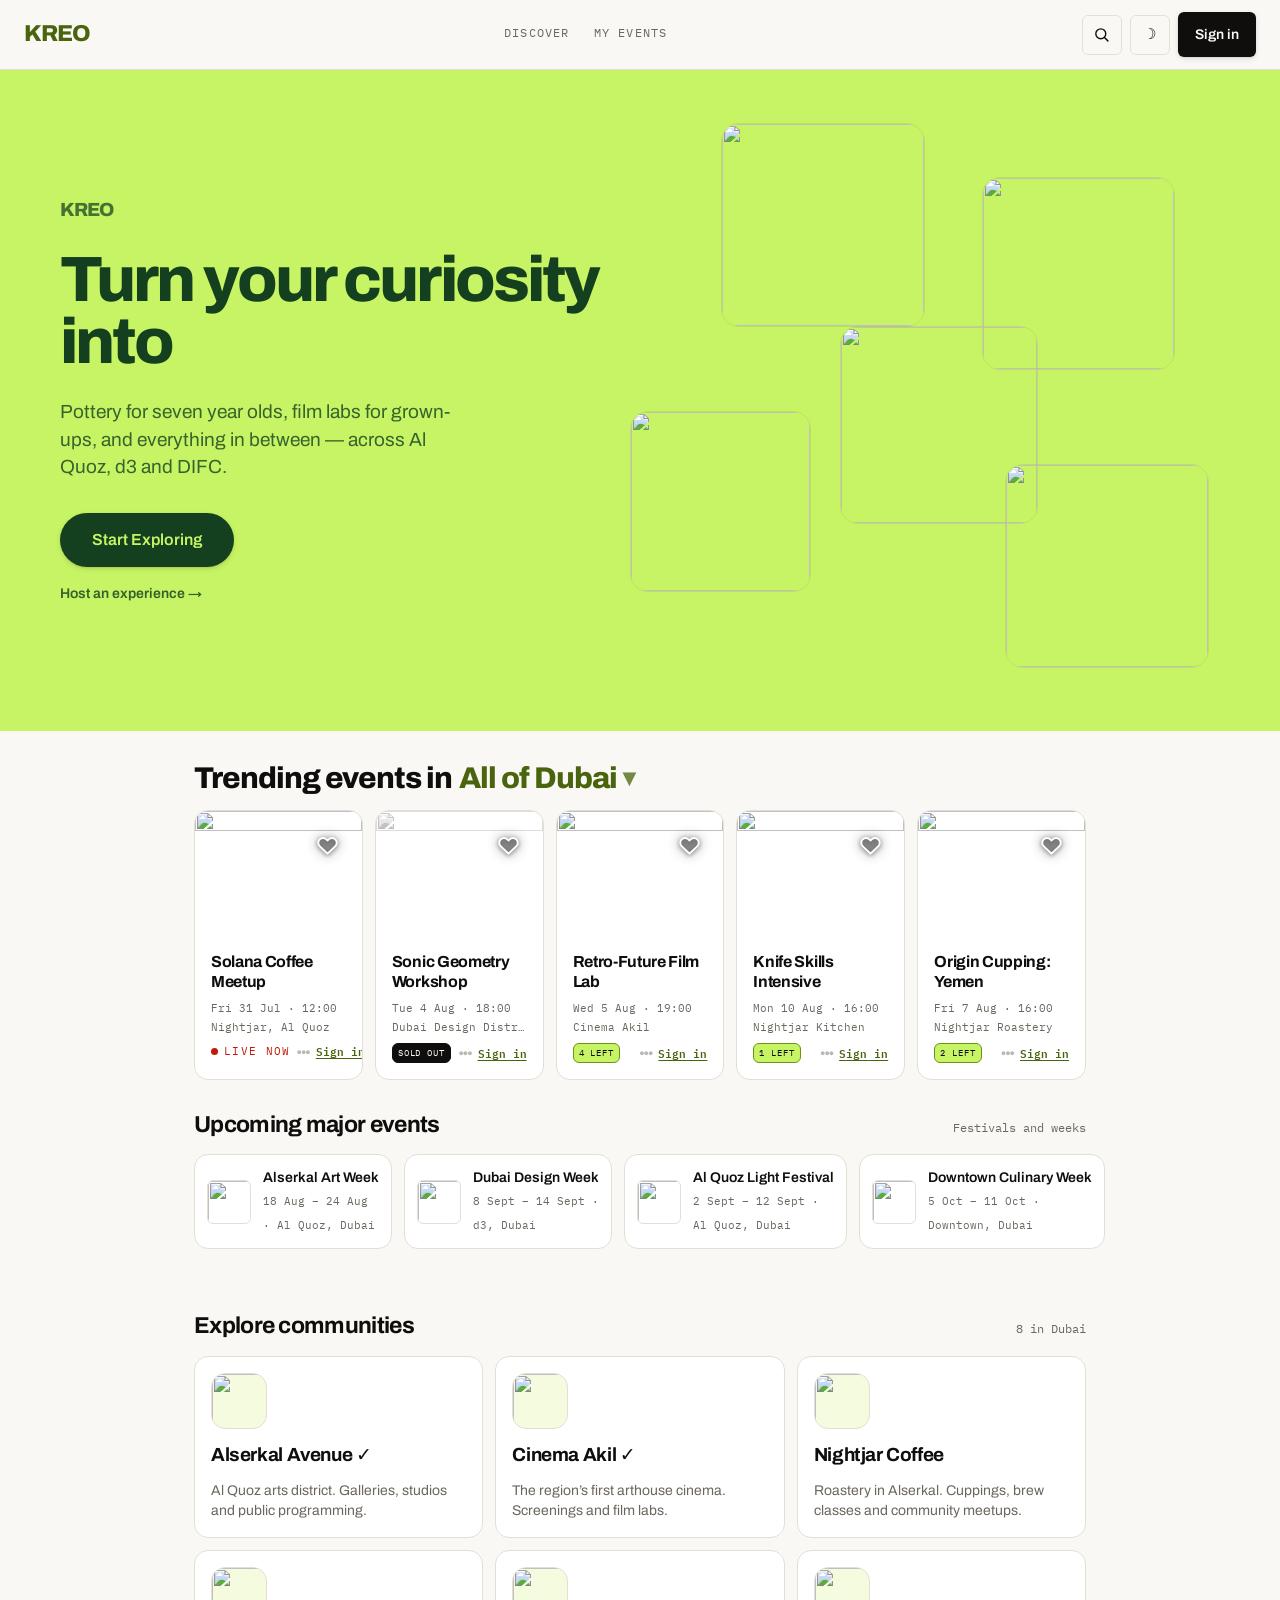
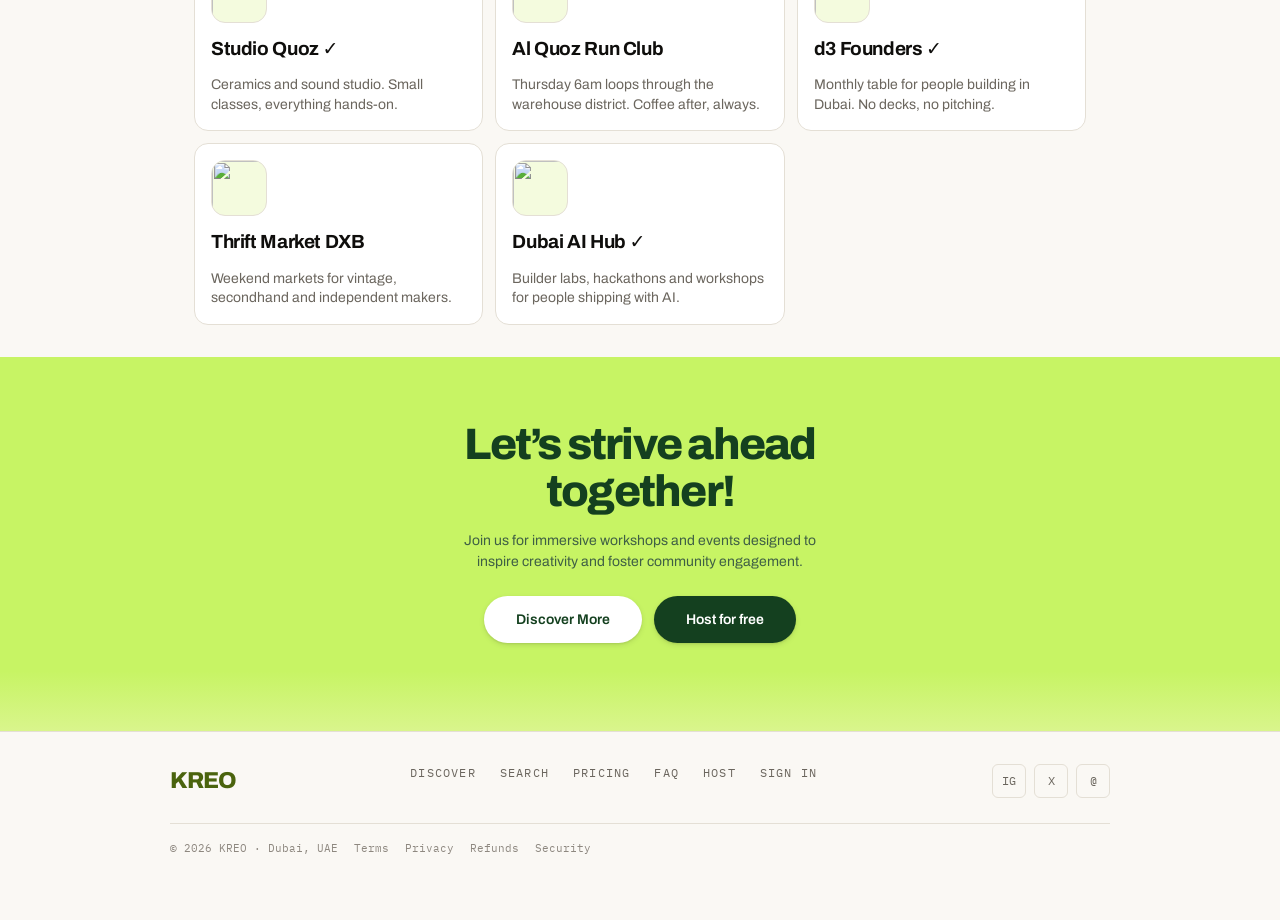
==== index.html @ 7badecd7 "updated with comments from chesna as on 5th aug" ====
<!DOCTYPE html>
<html lang="en">
<head>
<meta charset="utf-8">
<meta name="viewport" content="width=device-width,initial-scale=1,viewport-fit=cover">
<title>KREO — Where next?</title>
<meta name="theme-color" content="#FAF8F4">
<meta name="robots" content="noindex, nofollow">
<meta name="description" content="KREO — experience discovery and booking in Dubai. Prototype build.">
<meta property="og:title" content="KREO — Where next?">
<meta property="og:description" content="Workshops, screenings and meetups across Al Quoz, d3 and DIFC.">
<meta property="og:type" content="website">
<link rel="preconnect" href="https://fonts.googleapis.com">
<link rel="preconnect" href="https://fonts.gstatic.com" crossorigin>
<link href="https://fonts.googleapis.com/css2?family=Archivo:wght@400;500;600;700;800&family=IBM+Plex+Mono:wght@400;500&display=swap" rel="stylesheet">
<link rel="stylesheet" href="https://unpkg.com/leaflet@1.9.4/dist/leaflet.css">
<style>
/* ============================================================
   QUEST — tokens
   Palette + type taken from the brief's colour scheme board.
   Orange is a signal colour: graphics and large type only.
   ============================================================ */
:root{
  --ink:#0F0E0C; --ink-2:#2A2723; --paper:#FAF8F4; --surface:#FFF;
  --line:#E4DFD5; --grey:#6B665E; --grey-2:#8E8880;
  /* Signal lime. Luminance .78 — it is a FILL, never text on light.
     --on-brand is the label colour that sits on a lime fill;
     --brand-ink is the readable-as-text role. Both are roles,
     not shades, so dark mode can invert them independently. */
  --brand:#C7F464;      /* fill · ink label reads 15.21 on it */
  --on-brand:#0F0E0C;   /* label colour ON a brand fill */
  --brand-ink:#4A630D;  /* 6.42 on paper — lime as readable text */
  --brand-soft:#F4FBDE; --brand-edge:#6E9314; --live:#C0180A; --good:#0E7A4F;
  /* Hero sits on lime in both themes, so its text colours are fixed
     rather than theme-derived — cream ink on lime would vanish. */
  --hero-ink:#14401F; --hero-accent:#0A2A12; --hero-btn:#14401F;
  --close-end:#D9F58C; --close-sub:#3F5F45;
  --trail-c:#6E9314;

  --f:'Archivo',system-ui,-apple-system,sans-serif;
  --m:'IBM Plex Mono',ui-monospace,monospace;

  --t-2xs:11px; --t-xs:12px; --t-sm:14px; --t-base:16px;
  --t-lg:19px; --t-xl:23px; --t-2xl:30px; --t-3xl:42px; --t-4xl:56px;

  --s1:4px; --s2:8px; --s3:12px; --s4:16px; --s5:24px;
  --s6:32px; --s7:48px; --s8:64px;

  --r1:6px; --r2:14px; --r3:20px; --pill:999px;
  --sh:0 1px 2px rgba(15,14,12,.05),0 10px 30px -18px rgba(15,14,12,.25);
  /* Button lift. Four values, scaled to weight: a quiet button that
     casts the same shadow as a primary is no longer quiet. */
  --btn-sh:0 1px 2px rgba(15,14,12,.08),0 2px 6px -1px rgba(15,14,12,.14);
  --btn-sh-h:0 2px 4px rgba(15,14,12,.10),0 8px 18px -4px rgba(15,14,12,.22);
  --btn-sh-a:0 1px 1px rgba(15,14,12,.14);
  --btn-sh-soft:0 1px 2px rgba(15,14,12,.06);
  --scrim:rgba(250,248,244,.88);   /* sticky bars */
  --scrim-2:rgba(255,255,255,.94);
  --on-media:#FAF8F4;              /* text over photos — never flips */
  --ok-bg:#F2FAF6;
  --ez:cubic-bezier(.2,.7,.3,1);
}

/* Dark. ink/paper are a *pair* — flipping both keeps every
   ink-on-paper component correct without touching a component.
   brand-ink lightens: it is the readable-brand role, not a hue. */
[data-theme=dark]{
  --ink:#F4F1EB; --ink-2:#DCD6CB; --paper:#0D0C0B; --surface:#171614;
  --line:#2E2B26; --grey:#9C968C; --grey-2:#8E887C;
  --trail-c:#C7F464;
  --close-end:#AFDD5C; --close-sub:#2F4A18;
  --brand:#C7F464; --on-brand:#0F0E0C; --brand-ink:#C7F464;
  --brand-soft:#242D12; --brand-edge:#C7F464;
  --live:#FF4B33; --good:#3FBF87;
  --sh:0 1px 2px rgba(0,0,0,.4),0 10px 30px -18px rgba(0,0,0,.8);
  /* On near-black a cast shadow is invisible, so depth comes from a
     rim highlight above plus a deeper shadow below. */
  --btn-sh:0 1px 0 rgba(255,255,255,.08) inset,0 2px 8px -2px rgba(0,0,0,.75);
  --btn-sh-h:0 1px 0 rgba(255,255,255,.12) inset,0 10px 22px -6px rgba(0,0,0,.9);
  --btn-sh-a:0 1px 2px rgba(0,0,0,.6);
  --btn-sh-soft:0 1px 4px -1px rgba(0,0,0,.6);
  --scrim:rgba(13,12,11,.85); --scrim-2:rgba(23,22,20,.94);
  --ok-bg:#12241B;
}
[data-theme=dark] .story__img,[data-theme=dark] .face{border-color:var(--surface)}
[data-theme=dark] .btn[data-v=primary]:hover{background:#D6FA84;box-shadow:var(--btn-sh-h)}
[data-theme=dark] img{filter:brightness(.94)}
[data-theme=dark] .qr,[data-theme=dark] .qr i{filter:none}

*,*::before,*::after{box-sizing:border-box}
html{-webkit-text-size-adjust:100%;overflow-x:hidden}
body{
  margin:0;background:var(--paper);color:var(--ink);
  font-family:var(--f);font-size:var(--t-base);line-height:1.5;
  -webkit-font-smoothing:antialiased;
  padding-bottom:env(safe-area-inset-bottom);
}
img{display:block;max-width:100%}
button{font:inherit;color:inherit;background:none;border:0}
a{color:inherit;text-decoration:none}
input,select,textarea{font:inherit;color:inherit}
:where(a,button,input,select,textarea,[tabindex]):focus-visible{
  outline:2px solid var(--brand-ink);outline-offset:2px;border-radius:var(--r1)}
@media(prefers-reduced-motion:reduce){*,*::before,*::after{animation:none!important;transition:none!important}}

/* --- type ---------------------------------------------------- */
.d1{font-size:var(--t-4xl);font-weight:800;line-height:.92;letter-spacing:-.045em;margin:0}
.d2{font-size:var(--t-3xl);font-weight:800;line-height:.96;letter-spacing:-.04em;margin:0}
.h1{font-size:var(--t-2xl);font-weight:800;line-height:1.05;letter-spacing:-.035em;margin:0}
.h2{font-size:var(--t-xl);font-weight:700;line-height:1.15;letter-spacing:-.03em;margin:0}
.h3{font-size:var(--t-lg);font-weight:700;line-height:1.2;letter-spacing:-.02em;margin:0}
.body{font-size:var(--t-base);color:var(--grey);margin:0}
.meta{font-family:var(--m);font-size:var(--t-xs);color:var(--grey);margin:0}
.eyebrow{font-family:var(--m);font-size:var(--t-2xs);text-transform:uppercase;
  letter-spacing:.14em;color:var(--grey);margin:0}
.price{font-family:var(--m);font-size:var(--t-sm);font-weight:500;color:var(--brand-ink)}
.price[data-free=true]{color:var(--grey)}
.muted{color:var(--grey)}

/* --- buttons -------------------------------------------------- */
.btn{display:inline-flex;align-items:center;justify-content:center;gap:var(--s2);
  padding:11px var(--s4);border:1px solid transparent;border-radius:var(--r1);
  font-size:var(--t-sm);font-weight:600;cursor:pointer;
  transition:transform .12s var(--ez),background-color .15s var(--ez),
             color .15s var(--ez),box-shadow .15s var(--ez)}
/* Pressing flattens the shadow as the button travels down. Without
   it the lift reads as a sticker rather than a control. */
.btn:active{transform:translateY(1px) scale(.99);box-shadow:var(--btn-sh-a)}
/* Lime on cream has no visible edge (1.20:1). The border supplies
   the component boundary WCAG 1.4.11 requires; dark mode does not
   need it, where lime reads 15.40:1 against the page. */
.btn[data-v=primary]{background:var(--brand);color:var(--on-brand);
  border-color:var(--brand-edge);box-shadow:var(--btn-sh)}
.btn[data-v=primary]:hover{background:#B4E24A;box-shadow:var(--btn-sh-h)}
.btn[data-v=ink]{background:var(--ink);color:var(--paper);box-shadow:var(--btn-sh)}
.btn[data-v=ink]:hover{background:var(--ink-2);box-shadow:var(--btn-sh-h)}
.btn[data-v=outline]{border-color:var(--ink);box-shadow:var(--btn-sh-soft)}
.btn[data-v=outline]:hover{background:var(--ink);color:var(--paper);box-shadow:var(--btn-sh-h)}
/* quiet stays flat until touched — that is what makes it quiet */
.btn[data-v=quiet]{color:var(--grey)}
.btn[data-v=quiet]:hover{color:var(--ink);background:var(--brand-soft);box-shadow:var(--btn-sh-soft)}
.btn[data-size=lg]{padding:15px var(--s5);font-size:var(--t-base);width:100%}
.btn[disabled]{opacity:.4;cursor:not-allowed;box-shadow:none}
.btn[disabled]:hover{box-shadow:none}
.btn-row{display:flex;gap:var(--s2);flex-wrap:wrap}

/* --- chips / tags --------------------------------------------- */
.chip{display:inline-flex;align-items:center;gap:6px;padding:7px var(--s3);min-height:44px;
  border:1px solid var(--line);border-radius:var(--pill);background:var(--surface);
  font-family:var(--m);font-size:var(--t-xs);cursor:pointer;white-space:nowrap;
  transition:background-color .15s var(--ez),border-color .15s var(--ez)}
.chip:hover{border-color:var(--ink)}
.chip[aria-pressed=true]{background:var(--brand);border-color:var(--brand-edge);color:var(--on-brand)}
.tag{display:inline-block;padding:3px 7px;font-family:var(--m);font-size:var(--t-2xs);
  text-transform:uppercase;letter-spacing:.1em;border:1px solid var(--ink);border-radius:var(--r1)}
.tag[data-t=ink]{background:var(--ink);color:var(--paper)}
.tag[data-t=brand]{background:var(--brand);color:var(--on-brand);border-color:var(--brand-edge)}
.tag[data-t=soft]{background:var(--brand-soft);color:var(--brand-ink);border-color:transparent}
.tag[data-t=line]{background:transparent;color:var(--grey);border-color:var(--line)}

.live{display:inline-flex;align-items:center;gap:6px;font-family:var(--m);
  font-size:var(--t-2xs);text-transform:uppercase;letter-spacing:.12em;color:var(--live)}
.live::before{content:'';width:7px;height:7px;border-radius:50%;background:var(--live);
  animation:pulse 1.8s infinite}
@keyframes pulse{0%{box-shadow:0 0 0 0 rgba(224,27,0,.5)}
  70%{box-shadow:0 0 0 7px rgba(224,27,0,0)}100%{box-shadow:0 0 0 0 rgba(224,27,0,0)}}

/* --- avatar / mark -------------------------------------------- */
.mark{display:grid;place-items:center;flex:none;width:28px;height:28px;border-radius:var(--r1);
  background:var(--ink);color:var(--paper);font-family:var(--m);font-size:var(--t-2xs)}
.mark[data-size=lg]{width:52px;height:52px;font-size:var(--t-sm);border-radius:var(--r2)}

/* --- social proof --------------------------------------------- */
.going{display:flex;align-items:center;gap:var(--s2)}
.going__stack{display:flex}
.face{width:24px;height:24px;border-radius:50%;flex:none;border:2px solid var(--surface);
  display:grid;place-items:center;background:var(--ink-2);color:var(--paper);
  font-family:var(--m);font-size:9px}
.face+.face{margin-left:-8px}
.going__n{font-family:var(--m);font-size:var(--t-xs);color:var(--grey)}
.going__n b{color:var(--ink);font-weight:600}

/* --- save ------------------------------------------------------ */
.save{position:absolute;top:var(--s3);right:var(--s3);z-index:2;width:44px;height:44px;
  display:grid;place-items:center;cursor:pointer;background:none;
  transition:transform .18s var(--ez)}
.save:hover svg{transform:scale(1.12)}
.save:active{transform:scale(.86)}

/* SVG rather than the heart glyphs: outline and filled hearts sit
   on different baselines in most system fonts, so the icon jumped
   on toggle. One path, fill swaps. */
.save svg{width:23px;height:23px;display:block;overflow:visible}
.save svg{filter:drop-shadow(0 1px 2px rgba(15,14,12,.55))
                 drop-shadow(0 0 6px rgba(15,14,12,.45));
  transition:transform .18s var(--ez)}
.save svg path{
  fill:rgba(15,14,12,.28);stroke:#fff;stroke-width:2;stroke-linejoin:round;
  transition:fill .2s var(--ez),stroke .2s var(--ez)}
.save[aria-pressed=true] svg path{fill:var(--brand);stroke:#fff}

/* The fill pops once on save. Confirmation you can feel. */
@keyframes savepop{
  0%{transform:scale(1)} 40%{transform:scale(1.28)} 100%{transform:scale(1)}
}
.save[aria-pressed=true] svg{animation:savepop .32s var(--ez)}
@media(prefers-reduced-motion:reduce){.save[aria-pressed=true] svg{animation:none}}

/* --- category tiles: label + live count (counts are information,
       circles were decoration) --------------------------------- */
.cat{display:flex;align-items:center;gap:var(--s3);flex:none;
  padding:var(--s3);width:186px;background:var(--surface);
  border:1px solid var(--line);border-radius:var(--r2);cursor:pointer;text-align:left;
  transition:border-color .15s var(--ez),transform .15s var(--ez)}
.cat:hover{border-color:var(--ink);transform:translateY(-2px)}
.cat__i{width:40px;height:40px;border-radius:var(--r1);object-fit:cover;flex:none}
.cat__l{font-weight:600;font-size:var(--t-sm);line-height:1.2}
.cat__n{font-family:var(--m);font-size:var(--t-2xs);color:var(--grey)}
.cat[aria-pressed=true]{border-color:var(--brand-edge);background:var(--brand-soft)}
.cat[aria-pressed=true] .cat__n{color:var(--brand-ink)}
.cat-grid{display:grid;gap:var(--s3);grid-template-columns:repeat(auto-fill,minmax(186px,1fr))}
.cat-grid .cat{width:auto}

/* --- follow card (Luma's "Featured Calendars") ---------------- */
.follow{display:flex;align-items:center;gap:var(--s3);padding:var(--s4);
  background:var(--surface);border:1px solid var(--line);border-radius:var(--r2)}
.follow__b{flex:1;min-width:0}
.follow__b p{margin:0}
.follow__d{font-size:var(--t-sm);color:var(--grey);
  display:-webkit-box;-webkit-line-clamp:2;-webkit-box-orient:vertical;overflow:hidden}

/* --- city header --------------------------------------------- */
.city{display:flex;align-items:center;gap:var(--s4);flex-wrap:wrap}
.city__i{width:64px;height:64px;border-radius:var(--r2);object-fit:cover;flex:none}

/* --- date rail  (signature) ------------------------------------ */
.rail{display:grid;grid-template-columns:92px 1fr;gap:var(--s5)}
.rail+.rail{margin-top:var(--s6)}
.rail__d{position:relative;padding-top:2px}
.rail__n{font-size:44px;font-weight:800;line-height:.85;letter-spacing:-.05em}
.rail__m,.rail__w{font-family:var(--m);font-size:var(--t-2xs);text-transform:uppercase;
  letter-spacing:.16em;color:var(--grey);margin-top:5px}
.rail__w{color:var(--brand-ink);margin-top:2px}
.rail__d[data-today=true] .rail__n{color:var(--brand-ink)}
.rail__list{display:grid;gap:var(--s3);border-left:1px solid var(--line);padding-left:var(--s5)}
@media(max-width:720px){
  .rail{grid-template-columns:1fr;gap:var(--s3)}
  .rail__d{display:flex;align-items:baseline;gap:var(--s3)}
  .rail__n{font-size:30px}.rail__m,.rail__w{margin-top:0}
  .rail__list{border-left:0;padding-left:0}
}

/* --- card ------------------------------------------------------ */
.card{position:relative;display:block;background:var(--surface);border:1px solid var(--line);
  border-radius:var(--r2);overflow:hidden;cursor:pointer;
  transition:border-color .15s var(--ez),transform .15s var(--ez),box-shadow .2s var(--ez)}
.card:hover{border-color:var(--ink);transform:translateY(-2px);box-shadow:var(--sh)}
.card:active{transform:scale(.99)}
.card__b{min-width:0}
.card__tags{display:flex;gap:6px;margin-bottom:var(--s2);flex-wrap:wrap;align-items:center}
.card__f{display:flex;align-items:center;gap:var(--s2);margin-top:var(--s3);min-width:0}
.card__f .meta{overflow:hidden;text-overflow:ellipsis;white-space:nowrap;min-width:0}
.card__f .price{flex:none}
.card__t{margin:0 0 var(--s2)}
.card__when{margin:0 0 2px}
.card__where{margin:0;overflow:hidden;text-overflow:ellipsis;white-space:nowrap}
/* status left, price right — price never gets squeezed by a long
   status label, because it is the number people scan for */
.card__s{display:flex;align-items:center;gap:var(--s2);margin-top:var(--s3);min-width:0}
.card__s .price,.card__s .price-gate{margin-left:auto;flex:none}
/* Reads as a deliberate lock, not as a loading state */
.price-gate{display:inline-flex;align-items:center;gap:6px;flex:none;
  font-family:var(--m);font-size:var(--t-xs);color:var(--grey-2)}
.price-gate b{font-weight:600;color:var(--brand-ink);
  text-decoration:underline;text-underline-offset:2px}
.price-gate span[aria-hidden]{letter-spacing:-1px;font-size:9px;opacity:.6}
.card__s .tag,.card__s .live{flex:none}

.card[data-v=row]{display:grid;grid-template-columns:1fr 108px;gap:var(--s4);padding:var(--s4);align-items:start}
.card[data-v=row] .card__img{width:108px;height:108px;border-radius:var(--r1);object-fit:cover}
@media(max-width:560px){
  .card[data-v=row]{grid-template-columns:1fr 84px;gap:var(--s3);padding:var(--s3)}
  .card[data-v=row] .card__img{width:84px;height:84px}
}
.card[data-v=tile] .card__img{width:100%;aspect-ratio:4/3;object-fit:cover}
.card[data-v=tile] .card__b{padding:var(--s4)}
.card[data-v=hero]{border:0;min-height:360px;display:flex;align-items:flex-end}
.card[data-v=hero] .card__img{position:absolute;inset:0;width:100%;height:100%;object-fit:cover}
.card[data-v=hero]::after{content:'';position:absolute;inset:0;
  background:linear-gradient(to top,rgba(15,14,12,.9) 0%,rgba(15,14,12,.35) 48%,transparent 78%)}
.card[data-v=hero] .card__b{position:relative;z-index:1;padding:var(--s5);color:var(--on-media);width:100%}
.card[data-v=hero] .meta,.card[data-v=hero] .going__n{color:rgba(250,248,244,.75)}
.card[data-v=hero] .h1{color:var(--on-media)}
.card[data-v=hero] .going__n b{color:var(--on-media)}
.card[data-v=hero] .face{border-color:rgba(15,14,12,.85);background:#3A352E;color:var(--on-media)}
.card[data-state=soldout] .card__img{filter:grayscale(1);opacity:.55}

/* --- forms ----------------------------------------------------- */
.field{display:grid;gap:6px;margin-bottom:var(--s4)}
.label{font-family:var(--m);font-size:var(--t-2xs);text-transform:uppercase;
  letter-spacing:.12em;color:var(--grey)}
.input{width:100%;padding:12px var(--s3);background:var(--surface);
  border:1px solid var(--line);border-radius:var(--r1);font-size:var(--t-base)}
.input:focus{border-color:var(--ink);outline:none}
.input::placeholder{color:var(--grey-2)}
textarea.input{min-height:96px;resize:vertical}
.hint{font-family:var(--m);font-size:var(--t-2xs);color:var(--grey-2)}
.two{display:grid;grid-template-columns:1fr 1fr;gap:var(--s3)}
@media(max-width:520px){.two{grid-template-columns:1fr}}

.toggle{display:flex;align-items:center;gap:var(--s3);cursor:pointer;
  padding:var(--s3) 0;border-bottom:1px solid var(--line)}
.toggle input{position:absolute;opacity:0;width:0;height:0}
.track{width:42px;height:24px;border-radius:var(--pill);background:var(--line);
  position:relative;transition:background-color .18s var(--ez);flex:none}
.track::after{content:'';position:absolute;top:3px;left:3px;width:18px;height:18px;
  border-radius:50%;background:#fff;transition:transform .18s var(--ez)}
.toggle input:checked+.track{background:var(--brand-edge)}
.toggle input:checked+.track::after{transform:translateX(18px)}
.toggle input:focus-visible+.track{outline:2px solid var(--brand-ink);outline-offset:2px}

.stepper{display:inline-flex;align-items:center;border:1px solid var(--line);border-radius:var(--r1)}
.stepper button{width:46px;height:46px;font-size:19px;cursor:pointer}
.stepper button:hover{background:var(--brand-soft)}
.stepper span{min-width:44px;text-align:center;font-family:var(--m);font-weight:500}

/* --- ticket ---------------------------------------------------- */
.ticket{background:var(--surface);border:1px solid var(--line);border-radius:var(--r2);overflow:hidden}
.ticket__top{padding:var(--s5);display:grid;justify-items:center;gap:var(--s4);text-align:center}
/* QR stays light in both themes — inverted codes fail most scanners */
.qr{display:grid;padding:12px;background:#fff;border-radius:var(--r1)}
.qr i{display:block;width:6px;height:6px}
.perf{height:1px;border:0;border-top:2px dashed var(--line);margin:0;position:relative}
.perf::before,.perf::after{content:'';position:absolute;top:-11px;width:22px;height:22px;
  border-radius:50%;background:var(--paper)}
.perf::before{left:-11px}.perf::after{right:-11px}
.ticket__bot{padding:var(--s4) var(--s5);display:grid;gap:var(--s2)}
.kv{display:flex;justify-content:space-between;gap:var(--s4);font-size:var(--t-sm)}
.kv dt{color:var(--grey)}
.kv dd{margin:0;font-family:var(--m);text-align:right;min-width:0;overflow-wrap:anywhere}
.kv dt{flex:none}

/* --- misc ------------------------------------------------------ */
.panel{background:var(--surface);border:1px solid var(--line);border-radius:var(--r2);padding:var(--s5)}
.ink-panel{background:var(--ink);color:var(--paper);border-radius:var(--r2);padding:var(--s5)}
.ink-panel .meta,.ink-panel .body{color:rgba(250,248,244,.66)}
.empty{text-align:center;padding:var(--s8) var(--s5);border:1px dashed var(--line);
  border-radius:var(--r2);background:var(--surface)}
.empty__m{font-size:var(--t-3xl);font-weight:800;color:var(--brand-ink);line-height:1;letter-spacing:-.04em}
.roster{display:grid;gap:var(--s2)}
.roster__r{display:grid;grid-template-columns:36px 1fr auto;gap:var(--s3);align-items:center;
  padding:var(--s3);background:var(--surface);border:1px solid var(--line);border-radius:var(--r1)}
.roster__r[data-in=true]{border-color:var(--good);background:var(--ok-bg)}
.stat{display:grid;gap:2px}
.stat b{font-size:var(--t-2xl);font-weight:800;letter-spacing:-.03em;line-height:1}
.stats{display:grid;grid-template-columns:repeat(auto-fit,minmax(110px,1fr));gap:var(--s4)}
.tabs{display:flex;gap:var(--s1);background:var(--surface);border:1px solid var(--line);
  border-radius:var(--pill);padding:var(--s1);width:fit-content}
.tabs button{padding:8px var(--s4);border-radius:var(--pill);font-size:var(--t-sm);
  font-weight:600;color:var(--grey);cursor:pointer}
.tabs button[aria-selected=true]{background:var(--ink);color:var(--paper)}
.plan{display:grid;gap:var(--s3);padding:var(--s5);border-radius:var(--r2);
  border:1px solid var(--line);background:var(--surface)}
.plan[data-hot=true]{border-color:var(--brand-edge);border-width:2px}
.plan ul{margin:0;padding-left:var(--s4);display:grid;gap:var(--s2);
  font-size:var(--t-sm);color:var(--grey)}
.note{background:var(--brand-soft);border-radius:var(--r1);padding:var(--s3);
  font-size:var(--t-sm);color:var(--brand-ink)}

/* --- shell ----------------------------------------------------- */
.wrap{max-width:940px;margin:0 auto;padding:0 var(--s5)}
.grid{display:grid;gap:var(--s4);grid-template-columns:repeat(auto-fill,minmax(230px,1fr))}
.stack{display:grid;gap:var(--s3)}
.scroll-x{display:flex;gap:var(--s3);overflow-x:auto;padding-bottom:var(--s2);
  scrollbar-width:thin;-webkit-overflow-scrolling:touch}
.sec{padding:var(--s6) 0}
.sec__h{display:flex;align-items:baseline;justify-content:space-between;gap:var(--s3);
  margin-bottom:var(--s4);flex-wrap:wrap}
.hr{height:1px;background:var(--line);border:0;margin:var(--s6) 0}

.top{position:sticky;top:0;z-index:20;display:flex;align-items:center;gap:var(--s4);
  justify-content:space-between;padding:var(--s3) var(--s5);
  background:var(--scrim);backdrop-filter:blur(12px);border-bottom:1px solid var(--line)}
.brand{font-size:var(--t-xl);font-weight:800;letter-spacing:-.05em;color:var(--brand-ink)}
.top__nav{display:flex;gap:var(--s5)}
.top__nav a{font-family:var(--m);font-size:var(--t-xs);text-transform:uppercase;
  letter-spacing:.1em;color:var(--grey);padding-bottom:2px;border-bottom:1px solid transparent}
.top__nav a:hover{color:var(--ink)}
.top__nav a[aria-current=page]{color:var(--ink);border-bottom-color:var(--brand)}
/* The top bar is now the only navigation, so it scrolls
   horizontally on narrow screens rather than disappearing. */
@media(max-width:720px){
  .top__nav{gap:var(--s4);overflow-x:auto;scrollbar-width:none;
    -webkit-overflow-scrolling:touch;flex:1;min-width:0}
  .top__nav::-webkit-scrollbar{display:none}
  .top__nav a{white-space:nowrap;padding-bottom:4px}
  .top{gap:var(--s3);padding:var(--s3) var(--s4)}
  .brand{font-size:var(--t-lg)}
}
@media(max-width:520px){
  .top .btn[data-v=ink]{padding:9px var(--s3);font-size:var(--t-2xs)}
  .theme{width:36px;height:36px}
}
/* At 320px the nav strip is left with ~40px. The wordmark is the
   least useful thing in the bar once you are inside the app. */
@media(max-width:340px){
  .brand{font-size:0}
  .brand::after{content:'K';font-size:var(--t-lg)}
  .top{gap:var(--s2);padding:var(--s3) var(--s3)}
  .theme{width:32px;height:32px}
}

.bar{position:fixed;left:0;right:0;bottom:0;z-index:25;
  display:flex;align-items:center;gap:var(--s4);padding:var(--s3) var(--s5);
  background:var(--scrim-2);backdrop-filter:blur(12px);border-top:1px solid var(--line)}
.bar .btn{flex:none;min-width:150px}

.theme{width:40px;height:40px;display:grid;place-items:center;border-radius:var(--r1);
  border:1px solid var(--line);cursor:pointer;font-size:15px;flex:none;
  transition:background-color .15s var(--ez),border-color .15s var(--ez)}
.theme:hover{border-color:var(--ink);background:var(--brand-soft)}
#searchbtn svg{width:17px;height:17px;fill:none;stroke:currentColor;
  stroke-width:2;stroke-linecap:round}
/* current page: the icon fills so you can tell you are already there */
#searchbtn[aria-current=page]{background:var(--brand);border-color:var(--brand-edge);
  color:var(--on-brand)}

.back{display:inline-flex;align-items:center;gap:6px;font-family:var(--m);
  font-size:var(--t-xs);color:var(--grey);padding:var(--s4) var(--s2) var(--s4) 0;
  min-height:44px;cursor:pointer}
.back:hover{color:var(--ink)}

.cover{width:100%;aspect-ratio:16/10;object-fit:cover;border-radius:var(--r2)}
@media(max-width:560px){.cover{aspect-ratio:4/3}}

/* ============================================================
   HERO — canvas is the page. The scrim is built from --paper so
   it reads correct in both themes; tiles get depth from shadow
   on light and from a rim light on dark.
   ============================================================ */
/* Full-bleed: escapes the 940px wrapper so tiles are clipped by
   the viewport edge, not by a card. That clipping is what makes
   the field read as a stage rather than a panel. */
.hero{position:relative;overflow:hidden;isolation:isolate;
  background:var(--brand);
  /* 100vw includes the scrollbar; without this guard the page
     gains a horizontal scrollbar on Windows/Linux. */
  width:100vw;margin-left:calc(50% - 50vw);max-width:100%;
  min-height:660px;display:grid;align-items:center;padding:var(--s8) var(--s6)}

/* Two columns: the copy owns the left, the image field owns the
   right. Tiles are positioned inside the field, so their
   percentages resolve against that box rather than the viewport
   and the composition survives any screen width. */
.hero__in{position:relative;z-index:2;width:100%;max-width:1160px;margin:0 auto;
  display:grid;grid-template-columns:minmax(0,1fr) minmax(0,1.04fr);
  gap:var(--s7);align-items:center}

.hero__c{position:relative;z-index:3;text-align:left;max-width:560px}
.hero__mark{font-size:var(--t-lg);font-weight:800;letter-spacing:-.05em;
  color:var(--hero-ink);opacity:.72;margin:0 0 var(--s5)}
.hero__h{font-size:clamp(36px,5.4vw,64px);font-weight:800;line-height:.98;
  letter-spacing:-.045em;color:var(--hero-ink);margin:0}
/* Flat accent, not a gradient. Clipped-text gradients on a
   coloured canvas band visibly at large sizes. */
/* Black, not the green accent — --on-brand is the fixed
   label colour for anything sitting on a lime fill. */
.hero__g{color:var(--on-brand)}
.hero__s{color:var(--hero-ink);opacity:.8;font-size:var(--t-lg);
  margin:var(--s5) 0 0;max-width:36ch;line-height:1.45}
.hero__cta{display:inline-flex;background:var(--hero-btn);color:var(--brand);
  padding:15px var(--s6);border-radius:var(--pill);font-weight:600;
  margin-top:var(--s6);box-shadow:var(--btn-sh);
  transition:transform .15s var(--ez),box-shadow .15s var(--ez)}
.hero__cta:hover{transform:translateY(-2px);box-shadow:var(--btn-sh-h)}
.hero__cta:active{transform:translateY(0);box-shadow:var(--btn-sh-a)}
.hero__alt{display:inline-flex;align-items:center;gap:6px;margin-top:var(--s4);
  color:var(--hero-ink);opacity:.82;font-weight:600;font-size:var(--t-sm)}
.hero__alt:hover{opacity:1}

/* Fixed ratio so the field has height before the images load and
   the layout does not jump. */
.hero__field{position:relative;aspect-ratio:1/.94;min-height:420px}
/* No veil on the field edge. Any gradient over a flat colour
   renders as a visible seam — spacing keeps the tiles clear of
   the headline instead. */

/* ============================================================
   FAQ — accordion. One open at a time is a false constraint;
   people compare answers, so several can be open at once.
   ============================================================ */
.faq{border:1px solid var(--line);border-radius:var(--r2);overflow:hidden;
  background:var(--surface)}
.faq__q{width:100%;display:flex;align-items:flex-start;gap:var(--s3);
  padding:var(--s4);text-align:left;cursor:pointer;font-size:var(--t-base);
  font-weight:600;letter-spacing:-.01em;line-height:1.35;
  border-bottom:1px solid var(--line)}
.faq__q:hover{background:var(--brand-soft)}
.faq__q:last-child{border-bottom:0}
.faq__m{width:20px;flex:none;font-family:var(--m);font-size:var(--t-lg);
  line-height:1.2;color:var(--brand-ink);transition:transform .2s var(--ez)}
.faq__q[aria-expanded=true] .faq__m{transform:rotate(45deg)}
.faq__a{padding:0 var(--s4) var(--s5) calc(var(--s4) + 20px + var(--s3));
  border-bottom:1px solid var(--line);display:none}
.faq__a[data-open=true]{display:block;animation:rise .2s var(--ez)}
.faq__a p{margin:0 0 var(--s3);font-size:var(--t-sm);color:var(--grey);line-height:1.6}
.faq__a p:last-child{margin-bottom:0}
.faq__a strong{color:var(--ink);font-weight:600}
.faq__a ul{margin:0 0 var(--s3);padding-left:var(--s4);display:grid;gap:6px;
  font-size:var(--t-sm);color:var(--grey)}
.faq__a a{color:var(--brand-ink);text-decoration:underline}

.faq-nav{display:flex;gap:var(--s2);flex-wrap:wrap;margin-bottom:var(--s5)}
.faq-nav button{padding:9px var(--s4);border:1px solid var(--line);border-radius:var(--pill);
  background:var(--surface);font-size:var(--t-sm);font-weight:600;cursor:pointer;
  min-height:44px}
.faq-nav button:hover{border-color:var(--ink)}
.faq-nav button[aria-pressed=true]{background:var(--brand);border-color:var(--brand-edge);
  color:var(--on-brand)}

/* ============================================================
   EVENT PAGE — two columns. Left rail is identity (cover, host,
   contact) and sticks; the right column is the decision (when,
   where, register) then the detail.
   ============================================================ */
.ev{display:grid;grid-template-columns:340px 1fr;gap:var(--s7);align-items:start;
  padding-top:var(--s3)}
.ev__rail{position:sticky;top:88px;display:grid;gap:var(--s4)}
.ev__cover{width:100%;aspect-ratio:1;object-fit:cover;border-radius:var(--r3);
  border:1px solid var(--line)}
.ev__main{min-width:0;display:grid;gap:var(--s5)}
@media(max-width:900px){
  .ev{grid-template-columns:1fr;gap:var(--s5)}
  .ev__rail{position:static}
  .ev__cover{max-width:340px}
}

.ev__chips{display:flex;gap:var(--s2);flex-wrap:wrap;align-items:center}
.ev__title{font-size:clamp(28px,4vw,44px);font-weight:800;letter-spacing:-.04em;
  line-height:1.04;margin:0}

/* fact rows — icon block, label, value */
.fact{display:flex;gap:var(--s4);align-items:flex-start}
.fact+.fact{margin-top:var(--s4)}
.fact__i{width:48px;height:48px;border-radius:var(--r2);flex:none;overflow:hidden;
  border:1px solid var(--line);display:grid;background:var(--surface)}
.fact__i b{background:var(--brand-soft);color:var(--brand-ink);font-family:var(--m);
  font-size:9px;letter-spacing:.1em;text-align:center;padding:3px 0;font-weight:500}
.fact__i span{display:grid;place-items:center;font-size:var(--t-lg);font-weight:800;
  letter-spacing:-.02em}
.fact__t{min-width:0}
.fact__t b{display:block;font-size:var(--t-base);font-weight:600;letter-spacing:-.01em}
.fact__t span{font-size:var(--t-sm);color:var(--grey)}

/* registration card — the decision, boxed */
.reg{border:1px solid var(--line);border-radius:var(--r3);overflow:hidden;
  background:var(--surface)}
.reg__h{padding:var(--s3) var(--s4);background:var(--brand-soft);
  font-family:var(--m);font-size:var(--t-2xs);text-transform:uppercase;
  letter-spacing:.14em;color:var(--brand-ink)}
.reg__b{padding:var(--s5)}
.reg__note{display:flex;gap:var(--s3);align-items:flex-start;padding:var(--s3);
  border:1px solid var(--line);border-radius:var(--r1);margin-bottom:var(--s4)}
.reg__note span{font-size:var(--t-sm);color:var(--grey)}
.reg__price{display:flex;align-items:baseline;gap:var(--s2);margin-bottom:var(--s4)}
.reg__price b{font-size:var(--t-2xl);font-weight:800;letter-spacing:-.03em}
.reg__locked{display:flex;align-items:center;gap:var(--s3);margin-bottom:var(--s4);
  padding:var(--s3) var(--s4);border:1px dashed var(--line);border-radius:var(--r1);
  background:var(--brand-soft);transition:border-color .15s var(--ez)}
.reg__locked:hover{border-color:var(--brand-edge)}
.reg__locked b{display:block;font-size:var(--t-sm);color:var(--brand-ink)}
.reg__locked span{min-width:0}
.reg__locked-i{font-family:var(--m);font-size:12px;letter-spacing:-1px;
  color:var(--grey-2);flex:none}

/* host card in the rail */
.hostc{border:1px solid var(--line);border-radius:var(--r2);padding:var(--s4);
  background:var(--surface)}
.hostc__h{display:flex;align-items:center;gap:var(--s3);margin-bottom:var(--s3)}
.hostc__l{display:grid;gap:var(--s2);margin-top:var(--s3);padding-top:var(--s3);
  border-top:1px solid var(--line)}
.hostc__l a{font-size:var(--t-sm);color:var(--grey)}
.hostc__l a:hover{color:var(--brand-ink)}

/* long-form description */
.prose{font-size:var(--t-base);line-height:1.65;color:var(--ink)}
.prose p{margin:0 0 var(--s4)}
.prose h3{font-size:var(--t-lg);font-weight:700;letter-spacing:-.02em;
  margin:var(--s5) 0 var(--s3)}
.prose strong{font-weight:700}
.prose hr{border:0;height:1px;background:var(--line);margin:var(--s5) 0}
.prose ul{margin:0 0 var(--s4);padding-left:var(--s5);display:grid;gap:var(--s2)}

#evmap{height:280px;border-radius:var(--r2);border:1px solid var(--line);z-index:1}

/* mobile keeps a sticky action bar; desktop does not need one */
@media(min-width:901px){ .ev-bar{display:none} }

/* ============================================================
   AMBIENT BACKGROUND
   Two soft blooms drifting on long, mismatched cycles so the
   loop never reads as a loop. Sits at z-index 0 — the hero scrim
   at z-index 1 covers it wherever text lands, so measured
   contrast is unchanged. Animates transform + opacity only:
   both composite on the GPU, neither triggers layout.
   ============================================================ */
.amb{position:absolute;inset:-25%;z-index:0;pointer-events:none;overflow:hidden}
.amb i{position:absolute;display:block;border-radius:50%;
  filter:blur(90px);opacity:.42;will-change:transform;
  animation:float var(--ad) ease-in-out var(--adl) infinite alternate}
.amb i:nth-child(1){width:44vw;height:44vw;left:-6%;top:4%;
  background:radial-gradient(circle,#C7F464 0%,rgba(199,244,100,0) 68%);
  --ad:19s;--adl:0s}
.amb i:nth-child(2){width:38vw;height:38vw;right:-4%;top:38%;
  background:radial-gradient(circle,#8FD14F 0%,rgba(143,209,79,0) 68%);
  --ad:24s;--adl:2.5s}
.amb i:nth-child(3){width:34vw;height:34vw;left:34%;bottom:-10%;
  background:radial-gradient(circle,#3E7A4E 0%,rgba(62,122,78,0) 68%);
  --ad:27s;--adl:5s}
[data-theme=dark] .amb i{opacity:.34;filter:blur(110px)}
@keyframes float{
  from{transform:translate3d(0,0,0) scale(1)}
  to  {transform:translate3d(5vw,-4vh,0) scale(1.16)}
}

/* Grain. Static, tiny, and the reason the blooms read as texture
   rather than as a 2021 gradient wallpaper. */
.amb::after{content:'';position:absolute;inset:0;opacity:.5;
  background-image:url("data:image/svg+xml,%3Csvg xmlns='http://www.w3.org/2000/svg' width='120' height='120'%3E%3Cfilter id='n'%3E%3CfeTurbulence type='fractalNoise' baseFrequency='.9' numOctaves='3'/%3E%3C/filter%3E%3Crect width='120' height='120' filter='url(%23n)' opacity='.22'/%3E%3C/svg%3E")}
[data-theme=dark] .amb::after{opacity:.3}

/* Motion is decoration. Off means off, not slower. */
@media(prefers-reduced-motion:reduce){
  .amb i{animation:none;opacity:.2}
}
/* Coarse pointers are phones: fewer layers, no blur churn */
@media(max-width:600px){
  .amb i{filter:blur(64px);opacity:.34}
  .amb i:nth-child(3){display:none}
}

/* ============================================================
   CREATE EVENT — two columns, sized to fit a laptop viewport
   without scrolling. Below 1000px it stacks and scrolls, which is
   correct: twelve fields cannot fit a phone screen honestly.

   Everything here is a deliberate step down from the global scale.
   The page is a form to complete, not a page to read, so density
   beats comfort — but only inside .cx, so the rest of the app is
   untouched.
   ============================================================ */
.cx{display:grid;grid-template-columns:1fr 1fr;gap:var(--s4);align-items:start}
.cx__col{display:grid;gap:var(--s2);align-content:start}
.cx .field{margin-bottom:0}
.cx .panel{padding:var(--s3)}
.cx .label{font-size:9px;letter-spacing:.1em;line-height:1.3}
.cx .input{padding:7px 10px;font-size:var(--t-sm)}
.cx textarea.input{min-height:52px}
.cx .two{gap:var(--s2)}
.cx .toggle{padding:6px 0}
.cx .h3{font-size:var(--t-sm)}
.cx .hint{font-size:9px;line-height:1.3}
.cx .drop{padding:var(--s3)}
.cx .drop .h3{font-size:var(--t-sm)}
@media(max-width:1000px){.cx{grid-template-columns:1fr}}

/* Calendar inside the form: fixed row height instead of square
   cells. At 458px wide, aspect-ratio:1 made each day 59px and the
   grid alone 400px tall — the single reason the page scrolled. */
.cx .cal{padding:var(--s2)}
.cx .cal__d{aspect-ratio:auto;height:24px;font-size:11px}
.cx .cal__g{gap:1px}
.cx .cal__h{margin-bottom:4px}
.cx .cal__h button{width:26px;height:26px;font-size:13px}
.cx .cal__sel{margin-top:var(--s2);padding-top:var(--s2);min-height:22px}
@media(hover:none),(pointer:coarse){
  .cx .cal__d{height:34px}
  .cx .cal__h button{width:40px;height:40px}
}

/* --- calendar ------------------------------------------------ */
.cal{background:var(--surface);border:1px solid var(--line);border-radius:var(--r2);
  padding:var(--s3)}
.cal__h{display:flex;align-items:center;justify-content:space-between;margin-bottom:var(--s2)}
.cal__h b{font-size:var(--t-sm);font-weight:700;letter-spacing:-.01em}
.cal__h button{width:32px;height:32px;border-radius:var(--r1);cursor:pointer;
  display:grid;place-items:center;color:var(--grey)}
@media(hover:none),(pointer:coarse){
  .cal__h button{width:44px;height:44px}
  .seg button{min-height:44px}
  .cal__d{min-height:38px}
}
.cal__h button:hover{background:var(--brand-soft);color:var(--brand-ink)}
.cal__g{display:grid;grid-template-columns:repeat(7,1fr);gap:2px}
.cal__w{font-family:var(--m);font-size:9px;color:var(--grey-2);text-align:center;
  padding-bottom:2px;letter-spacing:.06em}
.cal__d{aspect-ratio:1;display:grid;place-items:center;border-radius:var(--r1);
  font-size:var(--t-xs);font-family:var(--m);cursor:pointer;border:1px solid transparent;
  transition:background-color .12s var(--ez)}
.cal__d:hover{background:var(--brand-soft)}
.cal__d[data-sel=true]{background:var(--brand);color:var(--on-brand);
  border-color:var(--brand-edge);font-weight:600}
.cal__d[data-today=true]{border-color:var(--brand-edge)}
.cal__d[disabled]{opacity:.28;cursor:not-allowed;background:none}
.cal__d[data-pad=true]{visibility:hidden}
.cal__sel{display:flex;gap:4px;flex-wrap:wrap;margin-top:var(--s3);
  padding-top:var(--s3);border-top:1px solid var(--line);min-height:26px}
.cal__chip{display:inline-flex;align-items:center;gap:5px;padding:3px 6px;
  border-radius:var(--r1);background:var(--brand-soft);color:var(--brand-ink);
  font-family:var(--m);font-size:9px;letter-spacing:.04em}
.cal__chip button{cursor:pointer;color:inherit;opacity:.6;font-size:11px;line-height:1}
.cal__chip button:hover{opacity:1}
.cal__none{font-family:var(--m);font-size:9px;color:var(--grey-2)}

/* ============================================================
   ADMIN PANEL
   Deliberately plainer than the public site: this is a control
   surface, not a shop window. Dense rows, no imagery, no motion.
   ============================================================ */
.adm{display:grid;grid-template-columns:190px 1fr;gap:var(--s5);align-items:start}
.adm__rail{position:sticky;top:84px;display:grid;gap:2px}
.adm__rail a{display:flex;align-items:center;gap:var(--s2);padding:9px var(--s3);
  border-radius:var(--r1);font-size:var(--t-sm);color:var(--grey);
  transition:background-color .12s var(--ez)}
.adm__rail a:hover{background:var(--brand-soft);color:var(--brand-ink)}
.adm__rail a[aria-current=page]{background:var(--ink);color:var(--paper);font-weight:600}
.adm__rail span{margin-left:auto;font-family:var(--m);font-size:9px;
  padding:1px 5px;border-radius:var(--pill);background:var(--live);color:#fff}
.adm__main{min-width:0;display:grid;gap:var(--s4)}
@media(max-width:860px){
  .adm{grid-template-columns:1fr}
  .adm__rail{position:static;grid-auto-flow:column;overflow-x:auto;gap:var(--s1)}
  .adm__rail a{white-space:nowrap}
}

.akpi{display:grid;grid-template-columns:repeat(auto-fit,minmax(120px,1fr));gap:var(--s3)}
.akpi__c{padding:var(--s3);border:1px solid var(--line);border-radius:var(--r2);
  background:var(--surface)}
.akpi__c b{display:block;font-size:var(--t-2xl);font-weight:800;letter-spacing:-.03em;
  line-height:1.05}
.akpi__c span{font-family:var(--m);font-size:9px;text-transform:uppercase;
  letter-spacing:.1em;color:var(--grey)}

.arow{display:grid;grid-template-columns:34px 1fr auto auto;gap:var(--s3);align-items:center;
  padding:var(--s3);border:1px solid var(--line);border-radius:var(--r1);
  background:var(--surface)}
.arow+.arow{margin-top:var(--s2)}
.arow p{margin:0}
.arow__t{font-weight:600;font-size:var(--t-sm)}
.arow[data-state=pending]{border-left:3px solid var(--brand-edge)}
.arow[data-state=suspended]{border-left:3px solid var(--live);opacity:.72}
@media(max-width:640px){
  .arow{grid-template-columns:34px 1fr;row-gap:var(--s2)}
  .arow .btn-row{grid-column:1/-1}
}

.alog{display:grid}
.alog__r{display:grid;grid-template-columns:110px 1fr auto;gap:var(--s3);
  padding:9px 0;border-bottom:1px solid var(--line);font-size:var(--t-sm);align-items:baseline}
.alog__r:last-child{border-bottom:0}
.alog__r time{font-family:var(--m);font-size:var(--t-2xs);color:var(--grey-2)}
@media(max-width:560px){.alog__r{grid-template-columns:1fr;gap:2px}}

.swatch{display:flex;align-items:center;gap:var(--s3)}
.swatch input[type=color]{width:52px;height:38px;padding:2px;border:1px solid var(--line);
  border-radius:var(--r1);background:var(--surface);cursor:pointer}
.swatch code{font-family:var(--m);font-size:var(--t-sm)}

.words{display:flex;flex-wrap:wrap;gap:6px;margin-top:var(--s2)}
.words__c{display:inline-flex;align-items:center;gap:5px;padding:4px 8px;
  border-radius:var(--pill);background:var(--brand-soft);color:var(--brand-ink);
  font-size:var(--t-xs);font-weight:600}
.words__c button{cursor:pointer;color:inherit;opacity:.6;line-height:1}
.words__c button:hover{opacity:1}

/* ============================================================
   HUB PICKER — heading is the control. A grid of Dubai hubs;
   three-column grid of cities.
   ============================================================ */
.pick{position:relative;display:inline-block}
.pick__btn{font-size:inherit;font-weight:inherit;letter-spacing:inherit;
  color:var(--brand-ink);cursor:pointer;display:inline-flex;align-items:center;gap:6px;
  padding:0 2px;border-radius:var(--r1)}
.pick__btn:hover{opacity:.8}
.pick__btn i{font-style:normal;font-size:.6em;opacity:.75}

/* Hover bridge: an invisible strip spanning the gap between the
   button and the panel, so moving the cursor down does not pass
   through dead space and close the menu. */
.pick::after{content:'';position:absolute;left:0;top:100%;width:100%;height:16px;
  display:none}
.pick[data-hot=true]::after{display:block}

.pick__p{position:absolute;left:0;top:calc(100% + 14px);z-index:50;width:min(720px,90vw);
  background:var(--surface);border:1px solid var(--line);border-radius:var(--r3);
  box-shadow:0 4px 12px -4px rgba(15,14,12,.12),
             0 24px 60px -18px rgba(15,14,12,.32);
  padding:var(--s4);display:none}
.pick__p[data-open=true]{display:block;animation:rise .18s var(--ez)}

.pick__tabs{display:flex;gap:var(--s1);margin-bottom:var(--s4);flex-wrap:wrap}
.pick__tabs button{padding:8px var(--s3);border-radius:var(--pill);font-size:var(--t-sm);
  font-weight:600;color:var(--grey);cursor:pointer;min-height:40px}
.pick__tabs button:hover{background:var(--brand-soft)}
.pick__tabs button[aria-pressed=true]{background:var(--brand);color:var(--on-brand);
  border:1px solid var(--brand-edge)}

.pick__grid{display:grid;grid-template-columns:repeat(2,1fr);gap:var(--s3)}

/* City card. The lime duotone comes from a multiply blend over a
   desaturated photo — one treatment that works on any image, so a
   new city never needs bespoke artwork. */
.pick__c{position:relative;display:block;padding:0;width:100%;overflow:hidden;
  border-radius:var(--r2);cursor:pointer;text-align:left;background:var(--brand);
  border:1px solid var(--brand-edge);
  transition:transform .15s var(--ez),box-shadow .2s var(--ez)}
.pick__c img{width:100%;height:78px;object-fit:cover;display:block;
  mix-blend-mode:multiply;filter:grayscale(1) contrast(.9) brightness(1.34)}
/* A dark region of the photo drags the multiply result down to
   ~4:1 behind the label. This band guarantees the top strip stays
   light regardless of what the host uploaded. */
.pick__c::before{content:'';position:absolute;inset:0 0 auto 0;height:42px;z-index:1;
  background:linear-gradient(180deg,var(--brand) 0%,
    color-mix(in srgb,var(--brand) 82%,transparent) 55%,transparent 100%)}
@supports not (background: color-mix(in srgb, red 50%, blue)){
  .pick__c::before{background:linear-gradient(180deg,var(--brand) 0%,transparent 100%)}
}
.pick__c:hover{transform:translateY(-2px);
  box-shadow:0 10px 24px -10px rgba(15,14,12,.45)}
.pick__c[aria-pressed=true]{outline:2px solid var(--ink);outline-offset:-2px}
.pick__c[disabled]{cursor:not-allowed}
.pick__c[disabled] img{filter:grayscale(1) brightness(1.3) opacity(.55)}

.pick__n{position:absolute;left:10px;top:9px;z-index:2;
  font-size:var(--t-sm);font-weight:700;letter-spacing:-.01em;color:var(--on-brand);
  max-width:calc(100% - 20px);overflow:hidden;text-overflow:ellipsis;white-space:nowrap}
.pick__k{position:absolute;right:9px;bottom:8px;z-index:2;
  font-family:var(--m);font-size:9px;letter-spacing:.1em;text-transform:uppercase;
  color:var(--on-brand);opacity:.6}

@media(max-width:720px){
  .pick__p{width:min(94vw,720px);left:50%;transform:translateX(-50%)}
  .pick__c img{height:66px}
}
@media(max-width:460px){
  .pick__grid{grid-template-columns:1fr}
  .pick__c img{height:60px}
}
/* No hover on touch, so the bridge is pointless there */
@media(hover:none),(pointer:coarse){ .pick::after{display:none!important} }

/* ============================================================
   MAJOR EVENTS — multi-day, so a date range not a clock time
   ============================================================ */
.major{display:grid;grid-template-columns:repeat(4,1fr);gap:var(--s3)}
.major__c{display:flex;align-items:center;gap:var(--s3);padding:var(--s3);
  background:var(--surface);border:1px solid var(--line);border-radius:var(--r2);
  transition:border-color .15s var(--ez),transform .15s var(--ez)}
.major__c:hover{border-color:var(--ink);transform:translateY(-2px)}
.major__i{width:44px;height:44px;border-radius:var(--r1);object-fit:cover;flex:none;
  border:1px solid var(--line)}
.major__b{min-width:0}
.major__b b{display:block;font-size:var(--t-sm);font-weight:600;
  overflow:hidden;text-overflow:ellipsis;white-space:nowrap}
.major__b span{font-family:var(--m);font-size:var(--t-2xs);color:var(--grey)}
@media(max-width:1000px){.major{grid-template-columns:repeat(2,1fr)}}
@media(max-width:560px){.major{grid-template-columns:1fr}}

/* rotating adjective — one word swaps, sentence holds */
.swap{display:inline-grid;vertical-align:top;justify-items:start}
.swap>span{grid-area:1/1;opacity:0;animation:swapcycle 15s infinite;white-space:nowrap}
.swap>span:nth-child(1){animation-delay:0s}
.swap>span:nth-child(2){animation-delay:2.5s}
.swap>span:nth-child(3){animation-delay:5s}
.swap>span:nth-child(4){animation-delay:7.5s}
.swap>span:nth-child(5){animation-delay:10s}
.swap>span:nth-child(6){animation-delay:12.5s}
@keyframes swapcycle{
  0%    {opacity:0;transform:translateY(14px)}
  3%    {opacity:1;transform:none}
  15.5% {opacity:1;transform:none}
  18.5% {opacity:0;transform:translateY(-14px)}
  100%  {opacity:0;transform:translateY(-14px)}
}
@media(prefers-reduced-motion:reduce){
  .swap>span{animation:none;opacity:0}
  .swap>span:first-child{opacity:1}
}

/* ============================================================
   CLOSING BLOCK — lime fading into the page. The gradient is the
   transition out of the brand and into the footer, so the section
   needs no border to separate it.
   ============================================================ */
.close{position:relative;overflow:hidden;isolation:isolate;text-align:center;
  padding:var(--s8) var(--s5) calc(var(--s8) + var(--s5));
  width:100vw;margin-left:calc(50% - 50vw);max-width:100%;
  background:linear-gradient(180deg,var(--brand) 0%,
    var(--brand) 84%, var(--close-end) 100%)}
.close__in{position:relative;z-index:3;max-width:620px;margin:0 auto}
.close h2{font-size:clamp(28px,4.2vw,44px);font-weight:800;letter-spacing:-.04em;
  line-height:1.06;margin:0 auto;max-width:15ch;color:var(--hero-ink)}
.close p{margin:var(--s4) auto 0;max-width:44ch;font-size:var(--t-sm);
  line-height:1.5;color:var(--close-sub)}
.close .btn-row{justify-content:center;margin-top:var(--s5);gap:var(--s3)}

/* Pills, not the standard button shapes — this block is a sign-off,
   not part of the working interface. */
.close__a{display:inline-flex;align-items:center;justify-content:center;
  padding:13px var(--s6);border-radius:var(--pill);font-weight:600;
  font-size:var(--t-sm);box-shadow:var(--btn-sh);
  transition:transform .15s var(--ez),box-shadow .15s var(--ez)}
.close__a:hover{transform:translateY(-2px);box-shadow:var(--btn-sh-h)}
.close__a:active{transform:translateY(0);box-shadow:var(--btn-sh-a)}
.close__a[data-v="light"]{background:#fff;color:var(--hero-ink)}
.close__a[data-v="dark"]{background:var(--hero-btn);color:#fff}

/* Sparkles hug the edges so the centre column stays clean. */
.close .spk{background:#fff;
  filter:drop-shadow(0 0 3px rgba(20,64,31,.35))}
@media(max-width:700px){
  .close{padding:var(--s7) var(--s4)}
  .close .spk[data-edge="in"]{display:none}
  .close__a{width:100%;}
  .close .btn-row{flex-direction:column}
}
/* footer */
.foot{width:100vw;margin-left:calc(50% - 50vw);max-width:100%;
  border-top:1px solid var(--line);padding:var(--s6) var(--s5) var(--s8)}
.foot__in{max-width:940px;margin:0 auto;display:flex;gap:var(--s5);
  flex-wrap:wrap;align-items:flex-start}
.foot__b{font-size:var(--t-xl);font-weight:800;letter-spacing:-.05em;color:var(--brand-ink)}
.foot__nav{display:flex;gap:var(--s5);flex-wrap:wrap;flex:1;justify-content:center}
.foot__nav a{font-family:var(--m);font-size:var(--t-xs);text-transform:uppercase;
  letter-spacing:.1em;color:var(--grey)}
.foot__nav a:hover{color:var(--ink)}
.foot__soc{display:flex;gap:var(--s2)}
.foot__soc a{width:34px;height:34px;display:grid;place-items:center;border-radius:var(--r1);
  border:1px solid var(--line);font-family:var(--m);font-size:var(--t-xs);color:var(--grey)}
.foot__soc a:hover{border-color:var(--ink);color:var(--ink)}
.foot__legal{max-width:940px;margin:var(--s5) auto 0;display:flex;gap:var(--s4);
  flex-wrap:wrap;padding-top:var(--s4);border-top:1px solid var(--line)}
.foot__legal a,.foot__legal span{font-family:var(--m);font-size:var(--t-2xs);color:var(--grey-2)}
.foot__legal a:hover{color:var(--ink)}
@media(max-width:720px){
  .foot__in{flex-direction:column;align-items:center;text-align:center}
  .foot__nav{justify-content:center}
}

/* ============================================================
   SPARKLES
   Four-point stars via clip-path. Two systems share the shape:
   a static field in the hero, and a cursor trail. Both animate
   transform + opacity only, so neither touches layout.
   ============================================================ */
.spk{position:absolute;pointer-events:none;z-index:2;
  width:var(--sw);height:var(--sw);left:var(--sx);top:var(--sy);
  background:#fff;opacity:0;
  clip-path:polygon(50% 0%,60% 40%,100% 50%,60% 60%,50% 100%,40% 60%,0% 50%,40% 40%);
  /* White on lime is 1.27:1 — the shadow is what makes the star
     legible at all. Without it they dissolve into the canvas. */
  filter:drop-shadow(0 0 3px rgba(20,64,31,.55)) drop-shadow(0 1px 2px rgba(20,64,31,.35));
  animation:twinkle var(--sd) ease-in-out var(--sdl) infinite}
@keyframes twinkle{
  0%,100%{opacity:0;transform:scale(.3) rotate(0deg)}
  40%    {opacity:var(--so);transform:scale(1) rotate(20deg)}
  68%    {opacity:calc(var(--so) * .25);transform:scale(.65) rotate(32deg)}
}

/* Cursor trail. Fixed-position layer above everything, ignores
   pointer events entirely so it can never block a click. */
#trail{position:fixed;inset:0;z-index:9999;pointer-events:none;overflow:hidden}
.tspk{position:absolute;width:var(--tw);height:var(--tw);
  margin:calc(var(--tw) / -2) 0 0 calc(var(--tw) / -2);
  background:var(--trail-c);
  clip-path:polygon(50% 0%,60% 40%,100% 50%,60% 60%,50% 100%,40% 60%,0% 50%,40% 40%);
  animation:tfade var(--tdur) ease-out forwards;will-change:transform,opacity}
@keyframes tfade{
  0%  {opacity:0;transform:translate(0,0) scale(.2) rotate(0deg)}
  22% {opacity:.95;transform:translate(calc(var(--dx) * .3),calc(var(--dy) * .3)) scale(1) rotate(35deg)}
  100%{opacity:0;transform:translate(var(--dx),var(--dy)) scale(.25) rotate(120deg)}
}

@media(prefers-reduced-motion:reduce){
  .spk{animation:none;opacity:.5;transform:scale(.9)}
  #trail{display:none}
}
/* No cursor on touch, so no trail */
@media(hover:none),(pointer:coarse){ #trail{display:none} }

/* floating cover tiles */
.tile{position:absolute;z-index:0;left:var(--x);top:var(--y);width:var(--w);
  aspect-ratio:1;
  animation:drift var(--d) ease-in-out var(--dl) infinite alternate;
  will-change:transform}
/* depth lives on the <img>, not the box — a broken image then
   leaves nothing behind rather than an empty outlined rectangle */
/* No cast shadow: at this size it painted a visible dark patch
   behind every tile. A hairline gives the edge definition the
   shadow was there for, without the smudge. */
.tile img{width:100%;height:100%;object-fit:cover;border-radius:18px;
  border:1px solid rgba(15,14,12,.07)}
[data-theme=dark] .tile img{border-color:rgba(255,255,255,.09)}
@keyframes drift{
  from{transform:translate3d(0,-11px,0) rotate(calc(var(--r) - 1.4deg))}
  to  {transform:translate3d(0, 13px,0) rotate(calc(var(--r) + 1.4deg))}
}
@media(max-width:880px){
  .hero{min-height:auto;padding:var(--s7) var(--s4)}
  .hero__in{grid-template-columns:1fr;gap:var(--s5)}
  .hero__c{max-width:none}
  /* image field drops below the copy — the headline should be the
     first thing on a phone, not a photo collage */
  .hero__field{order:2;aspect-ratio:1/.7;min-height:300px}
  .hero__s{font-size:var(--t-base);margin-top:var(--s4)}
  .tile img{border-radius:12px}
  .tile[data-sm=hide]{display:none}
  .hero__cta{margin-top:var(--s5);width:100%;justify-content:center}
}
@media(max-width:520px){
  .hero__field{aspect-ratio:1/.8;min-height:250px}
  .tile img{border-radius:10px}
}

/* ============================================================
   COMMUNITIES — icon, name, two clamped lines. No button on the
   card: the whole card is the target, follow lives on the page.
   ============================================================ */
.comm{display:grid;gap:var(--s3);grid-template-columns:repeat(auto-fill,minmax(226px,1fr))}
.comm__c{display:grid;gap:var(--s3);align-content:start;padding:var(--s4);
  background:var(--surface);border:1px solid var(--line);border-radius:var(--r2);
  transition:border-color .15s var(--ez),transform .15s var(--ez)}
.comm__c:hover{border-color:var(--ink);transform:translateY(-2px)}
.comm__i{width:56px;height:56px;border-radius:var(--r2);object-fit:cover;
  border:1px solid var(--line);background:var(--brand-soft)}
.comm__t{font-size:var(--t-lg);font-weight:700;letter-spacing:-.02em;margin:0}
.comm__d{margin:0;font-size:var(--t-sm);color:var(--grey);line-height:1.4;
  display:-webkit-box;-webkit-line-clamp:2;-webkit-box-orient:vertical;overflow:hidden}

/* --- motion ---------------------------------------------------- */
@keyframes rise{from{opacity:0;transform:translateY(10px)}to{opacity:1;transform:none}}
.view{animation:rise .32s var(--ez)}
.reveal>*{animation:rise .4s var(--ez) backwards}
.reveal>*:nth-child(1){animation-delay:.02s}
.reveal>*:nth-child(2){animation-delay:.06s}
.reveal>*:nth-child(3){animation-delay:.10s}
.reveal>*:nth-child(4){animation-delay:.14s}
.reveal>*:nth-child(5){animation-delay:.18s}
.reveal>*:nth-child(6){animation-delay:.22s}

/* ============================================================
   CHECKOUT / PAY
   ============================================================ */
.opt{display:flex;align-items:center;gap:var(--s3);padding:var(--s3) var(--s4);
  border:1px solid var(--line);border-radius:var(--r1);cursor:pointer;background:var(--surface);
  width:100%;text-align:left;transition:border-color .15s var(--ez),background-color .15s var(--ez)}
.opt+.opt{margin-top:var(--s2)}
.opt:hover{border-color:var(--ink)}
.opt[aria-pressed=true]{border-color:var(--brand-edge);background:var(--brand-soft);border-width:2px;
  padding:calc(var(--s3) - 1px) calc(var(--s4) - 1px)}
.opt__i{width:40px;height:28px;border-radius:4px;display:grid;place-items:center;flex:none;
  background:var(--ink);color:var(--paper);font-family:var(--m);font-size:9px;letter-spacing:.04em}
.opt__t{flex:1;min-width:0}
.opt__t b{display:block;font-size:var(--t-sm);font-weight:600}
.opt__t span{font-size:var(--t-xs);color:var(--grey)}
.opt__r{width:20px;height:20px;border-radius:50%;border:2px solid var(--line);flex:none}
.opt[aria-pressed=true] .opt__r{border-color:var(--brand-edge);border-width:6px}
.opt[disabled]{opacity:.45;cursor:not-allowed}

.slot{display:grid;grid-template-columns:repeat(auto-fill,minmax(140px,1fr));gap:var(--s2)}
.slot button{padding:var(--s3);border:1px solid var(--line);border-radius:var(--r1);
  background:var(--surface);cursor:pointer;text-align:left}
.slot button[aria-pressed=true]{border-color:var(--brand-edge);background:var(--brand-soft);border-width:2px}
.slot b{display:block;font-size:var(--t-sm)}
.slot span{font-family:var(--m);font-size:var(--t-2xs);color:var(--grey)}
.slot button[disabled]{opacity:.4;cursor:not-allowed}

.trust{display:flex;align-items:center;gap:var(--s2);padding:var(--s3);
  border:1px solid var(--line);border-radius:var(--r1);margin-top:var(--s4)}
.trust b{font-family:var(--m);font-size:var(--t-xs)}

.promo{display:flex;gap:var(--s2)}
.promo .input{flex:1;text-transform:uppercase}

/* ============================================================
   NOTIFICATIONS
   ============================================================ */
.bell{position:relative}
.bell__n{position:absolute;top:-3px;right:-3px;min-width:17px;height:17px;padding:0 4px;
  border-radius:var(--pill);background:var(--live);color:#fff;font-family:var(--m);
  font-size:9px;display:grid;place-items:center;border:2px solid var(--paper)}
.note-r{display:grid;grid-template-columns:34px 1fr auto;gap:var(--s3);padding:var(--s4);
  border-bottom:1px solid var(--line);cursor:pointer;align-items:start}
.note-r:last-child{border-bottom:0}
.note-r[data-read=false]{background:var(--brand-soft)}
.note-r__i{width:34px;height:34px;border-radius:var(--r1);display:grid;place-items:center;
  background:var(--ink);color:var(--paper);font-size:14px}
.note-r[data-read=false] .note-r__i{background:var(--brand);color:var(--on-brand)}
.note-r b{font-size:var(--t-sm)}
@media(max-width:560px){
  .note-r{grid-template-columns:34px 1fr;row-gap:4px;padding:var(--s3)}
  .note-r>.meta{grid-column:2;justify-self:start}
}
.note-r p{margin:2px 0 0;font-size:var(--t-sm);color:var(--grey)}

/* ============================================================
   REVIEWS
   ============================================================ */
.rev{padding:var(--s4);border-bottom:1px solid var(--line)}
.rev:last-child{border-bottom:0}
.rev__h{display:flex;align-items:center;gap:var(--s3);margin-bottom:var(--s3)}
.stars{font-family:var(--m);font-size:var(--t-sm);color:var(--brand-ink);letter-spacing:.1em}
.rev__reply{margin-top:var(--s3);padding:var(--s3);background:var(--brand-soft);
  border-radius:var(--r1);border-left:3px solid var(--brand-edge)}

/* discount codes */
.code-r{display:grid;grid-template-columns:1fr auto auto;gap:var(--s3);align-items:center;
  padding:var(--s3);border:1px solid var(--line);border-radius:var(--r1);background:var(--surface)}
.code-r b{font-family:var(--m);letter-spacing:.1em}
.code-r[data-active=false]{opacity:.5}
@media(max-width:560px){.code-r{grid-template-columns:1fr auto}}

/* media uploader */
.drop{border:1px dashed var(--line);border-radius:var(--r2);padding:var(--s6) var(--s4);
  text-align:center;background:var(--surface);cursor:pointer}
.drop:hover{border-color:var(--brand-edge)}
.thumbs{display:flex;gap:var(--s2);margin-top:var(--s3);flex-wrap:wrap}
.thumbs img{width:72px;height:72px;object-fit:cover;border-radius:var(--r1);border:1px solid var(--line)}

/* ============================================================
   COLLECTION RAIL — five visible, arrows on both edges, and the
   cards themselves are draggable. Native scrollbar hidden: with
   arrows and drag both present it is a third redundant affordance.
   ============================================================ */
.rail-x{position:relative}
.rail-x__t{display:flex;gap:var(--s3);overflow-x:auto;padding:2px;margin:-2px;
  scroll-behavior:smooth;scroll-snap-type:x proximity;
  scrollbar-width:none;-ms-overflow-style:none;
  cursor:grab;-webkit-user-select:none;user-select:none}
.rail-x__t::-webkit-scrollbar{display:none}
.rail-x__t>*{flex:0 0 calc((100% - (var(--s3) * 4)) / 5);scroll-snap-align:start;min-width:0}
/* While dragging, snapping fights the pointer and images try to
   ghost-drag, so both are suspended for the duration. */
.rail-x__t[data-drag=true]{cursor:grabbing;scroll-behavior:auto;scroll-snap-type:none}
.rail-x__t[data-drag=true] *{pointer-events:none}
.rail-x__t img{-webkit-user-drag:none;user-drag:none}

.rail-x__a{position:absolute;top:34%;z-index:6;width:40px;height:40px;
  display:grid;place-items:center;border-radius:50%;cursor:pointer;
  background:var(--surface);border:1px solid var(--line);color:var(--ink);
  box-shadow:var(--sh);font-size:15px;
  transition:transform .15s var(--ez),opacity .15s var(--ez),background-color .15s var(--ez)}
.rail-x__a:hover{background:var(--brand);border-color:var(--brand-edge);
  color:var(--on-brand);transform:scale(1.08)}
.rail-x__a[data-dir=prev]{left:-14px}
.rail-x__a[data-dir=next]{right:-14px}
/* Fading rather than hiding: a control that vanishes reads as a
   broken row. */
.rail-x__a[disabled]{opacity:.26;cursor:default;pointer-events:none}

@media(max-width:1100px){.rail-x__t>*{flex:0 0 calc((100% - (var(--s3) * 3)) / 4)}}
@media(max-width:900px){.rail-x__t>*{flex:0 0 calc((100% - (var(--s3) * 2)) / 3)}}
@media(max-width:700px){
  .rail-x__t>*{flex:0 0 46%}
  .rail-x__a{display:none}          /* thumbs already do this better */
  .rail-x__t{scroll-snap-type:x mandatory}
}
@media(max-width:480px){.rail-x__t>*{flex:0 0 76%}}

.why{display:inline-flex;align-items:center;gap:5px;font-family:var(--m);
  font-size:var(--t-2xs);color:var(--brand-ink);margin-bottom:var(--s2)}
.why::before{content:'';width:5px;height:5px;border-radius:50%;background:var(--brand-edge)}

/* map */
#map{height:460px;border-radius:var(--r2);border:1px solid var(--line);z-index:1}
@media(max-width:600px){#map{height:340px}}
.leaflet-container{background:var(--paper)!important;font-family:var(--f)!important}
[data-theme=dark] .leaflet-tile{filter:invert(1) hue-rotate(180deg) brightness(.92) contrast(.88)}
.pin{display:grid;place-items:center;width:34px;height:34px;border-radius:50% 50% 50% 2px;
  transform:rotate(45deg);background:var(--brand);color:var(--on-brand);
  outline:1px solid var(--brand-edge);
  box-shadow:0 4px 12px -3px rgba(0,0,0,.5);border:2px solid var(--surface)}
.pin b{transform:rotate(-45deg);font-family:var(--m);font-size:10px}
.pin[data-free=true]{background:var(--ink)}
.pop{min-width:190px}
.pop img{width:100%;height:92px;object-fit:cover;border-radius:var(--r1);margin-bottom:var(--s2)}
.mapwrap{position:relative}
.maplegend{display:flex;gap:var(--s4);flex-wrap:wrap;margin-top:var(--s3)}
.maplegend span{display:inline-flex;align-items:center;gap:6px;font-family:var(--m);
  font-size:var(--t-2xs);color:var(--grey)}
.dot{width:10px;height:10px;border-radius:50%}

/* Five across. Type steps down inside these tiles because a
   1160px row split five ways leaves ~205px per card — the default
   19px title wraps to three lines at that width. */
.five{display:grid;gap:var(--s3);grid-template-columns:repeat(5,1fr)}
.five .card__t{font-size:var(--t-base);line-height:1.25}
.five .card__b{padding:var(--s3)}
.five .meta{font-size:var(--t-2xs)}
.five .price,.five .price-gate{font-size:var(--t-2xs)}
.five .tag{font-size:9px;padding:2px 5px}
.five .card__s{margin-top:var(--s2);gap:6px}
@media(max-width:1080px){.five{grid-template-columns:repeat(4,1fr)}}
@media(max-width:880px){.five{grid-template-columns:repeat(3,1fr)}}
@media(max-width:640px){
  .five{grid-template-columns:repeat(2,1fr)}
  .five .card__t{font-size:var(--t-sm)}
}
@media(max-width:400px){.five{grid-template-columns:1fr}}

/* ============================================================
   SEARCH — filters left, results right. The rail sticks so the
   filters stay reachable while a long result list scrolls.
   ============================================================ */
.srch{display:grid;grid-template-columns:272px 1fr;gap:var(--s5);align-items:start}
.srch__rail{position:sticky;top:84px;display:grid;gap:var(--s3)}
.srch__main{min-width:0}
@media(max-width:900px){
  .srch{grid-template-columns:1fr}
  .srch__rail{position:static}
}

.fset{background:var(--surface);border:1px solid var(--line);border-radius:var(--r2);
  padding:var(--s4)}
/* A date input will not render below ~140px in Chrome; the rail's
   two-up grid gave it 115px, so the pair overflowed and collided.
   Everything inside the rail stacks. */
.fset .two{grid-template-columns:1fr;gap:var(--s2)}
.fset .input,.fset select{width:100%;min-width:0;max-width:100%}
.fset{min-width:0;overflow:hidden}
.fset input[type=date]{min-height:40px}
.fset__h{display:flex;align-items:center;justify-content:space-between;margin-bottom:var(--s3)}
.fset__h p{margin:0;font-family:var(--m);font-size:var(--t-2xs);text-transform:uppercase;
  letter-spacing:.12em;color:var(--grey)}

/* multi-select category chips */
.fchips{display:flex;flex-wrap:wrap;gap:6px}
.fchip{padding:6px 10px;border:1px solid var(--line);border-radius:var(--pill);
  background:var(--surface);font-size:var(--t-xs);cursor:pointer;
  transition:background-color .15s var(--ez),border-color .15s var(--ez)}
.fchip:hover{border-color:var(--ink)}
.fchip[aria-pressed=true]{background:var(--brand);border-color:var(--brand-edge);
  color:var(--on-brand);font-weight:600}

/* ---- dual-handle price slider -------------------------------
   Two overlaid range inputs. Only the thumbs receive pointer
   events, so the lower track never swallows clicks meant for the
   upper handle — the classic failure of this control. */
.rng{position:relative;height:38px;margin-top:var(--s2)}
.rng__track{position:absolute;left:0;right:0;top:17px;height:4px;border-radius:2px;
  background:var(--line)}
.rng__fill{position:absolute;top:17px;height:4px;border-radius:2px;background:var(--brand-edge)}
.rng input{position:absolute;left:0;width:100%;top:9px;height:20px;margin:0;
  -webkit-appearance:none;appearance:none;background:none;pointer-events:none}
/* When both handles meet, the later element wins every grab and the
   min handle becomes unreachable. Raising the min input fixes it. */
.rng #pmin{z-index:3}
.rng #pmax{z-index:2}
.rng input::-webkit-slider-thumb{-webkit-appearance:none;pointer-events:auto;
  width:20px;height:20px;border-radius:50%;background:var(--brand);
  border:2px solid var(--brand-edge);cursor:grab;box-shadow:var(--btn-sh)}
.rng input::-webkit-slider-thumb:active{cursor:grabbing;transform:scale(1.1)}
.rng input::-moz-range-thumb{pointer-events:auto;width:20px;height:20px;border-radius:50%;
  background:var(--brand);border:2px solid var(--brand-edge);cursor:grab;box-shadow:var(--btn-sh)}
.rng input:focus-visible::-webkit-slider-thumb{outline:2px solid var(--brand-ink);outline-offset:2px}
.rng__v{display:flex;justify-content:space-between;font-family:var(--m);
  font-size:var(--t-xs);color:var(--grey);margin-top:2px}
.rng__v b{color:var(--ink);font-weight:600}

/* active filters */
.active{display:flex;flex-wrap:wrap;gap:6px;align-items:center;margin-bottom:var(--s4)}
.active__c{display:inline-flex;align-items:center;gap:6px;padding:5px 8px;
  border-radius:var(--pill);background:var(--brand-soft);color:var(--brand-ink);
  font-size:var(--t-xs);font-weight:600}
.active__c button{cursor:pointer;color:inherit;opacity:.6;font-size:13px;line-height:1}
.active__c button:hover{opacity:1}

.srch__bar{display:flex;align-items:center;gap:var(--s3);justify-content:space-between;
  flex-wrap:wrap;margin-bottom:var(--s4)}
.srch__bar select{padding:8px var(--s3);border:1px solid var(--line);
  border-radius:var(--r1);background:var(--surface);font-size:var(--t-sm)}

/* Search results: three across on desktop so each card is narrow
   enough to scan as a set rather than read as a list. */
.results{display:grid;gap:var(--s4);grid-template-columns:repeat(3,1fr)}
/* Inside the search rail the results column is ~560-640px, not the
   full 940px, so three tracks land at 175px. Two until there is
   room for three. */
@media(max-width:1120px){.srch .results{grid-template-columns:repeat(2,1fr)}}
@media(max-width:900px){.srch .results{grid-template-columns:repeat(2,1fr)}}
@media(max-width:560px){.srch .results{grid-template-columns:1fr}}
@media(max-width:900px){.results{grid-template-columns:repeat(2,1fr)}}
@media(max-width:560px){.results{grid-template-columns:1fr;gap:var(--s3)}}

/* ============================================================
   TICKET TILE — square, so a wall of them scans like a shelf
   ============================================================ */
.tix{display:grid;gap:var(--s4);grid-template-columns:repeat(auto-fill,minmax(196px,1fr))}
.tix__c{position:relative;display:grid;background:var(--surface);border:1px solid var(--line);
  border-radius:var(--r3);overflow:hidden;cursor:pointer;
  transition:border-color .15s var(--ez),transform .15s var(--ez),box-shadow .2s var(--ez)}
.tix__c:hover{border-color:var(--ink);transform:translateY(-2px);box-shadow:var(--sh)}
.tix__m{width:100%;aspect-ratio:1;object-fit:cover}
.tix__b{padding:var(--s4);display:grid;gap:var(--s1)}
.tix__d{position:absolute;top:var(--s3);left:var(--s3);z-index:2;
  background:var(--surface);border-radius:var(--r1);padding:6px 8px;text-align:center;
  box-shadow:var(--sh);min-width:46px}
.tix__d b{display:block;font-size:var(--t-lg);font-weight:800;letter-spacing:-.03em;line-height:1}
.tix__d span{font-family:var(--m);font-size:9px;letter-spacing:.1em;color:var(--grey)}
@media(max-width:600px){
  .tix{grid-template-columns:repeat(auto-fill,minmax(150px,1fr));gap:var(--s3)}
  .tix__b{padding:var(--s3)}
}

.menu{position:absolute;right:0;top:calc(100% + 8px);min-width:190px;z-index:40;
  background:var(--surface);border:1px solid var(--line);border-radius:var(--r2);
  padding:var(--s1);box-shadow:var(--sh);display:none}
.menu[data-open=true]{display:grid;animation:rise .16s var(--ez)}
.menu a,.menu button{display:block;width:100%;text-align:left;padding:10px var(--s3);
  border-radius:var(--r1);font-size:var(--t-sm);cursor:pointer;color:var(--ink)}
.menu a:hover,.menu button:hover{background:var(--brand-soft);color:var(--brand-ink)}
.menu button[data-logout]{border-top:1px solid var(--line);border-radius:0 0 var(--r1) var(--r1);
  margin-top:var(--s1);color:var(--grey)}


/* ============================================================
   SHARE SHEET
   ============================================================ */
.sheet{position:fixed;inset:0;z-index:70;display:none;place-items:center;
  padding:var(--s4);background:rgba(15,14,12,.55);backdrop-filter:blur(4px)}
.sheet[data-open=true]{display:grid;animation:rise .2s var(--ez)}
.sheet__c{width:min(400px,100%);background:var(--surface);border:1px solid var(--line);
  border-radius:var(--r3);padding:var(--s5);box-shadow:var(--sh)}
.share-grid{display:grid;grid-template-columns:repeat(4,1fr);gap:var(--s3);margin:var(--s4) 0}
/* 4 across leaves 51px per target at 320px — under the icon width.
   Two rows of two keeps the tap area honest. */
@media(max-width:380px){.share-grid{grid-template-columns:repeat(2,1fr)}}
.share-btn{display:grid;justify-items:center;gap:var(--s2);padding:var(--s3) 4px;
  border-radius:var(--r2);cursor:pointer;border:1px solid var(--line);background:var(--surface);
  transition:border-color .15s var(--ez),transform .15s var(--ez)}
.share-btn:hover{border-color:var(--ink);transform:translateY(-2px)}
.share-btn i{width:38px;height:38px;border-radius:50%;display:grid;place-items:center;
  font-style:normal;font-weight:700;font-size:15px;color:#fff}
.share-btn span{font-family:var(--m);font-size:9px;letter-spacing:.06em;color:var(--grey)}
.share-link{display:flex;gap:var(--s2);align-items:center;padding:var(--s3);
  border:1px dashed var(--line);border-radius:var(--r1)}
.share-link input{flex:1;min-width:0;border:0;background:none;font-family:var(--m);
  font-size:var(--t-xs);color:var(--grey)}

/* ============================================================
   ATTENDEE TABLE (host only)
   ============================================================ */
.att{display:grid;gap:var(--s2)}
.att__r{display:grid;grid-template-columns:36px 1fr auto auto;gap:var(--s3);align-items:center;
  padding:var(--s3);background:var(--surface);border:1px solid var(--line);border-radius:var(--r1)}
.att__r[data-in=true]{border-color:var(--good);background:var(--ok-bg)}
.att__n{margin:0;font-weight:600;font-size:var(--t-sm)}
@media(max-width:600px){
  .att__r{grid-template-columns:32px 1fr auto;row-gap:var(--s2)}
  .att__r .btn{grid-column:1/-1;width:100%}
}

/* ============================================================
   CREDITS / ANALYTICS / COMPOSER
   ============================================================ */
.credit{background:linear-gradient(135deg,#C7F464 0%,#8FD14F 100%);
  color:var(--on-brand);border-radius:var(--r2);padding:var(--s5);display:grid;gap:var(--s2)}
.credit__n{font-size:var(--t-3xl);font-weight:800;letter-spacing:-.04em;line-height:1}
.credit__l{font-family:var(--m);font-size:var(--t-2xs);text-transform:uppercase;
  letter-spacing:.14em;color:rgba(15,14,12,.62)}
.code{display:flex;align-items:center;gap:var(--s3);padding:var(--s3);
  border:1px dashed var(--line);border-radius:var(--r1);background:var(--surface)}
.code b{font-family:var(--m);font-size:var(--t-lg);letter-spacing:.12em;flex:1;min-width:0}

.ledger{display:grid;gap:0}
.ledger__r{display:grid;grid-template-columns:1fr auto;gap:var(--s3);
  padding:var(--s3) 0;border-bottom:1px solid var(--line);align-items:center}
.ledger__r:last-child{border-bottom:0}
.ledger__v{font-family:var(--m);font-weight:500}
.ledger__v[data-dir=in]{color:var(--good)}
.ledger__v[data-dir=out]{color:var(--grey)}

/* bar chart: pure CSS, no library, degrades to nothing if empty */
.chart{display:flex;align-items:flex-end;gap:var(--s2);height:130px;margin-top:var(--s4)}
.chart__c{flex:1;display:grid;justify-items:center;gap:var(--s2);align-content:end;height:100%}
.chart__b{width:100%;background:var(--brand-soft);border-radius:var(--r1) var(--r1) 0 0;
  border-top:3px solid var(--brand-edge);min-height:4px;transition:height .4s var(--ez)}
.chart__l{font-family:var(--m);font-size:9px;color:var(--grey);letter-spacing:.06em}

.seg{display:flex;gap:var(--s1);background:var(--surface);border:1px solid var(--line);
  border-radius:var(--pill);padding:3px;width:fit-content;flex-wrap:wrap}
.seg button{padding:8px var(--s3);border-radius:var(--pill);font-size:var(--t-xs);
  font-family:var(--m);color:var(--grey);cursor:pointer;min-height:38px}
.seg button[aria-pressed=true]{background:var(--ink);color:var(--paper)}

.boost{border:1px solid var(--brand-edge);background:var(--brand-soft);
  border-radius:var(--r2);padding:var(--s5);display:grid;gap:var(--s3)}

/* ============================================================
   NARROW SCREENS
   The two real constraints on a phone: horizontal room, and the
   fact that the fixed action bar sits in the thumb zone.
   ============================================================ */
@media(max-width:600px){
  .wrap{padding:0 var(--s4)}
  .sec{padding:var(--s5) 0}

  /* two columns beat one very wide one at 375px */
  .cat-grid{grid-template-columns:repeat(auto-fill,minmax(145px,1fr));gap:var(--s2)}
  .cat{padding:var(--s3) var(--s2);gap:var(--s2)}
  .cat__i{width:34px;height:34px}
  .comm{grid-template-columns:repeat(auto-fill,minmax(145px,1fr));gap:var(--s2)}
  .comm__c{padding:var(--s3);gap:var(--s2)}
  .comm__i{width:44px;height:44px;font-size:var(--t-sm)}
  .comm__t{font-size:var(--t-base)}
  .grid{grid-template-columns:1fr}

  /* the booking bar competes with the tab bar for the same thumb
     zone — shrink it rather than let it swallow the viewport */
  .bar{padding:var(--s2) var(--s4);gap:var(--s3)}
  .bar .btn{min-width:0;flex:1;max-width:60%}
  .bar .price{font-size:var(--t-base)!important}

  .stats{grid-template-columns:1fr 1fr}
  .roster__r{grid-template-columns:32px 1fr;gap:var(--s2);row-gap:var(--s3)}
  .roster__r .btn{grid-column:1/-1;width:100%}
  .panel,.ink-panel{padding:var(--s4)}
  .empty{padding:var(--s6) var(--s4)}
  .ticket__top{padding:var(--s4)}
  .ticket__bot{padding:var(--s4)}
  .plan{padding:var(--s4)}
  .btn-row .btn{flex:1;min-width:140px}
  .top{padding:var(--s3) var(--s4);gap:var(--s3)}
  .modal,.two{gap:var(--s2)}
}

/* very small / older phones. cat-grid and comm are left alone —
   auto-fill collapses them to one column on its own once the
   track no longer fits, which is more accurate than a hard cut. */
@media(max-width:360px){
  .stats{grid-template-columns:1fr}
  .top .btn[data-v=ink]{padding:10px var(--s3);font-size:var(--t-xs)}
  .wrap{padding:0 var(--s3)}
  .bar{padding:var(--s2) var(--s3)}
}

/* phone in landscape: a 660px hero leaves no content visible */
@media(max-height:520px) and (orientation:landscape){
  .hero{min-height:380px;padding:var(--s6) var(--s4)}
  .hero__h{font-size:clamp(30px,5.4vw,44px)}
  .hero__s{margin-top:var(--s3);font-size:var(--t-base)}
  .hero__cta{margin-top:var(--s4)}
}

/* pointer-coarse: hover transforms never fire on touch, and the
   lifted state can stick after a tap. Suppress them. */
@media(hover:none){
  .card:hover,.cat:hover,.comm__c:hover,.hero__cta:hover{transform:none}
  .card:hover{border-color:var(--line)}
}


.toast{position:fixed;left:50%;bottom:calc(104px + env(safe-area-inset-bottom));max-width:calc(100vw - 32px);transform:translateX(-50%) translateY(20px);
  z-index:60;background:var(--ink);color:var(--paper);padding:12px var(--s4);
  border-radius:var(--pill);font-size:var(--t-sm);font-weight:600;
  opacity:0;pointer-events:none;transition:opacity .2s var(--ez),transform .2s var(--ez)}
.toast[data-on=true]{opacity:1;transform:translateX(-50%) translateY(0)}
.sr{position:absolute;width:1px;height:1px;overflow:hidden;clip:rect(0 0 0 0);white-space:nowrap}
</style>
</head>
<body>

<header class="top">
  <a class="brand" href="#/home">KREO</a>
  <nav class="top__nav" id="topnav">
    <a href="#/discover">Discover</a>
    <a href="#/mine">My events</a>
    <a href="#/dashboard" data-host>Host</a>
    <a href="#/alerts" data-auth>Alerts</a>
    <a href="#/profile" data-auth>Account</a>
  </nav>
  <div style="display:flex;align-items:center;gap:var(--s2)" id="topright">
    <a class="theme" id="searchbtn" href="#/search" aria-label="Search events" title="Search">
      <svg viewBox="0 0 24 24" aria-hidden="true"><circle cx="11" cy="11" r="7"/>
      <line x1="16.2" y1="16.2" x2="21" y2="21"/></svg></a>
    <a class="theme bell" id="alertbtn" data-auth href="#/alerts"
       aria-label="Alerts">&#9678;<b class="bell__n" id="badge">2</b></a>
    <button class="theme" id="theme" aria-pressed="false"
      aria-label="Switch to dark mode" title="Theme">&#9789;</button>
    <a class="btn" data-v="ink" href="#/login" id="authbtn">Sign in</a>
    <div style="position:relative" id="acctwrap" data-auth>
      <button class="theme" id="acct" aria-haspopup="menu" aria-expanded="false"
        aria-label="Account menu" style="font-family:var(--m);font-size:11px">CA</button>
      <div class="menu" id="acctmenu" role="menu">
        <a role="menuitem" href="#/profile">Profile &amp; credits</a>
        <a role="menuitem" href="#/mine">My events</a>
        <a role="menuitem" href="#/dashboard" data-host>Host dashboard</a>
        <button role="menuitem" data-logout>Sign out</button>
      </div>
    </div>
  </div>
</header>

<main id="app" aria-live="polite"></main>


<div class="sheet" id="sheet" role="dialog" aria-modal="true" aria-labelledby="sheet-t">
  <div class="sheet__c">
    <div class="modal__head" style="display:flex;align-items:center;gap:var(--s3);margin-bottom:var(--s2)">
      <h2 class="h3" id="sheet-t" style="flex:1">Share</h2>
      <button class="btn" data-v="quiet" data-sheet="close" aria-label="Close">&times;</button>
    </div>
    <p class="meta" id="sheet-sub">Send this event to someone</p>
    <div class="share-grid">
      <button class="share-btn" data-share="whatsapp"><i style="background:#25D366">W</i><span>WhatsApp</span></button>
      <button class="share-btn" data-share="telegram"><i style="background:#229ED9">T</i><span>Telegram</span></button>
      <button class="share-btn" data-share="x"><i style="background:#0F0E0C">X</i><span>X</span></button>
      <button class="share-btn" data-share="facebook"><i style="background:#1877F2">f</i><span>Facebook</span></button>
    </div>
    <div class="share-link">
      <input id="sheet-url" readonly value="https://kreo.ae/e/">
      <button class="btn" data-v="outline" data-share="copy">Copy</button>
    </div>
  </div>
</div>

<div id="trail" aria-hidden="true"></div>

<div class="toast" id="toast" role="status"></div>

<script src="https://unpkg.com/leaflet@1.9.4/dist/leaflet.js"></script>
<script>
/* ============================================================
   DATA — field names mirror the spec's Postgres schema so a
   backend maps 1:1. Money is integer cents. Times are ISO +04:00.
   ============================================================ */
const IMG = 'https://images.unsplash.com/';
const DB = {
  city: 'Dubai, UAE',
  categories: [
    {slug:'all',       label:'All',       shot:'photo-1512453979798-5ea266f8880c'},
    {slug:'workshops', label:'Workshops', shot:'photo-1565193298357-c5b46b0d6b1f'},
    {slug:'art',       label:'Art',       shot:'photo-1478720568477-152d9b164e26'},
    {slug:'cooking',   label:'Cooking',   shot:'photo-1414235077428-338989a2e8c0'},
    {slug:'tech',      label:'Tech',      shot:'photo-1511920170033-f8396924c348'},
    {slug:'fitness',   label:'Fitness',   shot:'photo-1544367567-0f2fcb009e0b'},
    {slug:'business',  label:'Business',  shot:'photo-1600880292203-757bb62b4baf'},
    {slug:'music',     label:'Music',     shot:'photo-1511379938547-c1f69419868d'},
    {slug:'kids',      label:'Kids & family', shot:'photo-1503454537195-1dcabb73ffb9'}
  ],

  /* Live cities carry real supply. `soon` cities are shown but
     disabled — an empty city that looks bookable is worse than one
     that is honestly marked as not open yet. */
  /* Everything the admin can change lives here, and the public
     views read from it. A CMS that does not drive the site is a
     form with no consequences. */
  cms: {
    hero:{
      lead:'Turn your curiosity',
      words:['creativity','passion','adventure','fun','learning','growth'],
      sub:'Workshops, classes and gatherings across Dubai \u2014 for seven year olds and grown-ups alike.',
      cta:'Start Exploring', alt:'Host an experience'
    },
    close:{
      title:'Let\u2019s strive ahead together!',
      sub:'Join us for immersive workshops and events designed to inspire creativity and foster community engagement.',
      a1:'Discover More', a2:'Host for free'
    },
    brandColor:'#C7F464',
    feePct:5, plusPrice:249, referralAed:15,
    moderationHours:24
  },

  audit: [
    {at:'2026-07-31T14:20:00+04:00', who:'admin', what:'Approved brand', target:'Al Quoz Run Club'},
    {at:'2026-07-31T11:05:00+04:00', who:'admin', what:'Published event', target:'Sunrise 5K'},
    {at:'2026-07-30T16:42:00+04:00', who:'admin', what:'Changed platform fee', target:'5%'},
    {at:'2026-07-29T09:15:00+04:00', who:'admin', what:'Suspended brand', target:'Ghost Events DXB'}
  ],

  /* V1 is Dubai only. What used to be a city list is now a list of
     hubs inside one city — same picker, one level down. */
  city: {slug:'dubai', label:'Dubai', lat:25.2048, lng:55.2708},

  hubs: [
    {slug:'all',       label:'All of Dubai',    lat:25.2048, lng:55.2708},
    {slug:'downtown',  label:'Downtown',        lat:25.1972, lng:55.2744},
    {slug:'silicon',   label:'Silicon Oasis',   lat:25.1213, lng:55.3773},
    {slug:'alquoz',    label:'Al Quoz',         lat:25.1421, lng:55.2274},
    {slug:'barsha',    label:'Barsha',          lat:25.1107, lng:55.2007},
    {slug:'alnahda',   label:'Al Nahda',        lat:25.2897, lng:55.3653},
    {slug:'ranches',   label:'Arabian Ranches', lat:25.0518, lng:55.2699}
  ],



  /* Multi-day festivals and weeks — different shape to a session,
     so they get their own row rather than being forced into cards. */
  majors: [
    {id:'m1',title:'Alserkal Art Week',from:'2026-08-18',to:'2026-08-24',
     city:'Al Quoz, Dubai',icon:'photo-1518998053901-5348d3961a04'},
    {id:'m2',title:'Dubai Design Week',from:'2026-09-08',to:'2026-09-14',
     city:'d3, Dubai',icon:'photo-1600880292203-757bb62b4baf'},
    {id:'m3',title:'Al Quoz Light Festival',from:'2026-09-02',to:'2026-09-12',
     city:'Al Quoz, Dubai',icon:'photo-1512453979798-5ea266f8880c'},
    {id:'m4',title:'Downtown Culinary Week',from:'2026-10-05',to:'2026-10-11',
     city:'Downtown, Dubai',icon:'photo-1414235077428-338989a2e8c0'}
  ],
  brands: [
    {id:'b1',name:'Alserkal Avenue',initials:'AA',verified:true,
     bio:'Al Quoz arts district. Galleries, studios and public programming.',followers:4820},
    {id:'b2',name:'Cinema Akil',initials:'CA',verified:true,
     bio:'The region\u2019s first arthouse cinema. Screenings and film labs.',followers:2140},
    {id:'b3',name:'Nightjar Coffee',initials:'NJ',verified:false,
     bio:'Roastery in Alserkal. Cuppings, brew classes and community meetups.',followers:960},
    {id:'b4',name:'Studio Quoz',initials:'SQ',verified:true,
     bio:'Ceramics and sound studio. Small classes, everything hands-on.',followers:1310},
    {id:'b5',name:'Al Quoz Run Club',initials:'RC',verified:false,
     bio:'Thursday 6am loops through the warehouse district. Coffee after, always.',followers:2380},
    {id:'b6',name:'d3 Founders',initials:'D3',verified:true,
     bio:'Monthly table for people building in Dubai. No decks, no pitching.',followers:3120},
    {id:'b7',name:'Thrift Market DXB',initials:'TM',verified:false,
     bio:'Weekend markets for vintage, secondhand and independent makers.',followers:1740},
    {id:'b8',name:'Dubai AI Hub',initials:'AI',verified:true,
     bio:'Builder labs, hackathons and workshops for people shipping with AI.',followers:5460},
    {id:'b9',name:'Marina Clay Studio',initials:'MC',verified:false,status:'pending',
     licence:'CN-4471902', licence_expires:'2027-03-14', applied:'2026-07-30',
     bio:'Hand-building and wheel classes on the Marina walk.',followers:0},
    {id:'b10',name:'Deira Supper Club',initials:'DS',verified:false,status:'pending',
     licence:'CN-3320118', licence_expires:'2026-09-02', applied:'2026-07-31',
     bio:'Long-table dinners in old Deira. Twelve seats, one menu.',followers:0},
    {id:'b11',name:'Ghost Events DXB',initials:'GE',verified:false,status:'suspended',
     licence:'CN-1180044', licence_expires:'2026-06-01', applied:'2026-05-02',
     bio:'Licence lapsed. Listings paused automatically.',followers:120}
  ],
  events: [
    {id:'e1',brand_id:'b4',title:'Sonic Geometry Workshop',category:'workshops',
     tags:['Sound','Hands-on'],start_at:'2026-08-04T18:00:00+04:00',duration_min:90,
     location_name:'Dubai Design District',address:'Building 7, d3, Dubai',
     capacity:24,booked_count:24,price_cents:15000,currency:'AED',age_min:16,
     hub:'downtown',lat:25.1855,lng:55.2932,created_at:'2026-07-02',views:940,
     cover:'photo-1511379938547-c1f69419868d',live_now:false,
     about:'Build a synth patch from scratch, then map it to geometry. No prior music theory needed \u2014 bring headphones and a laptop.',
     faces:['MK','RA','JD'],friends:2},
    {id:'e2',brand_id:'b1',title:'Vinyasa Flow in Alserkal',category:'fitness',
     tags:['Morning'],start_at:'2026-08-04T07:00:00+04:00',duration_min:60,
     location_name:'Alserkal Avenue',address:'Concrete, Alserkal Avenue, Al Quoz 1',
     capacity:30,booked_count:12,price_cents:0,currency:'AED',age_min:0,
     hub:'alquoz',lat:25.1443,lng:55.2265,created_at:'2026-07-20',views:410,
     cover:'photo-1544367567-0f2fcb009e0b',live_now:false,
     about:'An hour of flow in the warehouse space before the district opens. All levels. Mats provided.',
     faces:['SN','TL'],friends:0},
    {id:'e3',brand_id:'b3',title:'Solana Coffee Meetup',category:'tech',
     tags:['Community'],start_at:'2026-07-31T12:00:00+04:00',duration_min:120,
     location_name:'Nightjar, Al Quoz',address:'Alserkal Avenue, Al Quoz 1, Dubai',
     capacity:60,booked_count:41,price_cents:0,currency:'AED',age_min:0,
     hub:'alquoz',lat:25.1418,lng:55.2298,created_at:'2026-06-28',views:1580,
     cover:'photo-1511920170033-f8396924c348',live_now:true,
     about:'Open table for builders. No talks, no deck, no pitch \u2014 just coffee and whatever you are shipping this week.',
     faces:['AB','YZ','PK'],friends:4},
    {id:'e4',brand_id:'b2',title:'Retro-Future Film Lab',category:'art',
     tags:['Screening','Limited'],start_at:'2026-08-05T19:00:00+04:00',duration_min:150,
     location_name:'Cinema Akil',address:'Alserkal Avenue, Al Quoz 1, Dubai',
     capacity:40,booked_count:36,price_cents:9000,currency:'AED',age_min:18,
     hub:'alquoz',lat:25.1435,lng:55.228,created_at:'2026-07-26',views:1120,
     cover:'photo-1478720568477-152d9b164e26',live_now:false,
     about:'A double bill of speculative cinema, then a director-led breakdown of how the future kept getting reimagined.',
     faces:['LM','DR','HS'],friends:1},
    {id:'e5',brand_id:'b1',title:'Midnight Architecture Tour',category:'art',
     tags:['Walk'],start_at:'2026-08-05T23:00:00+04:00',duration_min:100,
     location_name:'DIFC Main Gate',address:'Gate Village, DIFC, Dubai',
     capacity:20,booked_count:8,price_cents:12000,currency:'AED',age_min:12,
     hub:'downtown',lat:25.211,lng:55.279,created_at:'2026-07-29',views:630,
     cover:'photo-1512453979798-5ea266f8880c',live_now:false,
     about:'Walk the financial district after the offices empty. Ninety minutes on how the skyline was argued into existence.',
     faces:['CE'],friends:0},
    {id:'e6',brand_id:'b4',title:'Wheel-Throwing for Beginners',category:'workshops',
     tags:['Ceramics','Hands-on'],start_at:'2026-08-06T17:30:00+04:00',duration_min:180,
     location_name:'Studio Quoz',address:'Warehouse 12, Al Quoz 1, Dubai',
     capacity:12,booked_count:5,price_cents:28000,currency:'AED',age_min:14,
     hub:'alquoz',lat:25.1402,lng:55.2331,created_at:'2026-07-11',views:380,
     cover:'photo-1565193298357-c5b46b0d6b1f',live_now:false,
     about:'Three hours at the wheel. Clay, tools and firing included \u2014 leave with two pieces you actually made.',
     faces:['NV','OI'],friends:3},
    {id:'e7',brand_id:'b3',title:'Origin Cupping: Yemen',category:'cooking',
     tags:['Tasting'],start_at:'2026-08-07T16:00:00+04:00',duration_min:75,
     location_name:'Nightjar Roastery',address:'Alserkal Avenue, Al Quoz 1, Dubai',
     capacity:16,booked_count:14,price_cents:7500,currency:'AED',age_min:0,
     hub:'alquoz',lat:25.1421,lng:55.2274,created_at:'2026-07-30',views:760,
     cover:'photo-1414235077428-338989a2e8c0',live_now:false,
     about:'Six Yemeni lots, blind. Learn the vocabulary for what you are tasting and why altitude changes it.',
     faces:['RM','KT','WS'],friends:1},
    {id:'e8',brand_id:'b6',title:'Founders Table: Pricing',category:'business',
     tags:['Talk'],start_at:'2026-08-08T18:30:00+04:00',duration_min:120,
     location_name:'d3 Business Hub',address:'Building 4, d3, Dubai',
     hub:'downtown',lat:25.1878,lng:55.2954,created_at:'2026-07-30',views:2100,
     capacity:35,booked_count:29,price_cents:0,currency:'AED',age_min:18,
     cover:'photo-1600880292203-757bb62b4baf',live_now:false,
     about:'Six founders, one question: how did you land on your price? Honest numbers, no theory.',
     faces:['DK','AM','SV'],friends:2},
    {id:'e9',brand_id:'b5',title:'Sunrise 5K, Al Quoz Loop',category:'fitness',
     tags:['Run','Weekly'],start_at:'2026-08-07T05:45:00+04:00',duration_min:60,
     location_name:'Alserkal Avenue Gate',address:'Al Quoz 1, Dubai',
     hub:'alquoz',lat:25.1447,lng:55.2318,created_at:'2026-07-31',views:1840,
     capacity:80,booked_count:52,price_cents:0,currency:'AED',age_min:0,
     cover:'photo-1552674605-db6ffd4facb5',live_now:false,
     about:'Flat 5K through the warehouse district before the heat arrives. Coffee after, always.',
     faces:['HK','JM','RS'],friends:5},
    {id:'e10',brand_id:'b2',title:'Ranches Film Picnic',category:'art',
     tags:['Screening','Outdoor'],start_at:'2026-08-09T19:30:00+04:00',duration_min:140,
     location_name:'Ranches Souk Lawn',address:'Arabian Ranches, Dubai',
     hub:'ranches',lat:25.0518,lng:55.2699,created_at:'2026-07-29',views:1290,
     capacity:120,booked_count:74,price_cents:5000,currency:'AED',age_min:0,
     cover:'photo-1478720568477-152d9b164e26',live_now:false,
     about:'Open-air screening on the lawn. Bring a blanket; popcorn is on us.',
     faces:['NA','TB'],friends:0},
    {id:'e11',brand_id:'b7',title:'Al Nahda Thrift Exchange',category:'business',
     tags:['Market'],start_at:'2026-08-08T10:00:00+04:00',duration_min:300,
     location_name:'Al Nahda Community Hall',address:'Al Nahda 2, Dubai',
     hub:'alnahda',lat:25.2897,lng:55.3653,created_at:'2026-07-27',views:870,
     capacity:200,booked_count:63,price_cents:0,currency:'AED',age_min:0,
     cover:'photo-1441984904996-e0b6ba687e04',live_now:false,
     about:'Bring three things you no longer wear, leave with three you will. Stall space free.',
     faces:['LS','MO','KA'],friends:1},
    {id:'e12',brand_id:'b3',title:'Knife Skills Intensive',category:'cooking',
     tags:['Hands-on'],start_at:'2026-08-10T16:00:00+04:00',duration_min:150,
     location_name:'Nightjar Kitchen',address:'Alserkal Avenue, Al Quoz 1, Dubai',
     hub:'alquoz',lat:25.1425,lng:55.2269,created_at:'2026-07-31',views:520,
     capacity:10,booked_count:9,price_cents:22000,currency:'AED',age_min:16,
     cover:'photo-1517245386807-bb43f82c33c4',live_now:false,
     about:'Three hours, one good knife. Julienne, brunoise, chiffonade \u2014 and how to keep it sharp.',
     faces:['GF','VP'],friends:0},
    {id:'e13',brand_id:'b4',title:'Little Potters: Ages 6\u201310',category:'kids',
     tags:['Hands-on','Parent welcome'],start_at:'2026-08-08T10:00:00+04:00',duration_min:90,
     location_name:'Studio Quoz',address:'Warehouse 12, Al Quoz 1, Dubai',
     hub:'alquoz',lat:25.1402,lng:55.2331,created_at:'2026-07-28',views:1460,
     capacity:10,booked_count:6,price_cents:12000,currency:'AED',age_min:6,age_max:10,
     cover:'photo-1503454537195-1dcabb73ffb9',live_now:false,
     about:'Ninety minutes of hand-building with clay. Aprons on, mess encouraged. '+
       'One parent may stay at no charge.',
     faces:['LA','SH','MN'],friends:1},
    {id:'e14',brand_id:'b6',title:'Saturday Science Lab: Ages 8\u201312',category:'kids',
     tags:['STEM','Drop-off'],start_at:'2026-08-08T14:00:00+04:00',duration_min:120,
     location_name:'d3 Learning Studio',address:'Building 7, d3, Dubai',
     hub:'downtown',lat:25.1878,lng:55.2954,created_at:'2026-07-30',views:2240,
     capacity:18,booked_count:15,price_cents:9000,currency:'AED',age_min:8,age_max:12,
     cover:'photo-1567168544813-cc03465b4fa8',live_now:false,
     about:'Circuits, slime and one small controlled explosion. Drop-off session with '+
       'two qualified instructors; parents collect at four.',
     faces:['RK','TA'],friends:0},
    {id:'e15',brand_id:'b1',title:'Family Print Morning',category:'kids',
     tags:['All ages','Parent and child'],start_at:'2026-08-09T09:30:00+04:00',duration_min:100,
     location_name:'Alserkal Avenue',address:'Concrete, Alserkal Avenue, Al Quoz 1',
     hub:'alquoz',lat:25.1443,lng:55.2265,created_at:'2026-07-31',views:980,
     capacity:24,booked_count:9,price_cents:0,currency:'AED',age_min:4,age_max:12,
     cover:'photo-1499195333224-3ce974eecb47',live_now:false,
     about:'Screen-printing for pairs. Every child needs one adult with them \u2014 you make '+
       'a tote together and take it home wet.',
     faces:['BW','CD','EF'],friends:2},
    {id:'e16',brand_id:'b6',title:'Build Night: Ship Something Small',category:'tech',
     tags:['Hands-on','Weekly'],start_at:'2026-08-11T19:00:00+04:00',duration_min:180,
     location_name:'Silicon Oasis HQ',address:'DSO Headquarters, Dubai Silicon Oasis',
     hub:'silicon',lat:25.1213,lng:55.3773,created_at:'2026-07-29',views:1620,
     capacity:40,booked_count:27,price_cents:0,currency:'AED',age_min:16,
     cover:'photo-1511920170033-f8396924c348',live_now:false,
     about:'Three hours, one small thing shipped. Bring a laptop and a half-finished idea.',
     faces:['ZK','PM','RD'],friends:3},
    {id:'e17',brand_id:'b7',title:'Barsha Makers Market',category:'business',
     tags:['Market','Family'],start_at:'2026-08-09T16:00:00+04:00',duration_min:240,
     location_name:'Al Barsha Pond Park',address:'Al Barsha 2, Dubai',
     hub:'barsha',lat:25.1107,lng:55.2007,created_at:'2026-07-30',views:1180,
     capacity:150,booked_count:61,price_cents:0,currency:'AED',age_min:0,
     cover:'photo-1441984904996-e0b6ba687e04',live_now:false,
     about:'Independent makers around the pond. Free to browse, bring cash for the small stalls.',
     faces:['NF','QA'],friends:1},
    {id:'e18',brand_id:'b5',title:'Barsha Sunset Run',category:'fitness',
     tags:['Run','Weekly'],start_at:'2026-08-12T18:15:00+04:00',duration_min:60,
     location_name:'Al Barsha Pond Park',address:'Al Barsha 2, Dubai',
     hub:'barsha',lat:25.1107,lng:55.2007,created_at:'2026-07-31',views:940,
     capacity:60,booked_count:33,price_cents:0,currency:'AED',age_min:12,
     cover:'photo-1552674605-db6ffd4facb5',live_now:false,
     about:'Five kilometres round the pond as the heat drops. All paces, nobody left behind.',
     faces:['JT','LO','VM'],friends:2},
    {id:'e19',brand_id:'b4',title:'Sensory Play: Ages 2\u20134',category:'kids',
     tags:['Toddlers','Parent and child'],start_at:'2026-08-10T09:30:00+04:00',duration_min:60,
     location_name:'Silicon Oasis Play Studio',address:'DSO Community Centre, Dubai',
     hub:'silicon',lat:25.1213,lng:55.3773,created_at:'2026-07-31',views:1340,
     capacity:12,booked_count:10,price_cents:8000,currency:'AED',age_min:2,age_max:4,
     cover:'photo-1503454537195-1dcabb73ffb9',live_now:false,
     about:'An hour of messy play built for toddlers. One adult per child, aprons provided.',
     faces:['HB','SM'],friends:0}
  ],
  /* bookings the demo user already holds */
  /* Long-form body + agenda. Real event pages are mostly prose;
     a one-line summary leaves the main column empty. */
  detail: {
    e6:{lead:'Three hours at the wheel. No experience needed \u2014 most people arrive having never touched clay and leave with two pieces they made themselves.',
        body:['We start with wedging and centring, the two things everyone gets wrong and nobody explains properly. Once the clay is behaving, you throw.',
              'Everything is included: clay, tools, aprons, and firing. Come in clothes you do not mind ruining.'],
        agenda:[['Centring and wedging','Forty minutes on the two fundamentals. Slow, repetitive, and the reason everything later works.'],
                ['Throwing your first form','A cylinder, then a bowl. You will make several. Most will fail, which is the point.'],
                ['Trimming and finishing','Cleaning the foot, signing the base, choosing a glaze from the studio range.'],
                ['Firing and collection','We fire that week. Pieces are ready to collect roughly ten days later.']],
        bring:['Clothes you can ruin','Short nails help','Hair tied back']},
    e1:{lead:'Build a synth patch from scratch, then map it to geometry. No prior music theory needed.',
        body:['Sound is shape. This session makes that literal \u2014 you build a patch, then watch its waveform drive a generative visual in real time.',
              'Bring a laptop and headphones. Software is free and we send install instructions the day before.'],
        agenda:[['Signal basics','Oscillators, envelopes, filters. What each knob actually does.'],
                ['Patch building','You build one from nothing. It will sound terrible, then less terrible.'],
                ['Mapping to geometry','Routing your audio into a visual system and watching it respond.']],
        bring:['Laptop','Headphones','Curiosity about noise']}
  },

  /* Multiple bookable slots per event — checkout picks one.
     Mirrors workshop_sessions in the schema. */
  sessions: {
    e6:[{id:'s1',start_at:'2026-08-06T17:30:00+04:00',capacity:12,booked:5},
        {id:'s2',start_at:'2026-08-13T17:30:00+04:00',capacity:12,booked:2},
        {id:'s3',start_at:'2026-08-20T17:30:00+04:00',capacity:12,booked:0}],
    e12:[{id:'s1',start_at:'2026-08-10T16:00:00+04:00',capacity:10,booked:9},
         {id:'s2',start_at:'2026-08-17T16:00:00+04:00',capacity:10,booked:3}],
    e2:[{id:'s1',start_at:'2026-08-04T07:00:00+04:00',capacity:30,booked:12},
        {id:'s2',start_at:'2026-08-11T07:00:00+04:00',capacity:30,booked:4}]
  },

  /* Price tiers per event. First tier is the default. */
  tiers: {
    e6:[{id:'t1',name:'Standard',price_cents:28000,note:'Clay, tools and firing included'},
        {id:'t2',name:'Bring a friend',price_cents:50000,note:'Two seats, one booking'}],
    e4:[{id:'t1',name:'General',price_cents:9000,note:'Screening plus Q&A'},
        {id:'t2',name:'Front row',price_cents:14000,note:'Reserved seat, drink included'}]
  },

  discounts: [
    {code:'ALQUOZ20', pct:20, uses:14, cap:50, expires:'2026-08-31', active:true},
    {code:'FIRSTWHEEL', pct:15, uses:3,  cap:25, expires:'2026-09-15', active:true},
    {code:'RAMADAN10', pct:10, uses:31, cap:31, expires:'2026-07-01', active:false}
  ],

  reviews: [
    {id:'r1',event_id:'e6',n:'Maya Korhonen',i:'MK',stars:5,d:'2026-07-22',
     body:'Left with two bowls I actually like. The studio was patient with beginners.',reply:null},
    {id:'r2',event_id:'e6',n:'Omar Idris',i:'OI',stars:4,d:'2026-07-21',
     body:'Great session. Three hours went fast \u2014 would have liked more wheel time.',
     reply:'Thanks Omar. We are adding a longer format in September.'},
    {id:'r3',event_id:'e1',n:'Rami Adel',i:'RA',stars:3,d:'2026-07-18',
     body:'Interesting but the room was too warm and the sound bled from next door.',reply:null}
  ],

  notifications: [
    {id:'n1',type:'waitlist',title:'A seat opened up',
     body:'Sonic Geometry Workshop has one seat free. First to book takes it.',
     at:'2026-07-31T09:12:00+04:00',read:false,link:'#/event/e1'},
    {id:'n2',type:'reminder',title:'Vinyasa Flow in 48 hours',
     body:'Tuesday 07:00 at Alserkal Avenue. Mats provided.',
     at:'2026-07-30T07:00:00+04:00',read:false,link:'#/mine'},
    {id:'n3',type:'booking',title:'Booking confirmed',
     body:'Your ticket for Vinyasa Flow is ready. QR code inside.',
     at:'2026-07-28T10:12:00+04:00',read:true,link:'#/mine'},
    {id:'n4',type:'review',title:'How was Wheel-Throwing?',
     body:'Leave a review for Studio Quoz \u2014 it takes about a minute.',
     at:'2026-07-22T18:00:00+04:00',read:true,link:'#/mine'}
  ],

  prefs: {push:true, email:true, sms:false,
          reminder48:true, reminder3d:true, waitlistAlert:true, newsletter:true},

  /* who bought, per event. Hosts see this; nobody else does. */
  attendees: {
    e1:[{n:'Maya Korhonen',i:'MK',q:1,ref:'bk_4K2P',in:true, paid:true},
        {n:'Rami Adel',i:'RA',q:2,ref:'bk_7X1M',in:true, paid:true},
        {n:'Jude Fernandes',i:'JD',q:1,ref:'bk_9Q3T',in:false,paid:true},
        {n:'Noor Vaidya',i:'NV',q:1,ref:'bk_2L8B',in:false,paid:false},
        {n:'Omar Idris',i:'OI',q:1,ref:'bk_5C6D',in:false,paid:true}],
    e6:[{n:'Sara Nasser',i:'SN',q:1,ref:'bk_1A9Z',in:false,paid:true},
        {n:'Tarek Lahoud',i:'TL',q:2,ref:'bk_3F4G',in:false,paid:false},
        {n:'Priya Kaur',i:'PK',q:1,ref:'bk_8H2J',in:false,paid:true}]
  },
  bookings: [
    {id:'bk_9F2A',event_id:'e2',qty:1,status:'confirmed',created_at:'2026-07-28T10:12:00+04:00'}
  ],
  saved: new Set(['e6']),
  follows: new Set(['b1']),
  waitlist: new Set(),
  /* Loyalty points, not stored cash. Earned only, redeemable only
     against KREO bookings — a rewards balance, not a wallet. */
  /* role drives what the nav exposes. guest -> attendee -> host */
  session: {authed:false, role:'guest', brand_id:null},
  me: {name:'Chesna Ahuja', initials:'CA', email:'chesna@example.com',
       credits: 4500, code:'CHESNA-KREO', invited: 3,
       interests:['workshops','art','food']},
  ledger: [
    {t:'Referral bonus \u2014 Rami joined', v:1500, dir:'in',  d:'2026-07-24'},
    {t:'Booked Vinyasa Flow',              v:0,    dir:'out', d:'2026-07-28'},
    {t:'Referral bonus \u2014 Noor joined', v:1500, dir:'in',  d:'2026-07-19'},
    {t:'Welcome credit',                   v:1500, dir:'in',  d:'2026-07-12'}
  ]
};

/* ============================================================
   HELPERS
   ============================================================ */
const $  = (s,r=document)=>r.querySelector(s);
const app = ()=>document.getElementById('app');
const esc = s => String(s).replace(/[&<>"']/g,c=>({'&':'&amp;','<':'&lt;','>':'&gt;','"':'&quot;',"'":'&#39;'}[c]));
const brand = id => DB.brands.find(b=>b.id===id);
const event_ = id => DB.events.find(e=>e.id===id);
const TZ = {timeZone:'Asia/Dubai'};

const F = {
  money(c,cur){ return c===0 ? 'Free' : cur+' '+(c/100).toFixed(0); },
  time(iso){ return new Date(iso).toLocaleTimeString('en-GB',{hour:'2-digit',minute:'2-digit',...TZ}); },
  dur(m){ return m>=60 ? (m/60)+' hr'+(m>=120?'s':'') : m+' min'; },
  /* A kids' session has a window, not a floor. "6+" on an event
     that stops at 10 sends the wrong parent. */
  age(e){
    if(e.age_max) return 'Ages '+e.age_min+'\u2013'+e.age_max;
    if(e.age_min) return e.age_min+'+';
    return 'All ages';
  },
  day(iso){
    const d=new Date(iso);
    return {n:d.toLocaleDateString('en-GB',{day:'numeric',...TZ}),
            m:d.toLocaleDateString('en-GB',{month:'short',...TZ}),
            w:d.toLocaleDateString('en-GB',{weekday:'short',...TZ}),
            long:d.toLocaleDateString('en-GB',{weekday:'long',day:'numeric',month:'long',...TZ}),
            key:d.toLocaleDateString('en-CA',TZ)};
  },
  left(e){ return e.capacity-e.booked_count; },
  state(e){ const l=F.left(e); return l<=0?'soldout':l<=5?'limited':'open'; }
};
/* Deliberately varied — a community icon that matches the brand
   colour stops reading as *their* mark and starts reading as ours. */
/* real imagery beats initials: a community reads as a place, and
   a grid of coloured squares reads as a settings screen */
/* Only IDs already proven to load elsewhere in this build. A
   picker full of broken boxes is worse than repeated photography. */
/* Only IDs already proven to load elsewhere in this build. */
const CITYIMG={
  all:'photo-1512453979798-5ea266f8880c',      downtown:'photo-1512453979798-5ea266f8880c',
  silicon:'photo-1600880292203-757bb62b4baf',  alquoz:'photo-1518998053901-5348d3961a04',
  barsha:'photo-1517245386807-bb43f82c33c4',   alnahda:'photo-1441984904996-e0b6ba687e04',
  ranches:'photo-1552674605-db6ffd4facb5'
};

const COMMIMG={
  b1:'photo-1518998053901-5348d3961a04', b2:'photo-1478720568477-152d9b164e26',
  b3:'photo-1511920170033-f8396924c348', b4:'photo-1565193298357-c5b46b0d6b1f',
  b5:'photo-1552674605-db6ffd4facb5',    b6:'photo-1600880292203-757bb62b4baf',
  b7:'photo-1441984904996-e0b6ba687e04', b8:'photo-1517245386807-bb43f82c33c4'
};
const TODAY = F.day(new Date().toISOString()).key;

/* ============================================================
   DISCOVERY ENGINE
   Ranking is transparent on purpose — every collection can be
   explained to an organiser who asks why they are not in it.
   ============================================================ */
const GEO = {
  /* haversine, km */
  km(a,b,c,d){
    const R=6371, r=x=>x*Math.PI/180;
    const dLat=r(c-a), dLng=r(d-b);
    const h=Math.sin(dLat/2)**2 + Math.cos(r(a))*Math.cos(r(c))*Math.sin(dLng/2)**2;
    return 2*R*Math.asin(Math.sqrt(h));
  },
  here:{lat:25.2048,lng:55.2708,label:'Dubai',exact:false}
};

const RANK = {
  /* Trending = demand per unit of time on offer, not raw bookings.
     Otherwise big-capacity free events win permanently. */
  trending(e){
    const fill = e.booked_count / Math.max(1,e.capacity);
    const age  = Math.max(1,(Date.now()-new Date(e.created_at))/86400000);
    return (e.views/age)*0.6 + fill*800 + (e.live_now?300:0);
  },
  isNew(e){ return (Date.now()-new Date(e.created_at))/86400000 <= 7; },
  near(e){ return GEO.km(GEO.here.lat,GEO.here.lng,e.lat,e.lng); },

  /* Personal score. Interests are explicit signal, past bookings
     are behavioural, saves sit between the two. */
  personal(e){
    let sc=0;
    if(DB.me.interests.includes(e.category)) sc+=60;
    const booked=DB.bookings.map(b=>event_(b.event_id)).filter(Boolean);
    if(booked.some(b=>b.category===e.category)) sc+=45;
    if(booked.some(b=>b.brand_id===e.brand_id)) sc+=35;
    if(DB.follows.has(e.brand_id)) sc+=40;
    if(DB.saved.has(e.id)) sc+=25;
    if(e.friends) sc+=e.friends*8;
    sc += Math.max(0,25-RANK.near(e));           /* mild proximity nudge */
    return sc;
  },
  why(e){
    const r=[];
    if(DB.me.interests.includes(e.category)) r.push('matches your interests');
    const booked=DB.bookings.map(b=>event_(b.event_id)).filter(Boolean);
    if(booked.some(b=>b.category===e.category)) r.push('like something you booked');
    if(DB.follows.has(e.brand_id)) r.push('from a host you follow');
    if(e.friends) r.push(e.friends+(e.friends===1?' friend':' friends')+' going');
    if(RANK.near(e)<6) r.push('close to you');
    return r[0]||'popular in your city';
  }
};

const COLLECTIONS = {
  trending: () => [...DB.events].sort((a,b)=>RANK.trending(b)-RANK.trending(a)).slice(0,6),
  fresh:    () => DB.events.filter(RANK.isNew)
                   .sort((a,b)=>b.created_at.localeCompare(a.created_at)).slice(0,6),
  near:     () => [...DB.events].sort((a,b)=>RANK.near(a)-RANK.near(b)).slice(0,6),
  foryou:   () => [...DB.events].sort((a,b)=>RANK.personal(b)-RANK.personal(a)).slice(0,6)
};
const catCount = slug => slug==='all' ? DB.events.length
  : DB.events.filter(e=>e.category===slug).length;

function toast(msg){
  const t=document.getElementById('toast');
  t.textContent=msg; t.dataset.on='true';
  clearTimeout(t._t); t._t=setTimeout(()=>t.dataset.on='false',2200);
}

/* deterministic pseudo-QR so a ticket always renders the same block */
function qr(seed,n=21){
  let h=0; for(const ch of seed) h=(h*31+ch.charCodeAt(0))>>>0;
  let out='';
  for(let i=0;i<n*n;i++){
    h=(h*1103515245+12345)>>>0;
    const r=Math.floor(i/n), c=i%n;
    const finder = (r<7&&c<7)||(r<7&&c>n-8)||(r>n-8&&c<7);
    const on = finder ? !((r>1&&r<5&&c>1&&c<5)||(r>1&&r<5&&c>n-6&&c<n-2)||(r>n-6&&r<n-2&&c>1&&c<5))
                        && (r===0||r===6||c===0||c===6||r===n-1||r===n-7||c===n-1||c===n-7
                            ||(r>1&&r<5&&c>1&&c<5)||(r>1&&r<5&&c>n-6&&c<n-2)||(r>n-6&&r<n-2&&c>1&&c<5))
                      : (h%100)<48;
    out += '<i style="background:'+(on?'#0F0E0C':'#fff')+'"></i>';
  }
  return '<div class="qr" style="grid-template-columns:repeat('+n+',6px)" role="img" aria-label="Check-in code">'+out+'</div>';
}

/* ============================================================
   COMPONENTS
   ============================================================ */
/* Attendance, Luma's compact form: a few faces then +N.
   Never renders when nobody is going — an empty card says nothing. */
function going(e){
  if(!e.booked_count) return '';
  const faces=e.faces.slice(0,3).map(i=>'<span class="face">'+esc(i)+'</span>').join('');
  const rest=e.booked_count-Math.min(3,e.faces.length);
  const over = rest>0 ? '<span class="going__n">+'+rest+'</span>' : '';
  const friends = e.friends
    ? '<span class="going__n"><b>'+e.friends+' '+(e.friends===1?'friend':'friends')+'</b> going</span>'
    : '';
  return '<div class="going"><div class="going__stack">'+faces+'</div>'+over+friends+'</div>';
}

const HEART='<svg viewBox="0 0 24 24" aria-hidden="true"><path d="M12 20.5 '+
  '3.8 12.6a4.9 4.9 0 0 1 0-7 4.9 4.9 0 0 1 7 0l1.2 1.2 1.2-1.2a4.9 4.9 0 0 1 7 0 '+
  '4.9 4.9 0 0 1 0 7Z"/></svg>';

function saveBtn(id){
  const on=DB.saved.has(id);
  return '<button class="save" data-save="'+id+'" aria-pressed="'+on+'" '+
         'aria-label="'+(on?'Remove from saved':'Save event')+'">'+HEART+'</button>';
}

/* Title, date, location, status, price.
   Date is omitted in the `row` variant because those sit under a
   date rail that already states the day — repeating it is noise.
   Status and price share one line: both answer "can I go, and
   what does it cost", so they belong together at the bottom. */
/* Price is visible only when signed in. Free events are gated too:
   signed out, a visitor cannot distinguish a free run club from a
   paid workshop, which is the point of the gate. */
function priceLabel(e, size){
  if(DB.session.authed){
    return '<span class="price" data-free="'+(e.price_cents===0)+'"'+
      (size?' style="font-size:'+size+'"':'')+'>'+
      F.money(e.price_cents,e.currency)+'</span>';
  }
  return '<span class="price-gate">'+
    '<span aria-hidden="true">&#9679;&#9679;&#9679;</span>'+
    '<span class="sr">Price hidden. Sign in to see it.</span>'+
    '<b>Sign in</b></span>';
}

function statusTag(e){
  const st=F.state(e);
  if(e.live_now)        return '<span class="live">Live now</span>';
  if(st==='soldout')    return '<span class="tag" data-t="ink">Sold out</span>';
  if(st==='limited')    return '<span class="tag" data-t="brand">'+F.left(e)+' left</span>';
  return '';
}

function card(e,v){
  const st=F.state(e), d=F.day(e.start_at);
  const img='<img class="card__img" src="'+IMG+e.cover+'?w=800&q=70" alt="" loading="lazy">';
  const when = v==='row'
    ? F.time(e.start_at)
    : d.w+' '+d.n+' '+d.m+' \u00b7 '+F.time(e.start_at);
  const body=
    '<div class="card__b">'+
      '<p class="'+(v==='hero'?'h1':'h3')+' card__t">'+esc(e.title)+'</p>'+
      '<p class="meta card__when">'+when+'</p>'+
      '<p class="meta card__where">'+esc(e.location_name)+'</p>'+
      '<div class="card__s">'+statusTag(e)+priceLabel(e)+'</div>'+
    '</div>';
  const inner = v==='row' ? body+img : img+saveBtn(e.id)+body;
  return '<a class="card" data-v="'+v+'" data-state="'+st+'" href="#/event/'+e.id+'">'+inner+'</a>';
}

function railFor(list){
  const groups={};
  [...list].sort((a,b)=>a.start_at.localeCompare(b.start_at))
    .forEach(e=>{ const k=F.day(e.start_at).key; (groups[k]||=[]).push(e); });
  if(!Object.keys(groups).length) return emptyState();
  return Object.entries(groups).map(([k,items])=>{
    const d=F.day(items[0].start_at);
    return '<section class="rail"><div class="rail__d" data-today="'+(k===TODAY)+'">'+
      '<div class="rail__n">'+d.n+'</div><div class="rail__m">'+d.m+'</div>'+
      '<div class="rail__w">'+(k===TODAY?'Today':d.w)+'</div></div>'+
      '<div class="rail__list reveal">'+items.map(e=>card(e,'row')).join('')+'</div></section>';
  }).join('');
}

function emptyState(msg,cta){
  return '<div class="empty"><p class="empty__m">&mdash;</p>'+
    '<p class="h3" style="margin:var(--s3) 0 var(--s1)">'+(msg||'Nothing here yet')+'</p>'+
    '<p class="body" style="margin-bottom:var(--s4)">'+(cta||'Try another category, or widen the date range.')+'</p>'+
    '<a class="btn" data-v="primary" href="#/discover">Start Exploring</a></div>';
}

/* ============================================================
   VIEWS
   ============================================================ */
let filter='all';

const views={};

/* Tile field. Positions are hand-placed to clear the centre
   column so the headline never fights an image for contrast. */
/* Negative x/y are intentional: those tiles hang off the edge and
   get cut by the viewport, which is what sells the "field extends
   past the screen" effect. */
/* Five tiles. Positions resolve against .hero__field, not the
   viewport, so the cluster holds its composition at any width.
   Fewer images means each one is larger and has to earn its place,
   so they are spread to the corners with one anchoring the centre
   rather than clustered into a pile. */
/* Density falls off from the bottom-right corner toward the
   centre, so the effect reads as coming from somewhere rather
   than being sprinkled evenly. Opacity and size taper the same way. */
/* Two clusters hugging the left and right edges. The centre stays
   empty so the headline never competes with a twinkle. */
const CLOSE_SPARKS=[
  {x:'3%',  y:'18%', w:'26px', o:.9,  d:'3.2s', dl:'0s',   e:'out'},
  {x:'11%', y:'40%', w:'18px', o:.75, d:'3.8s', dl:'.7s',  e:'out'},
  {x:'2%',  y:'62%', w:'22px', o:.8,  d:'3.4s', dl:'1.5s', e:'out'},
  {x:'15%', y:'74%', w:'13px', o:.55, d:'4.4s', dl:'2.2s', e:'in'},
  {x:'8%',  y:'88%', w:'16px', o:.6,  d:'4.0s', dl:'.4s',  e:'in'},
  {x:'95%', y:'22%', w:'24px', o:.9,  d:'3.6s', dl:'.9s',  e:'out'},
  {x:'86%', y:'44%', w:'16px', o:.7,  d:'4.2s', dl:'1.9s', e:'in'},
  {x:'96%', y:'66%', w:'20px', o:.8,  d:'3.3s', dl:'.2s',  e:'out'},
  {x:'83%', y:'82%', w:'13px', o:.5,  d:'4.6s', dl:'2.7s', e:'in'},
  {x:'92%', y:'92%', w:'17px', o:.6,  d:'3.9s', dl:'1.2s', e:'out'}
];

const SPARKS=[
  {x:'96%', y:'92%', w:'26px', o:.95, d:'3.2s', dl:'0s'},
  {x:'88%', y:'97%', w:'20px', o:.9,  d:'3.6s', dl:'.4s'},
  {x:'99%', y:'78%', w:'22px', o:.9,  d:'3.0s', dl:'.9s'},
  {x:'82%', y:'86%', w:'15px', o:.8,  d:'4.0s', dl:'1.3s'},
  {x:'91%', y:'70%', w:'18px', o:.8,  d:'3.4s', dl:'.2s'},
  {x:'75%', y:'95%', w:'13px', o:.7,  d:'4.4s', dl:'1.9s'},
  {x:'78%', y:'74%', w:'12px', o:.65, d:'3.8s', dl:'2.4s'},
  {x:'68%', y:'86%', w:'14px', o:.6,  d:'4.2s', dl:'.7s'},
  {x:'85%', y:'58%', w:'11px', o:.55, d:'4.6s', dl:'1.6s'},
  {x:'62%', y:'72%', w:'10px', o:.45, d:'5.0s', dl:'2.8s'},
  {x:'71%', y:'60%', w:'9px',  o:.4,  d:'4.8s', dl:'2.1s'},
  {x:'55%', y:'82%', w:'9px',  o:.35, d:'5.4s', dl:'3.3s'},
  {x:'58%', y:'52%', w:'8px',  o:.28, d:'5.2s', dl:'1.1s'},
  {x:'46%', y:'68%', w:'7px',  o:.22, d:'5.8s', dl:'3.8s'}
];

const TILES=[
  {x:'12%', y:'-2%', w:'36%', r:'-6deg', d:'8.4s', dl:'0s',   img:'photo-1565193298357-c5b46b0d6b1f'},
  {x:'58%', y:'8%',  w:'34%', r:'7deg',  d:'9.8s', dl:'.9s',  img:'photo-1511379938547-c1f69419868d'},
  {x:'33%', y:'36%', w:'35%', r:'3deg',  d:'8.9s', dl:'1.6s', img:'photo-1478720568477-152d9b164e26'},
  {x:'-4%', y:'52%', w:'32%', r:'6deg',  d:'10.4s',dl:'.4s',  img:'photo-1544367567-0f2fcb009e0b', sm:'hide'},
  {x:'62%', y:'62%', w:'36%', r:'-5deg', d:'9.2s', dl:'2.1s', img:'photo-1414235077428-338989a2e8c0'}
];

views.home = () => {
  const tiles = TILES.map(t=>
    '<div class="tile" aria-hidden="true"'+(t.sm?' data-sm="hide"':'')+
      ' style="--x:'+t.x+';--y:'+t.y+';--w:'+t.w+';--r:'+t.r+';--d:'+t.d+';--dl:'+t.dl+'">'+
      '<img alt="" loading="lazy" src="'+IMG+t.img+'?w=400&q=65"></div>').join('');

  const sparks = SPARKS.map(k=>
    '<span class="spk" aria-hidden="true" style="--sx:'+k.x+';--sy:'+k.y+
      ';--sw:'+k.w+';--so:'+k.o+';--sd:'+k.d+';--sdl:'+k.dl+'"></span>').join('');

  /* The rotating word is now the NOUN. Swapping the adjective sold
     a mood; swapping the subject shows the range — which is the
     actual problem when one audience books pottery for a seven
     year old and another books a midnight walk. */
  /* The rotating word carries the promise. Screen readers get the
     first variant only — six headlines read aloud is noise. */
  const words=DB.cms.hero.words;
  const swap='<span class="swap" aria-hidden="true">'+
    words.map(w=>'<span class="hero__g">'+esc(w)+'.</span>').join('')+'</span>'+
    '<span class="sr">'+esc(words[0]||'')+'.</span>';

  return '<div class="view">'+
    '<section class="hero">'+
      '<div class="hero__in">'+
      '<div class="hero__c">'+
        '<p class="hero__mark">KREO</p>'+
        '<h1 class="hero__h">'+esc(DB.cms.hero.lead)+'<br>into '+swap+'</h1>'+
        '<p class="hero__s">Pottery for seven year olds, film labs for grown-ups, and '+
          'everything in between \u2014 across Al Quoz, d3 and DIFC.</p>'+
        '<div><a class="hero__cta" href="#/discover">'+esc(DB.cms.hero.cta)+'</a></div>'+
        '<div><a class="hero__alt" href="#/create">'+esc(DB.cms.hero.alt)+' &rarr;</a></div>'+
      '</div>'+
      '<div class="hero__field">'+tiles+sparks+'</div>'+
      '</div>'+
    '</section>'+

    '<div class="wrap">'+
      popularSection()+
      majorSection()+
      communities('Explore communities')+
    '</div>'+

    '<section class="close">'+
      CLOSE_SPARKS.map(k=>
        '<span class="spk" aria-hidden="true" data-edge="'+k.e+'" style="--sx:'+k.x+
          ';--sy:'+k.y+';--sw:'+k.w+';--so:'+k.o+';--sd:'+k.d+';--sdl:'+k.dl+'"></span>').join('')+
      '<div class="close__in">'+
        '<h2>'+esc(DB.cms.close.title)+'</h2>'+
        '<p>'+esc(DB.cms.close.sub)+'</p>'+
        '<div class="btn-row">'+
          '<a class="close__a" data-v="light" href="#/discover">'+esc(DB.cms.close.a1)+'</a>'+
          '<a class="close__a" data-v="dark" href="#/pricing">'+esc(DB.cms.close.a2)+'</a>'+
        '</div>'+
      '</div>'+
    '</section>'+

    footer()+
  '</div>';
};

/* City picker. The heading itself is the control — a separate
   dropdown next to a static heading reads as a filter; the heading
   as button reads as "this page is about a place". */
let HUB='all';

function cityPicker(){
  const cur=DB.hubs.find(h=>h.slug===HUB)||DB.hubs[0];
  return '<span class="pick">'+
    '<button class="pick__btn" id="pickbtn" aria-haspopup="true" aria-expanded="false">'+
      esc(cur.label)+'<i>\u25BC</i></button>'+
    '<div class="pick__p" id="pickpanel" role="dialog" aria-label="Choose an area">'+
      '<p class="eyebrow" style="margin-bottom:var(--s3)">Popular hubs in Dubai</p>'+
      '<div class="pick__grid">'+DB.hubs.map(h=>
        '<button class="pick__c" data-city="'+h.slug+'" aria-pressed="'+(h.slug===HUB)+'">'+
          '<span class="pick__n">'+esc(h.label)+'</span>'+
          '<span class="pick__k">'+countHub(h.slug)+'</span>'+
          '<img alt="" loading="lazy" src="'+IMG+(CITYIMG[h.slug]||CITYIMG.all)+'?w=400&q=60">'+
        '</button>').join('')+'</div>'+
    '</div></span>';
}

function countHub(slug){
  const n = slug==='all' ? DB.events.length : DB.events.filter(e=>e.hub===slug).length;
  return n+(n===1?' event':' events');
}

function popularSection(){
  const cur=DB.hubs.find(h=>h.slug===HUB)||DB.hubs[0];
  const list=(HUB==='all'?DB.events:DB.events.filter(e=>e.hub===HUB))
    .sort((a,b)=>RANK.trending(b)-RANK.trending(a)).slice(0,5);
  return '<div class="sec">'+
    '<h2 class="h1" style="margin-bottom:var(--s4)">Trending events in '+cityPicker()+'</h2>'+
    (list.length
      ? '<div class="five reveal">'+list.map(e=>card(e,'tile')).join('')+'</div>'
      : emptyState('Nothing listed in '+esc(cur.label)+' yet',
          'We are onboarding hosts there now. Try Dubai in the meantime.'))+
  '</div>';
}

/* Multi-day programmes get a date range, not a start time. */
function majorSection(){
  const fmt=d=>{const x=new Date(d);
    return x.toLocaleDateString('en-GB',{day:'numeric',month:'short',timeZone:'Asia/Dubai'});};
  return '<div class="sec" style="padding-top:0">'+
    '<div class="sec__h"><h2 class="h2">Upcoming major events</h2>'+
      '<span class="meta">Festivals and weeks</span></div>'+
    '<div class="major">'+DB.majors.map(m=>
      '<a class="major__c" href="#/discover">'+
        '<img class="major__i" alt="" loading="lazy" src="'+IMG+m.icon+'?w=120&q=60">'+
        '<span class="major__b"><b>'+esc(m.title)+'</b>'+
        '<span>'+fmt(m.from)+' \u2013 '+fmt(m.to)+' \u00b7 '+esc(m.city)+'</span></span>'+
      '</a>').join('')+'</div></div>';
}

/* Footer lives on the landing page only — inside the app the tab
   bar already carries navigation. */
function footer(){
  return '<footer class="foot">'+
    '<div class="foot__in">'+
      '<a class="foot__b" href="#/home">KREO</a>'+
      '<nav class="foot__nav">'+
        '<a href="#/discover">Discover</a>'+
        '<a href="#/search">Search</a>'+
        '<a href="#/pricing">Pricing</a>'+
        '<a href="#/faq">FAQ</a>'+
        '<a href="#/gate">Host</a>'+
        '<a href="#/login">Sign in</a>'+
      '</nav>'+
      '<div class="foot__soc">'+
        '<a href="#/home" aria-label="Instagram">IG</a>'+
        '<a href="#/home" aria-label="X">X</a>'+
        '<a href="#/home" aria-label="Email">@</a>'+
      '</div>'+
    '</div>'+
    '<div class="foot__legal">'+
      '<span>&copy; 2026 KREO &middot; Dubai, UAE</span>'+
      '<a href="#/home">Terms</a><a href="#/home">Privacy</a>'+
      '<a href="#/home">Refunds</a><a href="#/home">Security</a>'+
    '</div></footer>';
}

/* A rail is only worth its vertical space if it says why it
   exists — an unexplained "For you" is indistinguishable from
   a random shuffle. */
/* Arrows render only when the set overflows five slots — otherwise
   they are chrome with nothing to do. */
let RAILN = 0;
function dragRail(items, render, perView){
  perView = perView || 5;
  const id = 'rx'+(++RAILN);
  const over = items.length > perView;
  return '<div class="rail-x">'+
    (over ? '<button class="rail-x__a" data-dir="prev" data-rail="'+id+'" '+
            'aria-label="Scroll left" disabled>&#8249;</button>' : '')+
    '<div class="rail-x__t" id="'+id+'">'+items.map(render).join('')+'</div>'+
    (over ? '<button class="rail-x__a" data-dir="next" data-rail="'+id+'" '+
            'aria-label="Scroll right">&#8250;</button>' : '')+
  '</div>';
}

function collectionRail(title, list, showWhy, sub){
  if(!list.length) return '';
  return '<div class="sec" style="padding-top:0">'+
    '<div class="sec__h"><div><h2 class="h2">'+esc(title)+'</h2>'+
      (sub?'<p class="meta">'+esc(sub)+'</p>':'')+'</div>'+
      (title==='Near you'
        ? '<button class="btn" data-v="quiet" data-locate>Use my location</button>'
        : '<a class="btn" data-v="quiet" href="#/search">See all</a>')+
    '</div>'+
    dragRail(list, e=>
      (showWhy ? '<div><span class="why">'+esc(RANK.why(e))+'</span>'+card(e,'tile')+'</div>'
               : card(e,'tile')))+
  '</div>';
}

/* shared by home + discover */
/* Only approved hosts appear publicly. A brand awaiting moderation
   or suspended for a lapsed licence must not be advertised. */
function publicBrands(){
  return DB.brands.filter(b=>!b.status || b.status==='active');
}

function communities(heading){
  const list=publicBrands();
  return '<div class="sec"><div class="sec__h"><h2 class="h2">'+heading+'</h2>'+
    '<span class="meta">'+list.length+' in Dubai</span></div>'+
    '<div class="comm">'+list.map(b=>
      '<a class="comm__c" href="#/brand/'+b.id+'">'+
        '<img class="comm__i" alt="" loading="lazy" src="'+IMG+(COMMIMG[b.id]||COMMIMG.b1)+'?w=180&q=65">'+
        '<p class="comm__t">'+esc(b.name)+(b.verified?' &#10003;':'')+'</p>'+
        '<p class="comm__d">'+esc(b.bio)+'</p></a>').join('')+
    '</div></div>';
}

views.discover = () => {
  const list = filter==='all' ? DB.events : DB.events.filter(e=>e.category===filter);
  const featured = DB.events.find(e=>e.live_now) || DB.events[0];
  const cats = DB.categories.filter(c=>c.slug!=='all');

  const catTile = c =>
    '<button class="cat" data-cat="'+c.slug+'" aria-pressed="'+(c.slug===filter)+'">'+
      '<img class="cat__i" alt="" src="'+IMG+c.shot+'?w=120&q=60">'+
      '<span><span class="cat__l">'+esc(c.label)+'</span><br>'+
      '<span class="cat__n">'+catCount(c.slug)+' event'+(catCount(c.slug)===1?'':'s')+'</span></span>'+
    '</button>';

  return '<div class="wrap view">'+

    /* city header — Luma's /dubai pattern: place first, then the pitch */
    '<div class="sec" style="padding-bottom:var(--s5)">'+
      '<div class="city">'+
        '<img class="city__i" alt="" src="'+IMG+'photo-1512453979798-5ea266f8880c?w=200&q=70">'+
        '<div style="flex:1;min-width:220px">'+
          '<p class="eyebrow">What\u2019s happening in</p>'+
          '<h1 class="d2" style="margin-top:4px">'+cityPicker()+'</h1>'+
        '</div>'+
        '<button class="btn" data-v="'+(DB.follows.has('city')?'quiet':'primary')+'" '+
          'data-follow="city">'+(DB.follows.has('city')?'Subscribed':'Subscribe')+'</button>'+
      '</div>'+
      '<p class="body" style="margin-top:var(--s4);max-width:56ch">'+
        'Workshops, screenings and meetups across Al Quoz, d3 and DIFC. '+
        'Subscribe and hear about new listings before they fill.</p>'+
    '</div>'+

    '<div class="sec" style="padding-top:0">'+
      '<div class="sec__h"><h2 class="h2">Browse by category</h2>'+
        (filter!=='all'?'<button class="btn" data-v="quiet" data-cat="all">Clear</button>':'')+
      '</div>'+
      '<div class="cat-grid">'+cats.map(catTile).join('')+'</div>'+
    '</div>'+

    (filter==='all' ? '<div class="sec" style="padding-top:0">'+card(featured,'hero')+'</div>' : '')+

    (filter==='all' ? collectionRail('For you', COLLECTIONS.foryou(), true,
        DB.session.authed ? 'Built from your interests, bookings and saves'
                          : 'Sign in and this becomes yours') : '')+
    (filter==='all' ? collectionRail('Trending this week', COLLECTIONS.trending(), false,
        'Ranked by how fast seats are going, not raw numbers') : '')+
    (filter==='all' ? collectionRail('New on KREO', COLLECTIONS.fresh(), false,
        'Listed in the last seven days') : '')+
    (filter==='all' ? collectionRail('Near you', COLLECTIONS.near(), false,
        GEO.here.exact ? 'Closest to where you are' : 'Closest to '+GEO.here.label) : '')+

    /* the event list. Submit Event sits here on purpose — supply
       capture belongs on the page hosts actually land on. */
    '<div class="sec">'+
      '<div class="sec__h"><h2 class="h2">'+
        (filter==='all'?'Events':esc(DB.categories.find(c=>c.slug===filter).label))+
        '</h2><a class="btn" data-v="outline" href="#/create">Submit event</a></div>'+
      railFor(list)+
    '</div>'+

    communities('Explore communities')+
    '<div style="height:var(--s7)"></div></div>';
};

/* Search state lives outside the view so a re-render never resets
   what the person has already narrowed down. */
const SQ = {q:'', hub:'', cats:[], from:'', to:'', min:0, max:0, sort:'trending'};
const PRICE_MAX = Math.ceil(Math.max(...DB.events.map(e=>e.price_cents))/100/50)*50;
if(!SQ.max) SQ.max = PRICE_MAX;

views.search = () => {
  const cats=DB.categories.filter(c=>c.slug!=='all');
  const hits=searchHits();

  const chips=[];
  if(SQ.q)    chips.push(['q','\u201C'+esc(SQ.q)+'\u201D']);
  if(SQ.hub)  chips.push(['hub',(DB.hubs.find(h=>h.slug===SQ.hub)||{}).label||SQ.hub]);
  SQ.cats.forEach(c=>chips.push(['cat:'+c,(cats.find(x=>x.slug===c)||{}).label||c]));
  if(SQ.from) chips.push(['from','From '+SQ.from]);
  if(SQ.to)   chips.push(['to','To '+SQ.to]);
  if(SQ.min>0 || SQ.max<PRICE_MAX) chips.push(['price','AED '+SQ.min+'\u2013'+SQ.max]);

  const rail =
    '<aside class="srch__rail">'+
      '<div class="fset">'+
        '<label class="label" for="q">Keyword</label>'+
        '<input class="input" id="q" type="search" value="'+esc(SQ.q)+'" '+
          'placeholder="Ceramics, film, coffee\u2026" autocomplete="off" style="margin-top:6px">'+
        '<span class="hint">Title, host, venue, tags and description.</span>'+
      '</div>'+

      '<div class="fset">'+
        '<div class="fset__h"><p>Area</p></div>'+
        '<select class="input" id="f-hub">'+
          '<option value="">All of Dubai</option>'+
          DB.hubs.filter(h=>h.slug!=='all').map(h=>
            '<option value="'+h.slug+'"'+(SQ.hub===h.slug?' selected':'')+'>'+
            esc(h.label)+'</option>').join('')+
        '</select>'+
      '</div>'+

      '<div class="fset">'+
        '<div class="fset__h"><p>Category</p>'+
          (SQ.cats.length?'<button class="btn" data-v="quiet" style="padding:2px 6px;font-size:11px" '+
            'data-clearcat>Clear</button>':'')+'</div>'+
        '<div class="fchips">'+cats.map(c=>
          '<button class="fchip" data-cat2="'+c.slug+'" aria-pressed="'+
          SQ.cats.includes(c.slug)+'">'+esc(c.label)+'</button>').join('')+'</div>'+
      '</div>'+

      '<div class="fset">'+
        '<div class="fset__h"><p>Dates</p></div>'+
        '<label class="label" for="f-from" style="display:block;margin-bottom:4px">From</label>'+
        '<input class="input" id="f-from" type="date" value="'+SQ.from+'">'+
        '<label class="label" for="f-to" style="display:block;margin:var(--s3) 0 4px">To</label>'+
        '<input class="input" id="f-to" type="date" value="'+SQ.to+'">'+
      '</div>'+

      '<div class="fset">'+
        '<div class="fset__h"><p>Price</p>'+
          ((SQ.min>0||SQ.max<PRICE_MAX)
            ? '<button class="btn" data-v="quiet" style="padding:2px 6px;font-size:11px" '+
              'data-clearprice>Reset</button>' : '')+'</div>'+
        '<div class="rng">'+
          '<span class="rng__track"></span>'+
          '<span class="rng__fill" id="rngfill" style="left:'+
            (SQ.min/PRICE_MAX*100)+'%;right:'+(100-SQ.max/PRICE_MAX*100)+'%"></span>'+
          '<input type="range" id="pmin" min="0" max="'+PRICE_MAX+'" step="10" '+
            'value="'+SQ.min+'" aria-label="Minimum price">'+
          '<input type="range" id="pmax" min="0" max="'+PRICE_MAX+'" step="10" '+
            'value="'+SQ.max+'" aria-label="Maximum price">'+
        '</div>'+
        '<div class="rng__v"><span>AED <b id="pminv">'+SQ.min+'</b></span>'+
          '<span>AED <b id="pmaxv">'+SQ.max+'</b>'+(SQ.max>=PRICE_MAX?'+':'')+'</span></div>'+
        (DB.session.authed?'':'<span class="hint" style="margin-top:6px;display:block">'+
          'Filtering works signed out; amounts appear once you sign in.</span>')+
      '</div>'+
    '</aside>';

  return '<div class="wrap view"><div class="sec">'+
    '<h1 class="d2">Search</h1>'+
    '<p class="body" style="margin:var(--s3) 0 var(--s5)">'+
      DB.events.length+' events across Dubai.</p>'+
    '<div class="srch">'+rail+
      '<div class="srch__main">'+
        (chips.length
          ? '<div class="active">'+chips.map(c=>
              '<span class="active__c">'+c[1]+
              '<button data-unfilter="'+c[0]+'" aria-label="Remove filter">&times;</button></span>').join('')+
            '<button class="btn" data-v="quiet" style="padding:4px 8px" data-clear>Clear all</button></div>'
          : '')+
        '<div class="srch__bar">'+
          '<p class="meta" id="rcount">'+hits.length+' event'+(hits.length===1?'':'s')+'</p>'+
          '<div style="display:flex;gap:var(--s2);align-items:center">'+
            '<select id="f-sort" aria-label="Sort results">'+
              [['trending','Trending'],['soon','Starting soonest'],
               ['low','Price: low to high'],['high','Price: high to low']]
              .map(o=>'<option value="'+o[0]+'"'+(SQ.sort===o[0]?' selected':'')+'>'+
                o[1]+'</option>').join('')+
            '</select>'+
            '<a class="btn" data-v="outline" href="#/map">Map</a>'+
          '</div>'+
        '</div>'+
        '<div id="results" class="'+(hits.length?'results reveal':'')+'">'+
          (hits.length ? hits.map(e=>card(e,'tile')).join('')
            : emptyState('No events match',
                'Try removing a category or widening the price range.'))+
        '</div>'+
      '</div>'+
    '</div></div></div>';
};

views.map = () => {
  return '<div class="wrap view"><div class="sec">'+
    '<button class="back" data-back>&larr; Search</button>'+
    '<h1 class="d2">Map</h1>'+
    '<p class="body" style="margin:var(--s3) 0 var(--s5)">'+
      DB.events.length+' events across Dubai. '+
      'Tap a pin for the event.</p>'+
    '<div class="mapwrap"><div id="map"></div></div>'+
    '<div class="maplegend">'+
      '<span><i class="dot" style="background:var(--brand)"></i>Paid</span>'+
      '<span><i class="dot" style="background:var(--ink)"></i>Free</span>'+
      '<span id="geostate">Centred on '+esc(GEO.here.label)+'</span>'+
      '<button class="btn" data-v="quiet" data-locate style="padding:0 var(--s2)">Use my location</button>'+
    '</div>'+
    '<div style="height:var(--s7)"></div></div></div>';
};

views.event = (id) => {
  const e=event_(id); if(!e) return emptyState('Event not found');
  const b=brand(e.brand_id), st=F.state(e), d=F.day(e.start_at);
  const sold = st==='soldout';
  const cat = DB.categories.find(c=>c.slug===e.category);
  const hub = DB.hubs.find(h=>h.slug===e.hub);
  const det = DB.detail[e.id] || {lead:e.about, body:[], agenda:[], bring:[]};
  const sessions = DB.sessions[e.id];
  /* Adults-only events require approval. Age-capped children's
     sessions never do — a max age means the opposite of gated. */
  const approval = e.age_min >= 18 && !e.age_max;

  /* --- left rail: identity ------------------------------------ */
  const rail =
    '<aside class="ev__rail">'+
      '<div style="position:relative">'+
        '<img class="ev__cover" src="'+IMG+e.cover+'?w=800&q=75" alt="">'+saveBtn(e.id)+
      '</div>'+

      '<div class="hostc">'+
        '<p class="eyebrow">Presented by</p>'+
        '<div class="hostc__h" style="margin-top:var(--s3)">'+
          '<span class="mark" data-size="lg">'+esc(b.initials)+'</span>'+
          '<div style="flex:1;min-width:0">'+
            '<a href="#/brand/'+b.id+'"><p class="h3">'+esc(b.name)+
              (b.verified?' &#10003;':'')+'</p></a>'+
            '<p class="meta">'+b.followers.toLocaleString('en-GB')+' followers</p></div>'+
        '</div>'+
        '<button class="btn" data-v="'+(DB.follows.has(b.id)?'quiet':'outline')+'" '+
          'data-follow="'+b.id+'" style="width:100%;justify-content:center">'+
          (DB.follows.has(b.id)?'Following':'Follow')+'</button>'+
        '<div class="hostc__l">'+
          '<a href="#/reach" data-toast="Message sent through KREO">Contact the host</a>'+
          '<a href="#/discover" data-toast="Report received">Report event</a>'+
        '</div>'+
      '</div>'+

      '<div class="btn-row">'+
        '<button class="btn" data-v="outline" style="flex:1" data-open-share="'+e.id+'">Share</button>'+
        '<button class="btn" data-v="outline" style="flex:1" '+
          'data-toast="Added to your calendar">Calendar</button>'+
      '</div>'+
    '</aside>';

  /* --- registration card -------------------------------------- */
  const reg =
    '<div class="reg">'+
      '<div class="reg__h">Registration</div>'+
      '<div class="reg__b">'+
        (approval
          ? '<div class="reg__note"><span class="mark">!</span>'+
            '<span><b style="color:var(--ink)">Approval required</b><br>'+
            'Your booking is subject to host approval. You will hear back within 24 hours.</span></div>'
          : '')+
        (DB.session.authed
          ? '<div class="reg__price"><b class="'+(e.price_cents?'':'muted')+'">'+
            F.money(e.price_cents,e.currency)+'</b>'+
            '<span class="meta">'+(e.price_cents?'per seat':'no charge')+'</span></div>'
          : '<a class="reg__locked" href="#/login">'+
            '<span class="reg__locked-i" aria-hidden="true">&#9679;&#9679;&#9679;</span>'+
            '<span><b>Sign in to see the price</b>'+
            '<span class="meta">Takes a few seconds. Browsing stays free.</span></span>'+
            '<span class="meta">&rarr;</span></a>')+
        '<p class="body" style="font-size:var(--t-sm);margin-bottom:var(--s4)">'+
          (sold
            ? 'This date is full. Join the waitlist and we will alert you the moment a seat frees up.'
            : 'Welcome. '+F.left(e)+' of '+e.capacity+' seats remain'+
              (sessions?' on the first date, and '+(sessions.length-1)+' more dates are open':'')+'.')+
        '</p>'+
        (sold
          ? '<button class="btn" data-v="'+(DB.waitlist.has(e.id)?'quiet':'ink')+'" data-size="lg" '+
            'data-wait="'+e.id+'">'+(DB.waitlist.has(e.id)?'On the waitlist':'Join waitlist')+'</button>'
          : '<a class="btn" data-v="primary" data-size="lg" href="#/book/'+e.id+'">'+
            (approval?'Request to join':'Get a seat')+'</a>')+
        (e.price_cents?'<p class="hint" style="margin-top:var(--s3);text-align:center">'+
          'Free cancellation up to 24 hours before</p>':'')+
      '</div>'+
    '</div>';

  /* --- long-form body ----------------------------------------- */
  const prose =
    '<div><h2 class="h2" style="margin-bottom:var(--s4)">About this event</h2>'+
      '<div class="prose">'+
        '<p><strong>'+esc(det.lead)+'</strong></p>'+
        det.body.map(x=>'<p>'+esc(x)+'</p>').join('')+
        (det.agenda.length
          ? '<hr><h3>What happens</h3>'+
            det.agenda.map(a=>'<p><strong>'+esc(a[0])+'</strong><br>'+esc(a[1])+'</p>').join('')
          : '')+
        (det.bring.length
          ? '<hr><h3>What to bring</h3><ul>'+
            det.bring.map(x=>'<li>'+esc(x)+'</li>').join('')+'</ul>'
          : '')+
      '</div></div>';

  return '<div class="wrap view">'+
    '<button class="back" data-back>&larr; Back</button>'+
    '<div class="ev">'+rail+
      '<div class="ev__main">'+

        '<div class="ev__chips">'+
          (cat?'<span class="tag" data-t="soft">'+esc(cat.label)+'</span>':'')+
          (hub?'<span class="tag" data-t="line">'+esc(hub.label)+'</span>':'')+
          (e.live_now?'<span class="live">Live now</span>':'')+
          (st==='limited'?'<span class="tag" data-t="brand">'+F.left(e)+' left</span>':'')+
          '<span class="tag" data-t="line">'+F.age(e)+'</span>'+
        '</div>'+

        '<h1 class="ev__title">'+esc(e.title)+'</h1>'+

        '<div>'+
          '<div class="fact"><span class="fact__i"><b>'+d.m.toUpperCase()+'</b>'+
            '<span>'+d.n+'</span></span>'+
            '<span class="fact__t"><b>'+d.long+'</b>'+
            '<span>'+F.time(e.start_at)+' \u2014 '+F.dur(e.duration_min)+'</span></span></div>'+
          '<div class="fact"><span class="fact__i"><span>&#9678;</span></span>'+
            '<span class="fact__t"><b>'+esc(e.location_name)+'</b>'+
            '<span>'+esc(e.address)+'</span></span></div>'+
        '</div>'+

        reg+
        prose+

        '<div><h2 class="h2" style="margin-bottom:var(--s4)">Who&rsquo;s going</h2>'+
          '<div class="panel">'+going(e)+
            '<p class="meta" style="margin-top:var(--s3)">'+e.booked_count+' of '+
            e.capacity+' seats taken</p></div></div>'+

        '<div><h2 class="h2" style="margin-bottom:var(--s4)">Location</h2>'+
          '<p class="body" style="margin-bottom:var(--s3)">'+esc(e.location_name)+
            ' &middot; '+esc(e.address)+'</p>'+
          '<div id="evmap" data-lat="'+e.lat+'" data-lng="'+e.lng+'" '+
            'data-label="'+esc(e.location_name)+'"></div>'+
          '<button class="btn" data-v="quiet" style="padding-left:0;margin-top:var(--s2)" '+
            'data-toast="Opening directions\u2026">Get directions &rarr;</button></div>'+

      '</div>'+
    '</div>'+
    '<div style="height:var(--s8)"></div>'+

    /* mobile only — desktop has the registration card in flow */
    '<div class="bar ev-bar">'+
      '<div>'+priceLabel(e,'var(--t-lg)')+
        '<p class="meta">'+(sold?'No seats left':F.left(e)+' seats left')+'</p></div>'+
      (sold
        ? '<button class="btn" data-v="ink" style="margin-left:auto" data-wait="'+e.id+'">'+
          (DB.waitlist.has(e.id)?'On the waitlist':'Join waitlist')+'</button>'
        : '<a class="btn" data-v="primary" style="margin-left:auto" href="#/book/'+e.id+'">'+
          (approval?'Request to join':'Get a seat')+'</a>')+
    '</div></div>';
};

views.brand = (id) => {
  const b=brand(id); if(!b) return emptyState('Host not found');
  const list=DB.events.filter(e=>e.brand_id===id);
  return '<div class="wrap view">'+
    '<button class="back" data-back>&larr; Back</button>'+
    '<div class="ink-panel" style="display:flex;gap:var(--s4);align-items:center;flex-wrap:wrap">'+
      '<span class="mark" data-size="lg" style="background:var(--brand);color:var(--on-brand)">'+esc(b.initials)+'</span>'+
      '<div style="flex:1;min-width:200px"><h1 class="h1">'+esc(b.name)+(b.verified?' &#10003;':'')+'</h1>'+
      '<p class="meta">'+b.followers.toLocaleString('en-GB')+' followers &middot; '+list.length+' upcoming</p></div>'+
      '<button class="btn" data-v="primary" data-toast="Following '+esc(b.name)+'">Follow</button>'+
    '</div>'+
    '<p class="body" style="margin:var(--s5) 0">'+esc(b.bio)+'</p>'+
    '<div class="sec" style="padding-top:0"><div class="sec__h"><h2 class="h2">Upcoming</h2></div>'+
      '<div class="stack reveal">'+list.map(e=>card(e,'row')).join('')+'</div></div></div>';
};

/* Single-page checkout: session -> tier -> seats -> promo -> pay.
   Fee model matches the pricing page: 5% platform fee on the free
   plan, 0% on Plus. The attendee never pays it — the host does. */
const CART = {sess:0, tier:0, qty:1, pay:'card', promo:null};

views.book = (id) => {
  const e=event_(id); if(!e) return emptyState('Event not found');
  const b=brand(e.brand_id);
  const sessions=DB.sessions[e.id]||[{id:'s1',start_at:e.start_at,capacity:e.capacity,booked:e.booked_count}];
  const tiers=DB.tiers[e.id]||[{id:'t1',name:'Standard',price_cents:e.price_cents,note:''}];
  CART.sess=Math.min(CART.sess,sessions.length-1);
  CART.tier=Math.min(CART.tier,tiers.length-1);
  const sess=sessions[CART.sess], tier=tiers[CART.tier];
  const left=sess.capacity-sess.booked;
  const paid=tier.price_cents>0;

  const payOpt=(k,ic,t,sub,dis)=>
    '<button class="opt" data-pay="'+k+'" aria-pressed="'+(CART.pay===k)+'"'+
      (dis?' disabled':'')+'>'+
      '<span class="opt__i">'+ic+'</span>'+
      '<span class="opt__t"><b>'+t+'</b><span>'+sub+'</span></span>'+
      '<span class="opt__r"></span></button>';

  return '<div class="wrap view">'+
    '<button class="back" data-back>&larr; Back</button>'+
    '<h1 class="d2">Checkout</h1>'+
    '<p class="body" style="margin-top:var(--s3)">'+esc(e.title)+' &middot; '+esc(b.name)+'</p>'+

    /* 1 — date */
    '<div class="panel" style="margin-top:var(--s5)">'+
      '<p class="eyebrow">Step 1</p><h2 class="h3" style="margin:var(--s2) 0 var(--s4)">Pick a date</h2>'+
      '<div class="slot">'+sessions.map((x,i)=>{
        const l=x.capacity-x.booked; const d=F.day(x.start_at);
        return '<button data-sess="'+i+'" aria-pressed="'+(i===CART.sess)+'"'+(l<=0?' disabled':'')+'>'+
          '<b>'+d.w+' '+d.n+' '+d.m+'</b><span>'+F.time(x.start_at)+' \u00b7 '+
          (l<=0?'Sold out':l+' left')+'</span></button>';
      }).join('')+'</div>'+
    '</div>'+

    /* 2 — tier + seats */
    '<div class="panel" style="margin-top:var(--s4)">'+
      '<p class="eyebrow">Step 2</p><h2 class="h3" style="margin:var(--s2) 0 var(--s4)">Seats</h2>'+
      (tiers.length>1 ? '<div class="slot" style="margin-bottom:var(--s4)">'+tiers.map((t,i)=>
        '<button data-tier="'+i+'" aria-pressed="'+(i===CART.tier)+'">'+
        '<b>'+esc(t.name)+'</b><span>'+F.money(t.price_cents,e.currency)+
        (t.note?' \u00b7 '+esc(t.note):'')+'</span></button>').join('')+'</div>' : '')+
      '<div class="stepper" role="group" aria-label="Seats">'+
        '<button data-qty="-1" aria-label="One fewer seat">&minus;</button>'+
        '<span id="qty" aria-live="polite">'+CART.qty+'</span>'+
        '<button data-qty="1" aria-label="One more seat">+</button></div>'+
      '<p class="hint" style="margin-top:var(--s2)">Group bookings up to 10 seats. '+
        left+' available on this date.</p>'+
    '</div>'+

    /* 3 — payment */
    '<div class="panel" style="margin-top:var(--s4)">'+
      '<p class="eyebrow">Step 3</p><h2 class="h3" style="margin:var(--s2) 0 var(--s4)">Payment</h2>'+
      (paid
        ? payOpt('card','CARD','Credit or debit card','Visa, Mastercard, Amex')+
          payOpt('apple','&#63743;Pay','Apple&nbsp;Pay','One tap with Face ID')+
          payOpt('google','G&nbsp;Pay','Google&nbsp;Pay','Saved cards on your device')+
          payOpt('credits','KREO','KREO credits','Balance AED '+(DB.me.credits/100).toFixed(0),
                 DB.me.credits<=0)
        : '<p class="body">This event is free. No payment needed \u2014 confirm to hold your seat.</p>')+

      (paid ? '<div class="field" style="margin-top:var(--s4)"><span class="label">Discount code</span>'+
        '<div class="promo"><input class="input" id="promo" placeholder="ALQUOZ20">'+
        '<button class="btn" data-v="outline" data-promo>Apply</button></div>'+
        (CART.promo?'<span class="hint" style="color:var(--good)">'+esc(CART.promo.code)+
          ' applied \u2014 '+CART.promo.pct+'% off</span>':'')+'</div>' : '')+

      (paid ? '<div class="trust"><span class="opt__i" style="background:#635BFF">stripe</span>'+
        '<b>Secured by Stripe &middot; PCI-DSS Level&nbsp;1</b></div>'+
        '<p class="hint" style="margin-top:var(--s2)">KREO never sees or stores your card number.</p>' : '')+
    '</div>'+

    /* summary */
    '<div class="panel" style="margin-top:var(--s4)">'+
      '<h2 class="h3" style="margin-bottom:var(--s4)">Summary</h2>'+
      '<dl class="stack" style="gap:var(--s2)" id="sum"></dl>'+
      '<hr class="hr" style="margin:var(--s4) 0">'+
      '<div class="kv"><dt class="h3" style="color:var(--ink)">Total</dt>'+
        '<dd class="h3" id="sum-total">\u2014</dd></div>'+
      '<p class="hint" style="margin-top:var(--s3)">Free cancellation up to 24 hours before. '+
        'Refunds land in 5\u201310 business days.</p>'+
    '</div>'+
    '<div style="height:var(--s8)"></div>'+

    '<div class="bar">'+
      '<div><p class="price" style="font-size:var(--t-lg)" id="bar-total">\u2014</p>'+
        '<p class="meta">'+(paid?'Charged now':'No payment')+'</p></div>'+
      '<button class="btn" data-v="primary" style="margin-left:auto" data-confirm="'+e.id+'">'+
        (paid?'Pay and confirm':'Confirm seat')+'</button>'+
    '</div></div>';
};

/* Totals recompute in one place so the bar, the summary and the
   charge can never disagree. */
function recalc(){
  const id=location.hash.split('/')[2]; const e=event_(id); if(!e) return;
  const tiers=DB.tiers[e.id]||[{price_cents:e.price_cents,name:'Standard'}];
  const t=tiers[CART.tier]||tiers[0];
  const sub=t.price_cents*CART.qty;
  const disc=CART.promo?Math.round(sub*CART.promo.pct/100):0;
  const credits=CART.pay==='credits'?Math.min(DB.me.credits,sub-disc):0;
  const total=Math.max(0,sub-disc-credits);

  const rows=[['Seats',F.money(t.price_cents,e.currency)+' \u00d7 '+CART.qty,F.money(sub,e.currency)]];
  if(disc)    rows.push(['Discount '+CART.promo.code,'','\u2212 '+F.money(disc,e.currency)]);
  if(credits) rows.push(['KREO credits','','\u2212 '+F.money(credits,e.currency)]);


  const box=document.getElementById('sum');
  if(box) box.innerHTML=rows.map(r=>
    '<div class="kv"><dt>'+r[0]+(r[1]?' <span class="meta">'+r[1]+'</span>':'')+
    '</dt><dd>'+r[2]+'</dd></div>').join('');
  const txt=F.money(total,e.currency);
  ['sum-total','bar-total'].forEach(x=>{const el=document.getElementById(x); if(el) el.textContent=txt;});
  const q=document.getElementById('qty'); if(q) q.textContent=CART.qty;
}

views.ticket = (bid) => {
  const bk=DB.bookings.find(x=>x.id===bid); if(!bk) return emptyState('Ticket not found');
  const e=event_(bk.event_id), b=brand(e.brand_id), d=F.day(e.start_at);
  return '<div class="wrap view">'+
    '<button class="back" data-back>&larr; Back</button>'+
    '<h1 class="d2">You\u2019re in</h1>'+
    '<p class="body" style="margin:var(--s3) 0 var(--s5)">Show this at the door. '+
      'It also lives in My events.</p>'+

    '<div class="ticket">'+
      '<div class="ticket__top">'+
        '<p class="eyebrow">'+esc(b.name)+'</p>'+
        '<h2 class="h1">'+esc(e.title)+'</h2>'+
        qr(bk.id)+
        '<p class="meta">'+esc(bk.id)+'</p>'+
      '</div>'+
      '<hr class="perf">'+
      '<div class="ticket__bot">'+
        '<div class="kv"><dt>When</dt><dd>'+d.long+', '+F.time(e.start_at)+'</dd></div>'+
        '<div class="kv"><dt>Where</dt><dd>'+esc(e.location_name)+'</dd></div>'+
        '<div class="kv"><dt>Seats</dt><dd>'+bk.qty+'</dd></div>'+
        '<div class="kv"><dt>Paid</dt><dd>'+(e.price_cents?'At the door':'Free')+'</dd></div>'+
      '</div>'+
    '</div>'+

    '<div class="btn-row" style="margin-top:var(--s5)">'+
      '<button class="btn" data-v="ink" data-toast="Added to Apple Wallet">&#63743;&nbsp;Apple Wallet</button>'+
      '<button class="btn" data-v="outline" data-toast="Added to Google Wallet">G&nbsp;Wallet</button>'+
      '<button class="btn" data-v="outline" data-toast="Ticket PDF downloaded">Download PDF</button>'+
      '<button class="btn" data-v="outline" data-toast="Added to your calendar">Add to calendar</button>'+
      '<button class="btn" data-v="outline" data-toast="Opening directions\u2026">Directions</button>'+
      '<button class="btn" data-v="quiet" data-open-share="'+e.id+'">Share</button>'+
    '</div>'+
    '<div class="panel" style="margin-top:var(--s4)">'+
      '<p class="value__t">Cancel this booking</p>'+
      '<p class="value__d" style="margin-bottom:var(--s3)">Free until '+
        F.time(e.start_at)+' the day before. After that the seat stays yours '+
        'and the host decides on a refund.</p>'+
      '<button class="btn" data-v="quiet" style="padding-left:0" '+
        'data-cancel="'+bk.id+'">Cancel booking</button>'+
    '</div>'+
    '<div style="height:var(--s7)"></div></div>';
};

views.mine = () => {
  const now=Date.now();
  const rows=DB.bookings.map(bk=>({bk,e:event_(bk.event_id)}))
    .sort((a,b)=>a.e.start_at.localeCompare(b.e.start_at));
  const upcoming=rows.filter(r=>new Date(r.e.start_at).getTime()>=now);
  const saved=DB.events.filter(e=>DB.saved.has(e.id));

  const tixTile=({bk,e})=>{
    const d=F.day(e.start_at);
    return '<a class="tix__c" href="#/ticket/'+bk.id+'">'+
      '<span class="tix__d"><b>'+d.n+'</b><span>'+d.m.toUpperCase()+'</span></span>'+
      '<img class="tix__m" src="'+IMG+e.cover+'?w=400&q=70" alt="" loading="lazy">'+
      '<span class="tix__b">'+
        '<span class="h3" style="font-size:var(--t-base)">'+esc(e.title)+'</span>'+
        '<span class="meta">'+F.time(e.start_at)+' \u00b7 '+esc(e.location_name)+'</span>'+
        '<span class="meta">'+bk.qty+' seat'+(bk.qty>1?'s':'')+' \u00b7 '+esc(bk.id)+'</span>'+
      '</span></a>';
  };

  return '<div class="wrap view"><div class="sec">'+
    '<h1 class="d2">My events</h1>'+
    '<div class="sec" style="padding-bottom:var(--s4)">'+
      '<div class="sec__h"><h2 class="h2">Upcoming</h2></div>'+
      (upcoming.length
        ? '<div class="tix reveal">'+upcoming.map(tixTile).join('')+'</div>'
        : emptyState('No tickets yet','When you book something it shows up here with its QR code.'))+
    '</div>'+
    '<div class="sec">'+
      '<div class="sec__h"><h2 class="h2">Saved</h2><span class="meta">'+saved.length+'</span></div>'+
      (saved.length
        ? '<div class="tix reveal">'+saved.map(e=>{
            const d=F.day(e.start_at);
            return '<a class="tix__c" href="#/event/'+e.id+'">'+
              '<span class="tix__d"><b>'+d.n+'</b><span>'+d.m.toUpperCase()+'</span></span>'+
              '<img class="tix__m" src="'+IMG+e.cover+'?w=400&q=70" alt="" loading="lazy">'+
              '<span class="tix__b"><span class="h3" style="font-size:var(--t-base)">'+esc(e.title)+'</span>'+
              '<span class="meta">'+F.time(e.start_at)+' \u00b7 '+esc(e.location_name)+'</span>'+
              '<span class="price" data-free="'+(e.price_cents===0)+'">'+
                F.money(e.price_cents,e.currency)+'</span></span></a>';
          }).join('')+'</div>'
        : emptyState('Nothing saved','Tap the heart on any event and it waits here.'))+
    '</div></div></div>';
};

/* Multi-date selection. A workshop that runs four Saturdays is one
   listing with four dates, not four listings — the old start/end
   pair could not express that. */
let CAL = {y:2026, m:7, picked:['2026-08-12']};

function calendar(){
  const y=CAL.y, m=CAL.m;
  const first=new Date(Date.UTC(y,m,1)).getUTCDay();
  const days=new Date(Date.UTC(y,m+1,0)).getUTCDate();
  const label=new Date(Date.UTC(y,m,1))
    .toLocaleDateString('en-GB',{month:'long',year:'numeric',timeZone:'UTC'});
  const todayKey=F.day(new Date().toISOString()).key;

  let cells='';
  ['M','T','W','T','F','S','S'].forEach(d=>cells+='<span class="cal__w">'+d+'</span>');
  const lead=(first+6)%7;                      /* week starts Monday */
  for(let i=0;i<lead;i++) cells+='<span class="cal__d" data-pad="true"></span>';
  for(let d=1;d<=days;d++){
    const key=y+'-'+String(m+1).padStart(2,'0')+'-'+String(d).padStart(2,'0');
    const past=key<todayKey;
    cells+='<button class="cal__d" data-day="'+key+'"'+
      ' data-sel="'+CAL.picked.includes(key)+'"'+
      ' data-today="'+(key===todayKey)+'"'+(past?' disabled':'')+'>'+d+'</button>';
  }

  const chips = CAL.picked.length
    ? [...CAL.picked].sort().map(k=>{
        const d=F.day(k+'T12:00:00+04:00');
        return '<span class="cal__chip">'+d.w+' '+d.n+' '+d.m+
          '<button data-unpick="'+k+'" aria-label="Remove date">&times;</button></span>';
      }).join('')
    : '<span class="cal__none">No dates chosen yet</span>';

  return '<div class="cal">'+
    '<div class="cal__h"><button data-cal="-1" aria-label="Previous month">&#8249;</button>'+
      '<b>'+label+'</b>'+
      '<button data-cal="1" aria-label="Next month">&#8250;</button></div>'+
    '<div class="cal__g">'+cells+'</div>'+
    '<div class="cal__sel">'+chips+'</div>'+
  '</div>';
}

const TIMES=(()=>{const t=[];for(let h=6;h<=23;h++)for(const m of ['00','30'])
  t.push(String(h).padStart(2,'0')+':'+m);return t;})();
const timeSel=(id,def)=>'<select class="input" id="'+id+'">'+
  TIMES.map(t=>'<option'+(t===def?' selected':'')+'>'+t+'</option>').join('')+'</select>';

views.create = () => {
  return '<div class="wrap view"><div class="sec" '+
    'style="padding-top:var(--s5);padding-bottom:var(--s4)">'+
    '<div class="sec__h" style="margin-bottom:var(--s3)">'+
      '<div><p class="eyebrow">Host</p>'+
      '<h1 class="h2" style="margin-top:2px">Create event</h1></div>'+
      '<button class="btn" data-v="primary" '+
        'data-toast="Submitted \u2014 moderation usually takes under 24 hrs">Submit for review</button>'+
    '</div>'+

    '<div class="cx">'+
      '<div class="cx__col">'+
        '<div class="panel">'+
          '<div class="field"><label class="label" for="c-t">Event name</label>'+
            '<input class="input" id="c-t" placeholder="Wheel-throwing for beginners"></div>'+
          '<div class="field" style="margin-top:var(--s3)">'+
            '<label class="label" for="c-d">Description</label>'+
            '<textarea class="input" id="c-d" placeholder="What happens, what to bring, who it\u2019s for."></textarea></div>'+
          '<div class="two" style="margin-top:var(--s3)">'+
            '<div class="field"><label class="label" for="c-v">Venue</label>'+
              '<input class="input" id="c-v" placeholder="Warehouse 12"></div>'+
            '<div class="field"><label class="label" for="c-hub">Area</label>'+
              '<select class="input" id="c-hub">'+
                DB.hubs.filter(h=>h.slug!=='all')
                  .map(h=>'<option>'+esc(h.label)+'</option>').join('')+
              '</select></div>'+
          '</div>'+
          '<div class="two" style="margin-top:var(--s3)">'+
            '<div class="field"><label class="label" for="c-c">Category</label>'+
              '<select class="input" id="c-c">'+
                DB.categories.filter(c=>c.slug!=='all')
                  .map(c=>'<option>'+esc(c.label)+'</option>').join('')+'</select></div>'+
            '<div class="field"><label class="label" for="c-a">Ages</label>'+
              '<select class="input" id="c-a"><option>All ages</option><option>4\u201310</option>'+
                '<option>8\u201312</option><option>12+</option><option>16+</option>'+
                '<option>18+</option></select></div>'+
          '</div>'+
        '</div>'+

        '<div class="panel">'+
          '<div class="field"><span class="label">Cover image</span>'+
            '<div class="drop" data-toast="Image picker opens here" style="padding:var(--s4)">'+
              '<p class="h3">Drop an image or browse</p>'+
              '<p class="hint">1600\u00d71000 or larger</p></div></div>'+
          '<div class="field" style="margin-top:var(--s3)">'+
            '<label class="label" for="c-vid">Video preview</label>'+
            '<input class="input" id="c-vid" placeholder="YouTube or Vimeo link"></div>'+
        '</div>'+
      '</div>'+

      '<div class="cx__col">'+
        '<div class="panel">'+
          '<p class="label" style="margin-bottom:var(--s2)">Dates \u2014 pick one or more</p>'+
          calendar()+
          '<div class="two" style="margin-top:var(--s3)">'+
            '<div class="field"><label class="label" for="c-s">Starts</label>'+
              timeSel('c-s','17:30')+'</div>'+
            '<div class="field"><label class="label" for="c-e">Ends</label>'+
              timeSel('c-e','20:30')+'</div>'+
          '</div>'+
          '<span class="hint">These times apply to every date you picked.</span>'+
        '</div>'+

        '<div class="panel">'+
          '<div class="two">'+
            '<div class="field"><label class="label" for="c-p">Price (AED)</label>'+
              '<input class="input" id="c-p" type="number" min="0" value="0"></div>'+
            '<div class="field"><label class="label" for="c-cap">Capacity</label>'+
              '<input class="input" id="c-cap" type="number" min="1" value="20"></div>'+
          '</div>'+
          '<div class="field" style="margin-top:var(--s3)">'+
            '<label class="label" for="c-pol">Cancellation policy</label>'+
            '<select class="input" id="c-pol">'+
              '<option>Flexible \u2014 full refund up to 24 hrs before</option>'+
              '<option>Moderate \u2014 full refund up to 5 days before</option>'+
              '<option>Strict \u2014 50% refund up to 7 days before</option>'+
            '</select></div>'+
          '<label class="toggle"><input type="checkbox" checked><span class="track"></span>'+
            '<span class="h3">Waitlist when full</span></label>'+
          '<label class="toggle"><input type="checkbox"><span class="track"></span>'+
            '<span class="h3">Approve each guest</span></label>'+
          '<label class="toggle" style="border-bottom:0"><input type="checkbox" checked>'+
            '<span class="track"></span><span class="h3">Show who\u2019s going</span></label>'+
        '</div>'+
      '</div>'+
    '</div></div></div>';
};

views.dashboard = () => {
  const mine=DB.events.filter(e=>e.brand_id==='b4');
  const seats=mine.reduce((s,e)=>s+e.booked_count,0);
  const rev=mine.reduce((s,e)=>s+e.booked_count*e.price_cents,0);
  return '<div class="wrap view"><div class="sec">'+
    '<p class="eyebrow">Studio Quoz</p>'+
    '<h1 class="d2" style="margin-top:var(--s2)">Host dashboard</h1>'+

    '<div class="stats panel" style="margin-top:var(--s5)">'+
      '<div class="stat"><b>'+mine.length+'</b><span class="meta">Live events</span></div>'+
      '<div class="stat"><b>'+seats+'</b><span class="meta">Seats booked</span></div>'+
      '<div class="stat"><b>'+(rev/100).toFixed(0)+'</b><span class="meta">AED collected</span></div>'+
      '<div class="stat"><b>0</b><span class="meta">KREO fees</span></div>'+
    '</div>'+

    '<div class="btn-row" style="margin-top:var(--s5)">'+
      '<a class="btn" data-v="outline" href="#/analytics">Payouts &amp; analytics</a>'+
      '<a class="btn" data-v="outline" href="#/reviews">Reviews</a>'+
      '<a class="btn" data-v="outline" href="#/discounts">Discount codes</a>'+
      '<a class="btn" data-v="outline" href="#/reach">Message followers</a>'+
      '<a class="btn" data-v="outline" href="#/create">New event</a>'+
    '</div>'+
    '<div class="sec"><div class="sec__h"><h2 class="h2">Your events</h2>'+
      '<a class="btn" data-v="outline" href="#/create">New event</a></div>'+
      '<div class="stack reveal">'+mine.map(e=>
        '<div class="panel" style="display:flex;gap:var(--s4);align-items:center;flex-wrap:wrap">'+
          '<img src="'+IMG+e.cover+'?w=200&q=70" alt="" '+
            'style="width:64px;height:64px;border-radius:var(--r1);object-fit:cover">'+
          '<div style="flex:1;min-width:170px"><p class="h3">'+esc(e.title)+'</p>'+
            '<p class="meta">'+F.day(e.start_at).long+' \u00b7 '+
            e.booked_count+'/'+e.capacity+' booked</p></div>'+
          '<a class="btn" data-v="outline" href="#/attendees/'+e.id+'">Attendees</a></div>').join('')+
      '</div></div>'+

    '<div class="sec" style="padding-top:0">'+
      '<button class="btn" data-v="quiet" data-logout>Sign out</button></div>'+
    '<div style="height:var(--s7)"></div></div></div>';
};

views.profile = () => {
  const me=DB.me;
  const bookings=DB.bookings.length;
  return '<div class="wrap view"><div class="sec">'+
    '<div style="display:flex;gap:var(--s4);align-items:center;flex-wrap:wrap">'+
      '<span class="mark" data-size="lg">'+esc(me.initials)+'</span>'+
      '<div style="flex:1;min-width:180px"><h1 class="h1">'+esc(me.name)+'</h1>'+
      '<p class="meta">'+esc(me.email)+'</p></div>'+
    '</div>'+

    '<div class="credit" style="margin-top:var(--s5)">'+
      '<span class="credit__l">KREO credits</span>'+
      '<span class="credit__n">'+(me.credits/100).toFixed(0)+'</span>'+
      '<span class="credit__l">AED '+(me.credits/100).toFixed(0)+' off your next booking</span>'+
    '</div>'+
    '<p class="meta" style="margin-top:var(--s3)">Credits are earned, never bought. '+
      'They apply automatically at checkout and never expire.</p>'+

    '<div class="sec"><div class="sec__h"><h2 class="h2">Invite friends</h2>'+
      '<span class="meta">'+me.invited+' joined</span></div>'+
      '<p class="body" style="margin-bottom:var(--s4)">You both get AED '+DB.cms.referralAed+' in credits '+
        'when a friend books their first event.</p>'+
      '<div class="code"><b>'+esc(me.code)+'</b>'+
        '<button class="btn" data-v="outline" data-toast="Referral link copied">Copy link</button></div>'+
    '</div>'+

    '<div class="sec" style="padding-top:0">'+
      '<div class="sec__h"><h2 class="h2">Credit history</h2></div>'+
      '<div class="panel ledger">'+DB.ledger.map(l=>
        '<div class="ledger__r"><div><p style="margin:0;font-weight:600;font-size:var(--t-sm)">'+
          esc(l.t)+'</p><p class="meta">'+l.d+'</p></div>'+
          '<span class="ledger__v" data-dir="'+l.dir+'">'+
          (l.dir==='in'?'+':'')+(l.v?('AED '+(l.v/100).toFixed(0)):'\u2014')+'</span></div>').join('')+
      '</div></div>'+

    '<div class="sec" style="padding-top:0">'+
      '<div class="sec__h"><h2 class="h2">Your interests</h2>'+
        '<span class="meta">Shapes what you see first</span></div>'+
      '<div style="display:flex;gap:var(--s2);flex-wrap:wrap">'+
        DB.categories.filter(c=>c.slug!=='all').map(c=>
          '<button class="chip" data-interest="'+c.slug+'" aria-pressed="'+
          me.interests.includes(c.slug)+'">'+esc(c.label)+'</button>').join('')+
      '</div></div>'+

    '<div class="sec" style="padding-top:0">'+
      '<div class="panel" style="display:flex;gap:var(--s4);align-items:center;flex-wrap:wrap">'+
        '<div style="flex:1;min-width:200px"><p class="h3">Weekly newsletter</p>'+
        '<p class="body" style="font-size:var(--t-sm)">What\u2019s new from the hosts and '+
          'communities you follow. One email, Thursdays.</p></div>'+
        '<label class="toggle" style="border-bottom:0;padding:0">'+
          '<input type="checkbox" checked><span class="track"></span></label></div>'+
    '</div>'+
    '<div class="sec" style="padding-top:0">'+
      '<button class="btn" data-v="outline" data-logout>Sign out</button></div>'+
    '<div style="height:var(--s7)"></div></div></div>';
};

views.analytics = () => {
  const mine=DB.events.filter(e=>e.brand_id==='b4');
  const gross=mine.reduce((s,e)=>s+e.booked_count*e.price_cents,0);
  const weeks=[['W1',18],['W2',42],['W3',31],['W4',67],['W5',54],['W6',88]];
  const max=Math.max(...weeks.map(w=>w[1]));
  return '<div class="wrap view">'+
    '<button class="back" data-back>&larr; Dashboard</button>'+
    '<h1 class="d2">Payouts &amp; analytics</h1>'+

    '<div class="stats panel" style="margin-top:var(--s5)">'+
      '<div class="stat"><b>'+(gross/100).toFixed(0)+'</b><span class="meta">AED gross</span></div>'+
      '<div class="stat"><b>'+(gross*DB.cms.feePct/100/100).toFixed(0)+'</b><span class="meta">AED fees ('+DB.cms.feePct+'%)</span></div>'+
      '<div class="stat"><b>'+(gross*(100-DB.cms.feePct)/100/100).toFixed(0)+'</b><span class="meta">AED net</span></div>'+
      '<div class="stat"><b>'+mine.reduce((s,e)=>s+e.booked_count,0)+'</b><span class="meta">Seats sold</span></div>'+
    '</div>'+

    '<div class="sec"><div class="sec__h"><h2 class="h2">Seats sold</h2>'+
      '<span class="meta">Last 6 weeks</span></div>'+
      '<div class="panel"><div class="chart">'+weeks.map(w=>
        '<div class="chart__c"><div class="chart__b" style="height:'+
          Math.round(w[1]/max*100)+'%"></div><span class="chart__l">'+w[0]+'</span></div>').join('')+
      '</div></div></div>'+

    '<div class="sec" style="padding-top:0">'+
      '<div class="sec__h"><h2 class="h2">Payout schedule</h2></div>'+
      '<div class="panel ledger">'+
        [['Payout \u00b7 Jul 24','Stripe transfer \u00b7 3 days post-event','in','AED 1,340'],
         ['Payout \u00b7 Jul 10','Stripe transfer \u00b7 3 days post-event','in','AED 890'],
         ['Platform fee \u00b7 Jul','5% on paid events \u2014 free plan','out','\u2212 AED 117'],
         ['Card processing \u00b7 Jul','2.9% + AED 1 per charge \u00b7 Stripe','out','\u2212 AED 82'],
         ['Next payout','3 days after Sonic Geometry','in','AED 3,600 est.']
        ].map(r=>'<div class="ledger__r"><div>'+
          '<p style="margin:0;font-weight:600;font-size:var(--t-sm)">'+r[0]+'</p>'+
          '<p class="meta">'+r[1]+'</p></div>'+
          '<span class="ledger__v" data-dir="'+r[2]+'">'+r[3]+'</span></div>').join('')+
      '</div>'+
      '<p class="meta" style="margin-top:var(--s3)">Upgrade to Plus and the '+DB.cms.feePct+'% platform '+
        'fee drops to zero. Stripe processing still applies.</p></div>'+
    '<div style="height:var(--s7)"></div></div>';
};

views.reach = () => {
  const b=brand('b4');
  return '<div class="wrap view">'+
    '<button class="back" data-back>&larr; Dashboard</button>'+
    '<h1 class="d2">Message your followers</h1>'+
    '<p class="body" style="margin-top:var(--s3);max-width:54ch">'+
      'Goes to people who follow '+esc(b.name)+' or attended one of your events '+
      'and opted in. KREO never shares their addresses with you.</p>'+

    '<div class="panel" style="margin-top:var(--s5)">'+
      '<div class="field"><span class="label">Audience</span>'+
        '<div class="seg">'+
          '<button aria-pressed="true">Followers &middot; 1,310</button>'+
          '<button aria-pressed="false">Past attendees &middot; 268</button>'+
          '<button aria-pressed="false">Both &middot; 1,491</button>'+
        '</div></div>'+
      '<div class="field"><label class="label" for="m-s">Subject</label>'+
        '<input class="input" id="m-s" placeholder="Two seats left on Sunday"></div>'+
      '<div class="field"><label class="label" for="m-b">Message</label>'+
        '<textarea class="input" id="m-b" placeholder="Keep it short. One event, one link."></textarea></div>'+
      '<p class="meta">Free plan: 500 sends per week. 412 remaining.</p>'+
    '</div>'+

    '<div class="boost" style="margin-top:var(--s4)">'+
      '<p class="h3">Boost this listing</p>'+
      '<p class="body" style="font-size:var(--t-sm)">Featured placement at the top of '+
        'Discover and inside your category for 7 days.</p>'+
      '<div class="seg">'+
        '<button aria-pressed="true">7 days &middot; AED 180</button>'+
        '<button aria-pressed="false">14 days &middot; AED 320</button>'+
      '</div>'+
      '<button class="btn" data-v="outline" data-toast="Boost added to your next invoice">Boost listing</button>'+
    '</div>'+

    '<div class="btn-row" style="margin-top:var(--s5)">'+
      '<button class="btn" data-v="primary" data-size="lg" data-toast="Sent to 1,310 followers">Send message</button>'+
    '</div>'+
    '<div style="height:var(--s7)"></div></div>';
};

/* Host-only. Guard runs in route(), not here, so an unauthorised
   hash lands on the gate rather than rendering a partial page. */
views.attendees = (eid) => {
  const e=event_(eid)||DB.events.find(x=>x.brand_id===DB.session.brand_id);
  if(!e) return emptyState('No event selected');
  const list=DB.attendees[e.id]||[];
  const seats=list.reduce((n,a)=>n+a.q,0);
  const inN=list.filter(a=>a.in).length;
  const owed=list.filter(a=>!a.paid).length;

  return '<div class="wrap view">'+
    '<button class="back" data-back>&larr; Dashboard</button>'+
    '<p class="eyebrow">Attendees</p>'+
    '<h1 class="d2" style="margin-top:var(--s2)">'+esc(e.title)+'</h1>'+
    '<p class="meta" style="margin-top:var(--s3)">'+F.day(e.start_at).long+
      ' \u00b7 '+F.time(e.start_at)+' \u00b7 '+esc(e.location_name)+'</p>'+

    '<div class="stats panel" style="margin-top:var(--s5)">'+
      '<div class="stat"><b>'+list.length+'</b><span class="meta">Bookings</span></div>'+
      '<div class="stat"><b>'+seats+'</b><span class="meta">Seats</span></div>'+
      '<div class="stat"><b>'+inN+'</b><span class="meta">Checked in</span></div>'+
      '<div class="stat"><b>'+owed+'</b><span class="meta">To collect</span></div>'+
    '</div>'+

    '<div class="sec"><div class="sec__h"><h2 class="h2">Door list</h2>'+
      '<button class="btn" data-v="outline" data-toast="CSV exported">Export CSV</button></div>'+
      (list.length ? '<div class="att">'+list.map((a,i)=>
        '<div class="att__r" data-in="'+a.in+'" data-att="'+i+'">'+
          '<span class="mark">'+esc(a.i)+'</span>'+
          '<div><p class="att__n">'+esc(a.n)+'</p>'+
            '<p class="meta">'+esc(a.ref)+' \u00b7 '+a.q+' seat'+(a.q>1?'s':'')+'</p></div>'+
          '<span class="tag" data-t="'+(a.paid?'soft':'line')+'">'+
            (a.paid?'Paid':'At door')+'</span>'+
          '<button class="btn" data-v="'+(a.in?'quiet':'ink')+'" data-checkin="'+i+'">'+
            (a.in?'Checked in':'Check in')+'</button></div>').join('')+'</div>'
        : emptyState('No bookings yet','Share the event link and they will appear here.'))+
    '</div>'+
    '<p class="meta">Contact details stay with KREO. Message attendees from '+
      '<a href="#/reach" style="text-decoration:underline">Message followers</a>.</p>'+
    '<div style="height:var(--s7)"></div></div>';
};

views.login = () => {
  return '<div class="wrap view" style="max-width:440px">'+
    '<div class="sec">'+
      '<h1 class="d2">Sign in</h1>'+
      '<p class="body" style="margin-top:var(--s3)">Browsing is open to everyone. '+
        'You only need an account to book, save or host.</p>'+
      '<div class="panel" style="margin-top:var(--s5)">'+
        '<div class="field"><label class="label" for="l-e">Email</label>'+
          '<input class="input" id="l-e" type="email" value="chesna@example.com" autocomplete="email"></div>'+
        '<div class="field"><label class="label" for="l-p">Password</label>'+
          '<input class="input" id="l-p" type="password" value="demo1234" autocomplete="current-password"></div>'+
        '<button class="btn" data-v="primary" data-size="lg" data-login="attendee">Sign in</button>'+
        '<div class="btn-row" style="margin-top:var(--s3)">'+
          '<button class="btn" data-v="outline" style="flex:1" data-login="attendee">Google</button>'+
          '<button class="btn" data-v="outline" style="flex:1" data-login="attendee">Apple</button>'+
        '</div>'+
      '</div>'+
      '<div class="panel" style="margin-top:var(--s4)">'+
        '<p class="h3">Run events?</p>'+
        '<p class="body" style="font-size:var(--t-sm);margin:var(--s2) 0 var(--s4)">'+
          'Sign in as a host to reach the dashboard, door lists and payouts.</p>'+
        '<button class="btn" data-v="ink" data-login="host">Sign in as host</button>'+
      '</div>'+
      '<p class="meta" style="margin-top:var(--s4)">Demo build \u2014 either button signs you '+
        'in without checking anything.</p>'+
    '</div></div>';
};

/* Shown instead of a host screen when the visitor is not a host.
   Doubles as the supply funnel: this is where a curious visitor
   finds out they can list. */
views.gate = () => {
  return '<div class="wrap view" style="max-width:520px"><div class="sec">'+
    '<p class="eyebrow">Hosts only</p>'+
    '<h1 class="d2" style="margin-top:var(--s2)">This is the host side</h1>'+
    '<p class="body" style="margin-top:var(--s4)">Dashboards, door lists and payouts '+
      'belong to the people running events. Sign in as a host to see them.</p>'+
    '<div class="btn-row" style="margin-top:var(--s5)">'+
      '<button class="btn" data-v="primary" data-login="host">Sign in as host</button>'+
      '<a class="btn" data-v="outline" href="#/pricing">What hosting costs</a>'+
    '</div>'+
    '<div class="panel" style="margin-top:var(--s5)">'+
      '<p class="h3">Not a host yet?</p>'+
      '<p class="body" style="font-size:var(--t-sm);margin-top:var(--s2)">Listing is free. '+
        'Publish as many events as you run, keep every dirham you take at the door.</p>'+
      '<a class="btn" data-v="ink" href="#/create" style="margin-top:var(--s4)">Create your first event</a>'+
    '</div></div></div>';
};

views.alerts = () => {
  const ic={waitlist:'\u26A1',reminder:'\u23F0',booking:'\u2713',review:'\u2605'};
  const unread=DB.notifications.filter(n=>!n.read).length;
  return '<div class="wrap view"><div class="sec">'+
    '<div class="sec__h"><h1 class="d2">Alerts</h1>'+
      (unread?'<button class="btn" data-v="quiet" data-readall>Mark all read</button>':'')+'</div>'+
    (DB.notifications.length
      ? '<div class="panel" style="padding:0;overflow:hidden">'+DB.notifications.map(n=>
          '<a class="note-r" data-read="'+n.read+'" data-notif="'+n.id+'" href="'+n.link+'">'+
            '<span class="note-r__i">'+ic[n.type]+'</span>'+
            '<span><b>'+esc(n.title)+'</b><p>'+esc(n.body)+'</p></span>'+
            '<span class="meta">'+F.day(n.at).n+' '+F.day(n.at).m+'</span></a>').join('')+
        '</div>'
      : emptyState('No alerts','Booking confirmations and reminders land here.'))+

    '<div class="sec"><div class="sec__h"><h2 class="h2">How we reach you</h2></div>'+
      '<div class="panel">'+
        [['push','Push notifications','Booking confirmed, reminders, waitlist alerts'],
         ['email','Email','Receipts, 48-hour reminders, review prompts'],
         ['sms','SMS','Premium hosts only \u2014 delivered via Twilio'],
         ['reminder48','48-hour reminder','The day before, with venue and time'],
         ['reminder3d','3-day reminder','Early heads-up for things you booked'],
         ['waitlistAlert','Waitlist alerts','The moment a seat frees up']
        ].map(([k,t,d])=>
          '<label class="toggle"><input type="checkbox" data-pref="'+k+'"'+
            (DB.prefs[k]?' checked':'')+'><span class="track"></span>'+
            '<span><span class="h3" style="font-size:var(--t-base)">'+t+'</span><br>'+
            '<span class="meta">'+d+'</span></span></label>').join('')+
      '</div></div>'+
    '<div style="height:var(--s7)"></div></div></div>';
};

views.reviews = () => {
  const mine=DB.events.filter(e=>e.brand_id===DB.session.brand_id).map(e=>e.id);
  const list=DB.reviews.filter(r=>mine.includes(r.event_id));
  const avg=list.length?(list.reduce((n,r)=>n+r.stars,0)/list.length).toFixed(1):'\u2014';
  const pending=list.filter(r=>!r.reply).length;
  return '<div class="wrap view">'+
    '<button class="back" data-back>&larr; Dashboard</button>'+
    '<h1 class="d2">Reviews</h1>'+
    '<div class="stats panel" style="margin-top:var(--s5)">'+
      '<div class="stat"><b>'+avg+'</b><span class="meta">Average</span></div>'+
      '<div class="stat"><b>'+list.length+'</b><span class="meta">Total</span></div>'+
      '<div class="stat"><b>'+pending+'</b><span class="meta">Awaiting reply</span></div>'+
    '</div>'+
    '<div class="sec">'+(list.length
      ? '<div class="panel" style="padding:0">'+list.map(r=>{
          const e=event_(r.event_id);
          return '<div class="rev">'+
            '<div class="rev__h"><span class="mark">'+esc(r.i)+'</span>'+
              '<div style="flex:1"><p style="margin:0;font-weight:600;font-size:var(--t-sm)">'+
                esc(r.n)+'</p><p class="meta">'+esc(e?e.title:'')+' \u00b7 '+r.d+'</p></div>'+
              '<span class="stars">'+'\u2605'.repeat(r.stars)+'\u2606'.repeat(5-r.stars)+'</span></div>'+
            '<p class="body" style="font-size:var(--t-sm)">'+esc(r.body)+'</p>'+
            (r.reply
              ? '<div class="rev__reply"><p class="eyebrow">Your reply</p>'+
                '<p class="body" style="font-size:var(--t-sm);margin-top:4px">'+esc(r.reply)+'</p></div>'
              : '<div style="margin-top:var(--s3)"><textarea class="input" id="rep-'+r.id+'" '+
                'placeholder="Reply publicly\u2026" style="min-height:64px"></textarea>'+
                '<button class="btn" data-v="outline" data-reply="'+r.id+'" '+
                'style="margin-top:var(--s2)">Post reply</button></div>')+
          '</div>';
        }).join('')+'</div>'
      : emptyState('No reviews yet','They appear after your first event finishes.'))+
    '</div><div style="height:var(--s7)"></div></div>';
};

views.discounts = () => {
  return '<div class="wrap view">'+
    '<button class="back" data-back>&larr; Dashboard</button>'+
    '<h1 class="d2">Discount codes</h1>'+
    '<div class="panel" style="margin-top:var(--s5)">'+
      '<h2 class="h3" style="margin-bottom:var(--s4)">New code</h2>'+
      '<div class="two">'+
        '<div class="field"><label class="label" for="dc-code">Code</label>'+
          '<input class="input" id="dc-code" placeholder="ALQUOZ20" style="text-transform:uppercase">'+
          '<span class="hint">Leave blank to generate one.</span></div>'+
        '<div class="field"><label class="label" for="dc-pct">Discount %</label>'+
          '<input class="input" id="dc-pct" type="number" min="1" max="100" value="20"></div>'+
      '</div>'+
      '<div class="two">'+
        '<div class="field"><label class="label" for="dc-cap">Max uses</label>'+
          '<input class="input" id="dc-cap" type="number" min="1" value="50"></div>'+
        '<div class="field"><label class="label" for="dc-exp">Expires</label>'+
          '<input class="input" id="dc-exp" type="date" value="2026-09-30"></div>'+
      '</div>'+
      '<button class="btn" data-v="primary" data-gencode>Create code</button>'+
    '</div>'+
    '<div class="sec"><div class="sec__h"><h2 class="h2">Your codes</h2>'+
      '<span class="meta">'+DB.discounts.filter(d=>d.active).length+' active</span></div>'+
      '<div class="stack" id="codelist">'+DB.discounts.map(d=>
        '<div class="code-r" data-active="'+d.active+'">'+
          '<div><b>'+esc(d.code)+'</b><p class="meta">'+d.pct+'% off \u00b7 '+
            d.uses+'/'+d.cap+' used \u00b7 '+(d.active?'expires '+d.expires:'expired')+'</p></div>'+
          '<span class="tag" data-t="'+(d.active?'soft':'line')+'">'+
            (d.active?'Active':'Expired')+'</span>'+
          '<button class="btn" data-v="quiet" data-copycode="'+esc(d.code)+'">Copy</button>'+
        '</div>').join('')+'</div></div>'+
    '<div style="height:var(--s7)"></div></div>';
};

/* Answers here are the public statement of decisions made
   elsewhere in the product — fees, refund window, credits, data.
   If one changes in the app it must change here too. */
const FAQ_DATA = () => [
  {group:'Booking', items:[
    {q:'Do I need an account to browse?',
     a:['No. Discover, search, the map and every event page are open to anyone. '+
        'You only need an account to book, save an event or follow a host.']},
    {q:'How do I get my ticket?',
     a:['The moment your booking is confirmed the ticket appears under <strong>My events</strong> '+
        'with a QR code, and a copy is emailed to you.',
        'You can add it to Apple Wallet or Google Wallet, download a PDF, or add the '+
        'event to your calendar. At the door the host scans the QR.']},
    {q:'Can I book for a group?',
     a:['Up to <strong>10 seats</strong> in one booking, subject to what the session has left. '+
        'One QR covers the whole group — you do not need a code per person.']},
    {q:'What happens when an event is full?',
     a:['Join the waitlist. If someone cancels we alert everyone on it at once and the '+
        'seat goes to whoever books first. We do not hold it for you.',
        'Hosts also release no-shows about 30 minutes before the start, so it is worth '+
        'checking again close to the time.']},
    {q:'Does the host see my email address?',
     a:['<strong>No.</strong> Hosts see your name, seat count and booking reference on their '+
        'door list — nothing else.',
        'If a host wants to message you, it goes through KREO and only if you follow them '+
        'or opt in. Your contact details are never handed over.']}
  ]},
  {group:'Payments', items:[
    {q:'How do I pay?',
     a:['Credit or debit card, Apple Pay, Google Pay, or KREO credits. Payments are processed '+
        'by <strong>Stripe</strong>, which is PCI-DSS Level 1 certified.',
        'KREO never sees or stores your card number.']},
    {q:'What is the cancellation policy?',
     a:['Cancel more than <strong>24 hours</strong> before the start and you get a full refund. '+
        'Inside 24 hours the seat stays yours and a refund is at the host\u2019s discretion.',
        'Hosts can set a stricter policy on their own events; it is stated on the event page '+
        'before you book.',
        'Refunds land back on your card in 5\u201310 business days.']},
    {q:'What are KREO credits, and can I top them up?',
     a:['Credits are <strong>earned, never bought</strong>. You get them from referrals and '+
        'occasional promotions, and they come off your total automatically at checkout.',
        'There is no way to load money onto KREO. That is deliberate: holding customer '+
        'balances would make us a stored-value operator under UAE regulation, and we are not one.',
        'Credits do not expire and have no cash value.']},
    {q:'How does the referral bonus work?',
     a:['Share your code from your profile. When a friend completes their first booking, '+
        'you both receive AED '+DB.cms.referralAed+' in credits.']}
  ]},
  {group:'Hosting', items:[
    {q:'What does it cost to list an event?',
     a:['Listing is free. On the free plan KREO takes a <strong>'+DB.cms.feePct+'% platform fee</strong> on paid '+
        'events; free events cost you nothing at all.',
        'On <strong>KREO Plus</strong> at AED '+DB.cms.plusPrice+' a month the platform fee is 0%. Stripe\u2019s own '+
        'card processing applies on both plans.']},
    {q:'When do I get paid?',
     a:['Stripe transfers your takings <strong>three days after the event</strong>, minus the '+
        'platform fee and card processing. Every transfer is itemised under Payouts &amp; analytics.']},
    {q:'How long does approval take?',
     a:['New hosts are reviewed within <strong>'+DB.cms.moderationHours+' to 48 hours</strong>. We check the trade licence '+
        'and that the listing is what it says it is.',
        'Once you are verified your later events go live without waiting.']},
    {q:'Can I message people who came to my events?',
     a:['Yes, through KREO. You can reach your followers and past attendees who opted in, and '+
        'you see audience counts rather than addresses.',
        'We do not sell or share attendee contact details with anyone.']},
    {q:'Can more than one person manage our listings?',
     a:['Yes. A brand can have several members with different roles — owner, manager, or '+
        'check-in only for door staff on the night.']}
  ]},
  {group:'Account', items:[
    {q:'What data do you keep about me?',
     a:['Your name, email, city, the events you booked and the interests you chose. Payment '+
        'details live with Stripe, not with us.',
        'We do not sell personal data.']},
    {q:'How do I delete my account?',
     a:['Ask from your profile and we remove your account. Past bookings are financial records '+
        'so the transactions stay, but they are detached from your identity.']},
    {q:'Which cities is KREO in?',
     a:['Dubai, Abu Dhabi and Sharjah today. Other Emirates and Gulf cities appear in the city '+
        'picker marked <strong>soon</strong> — they are not open yet, and we would rather say so '+
        'than show you an empty city.']}
  ]}
];

let FAQGROUP='Booking';
/* Re-read on every render so admin edits reach the page. */
Object.defineProperty(globalThis,'FAQ',{get:FAQ_DATA});

views.faq = () => {
  const g=FAQ.find(x=>x.group===FAQGROUP)||FAQ[0];
  return '<div class="wrap view"><div class="sec">'+
    '<h1 class="d2">Questions</h1>'+
    '<p class="body" style="margin:var(--s3) 0 var(--s6);max-width:52ch">'+
      'How booking, money and hosting work on KREO. If something is not here, '+
      '<a href="#/reach" style="text-decoration:underline">ask us</a>.</p>'+

    '<div class="faq-nav">'+FAQ.map(x=>
      '<button data-faqgroup="'+esc(x.group)+'" aria-pressed="'+(x.group===FAQGROUP)+'">'+
      esc(x.group)+'</button>').join('')+'</div>'+

    '<div class="faq">'+g.items.map((it,i)=>
      '<button class="faq__q" data-faq="'+i+'" aria-expanded="false" aria-controls="fa'+i+'">'+
        '<span class="faq__m">+</span><span>'+esc(it.q)+'</span></button>'+
      '<div class="faq__a" id="fa'+i+'" data-open="false">'+
        it.a.map(x=>'<p>'+x+'</p>').join('')+'</div>').join('')+
    '</div>'+

    '<div class="panel" style="margin-top:var(--s6);display:flex;gap:var(--s4);'+
      'align-items:center;flex-wrap:wrap">'+
      '<div style="flex:1;min-width:220px"><p class="h3">Still stuck?</p>'+
        '<p class="body" style="font-size:var(--t-sm)">We answer within one working day.</p></div>'+
      '<button class="btn" data-v="primary" data-toast="Opening support\u2026">Contact support</button>'+
    '</div>'+
    '<div style="height:var(--s7)"></div></div></div>';
};

views.pricing = () => {
  return '<div class="wrap view"><div class="sec">'+
    '<h1 class="d2">Pricing</h1>'+
    '<p class="body" style="margin:var(--s3) 0 var(--s6);max-width:48ch">'+
      'List for free, forever. Upgrade when you outgrow the invite limit.</p>'+
    '<div class="grid" style="grid-template-columns:repeat(auto-fit,minmax(280px,1fr))">'+
      '<div class="plan">'+
        '<p class="eyebrow">Free</p><p class="d2">AED 0</p>'+
        '<p class="meta">Forever</p><hr class="hr" style="margin:var(--s3) 0">'+
        '<ul><li>Unlimited events and guests</li><li>500 invites per week</li>'+
        '<li>Check-in and door list</li><li>Waitlist and capacity control</li>'+
        '<li>'+DB.cms.feePct+'% platform fee on paid events</li><li>Stripe checkout, payouts 3 days post-event</li></ul>'+
        '<a class="btn" data-v="outline" href="#/create" style="margin-top:var(--s3)">Start listing</a>'+
      '</div>'+
      '<div class="plan" data-hot="true">'+
        '<p class="eyebrow" style="color:var(--brand-ink)">KREO Plus</p><p class="d2">AED '+DB.cms.plusPrice+'</p>'+
        '<p class="meta">Per month</p><hr class="hr" style="margin:var(--s3) 0">'+
        '<ul><li>Everything in Free</li><li>0% platform fee on paid events</li><li>5,000 invites per week</li>'+
        '<li>Custom event URLs</li><li>Featured placement in Discover</li>'+
        '<li>Check-in manager role</li><li>CSV import and export</li></ul>'+
        '<button class="btn" data-v="primary" style="margin-top:var(--s3)" data-toast="Plus starts after your first event">Upgrade</button>'+
      '</div>'+
    '</div>'+
    '<p class="meta" style="margin-top:var(--s5)">Enterprise plans and API access on request. '+
      '<a href="#/faq" style="text-decoration:underline">Read the FAQ</a>.</p>'+
    '<div style="height:var(--s7)"></div></div></div>';
};

/* ============================================================
   ROUTER
   ============================================================ */
/* Route guards. Host screens fall back to the gate (which sells
   hosting) rather than a 403; attendee screens fall back to login. */
const HOST_ONLY = ['dashboard','analytics','reach','attendees','create','reviews','discounts'];
const AUTH_ONLY = ['mine','ticket','profile','book','alerts'];

function route(){
  const raw=(location.hash||'#/home').slice(2);
  const [name,arg]=raw.split('/');
  let fn=views[name]||views.home, shown=name;

  if(HOST_ONLY.includes(name) && DB.session.role!=='host'){ fn=views.gate; shown='gate'; }
  else if(AUTH_ONLY.includes(name) && !DB.session.authed){ fn=views.login; shown='login'; }

  app().innerHTML = fn(arg);
  window.scrollTo(0,0);
  mark(shown);
  applyRole();
  updateBadge();
  RAIL.init();
  if(shown==='book') recalc();
  if(shown==='search') wireSearch();
  if(shown==='map') setTimeout(initMap,0);
  if(shown==='event') setTimeout(initEventMap,0);
}

/* Nav reflects the session. "Host an experience" is never hidden —
   hiding it would close the only door a new organiser can find. */
function updateBadge(){
  const b=document.getElementById('badge');
  if(!b) return;
  const n=DB.notifications.filter(x=>!x.read).length;
  b.textContent=n; b.style.display=n?'grid':'none';
}

function applyRole(){
  const {authed, role} = DB.session;
  document.querySelectorAll('[data-auth]').forEach(el=>{
    el.style.display = authed ? '' : 'none';
  });
  document.querySelectorAll('[data-host]').forEach(el=>{
    el.style.display = role==='host' ? '' : 'none';
  });
  const btn=document.getElementById('authbtn');
  const acct=document.getElementById('acct');
  if(acct) acct.textContent = DB.me.initials;
  if(!btn) return;
  /* signed out: one clear entry. signed in: the CTA becomes the
     next useful action and identity moves into the avatar menu. */
  btn.style.display = authed ? '' : '';
  if(role==='host'){ btn.textContent='Create event'; btn.setAttribute('href','#/create'); }
  else if(authed){  btn.textContent='Host an experience'; btn.setAttribute('href','#/gate'); }
  else {            btn.textContent='Sign in';       btn.setAttribute('href','#/login'); }
}

function mark(name){
  document.querySelectorAll('#topnav a, #searchbtn').forEach(a=>{
    const target=a.getAttribute('href').slice(2).split('/')[0];
    const on = target===name
      /* the landing page is not a nav destination — nothing should
         read as current while you are on it */
      || (target==='discover' && ['event','brand','book'].includes(name))
      || (target==='mine' && name==='ticket')
      || (target==='search' && name==='map')
      || (target==='dashboard' &&
          ['analytics','reach','attendees','reviews','discounts','create'].includes(name));
    on ? a.setAttribute('aria-current','page') : a.removeAttribute('aria-current');
  });
}

/* One predicate, used by both the view and the live re-render, so
   the count in the toolbar can never disagree with the grid. */
function searchHits(){
  const q=SQ.q.trim().toLowerCase();
  let out=DB.events.filter(e=>{
    const b=brand(e.brand_id);
    if(q){
      const hay=(e.title+' '+b.name+' '+e.location_name+' '+e.address+' '+
                 e.category+' '+e.tags.join(' ')+' '+e.about).toLowerCase();
      if(!hay.includes(q)) return false;
    }
    if(SQ.hub && e.hub!==SQ.hub) return false;
    if(SQ.cats.length && !SQ.cats.includes(e.category)) return false;
    const day=F.day(e.start_at).key;
    if(SQ.from && day<SQ.from) return false;
    if(SQ.to   && day>SQ.to)   return false;
    const aed=e.price_cents/100;
    if(aed<SQ.min) return false;
    if(SQ.max<PRICE_MAX && aed>SQ.max) return false;
    return true;
  });
  const by={
    trending:(a,b)=>RANK.trending(b)-RANK.trending(a),
    soon:(a,b)=>a.start_at.localeCompare(b.start_at),
    low:(a,b)=>a.price_cents-b.price_cents,
    high:(a,b)=>b.price_cents-a.price_cents
  };
  return out.sort(by[SQ.sort]||by.trending);
}

function runSearch(){
  const out=document.getElementById('results');
  if(!out) return;
  const hits=searchHits();
  const n=document.getElementById('rcount');
  if(n) n.textContent = hits.length+' event'+(hits.length===1?'':'s');
  out.className = hits.length ? 'results reveal' : '';
  out.innerHTML = hits.length ? hits.map(e=>card(e,'tile')).join('')
    : emptyState('No events match','Try removing a category or widening the price range.');
}

/* The slider updates its fill and labels on every input event but
   only re-renders results on release — dragging across 30 steps
   should not rebuild the grid 30 times. */
function paintRange(){
  const lo=document.getElementById('pmin'), hi=document.getElementById('pmax');
  const fill=document.getElementById('rngfill');
  if(!lo||!hi||!fill) return;
  let a=+lo.value, b=+hi.value;
  if(a>b){ [a,b]=[b,a]; }
  SQ.min=a; SQ.max=b;
  fill.style.left=(a/PRICE_MAX*100)+'%';
  fill.style.right=(100-b/PRICE_MAX*100)+'%';
  const av=document.getElementById('pminv'), bv=document.getElementById('pmaxv');
  if(av) av.textContent=a;
  if(bv) bv.textContent=b;
}

function wireSearch(){
  const bind=(id,ev,fn)=>{const el=document.getElementById(id); if(el) el.addEventListener(ev,fn);};
  bind('q','input',e=>{ SQ.q=e.target.value; runSearch(); });
  bind('f-hub','change',e=>{ SQ.hub=e.target.value; route(); });
  bind('f-from','change',e=>{ SQ.from=e.target.value; route(); });
  bind('f-to','change',e=>{ SQ.to=e.target.value; route(); });
  bind('f-sort','change',e=>{ SQ.sort=e.target.value; runSearch(); });
  ['pmin','pmax'].forEach(id=>{
    bind(id,'input',paintRange);
    bind(id,'change',()=>route());
  });
  paintRange();
}

/* ============================================================
   DELEGATED EVENTS — one listener, survives every re-render
   ============================================================ */
document.addEventListener('click',ev=>{

  const back=ev.target.closest('[data-back]');
  if(back){ history.back(); return; }

  const save=ev.target.closest('[data-save]');
  if(save){
    ev.preventDefault(); ev.stopPropagation();
    const id=save.dataset.save, on=DB.saved.has(id);
    on ? DB.saved.delete(id) : DB.saved.add(id);
    save.setAttribute('aria-pressed',String(!on));
    save.setAttribute('aria-label', on ? 'Save event' : 'Remove from saved');
    toast(on?'Removed from saved':'Saved');
    return;
  }

  const cat=ev.target.closest('[data-cat]');
  if(cat){ filter=cat.dataset.cat; route(); return; }

  const qty=ev.target.closest('[data-qty]');
  if(qty){
    const e=event_(location.hash.split('/')[2]);
    const ss=DB.sessions[e.id]||[{capacity:e.capacity,booked:e.booked_count}];
    const left=ss[CART.sess].capacity-ss[CART.sess].booked;
    CART.qty=Math.max(1,Math.min(10,Math.min(CART.qty+ +qty.dataset.qty,left)));
    recalc();
    return;
  }

  const confirm=ev.target.closest('[data-confirm]');
  if(confirm){
    const e=event_(confirm.dataset.confirm);
    const tiers=DB.tiers[e.id]||[{price_cents:e.price_cents,name:'Standard'}];
    const t=tiers[CART.tier]||tiers[0];
    const sub=t.price_cents*CART.qty;
    const disc=CART.promo?Math.round(sub*CART.promo.pct/100):0;
    const spent=CART.pay==='credits'?Math.min(DB.me.credits,sub-disc):0;
    if(spent){ DB.me.credits-=spent;
      DB.ledger.unshift({t:'Spent on '+e.title,v:spent,dir:'out',d:F.day(new Date().toISOString()).key}); }
    if(CART.promo) CART.promo.uses++;

    const id='bk_'+Math.random().toString(36).slice(2,6).toUpperCase();
    const ss=DB.sessions[e.id];
    DB.bookings.push({id,event_id:e.id,qty:CART.qty,tier:t.name,
      paid_cents:Math.max(0,sub-disc-spent),status:'confirmed',
      created_at:new Date().toISOString()});
    e.booked_count=Math.min(e.capacity,e.booked_count+CART.qty);
    if(ss&&ss[CART.sess]) ss[CART.sess].booked+=CART.qty;

    DB.notifications.unshift({id:'n'+Date.now(),type:'booking',title:'Booking confirmed',
      body:'Your ticket for '+e.title+' is ready. QR code inside.',
      at:new Date().toISOString(),read:false,link:'#/ticket/'+id});
    updateBadge();

    CART.promo=null; CART.qty=1;
    toast('Confirmed \u2014 ticket and email sent');
    location.hash='#/ticket/'+id;
    return;
  }

  const can=ev.target.closest('[data-cancel]');
  if(can){
    const id=can.dataset.cancel;
    const i=DB.bookings.findIndex(b=>b.id===id);
    if(i>-1){
      const bk=DB.bookings[i], e=event_(bk.event_id);
      e.booked_count=Math.max(0,e.booked_count-bk.qty);
      DB.bookings.splice(i,1);
      if(DB.waitlist.size){
        DB.notifications.unshift({id:'n'+Date.now(),type:'waitlist',title:'A seat opened up',
          body:'Someone cancelled. First to book takes the seat.',
          at:new Date().toISOString(),read:false,link:'#/discover'});
      }
      updateBadge();
      toast('Cancelled \u2014 seat released, waitlist notified');
      location.hash='#/mine';
    }
    return;
  }

  const ra2=ev.target.closest('.rail-x__a');
  if(ra2){
    const t=document.getElementById(ra2.dataset.rail);
    if(t) RAIL.step(t, ra2.dataset.dir);
    return;
  }

  /* search facets */
  const fc=ev.target.closest('[data-cat2]');
  if(fc){
    const k=fc.dataset.cat2, i=SQ.cats.indexOf(k);
    i>-1 ? SQ.cats.splice(i,1) : SQ.cats.push(k);
    route(); return;
  }
  const uf=ev.target.closest('[data-unfilter]');
  if(uf){
    const k=uf.dataset.unfilter;
    if(k==='q') SQ.q='';
    else if(k==='hub') SQ.hub='';
    else if(k==='from') SQ.from='';
    else if(k==='to') SQ.to='';
    else if(k==='price'){ SQ.min=0; SQ.max=PRICE_MAX; }
    else if(k.startsWith('cat:')) SQ.cats=SQ.cats.filter(c=>c!==k.slice(4));
    route(); return;
  }
  if(ev.target.closest('[data-clearcat]')){ SQ.cats=[]; route(); return; }
  if(ev.target.closest('[data-clearprice]')){ SQ.min=0; SQ.max=PRICE_MAX; route(); return; }

  /* calendar */
  const cm=ev.target.closest('[data-cal]');
  if(cm){
    CAL.m += +cm.dataset.cal;
    if(CAL.m<0){ CAL.m=11; CAL.y--; }
    if(CAL.m>11){ CAL.m=0; CAL.y++; }
    route(); return;
  }
  const cd=ev.target.closest('[data-day]');
  if(cd){
    const k=cd.dataset.day, i=CAL.picked.indexOf(k);
    i>-1 ? CAL.picked.splice(i,1) : CAL.picked.push(k);
    route(); return;
  }
  const cu=ev.target.closest('[data-unpick]');
  if(cu){
    const i=CAL.picked.indexOf(cu.dataset.unpick);
    if(i>-1) CAL.picked.splice(i,1);
    route(); return;
  }

  /* FAQ */
  const fq=ev.target.closest('[data-faq]');
  if(fq){
    const open=fq.getAttribute('aria-expanded')!=='true';
    fq.setAttribute('aria-expanded',String(open));
    fq.querySelector('.faq__m').textContent = open ? '+' : '+';
    const a=document.getElementById(fq.getAttribute('aria-controls'));
    if(a) a.dataset.open=String(open);
    return;
  }
  const fg=ev.target.closest('[data-faqgroup]');
  if(fg){ FAQGROUP=fg.dataset.faqgroup; route(); return; }

  /* city picker */
  const pb=ev.target.closest('#pickbtn');
  if(pb){
    const pnl=document.getElementById('pickpanel');
    PICK.set(pnl.dataset.open!=='true');
    return;
  }
  const ct=ev.target.closest('[data-city]');
  if(ct){
    HUB=ct.dataset.city;
    const h=DB.hubs.find(x=>x.slug===HUB);
    if(h){ GEO.here={lat:h.lat,lng:h.lng,label:h.label,exact:false}; }
    toast('Showing '+(h?h.label:HUB));
    route(); return;
  }
  if(!ev.target.closest('.pick')) PICK.close();

  /* checkout controls */
  const sl=ev.target.closest('[data-sess]');
  if(sl){ CART.sess=+sl.dataset.sess; CART.qty=1; route(); return; }
  const tr=ev.target.closest('[data-tier]');
  if(tr){ CART.tier=+tr.dataset.tier; route(); return; }
  const pm=ev.target.closest('[data-pay]');
  if(pm){
    CART.pay=pm.dataset.pay;
    document.querySelectorAll('[data-pay]').forEach(x=>
      x.setAttribute('aria-pressed',String(x===pm)));
    recalc(); return;
  }
  const pr=ev.target.closest('[data-promo]');
  if(pr){
    const v=(document.getElementById('promo').value||'').trim().toUpperCase();
    const d=DB.discounts.find(x=>x.code===v && x.active && x.uses<x.cap);
    if(d){ CART.promo=d; toast(d.pct+'% off applied'); route(); }
    else { CART.promo=null; toast(v?'Code not valid':'Enter a code'); recalc(); }
    return;
  }

  /* notifications */
  const nt=ev.target.closest('[data-notif]');
  if(nt){
    const n=DB.notifications.find(x=>x.id===nt.dataset.notif);
    if(n){ n.read=true; nt.dataset.read='true'; updateBadge(); }
    return;
  }
  const ra=ev.target.closest('[data-readall]');
  if(ra){ DB.notifications.forEach(n=>n.read=true); toast('All marked read'); route(); return; }
  const pf=ev.target.closest('[data-pref]');
  if(pf){ DB.prefs[pf.dataset.pref]=pf.checked; return; }

  /* reviews */
  const rp=ev.target.closest('[data-reply]');
  if(rp){
    const id=rp.dataset.reply;
    const box=document.getElementById('rep-'+id);
    const txt=(box&&box.value||'').trim();
    if(!txt){ toast('Write a reply first'); return; }
    const r=DB.reviews.find(x=>x.id===id);
    if(r){ r.reply=txt; toast('Reply posted'); route(); }
    return;
  }

  /* discount codes */
  const gc=ev.target.closest('[data-gencode]');
  if(gc){
    const v=(document.getElementById('dc-code').value||'').trim().toUpperCase();
    const code=v||('KREO'+Math.random().toString(36).slice(2,6).toUpperCase());
    if(DB.discounts.some(d=>d.code===code)){ toast('That code already exists'); return; }
    DB.discounts.unshift({code, pct:+document.getElementById('dc-pct').value||10,
      uses:0, cap:+document.getElementById('dc-cap').value||50,
      expires:document.getElementById('dc-exp').value||'2026-12-31', active:true});
    toast(code+' created'); route(); return;
  }
  const cc=ev.target.closest('[data-copycode]');
  if(cc){
    const t=cc.dataset.copycode;
    if(navigator.clipboard && window.isSecureContext) navigator.clipboard.writeText(t).catch(()=>{});
    toast(t+' copied'); return;
  }

  const loc=ev.target.closest('[data-locate]');
  if(loc){ locate(); return; }

  const clr=ev.target.closest('[data-clear]');
  if(clr){
    SQ.q=''; SQ.hub=''; SQ.cats=[]; SQ.from=''; SQ.to='';
    SQ.min=0; SQ.max=PRICE_MAX; SQ.sort='trending';
    route(); return;
  }

  const am=ev.target.closest('#acct');
  if(am){
    const m=document.getElementById('acctmenu');
    const open=m.dataset.open!=='true';
    m.dataset.open=String(open);
    am.setAttribute('aria-expanded',String(open));
    return;
  }
  if(!ev.target.closest('#acctmenu')){
    const m=document.getElementById('acctmenu');
    if(m && m.dataset.open==='true'){ m.dataset.open='false';
      document.getElementById('acct').setAttribute('aria-expanded','false'); }
  }

  const lg=ev.target.closest('[data-login]');
  if(lg){
    const r=lg.dataset.login;
    DB.session={authed:true, role:r, brand_id: r==='host'?'b4':null};
    toast(r==='host'?'Signed in as Studio Quoz':'Signed in');
    location.hash = r==='host' ? '#/dashboard' : '#/discover';
    applyRole();
    return;
  }

  const so=ev.target.closest('[data-logout]');
  if(so){
    const m=document.getElementById('acctmenu'); if(m) m.dataset.open='false';
    DB.session={authed:false, role:'guest', brand_id:null};
    toast('Signed out');
    location.hash='#/home'; route();
    return;
  }

  /* share sheet */
  const sh=ev.target.closest('[data-open-share]');
  if(sh){
    ev.preventDefault();
    const e=event_(sh.dataset.openShare);
    SHEET.open(e ? e.title : 'KREO', 'https://kreo.ae/e/'+(e?e.id:''));
    return;
  }
  const sc=ev.target.closest('[data-sheet=close]');
  if(sc || ev.target.id==='sheet'){ SHEET.close(); return; }
  const sb=ev.target.closest('[data-share]');
  if(sb){ SHEET.send(sb.dataset.share); return; }

  const w=ev.target.closest('[data-wait]');
  if(w){
    const id=w.dataset.wait, on=DB.waitlist.has(id);
    on?DB.waitlist.delete(id):DB.waitlist.add(id);
    w.textContent = on?'Join waitlist':'On the waitlist';
    w.dataset.v = on?'ink':'quiet';
    if(!on){
      DB.notifications.unshift({id:'n'+Date.now(),type:'waitlist',title:'You joined the waitlist',
        body:'We will alert you the moment a seat opens for '+event_(id).title+'.',
        at:new Date().toISOString(),read:false,link:'#/event/'+id});
      updateBadge();
    }
    toast(on?'Left the waitlist':'On the waitlist \u2014 we\u2019ll alert you if a seat opens');
    return;
  }

  const intr=ev.target.closest('[data-interest]');
  if(intr){
    const k=intr.dataset.interest, i=DB.me.interests.indexOf(k);
    i>-1?DB.me.interests.splice(i,1):DB.me.interests.push(k);
    intr.setAttribute('aria-pressed',String(i===-1));
    toast(i>-1?'Removed':'Added to your interests');
    return;
  }

  /* generic segmented control: one pressed per group */
  const seg=ev.target.closest('.seg button');
  if(seg){
    seg.parentElement.querySelectorAll('button')
      .forEach(x=>x.setAttribute('aria-pressed',String(x===seg)));
    return;
  }

  const chk=ev.target.closest('[data-checkin]');
  if(chk){
    const row=chk.closest('.att__r')||chk.closest('.roster__r');
    if(row && row.classList.contains('att__r')){
      const eid=location.hash.split('/')[2];
      const list=DB.attendees[eid]; const a=list&&list[+chk.dataset.checkin];
      if(a) a.in=!a.in;
    }
    const on=row.dataset.in==='true';
    row.dataset.in=String(!on);
    chk.textContent = on ? 'Check in' : 'Checked in';
    chk.dataset.v  = on ? 'ink' : 'quiet';
    toast(on?'Check-in undone':'Checked in');
    return;
  }

  const fol=ev.target.closest('[data-follow]');
  if(fol){
    const id=fol.dataset.follow, on=DB.follows.has(id);
    on ? DB.follows.delete(id) : DB.follows.add(id);
    const city = id==='city';
    fol.textContent = on ? (city?'Subscribe':'Follow') : (city?'Subscribed':'Following');
    fol.dataset.v  = on ? (city?'primary':'outline') : 'quiet';
    toast(on ? 'Unsubscribed' : (city?'Subscribed to Dubai':'Following'));
    return;
  }

  const t=ev.target.closest('[data-toast]');
  if(t){ toast(t.dataset.toast); return; }
});

/* ============================================================
   MAP — Leaflet + OpenStreetMap. No API key, no billing.
   Swapping to Google later means replacing initMap() only.
   ============================================================ */
let MAP=null;
function initMap(){
  const el=document.getElementById('map');
  if(!el) return;
  if(typeof L==='undefined'){
    el.innerHTML='<div class="empty" style="height:100%;display:grid;place-content:center">'+
      '<p class="h3">Map unavailable offline</p>'+
      '<p class="body">The map library could not load. Everything else still works.</p></div>';
    return;
  }
  if(MAP){ MAP.remove(); MAP=null; }
  MAP=L.map(el,{scrollWheelZoom:false}).setView([GEO.here.lat,GEO.here.lng],10);
  L.tileLayer('https://{s}.tile.openstreetmap.org/{z}/{x}/{y}.png',{
    maxZoom:18, attribution:'&copy; OpenStreetMap contributors'
  }).addTo(MAP);

  const group=[];
  DB.events.forEach(e=>{
    const free=e.price_cents===0;
    const icon=L.divIcon({html:'<div class="pin" data-free="'+free+'"><b>'+
      (free?'FREE':(e.price_cents/100))+'</b></div>',
      className:'', iconSize:[34,34], iconAnchor:[17,34]});
    const m=L.marker([e.lat,e.lng],{icon,title:e.title}).addTo(MAP);
    m.bindPopup('<div class="pop"><img src="'+IMG+e.cover+'?w=300&q=65" alt="">'+
      '<p style="margin:0;font-weight:700">'+esc(e.title)+'</p>'+
      '<p style="margin:2px 0 6px;font-size:12px;color:#6B665E">'+
        F.day(e.start_at).long+' \u00b7 '+F.time(e.start_at)+'</p>'+
      '<a href="#/event/'+e.id+'" style="font-size:12px;font-weight:600;'+
        'text-decoration:underline">View event</a></div>');
    group.push([e.lat,e.lng]);
  });
  if(group.length) MAP.fitBounds(group,{padding:[40,40],maxZoom:12});
}

/* Single-marker map on the event page. Same provider as the main
   map so there is one map implementation to swap, not two. */
let EVMAP=null;
function initEventMap(){
  const el=document.getElementById('evmap');
  if(!el) return;
  if(typeof L==='undefined'){
    el.innerHTML='<div class="empty" style="height:100%;display:grid;place-content:center">'+
      '<p class="body">Map unavailable offline</p></div>';
    return;
  }
  if(EVMAP){ EVMAP.remove(); EVMAP=null; }
  const lat=+el.dataset.lat, lng=+el.dataset.lng;
  EVMAP=L.map(el,{scrollWheelZoom:false,zoomControl:true}).setView([lat,lng],14);
  L.tileLayer('https://{s}.tile.openstreetmap.org/{z}/{x}/{y}.png',{
    maxZoom:18, attribution:'&copy; OpenStreetMap contributors'
  }).addTo(EVMAP);
  L.marker([lat,lng],{icon:L.divIcon({
    html:'<div class="pin"><b>&#9678;</b></div>', className:'',
    iconSize:[34,34], iconAnchor:[17,34]}),
    title:el.dataset.label}).addTo(EVMAP);
}

/* Real geolocation, with a graceful decline path. Never blocks
   the page: the default centre is already useful. */
function locate(){
  if(!navigator.geolocation){ toast('Location not supported'); return; }
  toast('Finding you\u2026');
  navigator.geolocation.getCurrentPosition(
    pos=>{
      GEO.here={lat:pos.coords.latitude,lng:pos.coords.longitude,label:'your location',exact:true};
      toast('Using your location');
      route();
    },
    ()=>toast('Location declined \u2014 showing Dubai'),
    {timeout:8000, maximumAge:300000}
  );
}

/* ============================================================
   SHARE SHEET — real intent URLs, new tab. Copy uses the async
   clipboard API with a select() fallback for insecure contexts.
   ============================================================ */
const SHEET={
  url:'', title:'',
  open(title,url){
    this.title=title; this.url=url;
    document.getElementById('sheet-sub').textContent='Send \u201c'+title+'\u201d to someone';
    document.getElementById('sheet-url').value=url;
    const el=document.getElementById('sheet');
    el.dataset.open='true';
    el.querySelector('.share-btn').focus();
    document.body.style.overflow='hidden';
  },
  close(){
    document.getElementById('sheet').dataset.open='false';
    document.body.style.overflow='';
  },
  send(kind){
    const t=encodeURIComponent(this.title+' \u2014 on KREO');
    const u=encodeURIComponent(this.url);
    const map={
      whatsapp:'https://wa.me/?text='+t+'%20'+u,
      telegram:'https://t.me/share/url?url='+u+'&text='+t,
      x:'https://twitter.com/intent/tweet?text='+t+'&url='+u,
      facebook:'https://www.facebook.com/sharer/sharer.php?u='+u
    };
    if(kind==='copy'){
      const box=document.getElementById('sheet-url');
      if(navigator.clipboard && window.isSecureContext){
        navigator.clipboard.writeText(this.url).then(()=>toast('Link copied'),()=>toast('Copy failed'));
      } else { box.select(); try{document.execCommand('copy');toast('Link copied');}catch(e){toast('Copy failed');} }
      this.close(); return;
    }
    window.open(map[kind],'_blank','noopener');
    this.close();
  }
};
document.addEventListener('keydown',e=>{
  if(e.key!=='Escape') return;
  const sh=document.getElementById('sheet');
  if(sh && sh.dataset.open==='true'){ SHEET.close(); return; }
  const pnl=document.getElementById('pickpanel');
  if(pnl && pnl.dataset.open==='true') PICK.close();
});

/* ============================================================
   CITY PICKER — hover open, click still works
   Hover is an enhancement on fine pointers only. Click remains
   the primary interaction, so touch and keyboard are unaffected.
   The close delay exists because a cursor moving diagonally to a
   card clips the panel edge; closing instantly there is the most
   common complaint about hover menus.
   ============================================================ */
const PICK = {
  t:null, DELAY:260,
  panel(){ return document.getElementById('pickpanel'); },
  btn(){   return document.getElementById('pickbtn'); },
  wrap(){  const b=this.btn(); return b && b.closest('.pick'); },

  set(open){
    const p=this.panel(), b=this.btn(), w=this.wrap();
    if(!p||!b) return;
    p.dataset.open=String(open);
    b.setAttribute('aria-expanded',String(open));
    if(w) w.dataset.hot=String(open);
  },
  open(){  clearTimeout(this.t); this.set(true); },
  close(){ clearTimeout(this.t); this.set(false); },
  soon(){  clearTimeout(this.t); this.t=setTimeout(()=>this.set(false), this.DELAY); },

  init(){
    if(matchMedia('(hover: none), (pointer: coarse)').matches) return;
    document.addEventListener('pointerover', e=>{
      if(e.pointerType && e.pointerType!=='mouse') return;
      const t=e.target;
      if(t.closest && (t.closest('#pickbtn') || t.closest('#pickpanel') || t.closest('.pick'))){
        this.open();
      }
    });
    document.addEventListener('pointerout', e=>{
      if(e.pointerType && e.pointerType!=='mouse') return;
      const to=e.relatedTarget;
      if(to && to.closest && (to.closest('.pick') || to.closest('#pickpanel'))) return;
      if(e.target.closest && e.target.closest('.pick')) this.soon();
    });
  }
};
PICK.init();

/* ============================================================
   RAIL DRAG + ARROWS
   Pointer-events based so mouse, pen and touch share one path.
   A 5px threshold separates a drag from a tap — without it every
   card click while the finger moves 1px becomes a dead press.
   ============================================================ */
const RAIL = {
  DRAG_MIN: 5,

  arrows(t){
    const wrap=t.parentElement;
    const prev=wrap.querySelector('[data-dir=prev]');
    const next=wrap.querySelector('[data-dir=next]');
    const max=t.scrollWidth-t.clientWidth-2;
    if(prev) prev.disabled = t.scrollLeft<=2;
    if(next) next.disabled = t.scrollLeft>=max;
  },

  step(t,dir){
    /* 80% of a page, so the last visible card stays on screen as
       an anchor instead of jumping to a blank edge */
    const d=Math.max(200, t.clientWidth*0.8);
    t.scrollBy({left: dir==='next' ? d : -d, behavior:'smooth'});
  },

  bind(t){
    if(t.dataset.bound) return;
    t.dataset.bound='1';
    let down=false, moved=false, sx=0, sl=0, id=null;

    t.addEventListener('pointerdown', e=>{
      if(e.button!==undefined && e.button!==0) return;
      down=true; moved=false; sx=e.clientX; sl=t.scrollLeft; id=e.pointerId;
    });

    t.addEventListener('pointermove', e=>{
      if(!down) return;
      const dx=e.clientX-sx;
      if(!moved && Math.abs(dx) < this.DRAG_MIN) return;
      if(!moved){
        moved=true;
        t.dataset.drag='true';
        try{ t.setPointerCapture(id); }catch(_){}
      }
      t.scrollLeft = sl - dx;
    });

    const end=()=>{
      if(!down) return;
      down=false;
      if(moved){
        /* the click that follows a drag must not open a card */
        t.addEventListener('click', ev=>{
          ev.preventDefault(); ev.stopPropagation();
        }, {capture:true, once:true});
      }
      delete t.dataset.drag;
      moved=false;
      this.arrows(t);
    };
    t.addEventListener('pointerup', end);
    t.addEventListener('pointercancel', end);
    t.addEventListener('pointerleave', end);
    t.addEventListener('scroll', ()=>this.arrows(t), {passive:true});
    this.arrows(t);
  },

  init(){ document.querySelectorAll('.rail-x__t').forEach(t=>this.bind(t)); }
};

/* ============================================================
   CURSOR TRAIL
   Spawn-and-forget sparkles. Three guards keep it cheap:
   rAF batching (never more than one spawn per frame), a minimum
   travel distance (a resting cursor emits nothing), and a hard
   cap on live nodes so a fast swipe cannot flood the DOM.
   ============================================================ */
const TRAIL = {
  layer:null, x:0, y:0, lx:0, ly:0, queued:false, live:0,
  MAX:22, GAP:46,          /* px of travel between sparkles */

  /* Sparkles over an input make text hard to read while typing,
     and inside a dialog they compete with the thing being decided. */
  muted(t){
    return !!(t && t.closest &&
      t.closest('input,textarea,select,[contenteditable],.sheet,.q-modal,#pickpanel'));
  },

  init(){
    if(matchMedia('(prefers-reduced-motion: reduce)').matches) return;
    if(matchMedia('(hover: none), (pointer: coarse)').matches) return;
    this.layer=document.getElementById('trail');
    if(!this.layer) return;
    document.addEventListener('pointermove', e=>{
      if(e.pointerType!=='mouse') return;
      if(this.muted(e.target)) return;
      this.x=e.clientX; this.y=e.clientY;
      if(this.queued) return;
      this.queued=true;
      requestAnimationFrame(()=>{ this.queued=false; this.tick(); });
    }, {passive:true});
  },

  tick(){
    const dx=this.x-this.lx, dy=this.y-this.ly;
    if(Math.hypot(dx,dy) < this.GAP) return;
    this.lx=this.x; this.ly=this.y;
    this.spawn(this.x, this.y);
  },

  spawn(x,y){
    if(this.live >= this.MAX) return;
    const s=document.createElement('span');
    s.className='tspk';
    const size = 6 + Math.random()*8;
    const dur  = 620 + Math.random()*420;
    /* drift up and sideways — sparks rise, they do not fall */
    const dx = (Math.random()*36 - 18).toFixed(1);
    const dy = (-14 - Math.random()*26).toFixed(1);
    s.style.cssText =
      'left:'+x+'px;top:'+y+'px;--tw:'+size.toFixed(1)+'px;'+
      '--dx:'+dx+'px;--dy:'+dy+'px;--tdur:'+dur+'ms';
    this.live++;
    s.addEventListener('animationend', ()=>{ s.remove(); this.live--; }, {once:true});
    this.layer.appendChild(s);
  }
};
TRAIL.init();

/* ============================================================
   CMS BRIDGE
   admin.html is a separate document, so it cannot share memory
   with this one. It writes to localStorage; this reads on load.
   Wrapped because storage can be blocked, and a blocked read must
   fall back to the defaults rather than break the page.
   ============================================================ */
(function loadCms(){
  try{
    const raw=localStorage.getItem('kreo-cms');
    if(!raw) return;
    const saved=JSON.parse(raw);
    Object.keys(saved).forEach(k=>{
      if(saved[k] && typeof saved[k]==='object' && !Array.isArray(saved[k]))
        Object.assign(DB.cms[k], saved[k]);
      else DB.cms[k]=saved[k];
    });
    if(DB.cms.brandColor)
      document.documentElement.style.setProperty('--brand', DB.cms.brandColor);
  }catch(e){ /* storage blocked — defaults stand */ }
})();

/* ============================================================
   THEME
   Order of authority: what the person chose > what their OS says.
   Persistence is best-effort — if storage is blocked the toggle
   still works for the session rather than throwing.
   ============================================================ */
const THEME = {
  read(){ try{ return localStorage.getItem('kreo-theme'); }catch(e){ return null; } },
  write(v){ try{ localStorage.setItem('kreo-theme',v); }catch(e){} },
  system(){ return matchMedia('(prefers-color-scheme: dark)').matches ? 'dark' : 'light'; },
  apply(v){
    document.documentElement.dataset.theme = v;
    const dark = v === 'dark';
    const btn = document.getElementById('theme');
    btn.innerHTML = dark ? '&#9788;' : '&#9789;';           /* sun / moon */
    btn.setAttribute('aria-pressed', String(dark));
    btn.setAttribute('aria-label', dark ? 'Switch to light mode' : 'Switch to dark mode');
    document.querySelector('meta[name=theme-color]')
      .setAttribute('content', dark ? '#0D0C0B' : '#FAF8F4');
  },
  toggle(){
    const next = document.documentElement.dataset.theme === 'dark' ? 'light' : 'dark';
    this.write(next); this.apply(next);
    toast(next === 'dark' ? 'Dark mode' : 'Light mode');
  },
  init(){
    this.apply(this.read() || this.system());
    /* follow the OS only while the person has never chosen */
    matchMedia('(prefers-color-scheme: dark)').addEventListener('change', e => {
      if(!this.read()) this.apply(e.matches ? 'dark' : 'light');
    });
    document.getElementById('theme').addEventListener('click', () => this.toggle());
  }
};
THEME.init();

window.addEventListener('hashchange',route);
route();
</script>
</body>
</html>
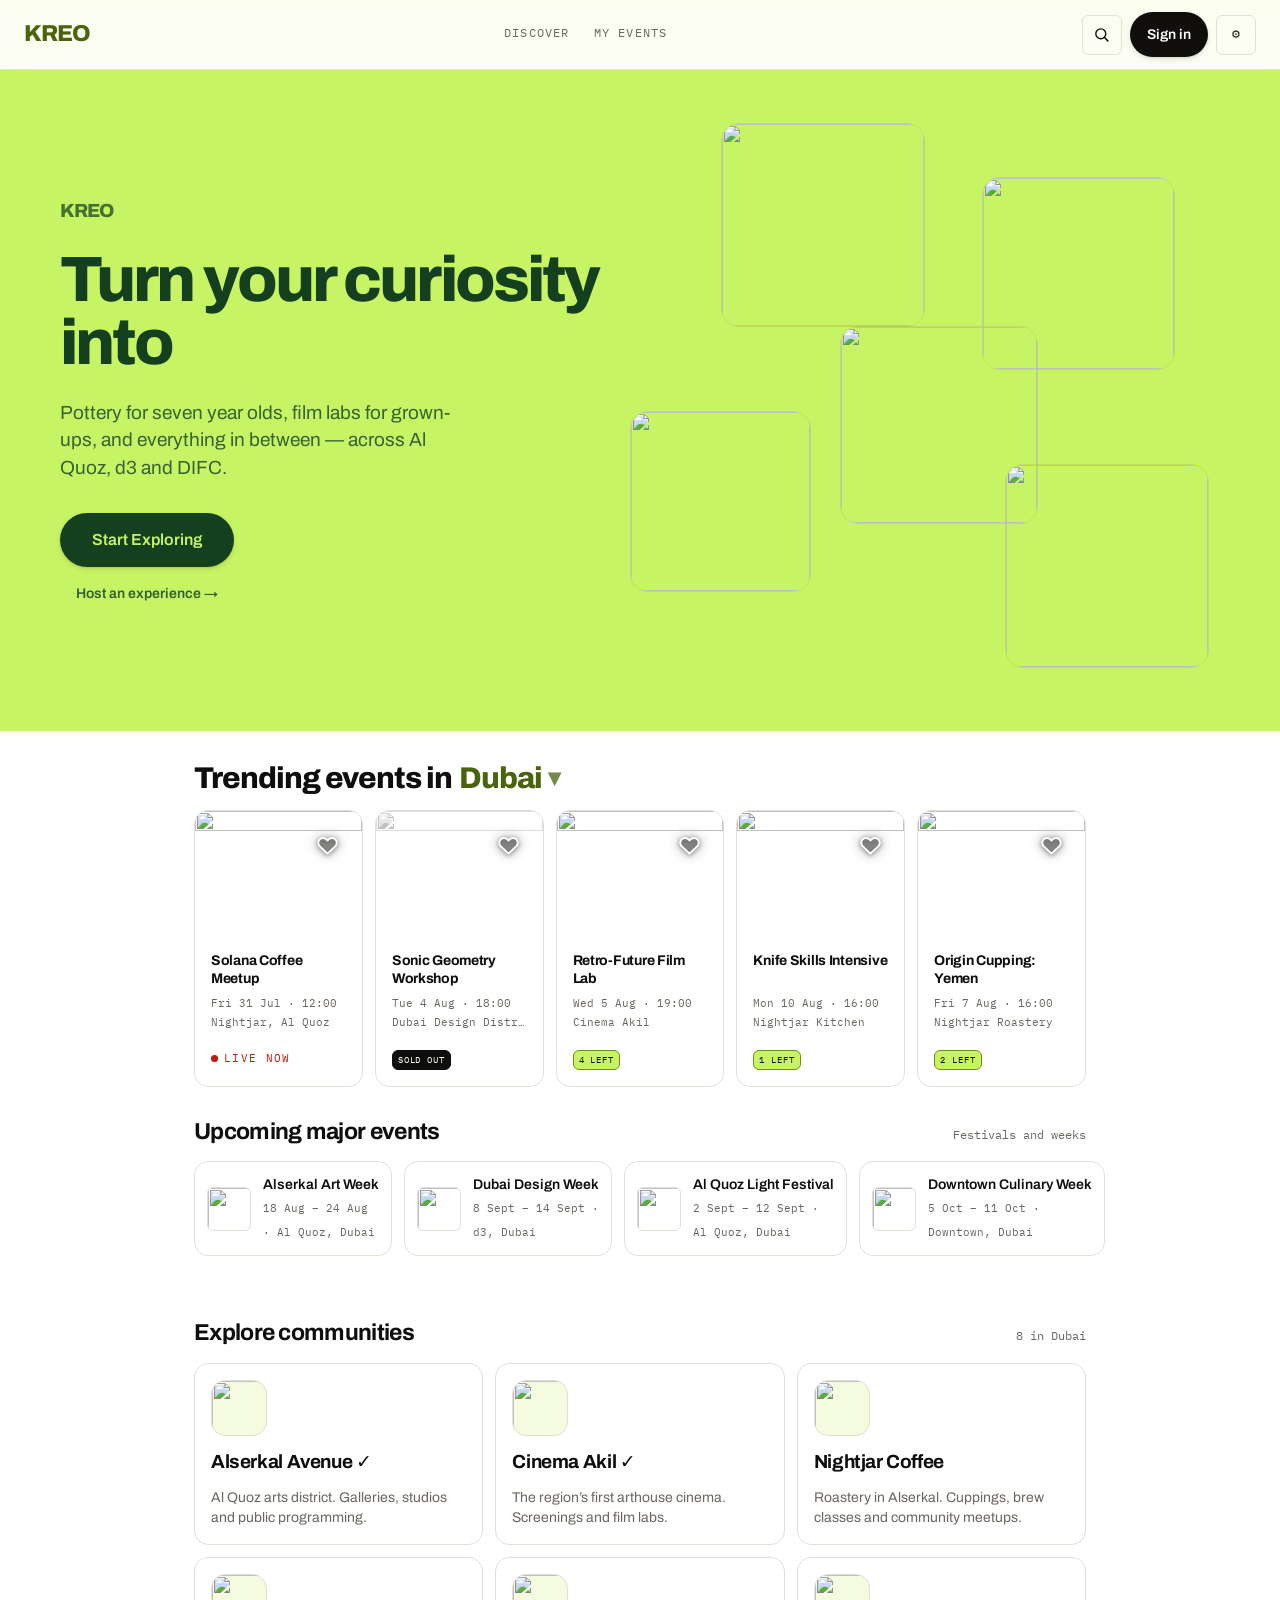
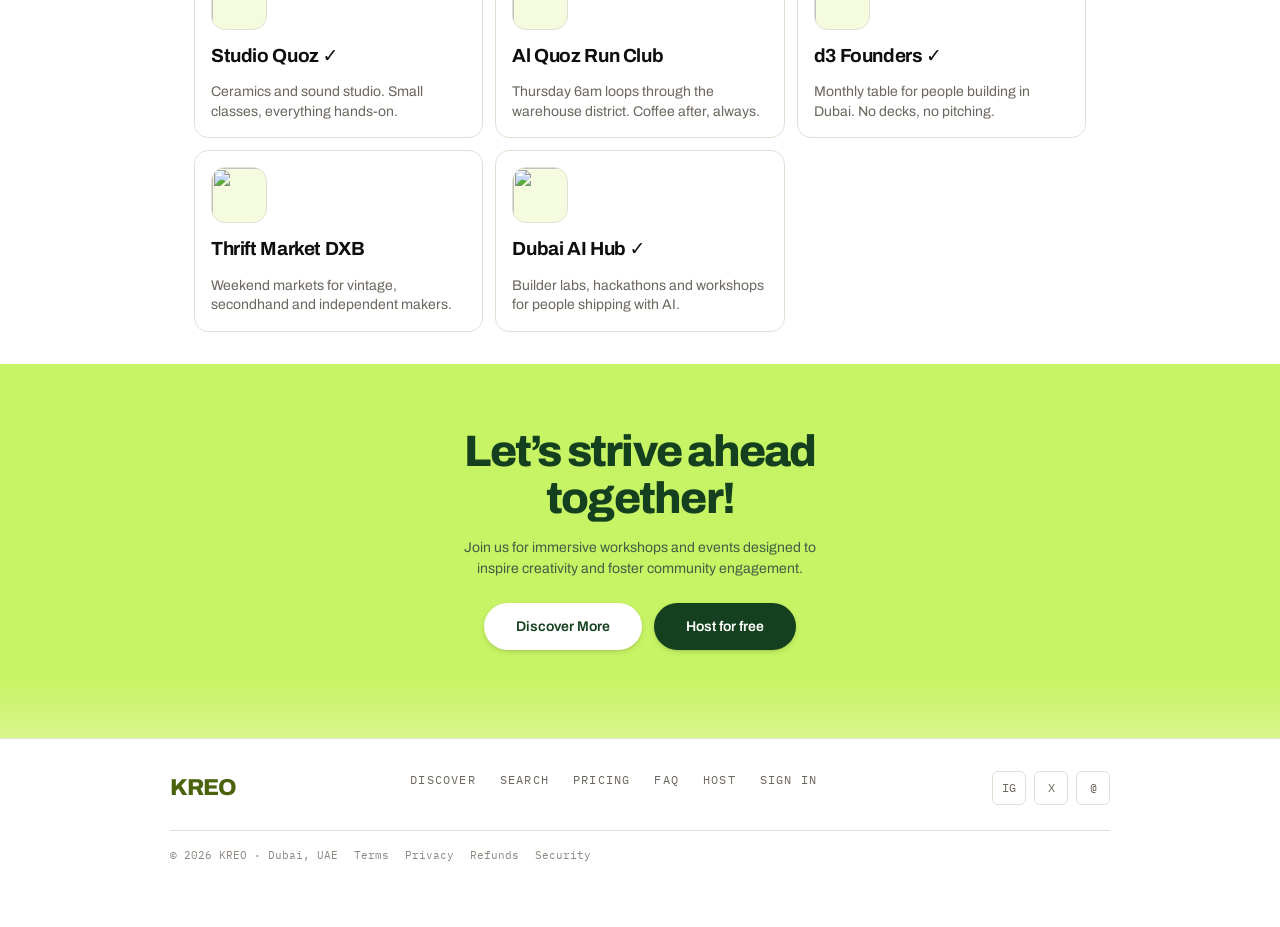
==== commit 521e6ced: "updated the analytics page" ====
--- a/index.html
+++ b/index.html
@@ -4,7 +4,7 @@
 <meta charset="utf-8">
 <meta name="viewport" content="width=device-width,initial-scale=1,viewport-fit=cover">
 <title>KREO — Where next?</title>
-<meta name="theme-color" content="#FAF8F4">
+<meta name="theme-color" content="#FFFFFF">
 <meta name="robots" content="noindex, nofollow">
 <meta name="description" content="KREO — experience discovery and booking in Dubai. Prototype build.">
 <meta property="og:title" content="KREO — Where next?">
@@ -12,7 +12,7 @@
 <meta property="og:type" content="website">
 <link rel="preconnect" href="https://fonts.googleapis.com">
 <link rel="preconnect" href="https://fonts.gstatic.com" crossorigin>
-<link href="https://fonts.googleapis.com/css2?family=Archivo:wght@400;500;600;700;800&family=IBM+Plex+Mono:wght@400;500&display=swap" rel="stylesheet">
+<link href="https://fonts.googleapis.com/css2?family=Archivo:wght@400;500;600;700;800;900&family=Manrope:wght@400;500;600;700;800&family=Inter:wght@400;500;600;700;800&family=IBM+Plex+Mono:wght@400;500&display=swap" rel="stylesheet">
 <link rel="stylesheet" href="https://unpkg.com/leaflet@1.9.4/dist/leaflet.css">
 <style>
 /* ============================================================
@@ -21,7 +21,7 @@
    Orange is a signal colour: graphics and large type only.
    ============================================================ */
 :root{
-  --ink:#0F0E0C; --ink-2:#2A2723; --paper:#FAF8F4; --surface:#FFF;
+  --ink:#0F0E0C; --ink-2:#2A2723; --paper:#FFFFFF; --surface:#FFF;
   --line:#E4DFD5; --grey:#6B665E; --grey-2:#8E8880;
   /* Signal lime. Luminance .78 — it is a FILL, never text on light.
      --on-brand is the label colour that sits on a lime fill;
@@ -37,6 +37,18 @@
   --close-end:#D9F58C; --close-sub:#3F5F45;
   --trail-c:#6E9314;
 
+  /* One free, open-source sans-serif (Archivo — SIL Open Font
+     License via Google Fonts) used everywhere, display and body
+     alike. The two token names stay separate because hundreds of
+     rules already reference --f-display vs --f for hierarchy, but
+     both now resolve to the same family; weight and size carry the
+     hierarchy instead of mixing type families. The previous stack
+     named commercial fonts (Heading Now, TT Norms Pro) first as a
+     placeholder for licenses that were never purchased — nothing
+     was ever actually loading them, so removing them changes
+     nothing about how the site has looked, only what the code
+     honestly claims. */
+  --f-display:'Archivo',system-ui,sans-serif;
   --f:'Archivo',system-ui,-apple-system,sans-serif;
   --m:'IBM Plex Mono',ui-monospace,monospace;
 
@@ -54,7 +66,11 @@
   --btn-sh-h:0 2px 4px rgba(15,14,12,.10),0 8px 18px -4px rgba(15,14,12,.22);
   --btn-sh-a:0 1px 1px rgba(15,14,12,.14);
   --btn-sh-soft:0 1px 2px rgba(15,14,12,.06);
-  --scrim:rgba(250,248,244,.88);   /* sticky bars */
+  --scrim:rgba(255,255,255,.5);   /* sticky bars — low enough that the
+     header gradient (see body::before) actually reads as starting at
+     the very top of the page, not just below the nav bar. blur(12px)
+     still does the real work of keeping nav text legible over
+     whatever scrolls underneath. */
   --scrim-2:rgba(255,255,255,.94);
   --on-media:#FAF8F4;              /* text over photos — never flips */
   --ok-bg:#F2FAF6;
@@ -79,7 +95,7 @@
   --btn-sh-h:0 1px 0 rgba(255,255,255,.12) inset,0 10px 22px -6px rgba(0,0,0,.9);
   --btn-sh-a:0 1px 2px rgba(0,0,0,.6);
   --btn-sh-soft:0 1px 4px -1px rgba(0,0,0,.6);
-  --scrim:rgba(13,12,11,.85); --scrim-2:rgba(23,22,20,.94);
+  --scrim:rgba(13,12,11,.5); --scrim-2:rgba(23,22,20,.94);
   --ok-bg:#12241B;
 }
 [data-theme=dark] .story__img,[data-theme=dark] .face{border-color:var(--surface)}
@@ -95,6 +111,19 @@
   -webkit-font-smoothing:antialiased;
   padding-bottom:env(safe-area-inset-bottom);
 }
+/* Soft brand-colour wash behind the header, fading to nothing —
+   fixed to the viewport (not the page) so it's consistently there
+   at the top on every screen regardless of how long that page's
+   content is, the same way it sits behind the header on every
+   screen in the reference. Uses --brand-soft, which already has a
+   correct value for both themes, rather than a hardcoded colour
+   that would look wrong in dark mode. -1 keeps it behind literally
+   everything else without needing every other element to care. */
+body::before{
+  content:'';position:fixed;top:0;left:0;right:0;height:420px;
+  background:linear-gradient(to bottom, var(--brand-soft) 0%, transparent 100%);
+  pointer-events:none;z-index:-1;
+}
 img{display:block;max-width:100%}
 button{font:inherit;color:inherit;background:none;border:0}
 a{color:inherit;text-decoration:none}
@@ -104,10 +133,10 @@
 @media(prefers-reduced-motion:reduce){*,*::before,*::after{animation:none!important;transition:none!important}}
 
 /* --- type ---------------------------------------------------- */
-.d1{font-size:var(--t-4xl);font-weight:800;line-height:.92;letter-spacing:-.045em;margin:0}
-.d2{font-size:var(--t-3xl);font-weight:800;line-height:.96;letter-spacing:-.04em;margin:0}
-.h1{font-size:var(--t-2xl);font-weight:800;line-height:1.05;letter-spacing:-.035em;margin:0}
-.h2{font-size:var(--t-xl);font-weight:700;line-height:1.15;letter-spacing:-.03em;margin:0}
+.d1{font-family:var(--f-display);font-size:var(--t-4xl);font-weight:800;line-height:.92;letter-spacing:-.045em;margin:0}
+.d2{font-family:var(--f-display);font-size:var(--t-3xl);font-weight:800;line-height:.96;letter-spacing:-.04em;margin:0}
+.h1{font-family:var(--f-display);font-size:var(--t-2xl);font-weight:800;line-height:1.05;letter-spacing:-.035em;margin:0}
+.h2{font-family:var(--f-display);font-size:var(--t-xl);font-weight:700;line-height:1.15;letter-spacing:-.03em;margin:0}
 .h3{font-size:var(--t-lg);font-weight:700;line-height:1.2;letter-spacing:-.02em;margin:0}
 .body{font-size:var(--t-base);color:var(--grey);margin:0}
 .meta{font-family:var(--m);font-size:var(--t-xs);color:var(--grey);margin:0}
@@ -119,7 +148,7 @@
 
 /* --- buttons -------------------------------------------------- */
 .btn{display:inline-flex;align-items:center;justify-content:center;gap:var(--s2);
-  padding:11px var(--s4);border:1px solid transparent;border-radius:var(--r1);
+  padding:11px var(--s4);border:1px solid transparent;border-radius:var(--pill);
   font-size:var(--t-sm);font-weight:600;cursor:pointer;
   transition:transform .12s var(--ez),background-color .15s var(--ez),
              color .15s var(--ez),box-shadow .15s var(--ez)}
@@ -214,7 +243,14 @@
   transition:border-color .15s var(--ez),transform .15s var(--ez)}
 .cat:hover{border-color:var(--ink);transform:translateY(-2px)}
 .cat__i{width:40px;height:40px;border-radius:var(--r1);object-fit:cover;flex:none}
-.cat__l{font-weight:600;font-size:var(--t-sm);line-height:1.2}
+/* Same problem as the event card titles, different component:
+   "Kids & family" is long enough to wrap at this tile width while
+   "Workshops"/"Business"/"Fitness" etc. stay on one line, so
+   category tiles in the same grid row ended up different heights.
+   Same fix — reserve 2 lines always, clamp if it ever runs longer.
+   -2px to match the same size reduction applied to card titles. */
+.cat__l{font-weight:600;font-size:12px;line-height:1.25;min-height:2.5em;
+  display:-webkit-box;-webkit-line-clamp:2;-webkit-box-orient:vertical;overflow:hidden}
 .cat__n{font-family:var(--m);font-size:var(--t-2xs);color:var(--grey)}
 .cat[aria-pressed=true]{border-color:var(--brand-edge);background:var(--brand-soft)}
 .cat[aria-pressed=true] .cat__n{color:var(--brand-ink)}
@@ -251,22 +287,44 @@
 }
 
 /* --- card ------------------------------------------------------ */
-.card{position:relative;display:block;background:var(--surface);border:1px solid var(--line);
+.card{position:relative;display:flex;flex-direction:column;height:100%;
+  background:var(--surface);border:1px solid var(--line);
   border-radius:var(--r2);overflow:hidden;cursor:pointer;
   transition:border-color .15s var(--ez),transform .15s var(--ez),box-shadow .2s var(--ez)}
 .card:hover{border-color:var(--ink);transform:translateY(-2px);box-shadow:var(--sh)}
 .card:active{transform:scale(.99)}
-.card__b{min-width:0}
+/* The actual fix for cards misaligning in a row: .card__b used to
+   be a plain block, so a 1-line title and a 3-line title left the
+   price sitting at two different heights below them — the anchor
+   itself stretched to match its tallest sibling (flex default), but
+   nothing inside it used that extra space. Flex-column + auto-margin
+   on the footer pins price/status to a shared bottom edge regardless
+   of how many lines the title above it took. */
+.card__b{min-width:0;display:flex;flex-direction:column;flex:1;min-height:0}
 .card__tags{display:flex;gap:6px;margin-bottom:var(--s2);flex-wrap:wrap;align-items:center}
 .card__f{display:flex;align-items:center;gap:var(--s2);margin-top:var(--s3);min-width:0}
 .card__f .meta{overflow:hidden;text-overflow:ellipsis;white-space:nowrap;min-width:0}
 .card__f .price{flex:none}
+/* Title box: fixed at exactly 2 lines regardless of actual length —
+   a 1-line title reserves the same height as a 2-line one, and
+   anything longer is clamped with an ellipsis. This is what makes
+   card heights consistent, more than the flex footer-pin alone: a
+   1-line vs 3-line title used to leave a variable-height gap above
+   the footer even with that pinned to the bottom. Scoped to row/tile
+   only — hero's title uses .h1 at a much larger display size and
+   must not be caught by this. -2px from the base .h3 size (19px). */
+.card[data-v=row] .card__t,
+.card[data-v=tile] .card__t{
+  font-size:17px;line-height:1.25;min-height:2.5em;
+  display:-webkit-box;-webkit-line-clamp:2;-webkit-box-orient:vertical;
+  overflow:hidden;
+}
 .card__t{margin:0 0 var(--s2)}
 .card__when{margin:0 0 2px}
 .card__where{margin:0;overflow:hidden;text-overflow:ellipsis;white-space:nowrap}
 /* status left, price right — price never gets squeezed by a long
    status label, because it is the number people scan for */
-.card__s{display:flex;align-items:center;gap:var(--s2);margin-top:var(--s3);min-width:0}
+.card__s{display:flex;align-items:center;gap:var(--s2);margin-top:auto;padding-top:var(--s3);min-width:0}
 .card__s .price,.card__s .price-gate{margin-left:auto;flex:none}
 /* Reads as a deliberate lock, not as a loading state */
 .price-gate{display:inline-flex;align-items:center;gap:6px;flex:none;
@@ -284,7 +342,7 @@
 }
 .card[data-v=tile] .card__img{width:100%;aspect-ratio:4/3;object-fit:cover}
 .card[data-v=tile] .card__b{padding:var(--s4)}
-.card[data-v=hero]{border:0;min-height:360px;display:flex;align-items:flex-end}
+.card[data-v=hero]{border:0;min-height:360px;display:flex;flex-direction:row;align-items:flex-end}
 .card[data-v=hero] .card__img{position:absolute;inset:0;width:100%;height:100%;object-fit:cover}
 .card[data-v=hero]::after{content:'';position:absolute;inset:0;
   background:linear-gradient(to top,rgba(15,14,12,.9) 0%,rgba(15,14,12,.35) 48%,transparent 78%)}
@@ -381,7 +439,7 @@
 .top{position:sticky;top:0;z-index:20;display:flex;align-items:center;gap:var(--s4);
   justify-content:space-between;padding:var(--s3) var(--s5);
   background:var(--scrim);backdrop-filter:blur(12px);border-bottom:1px solid var(--line)}
-.brand{font-size:var(--t-xl);font-weight:800;letter-spacing:-.05em;color:var(--brand-ink)}
+.brand{font-family:var(--f-display);font-size:var(--t-xl);font-weight:800;letter-spacing:-.05em;color:var(--brand-ink)}
 .top__nav{display:flex;gap:var(--s5)}
 .top__nav a{font-family:var(--m);font-size:var(--t-xs);text-transform:uppercase;
   letter-spacing:.1em;color:var(--grey);padding-bottom:2px;border-bottom:1px solid transparent}
@@ -421,6 +479,12 @@
 .theme:hover{border-color:var(--ink);background:var(--brand-soft)}
 #searchbtn svg{width:17px;height:17px;fill:none;stroke:currentColor;
   stroke-width:2;stroke-linecap:round}
+/* Bell was a plain circle glyph (\u25CB) before — nothing bell-shaped
+   about it, which is exactly what was reported. A real stroke-based
+   SVG matching the search icon's style, not a font character that
+   renders inconsistently across platforms. */
+#alertbtn svg{width:17px;height:17px;fill:none;stroke:currentColor;
+  stroke-width:2;stroke-linecap:round;stroke-linejoin:round}
 /* current page: the icon fills so you can tell you are already there */
 #searchbtn[aria-current=page]{background:var(--brand);border-color:var(--brand-edge);
   color:var(--on-brand)}
@@ -457,9 +521,9 @@
   gap:var(--s7);align-items:center}
 
 .hero__c{position:relative;z-index:3;text-align:left;max-width:560px}
-.hero__mark{font-size:var(--t-lg);font-weight:800;letter-spacing:-.05em;
+.hero__mark{font-family:var(--f-display);font-size:var(--t-lg);font-weight:800;letter-spacing:-.05em;
   color:var(--hero-ink);opacity:.72;margin:0 0 var(--s5)}
-.hero__h{font-size:clamp(36px,5.4vw,64px);font-weight:800;line-height:.98;
+.hero__h{font-family:var(--f-display);font-size:clamp(36px,5.4vw,64px);font-weight:800;line-height:.98;
   letter-spacing:-.045em;color:var(--hero-ink);margin:0}
 /* Flat accent, not a gradient. Clipped-text gradients on a
    coloured canvas band visibly at large sizes. */
@@ -468,6 +532,7 @@
 .hero__g{color:var(--on-brand)}
 .hero__s{color:var(--hero-ink);opacity:.8;font-size:var(--t-lg);
   margin:var(--s5) 0 0;max-width:36ch;line-height:1.45}
+.hero__ctawrap{display:inline-flex;flex-direction:column;align-items:center}
 .hero__cta{display:inline-flex;background:var(--hero-btn);color:var(--brand);
   padding:15px var(--s6);border-radius:var(--pill);font-weight:600;
   margin-top:var(--s6);box-shadow:var(--btn-sh);
@@ -536,7 +601,7 @@
 }
 
 .ev__chips{display:flex;gap:var(--s2);flex-wrap:wrap;align-items:center}
-.ev__title{font-size:clamp(28px,4vw,44px);font-weight:800;letter-spacing:-.04em;
+.ev__title{font-family:var(--f-display);font-size:clamp(28px,4vw,44px);font-weight:800;letter-spacing:-.04em;
   line-height:1.04;margin:0}
 
 /* fact rows — icon block, label, value */
@@ -664,6 +729,14 @@
 .cx .drop .h3{font-size:var(--t-sm)}
 @media(max-width:1000px){.cx{grid-template-columns:1fr}}
 
+/* Same side-by-side-on-desktop, stacked-on-mobile mechanic as .cx,
+   but without .cx's compact overrides — a sign-in page should read
+   like a sign-in page, not the dense create-event form. Fields here
+   stay at their normal .field/.input/.label size. */
+.authcols{display:grid;grid-template-columns:1fr 1fr;gap:var(--s5);align-items:start}
+@media(max-width:760px){.authcols{grid-template-columns:1fr}}
+.authcol__lead{font-size:var(--t-sm);color:var(--grey);margin:2px 0 var(--s3)}
+
 /* Calendar inside the form: fixed row height instead of square
    cells. At 458px wide, aspect-ratio:1 made each day 59px and the
    grid alone 400px tall — the single reason the page scrolled. */
@@ -898,7 +971,7 @@
   background:linear-gradient(180deg,var(--brand) 0%,
     var(--brand) 84%, var(--close-end) 100%)}
 .close__in{position:relative;z-index:3;max-width:620px;margin:0 auto}
-.close h2{font-size:clamp(28px,4.2vw,44px);font-weight:800;letter-spacing:-.04em;
+.close h2{font-family:var(--f-display);font-size:clamp(28px,4.2vw,44px);font-weight:800;letter-spacing:-.04em;
   line-height:1.06;margin:0 auto;max-width:15ch;color:var(--hero-ink)}
 .close p{margin:var(--s4) auto 0;max-width:44ch;font-size:var(--t-sm);
   line-height:1.5;color:var(--close-sub)}
@@ -929,7 +1002,7 @@
   border-top:1px solid var(--line);padding:var(--s6) var(--s5) var(--s8)}
 .foot__in{max-width:940px;margin:0 auto;display:flex;gap:var(--s5);
   flex-wrap:wrap;align-items:flex-start}
-.foot__b{font-size:var(--t-xl);font-weight:800;letter-spacing:-.05em;color:var(--brand-ink)}
+.foot__b{font-family:var(--f-display);font-size:var(--t-xl);font-weight:800;letter-spacing:-.05em;color:var(--brand-ink)}
 .foot__nav{display:flex;gap:var(--s5);flex-wrap:wrap;flex:1;justify-content:center}
 .foot__nav a{font-family:var(--m);font-size:var(--t-xs);text-transform:uppercase;
   letter-spacing:.1em;color:var(--grey)}
@@ -1016,6 +1089,10 @@
   .tile img{border-radius:12px}
   .tile[data-sm=hide]{display:none}
   .hero__cta{margin-top:var(--s5);width:100%;justify-content:center}
+  /* .hero__cta's width:100% needs a definite container width to
+     resolve against — without this, the wrapper's own shrink-to-fit
+     sizing and the button's percentage width fight each other. */
+  .hero__ctawrap{width:100%}
 }
 @media(max-width:520px){
   .hero__field{aspect-ratio:1/.8;min-height:250px}
@@ -1161,15 +1238,55 @@
 @media(max-width:1100px){.rail-x__t>*{flex:0 0 calc((100% - (var(--s3) * 3)) / 4)}}
 @media(max-width:900px){.rail-x__t>*{flex:0 0 calc((100% - (var(--s3) * 2)) / 3)}}
 @media(max-width:700px){
-  .rail-x__t>*{flex:0 0 46%}
+  /* Was flex:0 0 46% — a deliberate partial peek of a third card,
+     meant as a "there's more, swipe" hint. In practice it means no
+     card is ever fully visible without scrolling: the two shown
+     cards eat their gap unevenly and the third is always half-cut.
+     Exact division for 2 whole cards removes that entirely. */
+  .rail-x__t>*{flex:0 0 calc((100% - var(--s3)) / 2)}
   .rail-x__a{display:none}          /* thumbs already do this better */
   .rail-x__t{scroll-snap-type:x mandatory}
 }
-@media(max-width:480px){.rail-x__t>*{flex:0 0 76%}}
-
-.why{display:inline-flex;align-items:center;gap:5px;font-family:var(--m);
-  font-size:var(--t-2xs);color:var(--brand-ink);margin-bottom:var(--s2)}
-.why::before{content:'';width:5px;height:5px;border-radius:50%;background:var(--brand-edge)}
+@media(max-width:480px){
+  /* Same fix, same reasoning — was 76%, a peek of a second card
+     that could never be seen in full without dragging. One
+     complete card per screen at phone width. */
+  .rail-x__t>*{flex:0 0 100%}
+}
+
+.why{display:flex;align-items:flex-start;gap:5px;margin-bottom:var(--s2)}
+.why::before{content:'';width:5px;height:5px;min-width:5px;border-radius:50%;
+  background:var(--brand-edge);margin-top:6px}
+/* The clamp lives on this inner span, not on .why itself — .why
+   stays a normal row (dot beside text); -webkit-box-orient:vertical
+   for line-clamping would otherwise also stack the dot above the
+   text instead of beside it, since it governs every child of the
+   box it's set on, not just text overflow. */
+.why__t{font-family:var(--m);font-size:var(--t-2xs);color:var(--brand-ink);
+  line-height:1.35;min-height:2.7em;
+  display:-webkit-box;-webkit-line-clamp:2;-webkit-box-orient:vertical;overflow:hidden}
+/* The "For you" rail wraps each card in this div specifically to
+   hold the why-line above it — "Trending this week" has no such
+   wrapper, its cards ARE the direct flex children of the rail. That
+   difference matters: .card's height:100% resolves against
+   WHATEVER its immediate parent's height is. Without this rule the
+   wrapper was a plain block div — stretched by the rail's flex
+   layout, sure, but a block element doesn't pass that stretched
+   height down to its own children, so .card's height:100% was
+   resolving against an ambiguous, sometimes-taller-than-necessary
+   box instead of "my fair share of the row." Making the wrapper an
+   explicit flex column and giving the card flex:1 (not height:100%)
+   fixes that: the why-line takes its fixed, already-uniform height,
+   and the card gets exactly what's left — which is now identical to
+   what a bare card gets in a wrapper-less rail like Trending. */
+.why-card{display:flex;flex-direction:column;height:100%}
+.why-card .card{height:auto;flex:1;min-height:0}
+/* "Promoted" is the one reason that isn't about the viewer — it
+   gets a visibly different treatment on purpose, the same way real
+   ad disclosure never looks identical to organic recommendation
+   copy. Grey, no dot, so it reads as a label rather than a reason. */
+.why[data-promoted=true] .why__t{color:var(--grey)}
+.why[data-promoted=true]::before{display:none}
 
 /* map */
 #map{height:460px;border-radius:var(--r2);border:1px solid var(--line);z-index:1}
@@ -1194,7 +1311,11 @@
    1160px row split five ways leaves ~205px per card — the default
    19px title wraps to three lines at that width. */
 .five{display:grid;gap:var(--s3);grid-template-columns:repeat(5,1fr)}
-.five .card__t{font-size:var(--t-base);line-height:1.25}
+/* .card[data-v=tile] .card__t (0,3,0) now sets the base title
+   size, which is more specific than the old bare ".five .card__t"
+   (0,2,0) — without matching that specificity here, this override
+   would silently stop applying. -2px from the previous 16px. */
+.five .card[data-v=tile] .card__t{font-size:14px;line-height:1.25}
 .five .card__b{padding:var(--s3)}
 .five .meta{font-size:var(--t-2xs)}
 .five .price,.five .price-gate{font-size:var(--t-2xs)}
@@ -1204,7 +1325,7 @@
 @media(max-width:880px){.five{grid-template-columns:repeat(3,1fr)}}
 @media(max-width:640px){
   .five{grid-template-columns:repeat(2,1fr)}
-  .five .card__t{font-size:var(--t-sm)}
+  .five .card[data-v=tile] .card__t{font-size:12px}
 }
 @media(max-width:400px){.five{grid-template-columns:1fr}}
 
@@ -1348,6 +1469,30 @@
   font-size:var(--t-xs);color:var(--grey)}
 
 /* ============================================================
+   BOOST SHEET — reuses .sheet/.sheet__c for the shell; everything
+   below is specific to the goal/budget picker inside it.
+   ============================================================ */
+.boost__lead{font-size:var(--t-sm);color:var(--grey);margin:0 0 var(--s4);line-height:1.5}
+.boost__opt{display:flex;align-items:flex-start;gap:var(--s3);width:100%;
+  padding:var(--s3);border:1px solid var(--line);border-radius:var(--r2);
+  cursor:pointer;text-align:left;background:var(--surface);margin-bottom:var(--s2);
+  transition:border-color .15s var(--ez),background-color .15s var(--ez)}
+.boost__opt:hover{border-color:var(--ink)}
+.boost__opt[aria-pressed=true]{border-color:var(--brand-edge);background:var(--brand-soft)}
+.boost__opt__r{width:18px;height:18px;border-radius:50%;border:2px solid var(--line);
+  flex:none;margin-top:2px}
+.boost__opt[aria-pressed=true] .boost__opt__r{border-color:var(--brand-edge);border-width:5px}
+.boost__opt b{display:block;font-size:var(--t-sm)}
+.boost__opt span{display:block;font-size:var(--t-xs);color:var(--grey);margin-top:2px}
+.boost__label{font-family:var(--m);font-size:10px;text-transform:uppercase;
+  letter-spacing:.1em;color:var(--grey);margin:var(--s4) 0 var(--s2)}
+.boost__label:first-child{margin-top:0}
+.boosted{display:inline-flex;align-items:center;gap:4px;font-family:var(--m);
+  font-size:10px;text-transform:uppercase;letter-spacing:.08em;
+  color:var(--brand-ink);background:var(--brand-soft);padding:3px 7px;
+  border-radius:var(--pill)}
+
+/* ============================================================
    ATTENDEE TABLE (host only)
    ============================================================ */
 .att{display:grid;gap:var(--s2)}
@@ -1447,7 +1592,7 @@
 /* phone in landscape: a 660px hero leaves no content visible */
 @media(max-height:520px) and (orientation:landscape){
   .hero{min-height:380px;padding:var(--s6) var(--s4)}
-  .hero__h{font-size:clamp(30px,5.4vw,44px)}
+  .hero__h{font-family:var(--f-display);font-size:clamp(30px,5.4vw,44px)}
   .hero__s{margin-top:var(--s3);font-size:var(--t-base)}
   .hero__cta{margin-top:var(--s4)}
 }
@@ -1476,26 +1621,30 @@
     <a href="#/discover">Discover</a>
     <a href="#/mine">My events</a>
     <a href="#/dashboard" data-host>Host</a>
-    <a href="#/alerts" data-auth>Alerts</a>
-    <a href="#/profile" data-auth>Account</a>
   </nav>
   <div style="display:flex;align-items:center;gap:var(--s2)" id="topright">
     <a class="theme" id="searchbtn" href="#/search" aria-label="Search events" title="Search">
       <svg viewBox="0 0 24 24" aria-hidden="true"><circle cx="11" cy="11" r="7"/>
       <line x1="16.2" y1="16.2" x2="21" y2="21"/></svg></a>
+    <a class="btn" data-v="ink" href="#/login" id="authbtn">Sign in</a>
     <a class="theme bell" id="alertbtn" data-auth href="#/alerts"
-       aria-label="Alerts">&#9678;<b class="bell__n" id="badge">2</b></a>
-    <button class="theme" id="theme" aria-pressed="false"
-      aria-label="Switch to dark mode" title="Theme">&#9789;</button>
-    <a class="btn" data-v="ink" href="#/login" id="authbtn">Sign in</a>
-    <div style="position:relative" id="acctwrap" data-auth>
+       aria-label="Notifications"><svg viewBox="0 0 24 24" aria-hidden="true">
+        <path d="M6 8a6 6 0 0 1 12 0c0 3.5 1 5.5 2 7H4c1-1.5 2-3.5 2-7Z"/>
+        <path d="M10 19a2 2 0 0 0 4 0"/>
+      </svg><b class="bell__n" id="badge">2</b></a>
+    <div style="position:relative" id="acctwrap">
       <button class="theme" id="acct" aria-haspopup="menu" aria-expanded="false"
         aria-label="Account menu" style="font-family:var(--m);font-size:11px">CA</button>
       <div class="menu" id="acctmenu" role="menu">
-        <a role="menuitem" href="#/profile">Profile &amp; credits</a>
-        <a role="menuitem" href="#/mine">My events</a>
+        <a role="menuitem" href="#/profile" data-auth>Profile &amp; credits</a>
+        <a role="menuitem" href="#/mine" data-auth>My events</a>
         <a role="menuitem" href="#/dashboard" data-host>Host dashboard</a>
-        <button role="menuitem" data-logout>Sign out</button>
+        <label role="menuitem" class="toggle" id="thememenu" style="padding:10px var(--s3);margin:0;border:0">
+          <span style="flex:1">Dark mode</span>
+          <input type="checkbox" id="theme" aria-label="Dark mode">
+          <span class="track" aria-hidden="true"></span>
+        </label>
+        <button role="menuitem" data-logout data-auth>Sign out</button>
       </div>
     </div>
   </div>
@@ -1520,6 +1669,43 @@
     <div class="share-link">
       <input id="sheet-url" readonly value="https://kreo.ae/e/">
       <button class="btn" data-v="outline" data-share="copy">Copy</button>
+    </div>
+  </div>
+</div>
+
+<div class="sheet" id="boostsheet" role="dialog" aria-modal="true" aria-labelledby="boost-t">
+  <div class="sheet__c" style="max-height:86vh;overflow-y:auto">
+    <div class="modal__head" style="display:flex;align-items:center;gap:var(--s3);margin-bottom:var(--s2)">
+      <h2 class="h3" id="boost-t" style="flex:1">Boost your listing</h2>
+      <button class="btn" data-v="quiet" data-boostclose aria-label="Close">&times;</button>
+    </div>
+
+    <!-- shown right after "Submit for review" — a suggestion, not a
+         gate, so declining it must be exactly as easy as accepting -->
+    <div data-boost-step="intro">
+      <p class="boost__lead">Want more people to discover your workshop? Boost your listing
+        and get it in front of more relevant audiences.</p>
+      <div class="btn-row">
+        <button class="btn" data-v="primary" style="flex:1" data-boost-next>Boost workshop</button>
+        <button class="btn" data-v="quiet" style="flex:1" data-boostclose>Maybe later</button>
+      </div>
+    </div>
+
+    <!-- goal + budget picker — also the entry point when a host
+         boosts an already-live event straight from the dashboard,
+         which skips the intro above entirely -->
+    <div data-boost-step="config" style="display:none">
+      <p class="boost__lead" id="boost-forwho"></p>
+      <p class="boost__label">Goal</p>
+      <div id="boost-goals"></div>
+      <p class="boost__label">Budget</p>
+      <div class="boost__opt" style="cursor:default" aria-pressed="true">
+        <span class="boost__opt__r" style="border-color:var(--brand-edge);border-width:5px"></span>
+        <span><b>3-day boost — AED 50</b>
+          <span>Every boost runs the same length and price right now.</span></span>
+      </div>
+      <button class="btn" data-v="primary" data-size="lg" style="width:100%;margin-top:var(--s3)"
+              data-boost-confirm disabled>Choose a goal</button>
     </div>
   </div>
 </div>
@@ -1556,6 +1742,7 @@
      views read from it. A CMS that does not drive the site is a
      form with no consequences. */
   cms: {
+    fonts:'brand',
     hero:{
       lead:'Turn your curiosity',
       words:['creativity','passion','adventure','fun','learning','growth'],
@@ -1584,7 +1771,7 @@
   city: {slug:'dubai', label:'Dubai', lat:25.2048, lng:55.2708},
 
   hubs: [
-    {slug:'all',       label:'All of Dubai',    lat:25.2048, lng:55.2708},
+    {slug:'all',       label:'Dubai',           lat:25.2048, lng:55.2708},
     {slug:'downtown',  label:'Downtown',        lat:25.1972, lng:55.2744},
     {slug:'silicon',   label:'Silicon Oasis',   lat:25.1213, lng:55.3773},
     {slug:'alquoz',    label:'Al Quoz',         lat:25.1421, lng:55.2274},
@@ -1635,7 +1822,7 @@
      bio:'Licence lapsed. Listings paused automatically.',followers:120}
   ],
   events: [
-    {id:'e1',brand_id:'b4',title:'Sonic Geometry Workshop',category:'workshops',
+    {id:'e1',brand_id:'b4',title:'Sonic Geometry Workshop',category:'workshops',cancel_policy:'moderate',
      tags:['Sound','Hands-on'],start_at:'2026-08-04T18:00:00+04:00',duration_min:90,
      location_name:'Dubai Design District',address:'Building 7, d3, Dubai',
      capacity:24,booked_count:24,price_cents:15000,currency:'AED',age_min:16,
@@ -1675,7 +1862,7 @@
      cover:'photo-1512453979798-5ea266f8880c',live_now:false,
      about:'Walk the financial district after the offices empty. Ninety minutes on how the skyline was argued into existence.',
      faces:['CE'],friends:0},
-    {id:'e6',brand_id:'b4',title:'Wheel-Throwing for Beginners',category:'workshops',
+    {id:'e6',brand_id:'b4',title:'Wheel-Throwing for Beginners',category:'workshops',cancel_policy:'strict',
      tags:['Ceramics','Hands-on'],start_at:'2026-08-06T17:30:00+04:00',duration_min:180,
      location_name:'Studio Quoz',address:'Warehouse 12, Al Quoz 1, Dubai',
      capacity:12,booked_count:5,price_cents:28000,currency:'AED',age_min:14,
@@ -1731,7 +1918,7 @@
      cover:'photo-1517245386807-bb43f82c33c4',live_now:false,
      about:'Three hours, one good knife. Julienne, brunoise, chiffonade \u2014 and how to keep it sharp.',
      faces:['GF','VP'],friends:0},
-    {id:'e13',brand_id:'b4',title:'Little Potters: Ages 6\u201310',category:'kids',
+    {id:'e13',brand_id:'b4',title:'Little Potters: Ages 6\u201310',category:'kids',cancel_policy:'flexible',
      tags:['Hands-on','Parent welcome'],start_at:'2026-08-08T10:00:00+04:00',duration_min:90,
      location_name:'Studio Quoz',address:'Warehouse 12, Al Quoz 1, Dubai',
      hub:'alquoz',lat:25.1402,lng:55.2331,created_at:'2026-07-28',views:1460,
@@ -1782,7 +1969,7 @@
      cover:'photo-1552674605-db6ffd4facb5',live_now:false,
      about:'Five kilometres round the pond as the heat drops. All paces, nobody left behind.',
      faces:['JT','LO','VM'],friends:2},
-    {id:'e19',brand_id:'b4',title:'Sensory Play: Ages 2\u20134',category:'kids',
+    {id:'e19',brand_id:'b4',title:'Sensory Play: Ages 2\u20134',category:'kids',cancel_policy:'flexible',
      tags:['Toddlers','Parent and child'],start_at:'2026-08-10T09:30:00+04:00',duration_min:60,
      location_name:'Silicon Oasis Play Studio',address:'DSO Community Centre, Dubai',
      hub:'silicon',lat:25.1213,lng:55.3773,created_at:'2026-07-31',views:1340,
@@ -1979,8 +2166,27 @@
   isNew(e){ return (Date.now()-new Date(e.created_at))/86400000 <= 7; },
   near(e){ return GEO.km(GEO.here.lat,GEO.here.lng,e.lat,e.lng); },
 
+  /* Average of an event's own reviews. No reviews yet contributes
+     nothing either way — a new listing should not be punished for
+     not having ratings, and should not fake a score it hasn't
+     earned either. */
+  quality(e){
+    const rs=DB.reviews.filter(r=>r.event_id===e.id);
+    if(!rs.length) return null;
+    return rs.reduce((n,r)=>n+r.stars,0)/rs.length;
+  },
+
   /* Personal score. Interests are explicit signal, past bookings
-     are behavioural, saves sit between the two. */
+     are behavioural, saves sit between the two.
+
+     Boost is deliberately weighted at roughly one mid-strength
+     organic signal (~half of "matches your interests"), not a
+     multiplier on top of the whole score and not an override. A
+     boosted event that is genuinely irrelevant to this viewer
+     should still lose to an unboosted event that actually matches
+     them — the host is buying a better shot at being seen by people
+     who might care, not a guaranteed slot. See why() for how this
+     stays honest when boost is the *only* reason something appears. */
   personal(e){
     let sc=0;
     if(DB.me.interests.includes(e.category)) sc+=60;
@@ -1991,6 +2197,32 @@
     if(DB.saved.has(e.id)) sc+=25;
     if(e.friends) sc+=e.friends*8;
     sc += Math.max(0,25-RANK.near(e));           /* mild proximity nudge */
+
+    /* Event quality: centred on a neutral 3 stars, so an unrated
+       event and a middling one land close to the same place. */
+    const q=RANK.quality(e);
+    if(q!==null) sc += (q-3)*10;
+
+    /* Availability: recommending something with no room left is a
+       bad recommendation, not a neutral one. Limited-but-open gets
+       a small urgency nudge in the other direction. */
+    const st=F.state(e);
+    if(st==='soldout') sc -= 40;
+    else if(st==='limited') sc += 15;
+
+    /* Boost: increased odds of surfacing, not a guaranteed slot —
+       see the comment above personal(). The goal a host picked
+       shapes *where* the lift lands rather than just its size:
+       a bookings-goal boost leans into scarcity, since that is
+       what actually converts; a followers-goal boost leans toward
+       people who are not already following the brand, since
+       showing it to existing followers would not grow anything. */
+    const boost=DB.boosts[e.id];
+    if(boost){
+      sc += 30;
+      if(boost.goal==='bookings' && st==='limited') sc += 10;
+      if(boost.goal==='followers' && !DB.follows.has(e.brand_id)) sc += 10;
+    }
     return sc;
   },
   why(e){
@@ -2001,19 +2233,31 @@
     if(DB.follows.has(e.brand_id)) r.push('from a host you follow');
     if(e.friends) r.push(e.friends+(e.friends===1?' friend':' friends')+' going');
     if(RANK.near(e)<6) r.push('close to you');
-    return r[0]||'popular in your city';
+    const q=RANK.quality(e);
+    if(q!==null && q>=4.5 && DB.reviews.filter(x=>x.event_id===e.id).length>=2)
+      r.push('highly rated');
+    if(r.length) return r[0];
+    /* Nothing organic fired — if this is only here because it is
+       boosted, say so plainly rather than borrowing the "popular in
+       your city" line, which would be true about the city and false
+       about why THIS person is seeing it. Distinguishing a genuine
+       reason from a paid one is the whole point of "increased
+       distribution, not guaranteed placement" — it only means
+       something if it is visible when it is the actual reason. */
+    if(DB.boosts[e.id]) return 'Promoted';
+    return 'popular in your city';
   }
 };
 
 const COLLECTIONS = {
-  trending: () => [...DB.events].sort((a,b)=>RANK.trending(b)-RANK.trending(a)).slice(0,6),
-  fresh:    () => DB.events.filter(RANK.isNew)
+  trending: () => [...publicEvents()].sort((a,b)=>RANK.trending(b)-RANK.trending(a)).slice(0,6),
+  fresh:    () => publicEvents().filter(RANK.isNew)
                    .sort((a,b)=>b.created_at.localeCompare(a.created_at)).slice(0,6),
-  near:     () => [...DB.events].sort((a,b)=>RANK.near(a)-RANK.near(b)).slice(0,6),
-  foryou:   () => [...DB.events].sort((a,b)=>RANK.personal(b)-RANK.personal(a)).slice(0,6)
+  near:     () => [...publicEvents()].sort((a,b)=>RANK.near(a)-RANK.near(b)).slice(0,6),
+  foryou:   () => [...publicEvents()].sort((a,b)=>RANK.personal(b)-RANK.personal(a)).slice(0,6)
 };
-const catCount = slug => slug==='all' ? DB.events.length
-  : DB.events.filter(e=>e.category===slug).length;
+const catCount = slug => slug==='all' ? publicEvents().length
+  : publicEvents().filter(e=>e.category===slug).length;
 
 function toast(msg){
   const t=document.getElementById('toast');
@@ -2072,16 +2316,15 @@
 /* Price is visible only when signed in. Free events are gated too:
    signed out, a visitor cannot distinguish a free run club from a
    paid workshop, which is the point of the gate. */
+/* Signed out, this renders nothing rather than a "Sign in" prompt.
+   The card's own click-through is now the sign-in gate (see
+   AUTH_ONLY below), so a second prompt inside the card would just
+   repeat what clicking it already does. */
 function priceLabel(e, size){
-  if(DB.session.authed){
-    return '<span class="price" data-free="'+(e.price_cents===0)+'"'+
-      (size?' style="font-size:'+size+'"':'')+'>'+
-      F.money(e.price_cents,e.currency)+'</span>';
-  }
-  return '<span class="price-gate">'+
-    '<span aria-hidden="true">&#9679;&#9679;&#9679;</span>'+
-    '<span class="sr">Price hidden. Sign in to see it.</span>'+
-    '<b>Sign in</b></span>';
+  if(!DB.session.authed) return '';
+  return '<span class="price" data-free="'+(e.price_cents===0)+'"'+
+    (size?' style="font-size:'+size+'"':'')+'>'+
+    F.money(e.price_cents,e.currency)+'</span>';
 }
 
 function statusTag(e){
@@ -2219,8 +2462,10 @@
         '<h1 class="hero__h">'+esc(DB.cms.hero.lead)+'<br>into '+swap+'</h1>'+
         '<p class="hero__s">Pottery for seven year olds, film labs for grown-ups, and '+
           'everything in between \u2014 across Al Quoz, d3 and DIFC.</p>'+
-        '<div><a class="hero__cta" href="#/discover">'+esc(DB.cms.hero.cta)+'</a></div>'+
-        '<div><a class="hero__alt" href="#/create">'+esc(DB.cms.hero.alt)+' &rarr;</a></div>'+
+        '<div class="hero__ctawrap">'+
+          '<a class="hero__cta" href="#/discover">'+esc(DB.cms.hero.cta)+'</a>'+
+          '<a class="hero__alt" href="#/create">'+esc(DB.cms.hero.alt)+' &rarr;</a>'+
+        '</div>'+
       '</div>'+
       '<div class="hero__field">'+tiles+sparks+'</div>'+
       '</div>'+
@@ -2254,31 +2499,48 @@
    dropdown next to a static heading reads as a filter; the heading
    as button reads as "this page is about a place". */
 let HUB='all';
+/* Which tab is open inside the picker — separate from HUB, since
+   Abu Dhabi has no real hubs yet and picking its tab is a preview,
+   not a navigation. Selecting it must never change HUB or move the
+   site anywhere; it just shows a coming-soon line in the same panel. */
+let PICKCITY='dubai';
 
 function cityPicker(){
   const cur=DB.hubs.find(h=>h.slug===HUB)||DB.hubs[0];
   return '<span class="pick">'+
     '<button class="pick__btn" id="pickbtn" aria-haspopup="true" aria-expanded="false">'+
       esc(cur.label)+'<i>\u25BC</i></button>'+
-    '<div class="pick__p" id="pickpanel" role="dialog" aria-label="Choose an area">'+
-      '<p class="eyebrow" style="margin-bottom:var(--s3)">Popular hubs in Dubai</p>'+
-      '<div class="pick__grid">'+DB.hubs.map(h=>
-        '<button class="pick__c" data-city="'+h.slug+'" aria-pressed="'+(h.slug===HUB)+'">'+
-          '<span class="pick__n">'+esc(h.label)+'</span>'+
-          '<span class="pick__k">'+countHub(h.slug)+'</span>'+
-          '<img alt="" loading="lazy" src="'+IMG+(CITYIMG[h.slug]||CITYIMG.all)+'?w=400&q=60">'+
-        '</button>').join('')+'</div>'+
+    '<div class="pick__p" id="pickpanel" role="dialog" aria-label="Choose a city">'+
+      '<div class="pick__tabs">'+
+        '<button data-picktab="dubai" aria-pressed="'+(PICKCITY==='dubai')+'">Dubai</button>'+
+        '<button data-picktab="abudhabi" aria-pressed="'+(PICKCITY==='abudhabi')+'">Abu Dhabi</button>'+
+      '</div>'+
+      (PICKCITY==='dubai'
+        ? '<p class="eyebrow" style="margin-bottom:var(--s3)">Popular hubs in Dubai</p>'+
+          '<div class="pick__grid">'+DB.hubs.map(h=>
+            '<button class="pick__c" data-city="'+h.slug+'" aria-pressed="'+(h.slug===HUB)+'">'+
+              '<span class="pick__n">'+esc(h.label)+'</span>'+
+              '<span class="pick__k">'+countHub(h.slug)+'</span>'+
+              '<img alt="" loading="lazy" src="'+IMG+(CITYIMG[h.slug]||CITYIMG.all)+'?w=400&q=60">'+
+            '</button>').join('')+'</div>'
+        /* Not a placeholder grid with nothing in it — an honest
+           "not yet" line, since a city tab with an empty hub list
+           underneath it would just look broken instead of upcoming. */
+        : '<div style="padding:var(--s6) var(--s4);text-align:center">'+
+            '<p class="body" style="color:var(--grey)">A little birdie told us '+
+            'Abu Dhabi is next\u2026</p>'+
+          '</div>')+
     '</div></span>';
 }
 
 function countHub(slug){
-  const n = slug==='all' ? DB.events.length : DB.events.filter(e=>e.hub===slug).length;
+  const n = slug==='all' ? publicEvents().length : publicEvents().filter(e=>e.hub===slug).length;
   return n+(n===1?' event':' events');
 }
 
 function popularSection(){
   const cur=DB.hubs.find(h=>h.slug===HUB)||DB.hubs[0];
-  const list=(HUB==='all'?DB.events:DB.events.filter(e=>e.hub===HUB))
+  const list=(HUB==='all'?publicEvents():publicEvents().filter(e=>e.hub===HUB))
     .sort((a,b)=>RANK.trending(b)-RANK.trending(a)).slice(0,5);
   return '<div class="sec">'+
     '<h2 class="h1" style="margin-bottom:var(--s4)">Trending events in '+cityPicker()+'</h2>'+
@@ -2359,9 +2621,12 @@
         ? '<button class="btn" data-v="quiet" data-locate>Use my location</button>'
         : '<a class="btn" data-v="quiet" href="#/search">See all</a>')+
     '</div>'+
-    dragRail(list, e=>
-      (showWhy ? '<div><span class="why">'+esc(RANK.why(e))+'</span>'+card(e,'tile')+'</div>'
-               : card(e,'tile')))+
+    dragRail(list, e=>{
+      if(!showWhy) return card(e,'tile');
+      const reason=RANK.why(e);
+      return '<div class="why-card"><span class="why" data-promoted="'+(reason==='Promoted')+'">'+
+        '<span class="why__t">'+esc(reason)+'</span></span>'+card(e,'tile')+'</div>';
+    })+
   '</div>';
 }
 
@@ -2371,6 +2636,16 @@
 function publicBrands(){
   return DB.brands.filter(b=>!b.status || b.status==='active');
 }
+
+/* Single gate for every public listing. An event is visible only if
+   it is live AND its host is in good standing — suspending a host
+   has to pull their listings down, not just hide their profile. */
+function isPublic(e){
+  if(e.status && e.status!=='live') return false;
+  const b=brand(e.brand_id);
+  return !b || !b.status || b.status==='active';
+}
+function publicEvents(){ return DB.events.filter(isPublic); }
 
 function communities(heading){
   const list=publicBrands();
@@ -2385,14 +2660,18 @@
 }
 
 views.discover = () => {
-  const list = filter==='all' ? DB.events : DB.events.filter(e=>e.category===filter);
-  const featured = DB.events.find(e=>e.live_now) || DB.events[0];
+  const list = filter==='all' ? publicEvents() : publicEvents().filter(e=>e.category===filter);
+  const featured = publicEvents().find(e=>e.live_now) || publicEvents()[0];
   const cats = DB.categories.filter(c=>c.slug!=='all');
 
   const catTile = c =>
     '<button class="cat" data-cat="'+c.slug+'" aria-pressed="'+(c.slug===filter)+'">'+
       '<img class="cat__i" alt="" src="'+IMG+c.shot+'?w=120&q=60">'+
-      '<span><span class="cat__l">'+esc(c.label)+'</span><br>'+
+      /* .cat__l is now display:-webkit-box (required for the
+         2-line clamp), which makes it block-level on its own —
+         the <br> that used to force the line break to .cat__n is
+         redundant now and would add an extra gap on top of it. */
+      '<span><span class="cat__l">'+esc(c.label)+'</span>'+
       '<span class="cat__n">'+catCount(c.slug)+' event'+(catCount(c.slug)===1?'':'s')+'</span></span>'+
     '</button>';
 
@@ -2524,7 +2803,7 @@
   return '<div class="wrap view"><div class="sec">'+
     '<h1 class="d2">Search</h1>'+
     '<p class="body" style="margin:var(--s3) 0 var(--s5)">'+
-      DB.events.length+' events across Dubai.</p>'+
+      publicEvents().length+' events across Dubai.</p>'+
     '<div class="srch">'+rail+
       '<div class="srch__main">'+
         (chips.length
@@ -2559,7 +2838,7 @@
     '<button class="back" data-back>&larr; Search</button>'+
     '<h1 class="d2">Map</h1>'+
     '<p class="body" style="margin:var(--s3) 0 var(--s5)">'+
-      DB.events.length+' events across Dubai. '+
+      publicEvents().length+' events across Dubai. '+
       'Tap a pin for the event.</p>'+
     '<div class="mapwrap"><div id="map"></div></div>'+
     '<div class="maplegend">'+
@@ -2573,6 +2852,11 @@
 
 views.event = (id) => {
   const e=event_(id); if(!e) return emptyState('Event not found');
+  /* Direct links to a pulled listing must not open. Hosts and admin
+     see it elsewhere; the public gets an honest dead end. */
+  if(!isPublic(e) && DB.session.role!=='host')
+    return emptyState('This event is not available',
+      'It was unpublished or the host is no longer listing. Browse what is on now.');
   const b=brand(e.brand_id), st=F.state(e), d=F.day(e.start_at);
   const sold = st==='soldout';
   const cat = DB.categories.find(c=>c.slug===e.category);
@@ -2725,7 +3009,7 @@
 
 views.brand = (id) => {
   const b=brand(id); if(!b) return emptyState('Host not found');
-  const list=DB.events.filter(e=>e.brand_id===id);
+  const list=publicEvents().filter(e=>e.brand_id===id);
   return '<div class="wrap view">'+
     '<button class="back" data-back>&larr; Back</button>'+
     '<div class="ink-panel" style="display:flex;gap:var(--s4);align-items:center;flex-wrap:wrap">'+
@@ -2822,17 +3106,19 @@
       '<hr class="hr" style="margin:var(--s4) 0">'+
       '<div class="kv"><dt class="h3" style="color:var(--ink)">Total</dt>'+
         '<dd class="h3" id="sum-total">\u2014</dd></div>'+
+      '<p class="meta" id="sum-paynote" style="margin-top:2px">'+
+        (paid?'Charged now':'No payment')+'</p>'+
+      /* Confirm sits directly under the total it belongs to, in the
+         normal flow of the page — not a fixed bar floating over
+         whatever is scrolled beneath it. On a page this short, a
+         permanently-covering overlay was hiding the very summary
+         it was meant to total up. */
+      '<button class="btn" data-v="primary" data-size="lg" style="width:100%;margin-top:var(--s4)" '+
+        'data-confirm="'+e.id+'">'+(paid?'Pay and confirm':'Confirm seat')+'</button>'+
       '<p class="hint" style="margin-top:var(--s3)">Free cancellation up to 24 hours before. '+
         'Refunds land in 5\u201310 business days.</p>'+
     '</div>'+
-    '<div style="height:var(--s8)"></div>'+
-
-    '<div class="bar">'+
-      '<div><p class="price" style="font-size:var(--t-lg)" id="bar-total">\u2014</p>'+
-        '<p class="meta">'+(paid?'Charged now':'No payment')+'</p></div>'+
-      '<button class="btn" data-v="primary" style="margin-left:auto" data-confirm="'+e.id+'">'+
-        (paid?'Pay and confirm':'Confirm seat')+'</button>'+
-    '</div></div>';
+    '<div style="height:var(--s6)"></div></div>';
 };
 
 /* Totals recompute in one place so the bar, the summary and the
@@ -2856,7 +3142,7 @@
     '<div class="kv"><dt>'+r[0]+(r[1]?' <span class="meta">'+r[1]+'</span>':'')+
     '</dt><dd>'+r[2]+'</dd></div>').join('');
   const txt=F.money(total,e.currency);
-  ['sum-total','bar-total'].forEach(x=>{const el=document.getElementById(x); if(el) el.textContent=txt;});
+  const st=document.getElementById('sum-total'); if(st) st.textContent=txt;
   const q=document.getElementById('qty'); if(q) q.textContent=CART.qty;
 }
 
@@ -2909,7 +3195,7 @@
   const rows=DB.bookings.map(bk=>({bk,e:event_(bk.event_id)}))
     .sort((a,b)=>a.e.start_at.localeCompare(b.e.start_at));
   const upcoming=rows.filter(r=>new Date(r.e.start_at).getTime()>=now);
-  const saved=DB.events.filter(e=>DB.saved.has(e.id));
+  const saved=publicEvents().filter(e=>DB.saved.has(e.id));
 
   const tixTile=({bk,e})=>{
     const d=F.day(e.start_at);
@@ -3002,7 +3288,21 @@
       '<div><p class="eyebrow">Host</p>'+
       '<h1 class="h2" style="margin-top:2px">Create event</h1></div>'+
       '<button class="btn" data-v="primary" '+
-        'data-toast="Submitted \u2014 moderation usually takes under 24 hrs">Submit for review</button>'+
+        'data-toast="Submitted \u2014 moderation usually takes under 24 hrs" '+
+        'data-boost="e1">Submit for review</button>'+
+    '</div>'+
+
+    /* Set the expectation before they publish, not after — this is
+       a starting point: for now it is a warning, not an enforced
+       limit. What actually happens on a second edit attempt is
+       still an open question, deliberately not answered by this UI
+       yet. */
+    '<div style="background:var(--brand-soft);border-radius:var(--r2);'+
+      'padding:var(--s3) var(--s4);margin-bottom:var(--s4);display:flex;gap:var(--s3);align-items:flex-start">'+
+      '<span aria-hidden="true" style="font-size:var(--t-lg);line-height:1">\u26A0\uFE0F</span>'+
+      '<p class="body" style="margin:0;color:var(--brand-ink)">Once this event is published, you\u2019ll '+
+        'only be able to edit it <b>once</b>. Price, capacity and cancellation policy can never be '+
+        'changed after publishing \u2014 everything else can, but only in that one edit.</p>'+
     '</div>'+
 
     '<div class="cx">'+
@@ -3083,6 +3383,98 @@
     '</div></div></div>';
 };
 
+/* ============================================================
+   MANAGE EVENT — editing a LIVE listing, not creating one.
+   Price, capacity and cancellation policy are locked: changing
+   any of them after people have already booked at a given price,
+   into a given number of seats, under a given refund policy, would
+   be unfair to whoever already committed. Everything else about
+   the listing — copy, dates, venue, category, cover — can still
+   change freely.
+   ============================================================ */
+views.manage = (id) => {
+  const e=event_(id);
+  if(!e || e.brand_id!==DB.session.brand_id) return emptyState('Event not found');
+
+  const POLICY_LABEL = {flexible:'Flexible \u2014 full refund up to 24 hrs before',
+    moderate:'Moderate \u2014 full refund up to 5 days before',
+    strict:'Strict \u2014 50% refund up to 7 days before'};
+
+  return '<div class="wrap view"><div class="sec" '+
+    'style="padding-top:var(--s5);padding-bottom:var(--s4)">'+
+    '<div class="sec__h" style="margin-bottom:var(--s3)">'+
+      '<div><p class="eyebrow">Manage event</p>'+
+      '<h1 class="h2" style="margin-top:2px">'+esc(e.title)+'</h1></div>'+
+      '<button class="btn" data-v="primary" data-managesave="'+e.id+'">Save changes</button>'+
+    '</div>'+
+
+    '<div class="cx">'+
+      '<div class="cx__col">'+
+        '<div class="panel">'+
+          '<div class="field"><label class="label" for="m-t">Event name</label>'+
+            '<input class="input" id="m-t" value="'+esc(e.title)+'"></div>'+
+          '<div class="field" style="margin-top:var(--s3)">'+
+            '<label class="label" for="m-d">Description</label>'+
+            '<textarea class="input" id="m-d">'+esc(e.about||'')+'</textarea></div>'+
+          '<div class="two" style="margin-top:var(--s3)">'+
+            '<div class="field"><label class="label" for="m-v">Venue</label>'+
+              '<input class="input" id="m-v" value="'+esc(e.location_name)+'"></div>'+
+            '<div class="field"><label class="label" for="m-hub">Area</label>'+
+              '<select class="input" id="m-hub">'+
+                DB.hubs.filter(h=>h.slug!=='all').map(h=>
+                  '<option'+(h.slug===e.hub?' selected':'')+'>'+esc(h.label)+'</option>').join('')+
+              '</select></div>'+
+          '</div>'+
+          '<div class="two" style="margin-top:var(--s3)">'+
+            '<div class="field"><label class="label" for="m-c">Category</label>'+
+              '<select class="input" id="m-c">'+
+                DB.categories.filter(c=>c.slug!=='all').map(c=>
+                  '<option'+(c.slug===e.category?' selected':'')+'>'+esc(c.label)+'</option>').join('')+
+              '</select></div>'+
+            '<div class="field"><label class="label" for="m-a">Minimum age</label>'+
+              '<input class="input" id="m-a" type="number" min="0" value="'+(e.age_min||0)+'"></div>'+
+          '</div>'+
+        '</div>'+
+        '<div class="panel">'+
+          '<div class="field"><span class="label">Cover image</span>'+
+            '<div class="drop" data-toast="Image picker opens here" style="padding:var(--s4)">'+
+              '<img src="'+IMG+e.cover+'?w=300&q=60" alt="" '+
+                'style="width:100%;border-radius:var(--r1);margin-bottom:var(--s2)">'+
+              '<p class="hint">Click to replace</p></div></div>'+
+        '</div>'+
+      '</div>'+
+
+      '<div class="cx__col">'+
+        '<div class="panel">'+
+          '<p class="label" style="margin-bottom:var(--s2)">Date &amp; time</p>'+
+          '<div class="two">'+
+            '<div class="field"><label class="label" for="m-date">Date</label>'+
+              '<input class="input" id="m-date" type="date" value="'+F.day(e.start_at).key+'"></div>'+
+            '<div class="field"><label class="label" for="m-time">Starts</label>'+
+              '<input class="input" id="m-time" type="time" value="'+F.time(e.start_at)+'"></div>'+
+          '</div>'+
+          '<span class="hint">Attendees who already booked are notified of date/time changes.</span>'+
+        '</div>'+
+
+        '<div class="panel">'+
+          '<p class="label" style="margin-bottom:var(--s2)">Locked after publishing</p>'+
+          '<div class="two">'+
+            '<div class="field"><label class="label">Price</label>'+
+              '<input class="input" value="'+F.money(e.price_cents,e.currency)+'" disabled></div>'+
+            '<div class="field"><label class="label">Capacity</label>'+
+              '<input class="input" value="'+e.capacity+' seats" disabled></div>'+
+          '</div>'+
+          '<div class="field" style="margin-top:var(--s3)">'+
+            '<label class="label">Cancellation policy</label>'+
+            '<input class="input" value="'+esc(POLICY_LABEL[e.cancel_policy]||'Moderate')+'" disabled></div>'+
+          '<p class="hint" style="margin-top:var(--s3)">These three protect whoever has already '+
+            'booked at this price, into this many seats, under this refund policy \u2014 changing '+
+            'any of them after the fact would move the ground under people who already committed.</p>'+
+        '</div>'+
+      '</div>'+
+    '</div></div></div>';
+};
+
 views.dashboard = () => {
   const mine=DB.events.filter(e=>e.brand_id==='b4');
   const seats=mine.reduce((s,e)=>s+e.booked_count,0);
@@ -3098,23 +3490,39 @@
       '<div class="stat"><b>0</b><span class="meta">KREO fees</span></div>'+
     '</div>'+
 
-    '<div class="btn-row" style="margin-top:var(--s5)">'+
-      '<a class="btn" data-v="outline" href="#/analytics">Payouts &amp; analytics</a>'+
-      '<a class="btn" data-v="outline" href="#/reviews">Reviews</a>'+
-      '<a class="btn" data-v="outline" href="#/discounts">Discount codes</a>'+
-      '<a class="btn" data-v="outline" href="#/reach">Message followers</a>'+
-      '<a class="btn" data-v="outline" href="#/create">New event</a>'+
-    '</div>'+
+    /* Reviews, Discount codes and Message followers removed from
+       here for now — the routes still exist (#/reviews, #/discounts,
+       #/reach) in case they come back, they are just not linked
+       from the dashboard anymore. Payouts, Analytics and New event
+       moved down to sit with the events list they act on, rather
+       than floating in their own row above it. */
     '<div class="sec"><div class="sec__h"><h2 class="h2">Your events</h2>'+
-      '<a class="btn" data-v="outline" href="#/create">New event</a></div>'+
-      '<div class="stack reveal">'+mine.map(e=>
-        '<div class="panel" style="display:flex;gap:var(--s4);align-items:center;flex-wrap:wrap">'+
+      '<div class="btn-row">'+
+        '<a class="btn" data-v="outline" href="#/payouts">Payouts</a>'+
+        '<a class="btn" data-v="outline" href="#/analytics">Analytics</a>'+
+        '<a class="btn" data-v="primary" href="#/create">New event</a>'+
+      '</div></div>'+
+      '<div class="stack reveal">'+mine.map(e=>{
+        const boost=DB.boosts[e.id];
+        return '<div class="panel" style="display:flex;gap:var(--s4);align-items:center;flex-wrap:wrap">'+
           '<img src="'+IMG+e.cover+'?w=200&q=70" alt="" '+
             'style="width:64px;height:64px;border-radius:var(--r1);object-fit:cover">'+
-          '<div style="flex:1;min-width:170px"><p class="h3">'+esc(e.title)+'</p>'+
+          '<div style="flex:1;min-width:170px">'+
+            '<div style="display:flex;align-items:center;gap:8px;flex-wrap:wrap">'+
+              '<p class="h3" style="margin:0">'+esc(e.title)+'</p>'+
+              (boost?'<span class="boosted">Boosted \u00b7 '+
+                boost.days+'d left</span>':'')+
+            '</div>'+
             '<p class="meta">'+F.day(e.start_at).long+' \u00b7 '+
             e.booked_count+'/'+e.capacity+' booked</p></div>'+
-          '<a class="btn" data-v="outline" href="#/attendees/'+e.id+'">Attendees</a></div>').join('')+
+          '<div class="btn-row" style="flex-wrap:wrap">'+
+            '<a class="btn" data-v="outline" href="#/manage/'+e.id+'">Manage</a>'+
+            '<a class="btn" data-v="outline" href="#/attendees/'+e.id+'">Attendees</a>'+
+            '<a class="btn" data-v="outline" href="#/eventanalytics/'+e.id+'">Analytics</a>'+
+            '<button class="btn" data-v="'+(boost?'quiet':'primary')+'" data-boostgo="'+e.id+'">'+
+              (boost?'Adjust boost':'Boost')+'</button>'+
+          '</div></div>';
+      }).join('')+
       '</div></div>'+
 
     '<div class="sec" style="padding-top:0">'+
@@ -3179,14 +3587,12 @@
     '<div style="height:var(--s7)"></div></div></div>';
 };
 
-views.analytics = () => {
+views.payouts = () => {
   const mine=DB.events.filter(e=>e.brand_id==='b4');
   const gross=mine.reduce((s,e)=>s+e.booked_count*e.price_cents,0);
-  const weeks=[['W1',18],['W2',42],['W3',31],['W4',67],['W5',54],['W6',88]];
-  const max=Math.max(...weeks.map(w=>w[1]));
   return '<div class="wrap view">'+
     '<button class="back" data-back>&larr; Dashboard</button>'+
-    '<h1 class="d2">Payouts &amp; analytics</h1>'+
+    '<h1 class="d2">Payouts</h1>'+
 
     '<div class="stats panel" style="margin-top:var(--s5)">'+
       '<div class="stat"><b>'+(gross/100).toFixed(0)+'</b><span class="meta">AED gross</span></div>'+
@@ -3194,13 +3600,6 @@
       '<div class="stat"><b>'+(gross*(100-DB.cms.feePct)/100/100).toFixed(0)+'</b><span class="meta">AED net</span></div>'+
       '<div class="stat"><b>'+mine.reduce((s,e)=>s+e.booked_count,0)+'</b><span class="meta">Seats sold</span></div>'+
     '</div>'+
-
-    '<div class="sec"><div class="sec__h"><h2 class="h2">Seats sold</h2>'+
-      '<span class="meta">Last 6 weeks</span></div>'+
-      '<div class="panel"><div class="chart">'+weeks.map(w=>
-        '<div class="chart__c"><div class="chart__b" style="height:'+
-          Math.round(w[1]/max*100)+'%"></div><span class="chart__l">'+w[0]+'</span></div>').join('')+
-      '</div></div></div>'+
 
     '<div class="sec" style="padding-top:0">'+
       '<div class="sec__h"><h2 class="h2">Payout schedule</h2></div>'+
@@ -3220,6 +3619,41 @@
     '<div style="height:var(--s7)"></div></div>';
 };
 
+views.analytics = () => {
+  const mine=DB.events.filter(e=>e.brand_id==='b4');
+  const weeks=[['W1',18],['W2',42],['W3',31],['W4',67],['W5',54],['W6',88]];
+  const max=Math.max(...weeks.map(w=>w[1]));
+  return '<div class="wrap view">'+
+    '<button class="back" data-back>&larr; Dashboard</button>'+
+    '<h1 class="d2">Analytics</h1>'+
+
+    '<div class="stats panel" style="margin-top:var(--s5)">'+
+      '<div class="stat"><b>'+mine.length+'</b><span class="meta">Live events</span></div>'+
+      '<div class="stat"><b>'+mine.reduce((s,e)=>s+e.booked_count,0)+'</b><span class="meta">Seats sold</span></div>'+
+      '<div class="stat"><b>'+mine.reduce((s,e)=>s+(e.views||0),0)+'</b><span class="meta">Total views</span></div>'+
+      '<div class="stat"><b>'+Math.round(mine.reduce((s,e)=>s+e.booked_count/e.capacity,0)/(mine.length||1)*100)+'%</b><span class="meta">Avg. fill rate</span></div>'+
+    '</div>'+
+
+    '<div class="sec"><div class="sec__h"><h2 class="h2">Seats sold</h2>'+
+      '<span class="meta">Last 6 weeks</span></div>'+
+      '<div class="panel"><div class="chart">'+weeks.map(w=>
+        '<div class="chart__c"><div class="chart__b" style="height:'+
+          Math.round(w[1]/max*100)+'%"></div><span class="chart__l">'+w[0]+'</span></div>').join('')+
+      '</div></div></div>'+
+
+    '<div class="sec" style="padding-top:0">'+
+      '<div class="sec__h"><h2 class="h2">By event</h2>'+
+        '<span class="meta">Open Analytics on a single event for the full breakdown</span></div>'+
+      '<div class="stack">'+mine.map(e=>
+        '<a class="panel" href="#/eventanalytics/'+e.id+'" '+
+          'style="display:flex;align-items:center;gap:var(--s3)">'+
+          '<span style="flex:1;font-weight:600;font-size:var(--t-sm)">'+esc(e.title)+'</span>'+
+          '<span class="meta">'+(e.views||0)+' views \u00b7 '+e.booked_count+'/'+e.capacity+' booked</span>'+
+        '</a>').join('')+
+      '</div></div>'+
+    '<div style="height:var(--s7)"></div></div>';
+};
+
 views.reach = () => {
   const b=brand('b4');
   return '<div class="wrap view">'+
@@ -3302,31 +3736,258 @@
     '<div style="height:var(--s7)"></div></div>';
 };
 
+/* Per-event analytics — deliberately built from fields that already
+   exist on the event (booked_count, capacity, price_cents, views),
+   not fabricated counters. It closes the loop with boosting: a
+   quiet event gets a Boost button right here, not just on the
+   dashboard row. */
+views.eventAnalytics = (eid) => {
+  const e=event_(eid)||DB.events.find(x=>x.brand_id===DB.session.brand_id);
+  if(!e) return emptyState('No event selected');
+  const fillPct = Math.round(e.booked_count/e.capacity*100);
+  const revenue = (e.booked_count*e.price_cents/100).toFixed(0);
+  const boost = DB.boosts[e.id];
+  const convPct = e.views ? ((e.booked_count/e.views)*100).toFixed(1) : '\u2014';
+
+  return '<div class="wrap view">'+
+    '<button class="back" data-back>&larr; Dashboard</button>'+
+    '<p class="eyebrow">Analytics</p>'+
+    '<h1 class="d2" style="margin-top:var(--s2)">'+esc(e.title)+'</h1>'+
+    '<p class="meta" style="margin-top:var(--s3)">'+F.day(e.start_at).long+
+      ' \u00b7 '+F.time(e.start_at)+' \u00b7 '+esc(e.location_name)+'</p>'+
+
+    '<div class="stats panel" style="margin-top:var(--s5)">'+
+      '<div class="stat"><b>'+(e.views||0)+'</b><span class="meta">Views</span></div>'+
+      '<div class="stat"><b>'+e.booked_count+'/'+e.capacity+'</b><span class="meta">Booked</span></div>'+
+      '<div class="stat"><b>'+convPct+(e.views?'%':'')+'</b><span class="meta">View \u2192 booking</span></div>'+
+      '<div class="stat"><b>AED '+revenue+'</b><span class="meta">Revenue</span></div>'+
+    '</div>'+
+
+    '<div class="panel" style="margin-top:var(--s4)">'+
+      '<p class="h3" style="margin-bottom:var(--s2)">Capacity filled</p>'+
+      '<div style="height:10px;border-radius:var(--pill);background:var(--brand-soft);overflow:hidden">'+
+        '<div style="height:100%;width:'+Math.min(100,fillPct)+'%;background:var(--brand-edge)"></div>'+
+      '</div>'+
+      '<p class="meta" style="margin-top:6px">'+fillPct+'% full \u00b7 '+
+        (e.capacity-e.booked_count)+' seats left</p>'+
+    '</div>'+
+
+    '<div class="panel" style="margin-top:var(--s4)">'+
+      (boost ? boostedPanel(e, boost) : notBoostedPanel(e))+
+    '</div>'+
+    '<div style="height:var(--s7)"></div></div>';
+};
+
+/* Not boosted: show what a boost could plausibly do, not just ask
+   for the click. Numbers are a stated range grounded in the actual
+   boost mechanic (RANK.personal() adds a flat +30 for a boosted
+   event, roughly half the weight of "matches your interests"), not
+   invented. Bookings get a smaller range than views deliberately —
+   more people seeing a listing does not convert 1:1 into more
+   people booking it, and pretending otherwise would be exactly the
+   "guaranteed placement" framing the boost feature explicitly
+   avoids elsewhere. */
+function notBoostedPanel(e){
+  const viewsLo=Math.round((e.views||0)*1.3), viewsHi=Math.round((e.views||0)*1.5);
+  const bookLo=Math.round(e.booked_count*1.15), bookHi=Math.round(e.booked_count*1.3);
+  return '<p class="h3" style="margin-bottom:6px">Not boosted</p>'+
+    '<p class="meta" style="margin-bottom:var(--s4)">Give this listing a push if views or '+
+      'bookings are lower than you\u2019d like.</p>'+
+    '<p class="label" style="margin-bottom:var(--s2)">If you boosted this event</p>'+
+    '<div class="two">'+
+      '<div class="panel" style="padding:var(--s3);background:var(--brand-soft);border:0">'+
+        '<p class="meta">Views</p>'+
+        '<p style="margin:2px 0 0;font-weight:700">'+(e.views||0)+' <span class="meta" '+
+          'style="font-weight:400">now</span></p>'+
+        '<p style="margin:0;color:var(--brand-ink);font-weight:700">'+viewsLo+'\u2013'+viewsHi+
+          ' <span class="meta" style="font-weight:400;color:var(--brand-ink)">typical range</span></p>'+
+      '</div>'+
+      '<div class="panel" style="padding:var(--s3);background:var(--brand-soft);border:0">'+
+        '<p class="meta">Bookings</p>'+
+        '<p style="margin:2px 0 0;font-weight:700">'+e.booked_count+' <span class="meta" '+
+          'style="font-weight:400">now</span></p>'+
+        '<p style="margin:0;color:var(--brand-ink);font-weight:700">'+bookLo+'\u2013'+bookHi+
+          ' <span class="meta" style="font-weight:400;color:var(--brand-ink)">typical range</span></p>'+
+      '</div>'+
+    '</div>'+
+    '<p class="hint" style="margin-top:var(--s3)">Estimate based on typical results for boosted '+
+      'listings, not a guarantee \u2014 you are paying for more distribution, not a promised outcome.</p>'+
+    '<button class="btn" data-v="primary" style="margin-top:var(--s4)" '+
+      'data-boostgo="'+e.id+'">Boost this event</button>';
+}
+
+/* Boosted: reframe the SAME real numbers through whatever goal the
+   host actually picked, rather than repeat the generic stats block
+   a second time. Bookings-goal cares about fill rate; visibility
+   cares about views; followers-goal has no honest event-level
+   follower delta to show (nothing here tracks "gained from this
+   event"), so it shows the brand's real total instead of inventing
+   one that does not exist. */
+function boostedPanel(e, boost){
+  const brand=DB.brands.find(b=>b.id===e.brand_id);
+  const goal=BOOST_GOALS.find(g=>g.id===boost.goal);
+  const fillPct=Math.round(e.booked_count/e.capacity*100);
+
+  const goalBlock = boost.goal==='bookings'
+    ? '<p class="meta">Toward more bookings</p>'+
+      '<p style="margin:2px 0 0;font-weight:700;font-size:var(--t-lg)">'+fillPct+'% full</p>'+
+      '<p class="meta">'+e.booked_count+' of '+e.capacity+' seats \u2014 '+
+        (e.capacity-e.booked_count)+' left to sell</p>'
+    : boost.goal==='visibility'
+    ? '<p class="meta">Toward more visibility</p>'+
+      '<p style="margin:2px 0 0;font-weight:700;font-size:var(--t-lg)">'+(e.views||0)+' views</p>'+
+      '<p class="meta">Boosted events surface in more personalised \u201cFor you\u201d feeds.</p>'
+    : '<p class="meta">Toward more followers</p>'+
+      '<p style="margin:2px 0 0;font-weight:700;font-size:var(--t-lg)">'+
+        (brand?brand.followers:0)+' followers</p>'+
+      '<p class="meta">'+esc(brand?brand.name:'Your brand')+'\u2019s current total \u2014 this boost '+
+        'weights toward people who don\u2019t follow you yet.</p>';
+
+  return '<p class="h3" style="margin-bottom:6px">Boosted</p>'+
+    '<p class="meta" style="margin-bottom:var(--s4)">Goal: '+goal.label+' \u00b7 '+
+      boost.days+' days from launch.</p>'+
+    '<div class="panel" style="padding:var(--s3);background:var(--brand-soft);border:0">'+
+      goalBlock+
+    '</div>'+
+    '<button class="btn" data-v="outline" style="margin-top:var(--s4)" '+
+      'data-boostgo="'+e.id+'">Adjust boost</button>';
+}
+
 views.login = () => {
-  return '<div class="wrap view" style="max-width:440px">'+
-    '<div class="sec">'+
-      '<h1 class="d2">Sign in</h1>'+
-      '<p class="body" style="margin-top:var(--s3)">Browsing is open to everyone. '+
-        'You only need an account to book, save or host.</p>'+
-      '<div class="panel" style="margin-top:var(--s5)">'+
-        '<div class="field"><label class="label" for="l-e">Email</label>'+
-          '<input class="input" id="l-e" type="email" value="chesna@example.com" autocomplete="email"></div>'+
-        '<div class="field"><label class="label" for="l-p">Password</label>'+
-          '<input class="input" id="l-p" type="password" value="demo1234" autocomplete="current-password"></div>'+
-        '<button class="btn" data-v="primary" data-size="lg" data-login="attendee">Sign in</button>'+
-        '<div class="btn-row" style="margin-top:var(--s3)">'+
-          '<button class="btn" data-v="outline" style="flex:1" data-login="attendee">Google</button>'+
-          '<button class="btn" data-v="outline" style="flex:1" data-login="attendee">Apple</button>'+
+  return '<div class="wrap view" style="max-width:840px">'+
+    '<div class="sec" style="padding-top:var(--s6);padding-bottom:var(--s5)">'+
+      '<p class="eyebrow" style="text-align:center">Welcome to KREO</p>'+
+      '<h1 class="d2" style="margin-top:2px;text-align:center">Sign in</h1>'+
+      '<p class="body" style="font-size:var(--t-sm);color:var(--grey);text-align:center;'+
+        'margin-top:var(--s2)">Please sign in or sign up to start your journey</p>'+
+
+      '<div class="authcols" style="margin-top:var(--s5)">'+
+
+        /* Attendee column */
+        '<div>'+
+          '<p class="h3">Attendee</p>'+
+          '<p class="authcol__lead">Book workshops, save events, follow hosts.</p>'+
+          '<div class="panel">'+
+            '<div class="field"><label class="label" for="l-e">Email</label>'+
+              '<input class="input" id="l-e" type="email" value="chesna@example.com" autocomplete="email"></div>'+
+            '<div class="field" style="margin-bottom:0">'+
+              '<label class="label" for="l-p">Password</label>'+
+              '<input class="input" id="l-p" type="password" value="demo1234" autocomplete="current-password"></div>'+
+            '<button class="btn" data-v="primary" data-size="lg" style="width:100%;margin-top:var(--s4)" '+
+              'data-login="attendee">Sign in</button>'+
+            '<div class="btn-row" style="margin-top:var(--s3)">'+
+              '<button class="btn" data-v="outline" style="flex:1" data-login="attendee">Google</button>'+
+              '<button class="btn" data-v="outline" style="flex:1" data-login="attendee">Apple</button>'+
+            '</div>'+
+          '</div>'+
+          '<p class="body" style="text-align:center;margin-top:var(--s3)">New to KREO? '+
+            '<a href="#/signup" style="text-decoration:underline;color:var(--brand-ink);font-weight:600">'+
+              'Create an account</a></p>'+
         '</div>'+
+
+        /* Host column — sign in AND sign up together, since a host
+           can be either an existing account or a new applicant, and
+           making them hunt for the right one across two pages is
+           worse than showing both right here. */
+        '<div>'+
+          '<p class="h3">Host</p>'+
+          '<p class="authcol__lead">Run workshops, manage bookings, get paid.</p>'+
+          '<div class="panel">'+
+            '<div class="field"><label class="label" for="lh-e">Email</label>'+
+              '<input class="input" id="lh-e" type="email" autocomplete="email" placeholder="you@studio.com"></div>'+
+            '<div class="field" style="margin-bottom:0">'+
+              '<label class="label" for="lh-p">Password</label>'+
+              '<input class="input" id="lh-p" type="password" autocomplete="current-password"></div>'+
+            '<button class="btn" data-v="ink" data-size="lg" style="width:100%;margin-top:var(--s4)" '+
+              'data-login="host">Sign in as host</button>'+
+          '</div>'+
+          '<p class="body" style="text-align:center;margin-top:var(--s3)">New host? '+
+            '<a href="#/hostsignup" style="text-decoration:underline;color:var(--brand-ink);font-weight:600">'+
+              'Apply to host</a></p>'+
+        '</div>'+
+
       '</div>'+
+
+      '<p class="meta" style="margin-top:var(--s5);text-align:center">Demo build \u2014 signs you '+
+        'in without checking anything.</p>'+
+    '</div></div>';
+};
+
+views.signup = () => {
+  return '<div class="wrap view" style="max-width:400px">'+
+    '<div class="sec" style="padding-top:var(--s6);padding-bottom:var(--s5)">'+
+      '<p class="eyebrow">Join KREO</p>'+
+      '<h1 class="d2" style="margin-top:2px">Create your account</h1>'+
+
       '<div class="panel" style="margin-top:var(--s4)">'+
-        '<p class="h3">Run events?</p>'+
-        '<p class="body" style="font-size:var(--t-sm);margin:var(--s2) 0 var(--s4)">'+
-          'Sign in as a host to reach the dashboard, door lists and payouts.</p>'+
-        '<button class="btn" data-v="ink" data-login="host">Sign in as host</button>'+
+        '<div class="field"><label class="label" for="s-n">Full name</label>'+
+          '<input class="input" id="s-n" autocomplete="name" placeholder="Your name"></div>'+
+        '<div class="field"><label class="label" for="s-e">Email</label>'+
+          '<input class="input" id="s-e" type="email" autocomplete="email" placeholder="you@example.com"></div>'+
+        '<div class="two">'+
+          '<div class="field"><label class="label" for="s-p">Password</label>'+
+            '<input class="input" id="s-p" type="password" autocomplete="new-password"></div>'+
+          '<div class="field"><label class="label" for="s-p2">Confirm</label>'+
+            '<input class="input" id="s-p2" type="password" autocomplete="new-password"></div>'+
+        '</div>'+
+        '<label class="toggle" style="border-bottom:0;padding:0;margin:2px 0 0">'+
+          '<input type="checkbox" checked><span class="track"></span>'+
+          '<span style="flex:1;font-size:var(--t-sm)">I agree to the Terms and Privacy Policy</span></label>'+
+        '<button class="btn" data-v="primary" data-size="lg" style="width:100%;margin-top:var(--s4)" '+
+          'data-login="attendee">Create account</button>'+
       '</div>'+
-      '<p class="meta" style="margin-top:var(--s4)">Demo build \u2014 either button signs you '+
-        'in without checking anything.</p>'+
+
+      '<p class="body" style="text-align:center;margin-top:var(--s4)">Already have an account? '+
+        '<a href="#/login" style="text-decoration:underline;color:var(--brand-ink);font-weight:600">'+
+          'Sign in</a></p>'+
+      '<p class="meta" style="margin-top:var(--s4);text-align:center">Demo build \u2014 creates '+
+        'a session without checking anything.</p>'+
+    '</div></div>';
+};
+
+views.hostsignup = () => {
+  return '<div class="wrap view" style="max-width:480px">'+
+    '<div class="sec" style="padding-top:var(--s6);padding-bottom:var(--s5)">'+
+      '<p class="eyebrow">Host on KREO</p>'+
+      '<h1 class="d2" style="margin-top:2px">Apply to host</h1>'+
+
+      '<div class="panel" style="margin-top:var(--s4)">'+
+        '<div class="two">'+
+          '<div class="field"><label class="label" for="h-n">Studio or business name</label>'+
+            '<input class="input" id="h-n" autocomplete="organization" placeholder="Studio Quoz"></div>'+
+          '<div class="field"><label class="label" for="h-cat">What do you run</label>'+
+            '<select class="input" id="h-cat">'+
+              DB.categories.filter(c=>c.slug!=='all').map(c=>'<option>'+esc(c.label)+'</option>').join('')+
+            '</select></div>'+
+        '</div>'+
+        '<div class="two">'+
+          '<div class="field"><label class="label" for="h-e">Contact email</label>'+
+            '<input class="input" id="h-e" type="email" autocomplete="email" placeholder="you@studio.com"></div>'+
+          '<div class="field"><label class="label" for="h-ph">Phone</label>'+
+            '<input class="input" id="h-ph" type="tel" autocomplete="tel" placeholder="+971 5X XXX XXXX"></div>'+
+        '</div>'+
+        '<div class="two">'+
+          '<div class="field"><label class="label" for="h-p">Password</label>'+
+            '<input class="input" id="h-p" type="password" autocomplete="new-password"></div>'+
+          '<div class="field"><label class="label" for="h-lic">Trade licence no.</label>'+
+            '<input class="input" id="h-lic" placeholder="DED-XXXXXX"></div>'+
+        '</div>'+
+        '<label class="toggle" style="border-bottom:0;padding:0;margin:2px 0 0">'+
+          '<input type="checkbox" checked><span class="track"></span>'+
+          '<span style="flex:1;font-size:var(--t-sm)">I agree to the Terms and Host Agreement</span></label>'+
+        '<button class="btn" data-v="primary" data-size="lg" style="width:100%;margin-top:var(--s4)" '+
+          'data-hostapply>Submit application</button>'+
+        /* Not data-login=host: an application is not the same thing
+           as an approved account. Instant full dashboard access
+           would contradict the review step every other host in this
+           project already goes through on the admin side. */
+        '<p class="hint" style="margin-top:var(--s3);text-align:center">We verify your trade '+
+          'licence before your first listing goes live \u2014 usually within 2 business days.</p>'+
+      '</div>'+
+
+      '<p class="body" style="text-align:center;margin-top:var(--s4)">Already a host? '+
+        '<a href="#/login" style="text-decoration:underline;color:var(--brand-ink);font-weight:600">'+
+          'Sign in</a></p>'+
     '</div></div>';
 };
 
@@ -3355,7 +4016,7 @@
   const ic={waitlist:'\u26A1',reminder:'\u23F0',booking:'\u2713',review:'\u2605'};
   const unread=DB.notifications.filter(n=>!n.read).length;
   return '<div class="wrap view"><div class="sec">'+
-    '<div class="sec__h"><h1 class="d2">Alerts</h1>'+
+    '<div class="sec__h"><h1 class="d2">Notifications</h1>'+
       (unread?'<button class="btn" data-v="quiet" data-readall>Mark all read</button>':'')+'</div>'+
     (DB.notifications.length
       ? '<div class="panel" style="padding:0;overflow:hidden">'+DB.notifications.map(n=>
@@ -3364,7 +4025,7 @@
             '<span><b>'+esc(n.title)+'</b><p>'+esc(n.body)+'</p></span>'+
             '<span class="meta">'+F.day(n.at).n+' '+F.day(n.at).m+'</span></a>').join('')+
         '</div>'
-      : emptyState('No alerts','Booking confirmations and reminders land here.'))+
+      : emptyState('No notifications','Booking confirmations and reminders land here.'))+
 
     '<div class="sec"><div class="sec__h"><h2 class="h2">How we reach you</h2></div>'+
       '<div class="panel">'+
@@ -3601,8 +4262,29 @@
    ============================================================ */
 /* Route guards. Host screens fall back to the gate (which sells
    hosting) rather than a 403; attendee screens fall back to login. */
-const HOST_ONLY = ['dashboard','analytics','reach','attendees','create','reviews','discounts'];
+const HOST_ONLY = ['dashboard','analytics','reach','attendees','create','reviews','discounts','eventanalytics','payouts','manage'];
 const AUTH_ONLY = ['mine','ticket','profile','book','alerts'];
+
+/* Boost state per event: {goal, budget, days, at}. In-memory, like
+   DB.saved — resets on refresh, same as everything else in this
+   demo. Kept separate from the event record itself so "is this
+   event boosted" never depends on remembering to clean the flag
+   up if a boost ends; a real backend would key this off an
+   expiry timestamp instead. */
+DB.boosts = {};
+
+const BOOST_GOALS = [
+  {id:'bookings',  label:'More bookings',   note:'Prioritised in search and category browse.'},
+  {id:'visibility',label:'More visibility', note:'Wider reach across Discover and the map.'},
+  {id:'followers', label:'More followers',  note:'Featured on your brand page and in recs.'}
+];
+/* One fixed boost: 3 days, one price. There is no user-level
+   currency setting anywhere on this platform — profiles, events,
+   credits, everything is priced in AED, a decision that predates
+   this feature. If a real currency preference is ever added, this
+   is the one line that needs to read it instead of hardcoding AED. */
+const BOOST_DAYS = 3;
+const BOOST_PRICE_AED = 50;
 
 function route(){
   const raw=(location.hash||'#/home').slice(2);
@@ -3643,7 +4325,16 @@
   });
   const btn=document.getElementById('authbtn');
   const acct=document.getElementById('acct');
-  if(acct) acct.textContent = DB.me.initials;
+  if(acct){
+    /* Signed out, this button no longer opens "your account" — it
+       only holds the theme toggle now, since the identity-specific
+       items (profile, my events, sign out) are individually gated
+       by data-auth inside the same menu rather than the whole
+       wrapper being hidden. A gear reads honestly as "settings"
+       where initials would falsely imply a signed-in identity. */
+    acct.textContent = authed ? DB.me.initials : '\u2699';
+    acct.setAttribute('aria-label', authed ? 'Account menu' : 'Settings');
+  }
   if(!btn) return;
   /* signed out: one clear entry. signed in: the CTA becomes the
      next useful action and identity moves into the avatar menu. */
@@ -3672,7 +4363,7 @@
    the count in the toolbar can never disagree with the grid. */
 function searchHits(){
   const q=SQ.q.trim().toLowerCase();
-  let out=DB.events.filter(e=>{
+  let out=publicEvents().filter(e=>{
     const b=brand(e.brand_id);
     if(q){
       const hay=(e.title+' '+b.name+' '+e.location_name+' '+e.address+' '+
@@ -3892,6 +4583,15 @@
     PICK.set(pnl.dataset.open!=='true');
     return;
   }
+  const pt=ev.target.closest('[data-picktab]');
+  if(pt){
+    /* Switching tabs is browsing inside an open dropdown, not a
+       confirm-and-close action like picking a hub is — route()
+       re-renders the picker's new content, then PICK.open() keeps
+       the panel visible instead of letting the re-render close it. */
+    PICKCITY=pt.dataset.picktab;
+    route(); setTimeout(()=>PICK.open(),0); return;
+  }
   const ct=ev.target.closest('[data-city]');
   if(ct){
     HUB=ct.dataset.city;
@@ -3999,6 +4699,18 @@
     return;
   }
 
+  const ha=ev.target.closest('[data-hostapply]');
+  if(ha){
+    /* Deliberately not data-login — submitting an application is
+       not the same event as being an approved host, and every other
+       host in this project reaches the dashboard through a review
+       step on the admin side. Granting instant access here would
+       quietly contradict that. No session change, just a receipt. */
+    toast('Application received \u2014 we\u2019ll email you within 2 business days');
+    location.hash='#/login'; route();
+    return;
+  }
+
   const so=ev.target.closest('[data-logout]');
   if(so){
     const m=document.getElementById('acctmenu'); if(m) m.dataset.open='false';
@@ -4020,6 +4732,59 @@
   if(sc || ev.target.id==='sheet'){ SHEET.close(); return; }
   const sb=ev.target.closest('[data-share]');
   if(sb){ SHEET.send(sb.dataset.share); return; }
+
+  /* boost sheet — two entry points, deliberately different:
+     data-boost opens on the intro ("want more people to discover
+     this?") screen, used right after Submit; data-boostgo skips
+     straight to the goal/budget picker, used by the dashboard's
+     per-event Boost button where re-selling the idea is just
+     friction. The Submit button also carries data-toast, and this
+     branch's early return would otherwise skip that handler
+     entirely, silently dropping the "Submitted" confirmation the
+     moment the boost prompt was added. */
+  const bo=ev.target.closest('[data-boost]');
+  if(bo){
+    ev.preventDefault();
+    if(bo.dataset.toast) toast(bo.dataset.toast);
+    BOOST.open(bo.dataset.boost, {skipIntro:false});
+    return;
+  }
+  const bg2=ev.target.closest('[data-boostgo]');
+  if(bg2){ ev.preventDefault(); BOOST.open(bg2.dataset.boostgo, {skipIntro:true}); return; }
+
+  const ms=ev.target.closest('[data-managesave]');
+  if(ms){
+    /* Genuinely writes back into the event object — same principle
+       as the boost feature: a demo that actually mutates state reads
+       far more convincingly than one that just shows a toast. Price,
+       capacity and cancel_policy are never touched here; the inputs
+       for those three are disabled in the markup, so there is nothing
+       to even read back for them. */
+    const e=event_(ms.dataset.managesave);
+    if(e){
+      e.title = document.getElementById('m-t').value.trim() || e.title;
+      e.about = document.getElementById('m-d').value;
+      e.location_name = document.getElementById('m-v').value.trim() || e.location_name;
+      const hub = DB.hubs.find(h=>h.label===document.getElementById('m-hub').value);
+      if(hub) e.hub = hub.slug;
+      const cat = DB.categories.find(c=>c.label===document.getElementById('m-c').value);
+      if(cat) e.category = cat.slug;
+      e.age_min = +document.getElementById('m-a').value || 0;
+      const dateVal=document.getElementById('m-date').value, timeVal=document.getElementById('m-time').value;
+      if(dateVal && timeVal) e.start_at = dateVal+'T'+timeVal+':00+04:00';
+      toast('Changes saved');
+      route();
+    }
+    return;
+  }
+  const bc=ev.target.closest('[data-boostclose]');
+  if(bc || ev.target.id==='boostsheet'){ BOOST.close(); return; }
+  const bn=ev.target.closest('[data-boost-next]');
+  if(bn){ BOOST.showConfig(); return; }
+  const bg=ev.target.closest('[data-boost-goal]');
+  if(bg){ BOOST.chooseGoal(bg.dataset.boostGoal); return; }
+  const bf=ev.target.closest('[data-boost-confirm]');
+  if(bf && !bf.disabled){ BOOST.confirm(); return; }
 
   const w=ev.target.closest('[data-wait]');
   if(w){
@@ -4106,7 +4871,7 @@
   }).addTo(MAP);
 
   const group=[];
-  DB.events.forEach(e=>{
+  publicEvents().forEach(e=>{
     const free=e.price_cents===0;
     const icon=L.divIcon({html:'<div class="pin" data-free="'+free+'"><b>'+
       (free?'FREE':(e.price_cents/100))+'</b></div>',
@@ -4201,10 +4966,64 @@
     this.close();
   }
 };
+
+/* Boost sheet controller. Two entry points: right after "Submit for
+   review" (opens on the intro step), and the dashboard's per-event
+   Boost button (jumps straight to goal/budget, since re-selling the
+   idea of boosting to someone who already clicked "Boost" is just
+   friction). */
+const BOOST={
+  eventId:null, goal:null,
+
+  open(eventId, opts){
+    this.eventId=eventId; this.goal=null;
+    const el=document.getElementById('boostsheet');
+    const skipIntro = opts && opts.skipIntro;
+    el.querySelector('[data-boost-step="intro"]').style.display = skipIntro?'none':'';
+    el.querySelector('[data-boost-step="config"]').style.display = skipIntro?'':'none';
+    if(skipIntro) this.renderConfig();
+    el.dataset.open='true';
+    document.body.style.overflow='hidden';
+  },
+  close(){
+    document.getElementById('boostsheet').dataset.open='false';
+    document.body.style.overflow='';
+  },
+  showConfig(){
+    document.querySelector('#boostsheet [data-boost-step="intro"]').style.display='none';
+    document.querySelector('#boostsheet [data-boost-step="config"]').style.display='';
+    this.renderConfig();
+  },
+  renderConfig(){
+    const e=event_(this.eventId);
+    document.getElementById('boost-forwho').textContent =
+      'Boosting \u201c'+(e?e.title:'your event')+'\u201d.';
+    document.getElementById('boost-goals').innerHTML = BOOST_GOALS.map(g=>
+      '<button type="button" class="boost__opt" data-boost-goal="'+g.id+'" '+
+        'aria-pressed="'+(this.goal===g.id)+'">'+
+        '<span class="boost__opt__r"></span>'+
+        '<span><b>'+g.label+'</b><span>'+g.note+'</span></span></button>').join('');
+    const btn=document.querySelector('#boostsheet [data-boost-confirm]');
+    btn.disabled=!this.goal;
+    btn.textContent = this.goal
+      ? 'Start boosting \u2014 AED '+BOOST_PRICE_AED
+      : 'Choose a goal';
+  },
+  chooseGoal(id){ this.goal=id; this.renderConfig(); },
+  confirm(){
+    if(!this.goal) return;
+    DB.boosts[this.eventId]={goal:this.goal, days:BOOST_DAYS, priceAed:BOOST_PRICE_AED, at:Date.now()};
+    this.close();
+    toast('Boost started \u2014 live for '+BOOST_DAYS+' days');
+    route();
+  }
+};
 document.addEventListener('keydown',e=>{
   if(e.key!=='Escape') return;
   const sh=document.getElementById('sheet');
   if(sh && sh.dataset.open==='true'){ SHEET.close(); return; }
+  const bs=document.getElementById('boostsheet');
+  if(bs && bs.dataset.open==='true'){ BOOST.close(); return; }
   const pnl=document.getElementById('pickpanel');
   if(pnl && pnl.dataset.open==='true') PICK.close();
 });
@@ -4389,6 +5208,52 @@
    Wrapped because storage can be blocked, and a blocked read must
    fall back to the defaults rather than break the page.
    ============================================================ */
+/* Operational overrides written by admin.html. Applied before the
+   first render so nothing flashes visible and then disappears. */
+(function loadOps(){
+  try{
+    const raw=localStorage.getItem('kreo-ops');
+    if(!raw) return;
+    const ops=JSON.parse(raw);
+    Object.entries(ops.events||{}).forEach(([id,st])=>{
+      const e=event_(id); if(e) e.status=st;
+    });
+    Object.entries(ops.hosts||{}).forEach(([id,st])=>{
+      const b=brand(id); if(b) b.status=st;
+    });
+    DB.featured = new Set(ops.featured||[]);
+  }catch(e){ /* storage blocked — the catalogue ships as authored */ }
+})();
+
+/* Typeface presets, mirroring the picker in admin.html. 'brand' is
+   also the fallback key applyFonts() uses below, so it has to
+   resolve to genuinely-loaded, genuinely-free fonts — it used to
+   name Heading Now and TT Norms Pro, which never actually loaded.
+   That meant every page load silently overwrote the real default
+   with the same non-functional names via this fallback; fixing the
+   base tokens alone was not enough. */
+const FONTSETS = {
+  brand:   {label:'Archivo (default)',
+            display:"'Archivo',system-ui,sans-serif",
+            body:"'Archivo',system-ui,sans-serif"},
+  archivo: {label:'Archivo + Manrope',
+            display:"'Archivo',system-ui,sans-serif",
+            body:"'Manrope','Inter',system-ui,sans-serif"},
+  inter:   {label:'Archivo + Inter',
+            display:"'Archivo',system-ui,sans-serif",
+            body:"'Inter',system-ui,sans-serif"},
+  mono:    {label:'Archivo + IBM Plex Mono',
+            display:"'Archivo',system-ui,sans-serif",
+            body:"'IBM Plex Mono',ui-monospace,monospace"}
+};
+
+function applyFonts(key){
+  const f = FONTSETS[key] || FONTSETS.brand;
+  const r = document.documentElement.style;
+  r.setProperty('--f-display', f.display);
+  r.setProperty('--f', f.body);
+}
+
 (function loadCms(){
   try{
     const raw=localStorage.getItem('kreo-cms');
@@ -4401,6 +5266,7 @@
     });
     if(DB.cms.brandColor)
       document.documentElement.style.setProperty('--brand', DB.cms.brandColor);
+    applyFonts(DB.cms.fonts);
   }catch(e){ /* storage blocked — defaults stand */ }
 })();
 
@@ -4417,12 +5283,13 @@
   apply(v){
     document.documentElement.dataset.theme = v;
     const dark = v === 'dark';
-    const btn = document.getElementById('theme');
-    btn.innerHTML = dark ? '&#9788;' : '&#9789;';           /* sun / moon */
-    btn.setAttribute('aria-pressed', String(dark));
-    btn.setAttribute('aria-label', dark ? 'Switch to light mode' : 'Switch to dark mode');
+    /* Now a checkbox inside the account menu rather than a
+       standalone icon-swapping button — set its checked state to
+       match, same as the browser would after a native click. */
+    const cb = document.getElementById('theme');
+    if(cb) cb.checked = dark;
     document.querySelector('meta[name=theme-color]')
-      .setAttribute('content', dark ? '#0D0C0B' : '#FAF8F4');
+      .setAttribute('content', dark ? '#0D0C0B' : '#FFFFFF');
   },
   toggle(){
     const next = document.documentElement.dataset.theme === 'dark' ? 'light' : 'dark';
@@ -4430,12 +5297,22 @@
     toast(next === 'dark' ? 'Dark mode' : 'Light mode');
   },
   init(){
+    /* Saved choice wins if one exists; otherwise this genuinely
+       opens in whatever the visitor's OS is already set to — dark
+       system, dark site, on first load, no flash of the other
+       theme and no separate "match system" toggle to find. */
     this.apply(this.read() || this.system());
-    /* follow the OS only while the person has never chosen */
+    /* Keep following the OS live, but only until the person makes
+       their own choice — after that, their pick is the source of
+       truth, not the OS. */
     matchMedia('(prefers-color-scheme: dark)').addEventListener('change', e => {
       if(!this.read()) this.apply(e.matches ? 'dark' : 'light');
     });
-    document.getElementById('theme').addEventListener('click', () => this.toggle());
+    /* 'change' fires after the checkbox's own native toggle, so the
+       menu's switch animates immediately on click with no delay
+       waiting on this handler — this only syncs the rest of the
+       page (dataset.theme, meta color, localStorage) afterward. */
+    document.getElementById('theme').addEventListener('change', () => this.toggle());
   }
 };
 THEME.init();
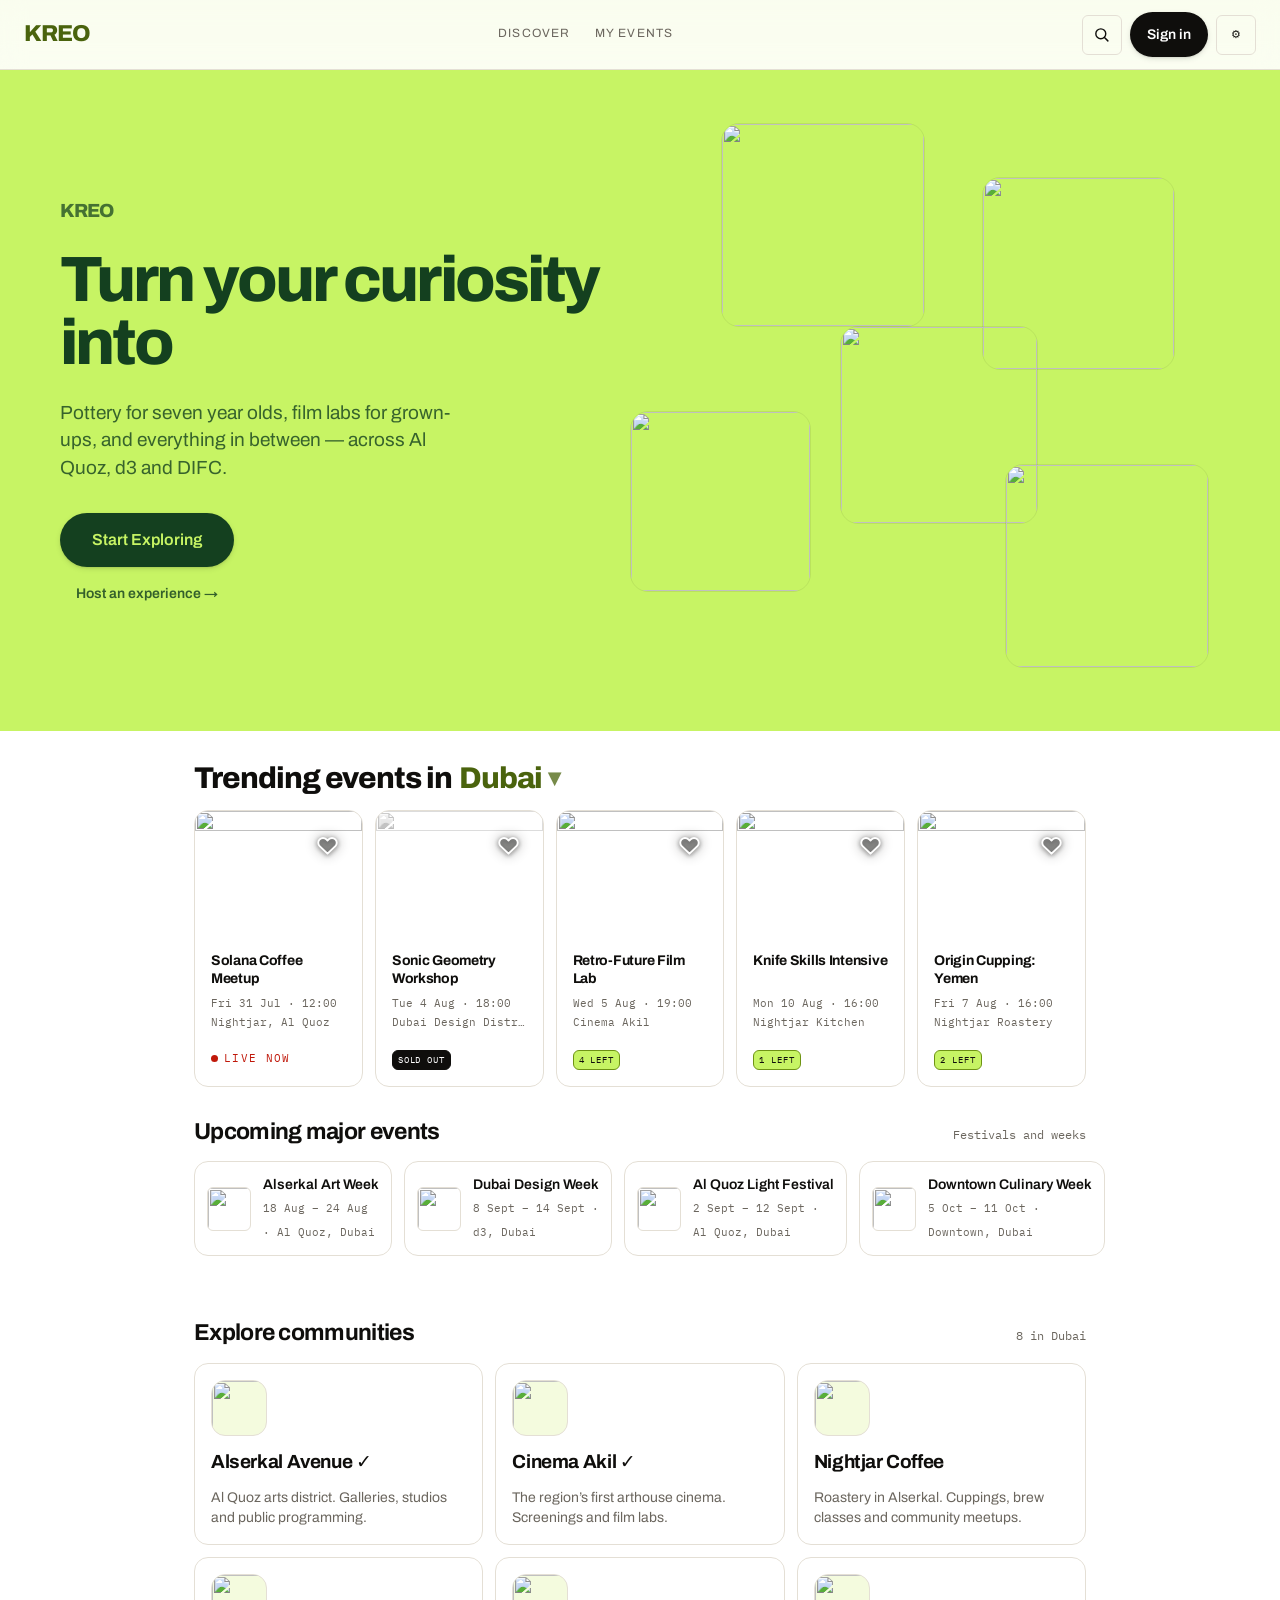
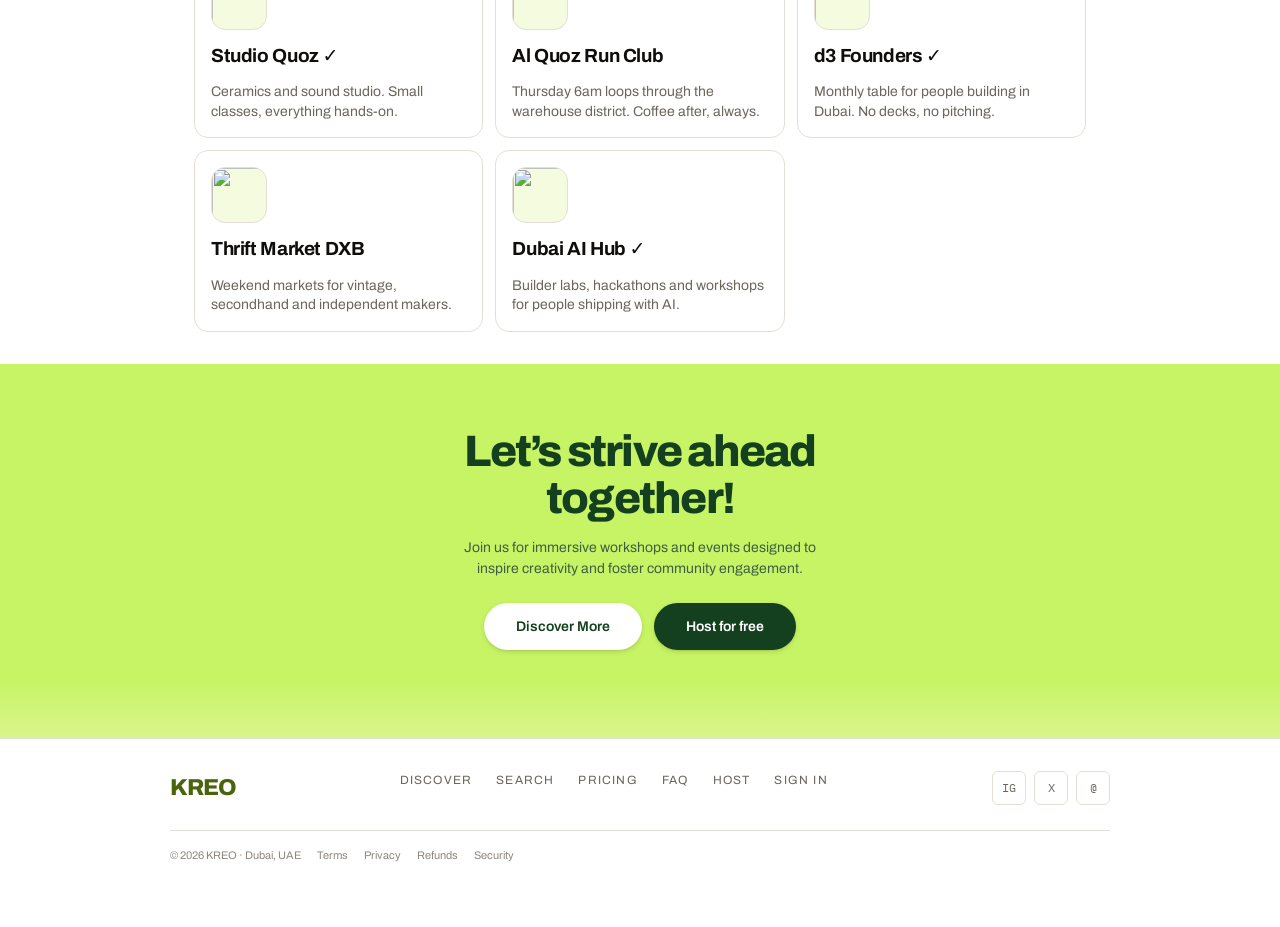
==== commit 989f92b3: "latest" ====
--- a/index.html
+++ b/index.html
@@ -138,7 +138,7 @@
 .h1{font-family:var(--f-display);font-size:var(--t-2xl);font-weight:800;line-height:1.05;letter-spacing:-.035em;margin:0}
 .h2{font-family:var(--f-display);font-size:var(--t-xl);font-weight:700;line-height:1.15;letter-spacing:-.03em;margin:0}
 .h3{font-size:var(--t-lg);font-weight:700;line-height:1.2;letter-spacing:-.02em;margin:0}
-.body{font-size:var(--t-base);color:var(--grey);margin:0}
+.body{font-family:var(--f);font-size:var(--t-base);line-height:1.5;color:var(--grey);margin:0}
 .meta{font-family:var(--m);font-size:var(--t-xs);color:var(--grey);margin:0}
 .eyebrow{font-family:var(--m);font-size:var(--t-2xs);text-transform:uppercase;
   letter-spacing:.14em;color:var(--grey);margin:0}
@@ -441,7 +441,7 @@
   background:var(--scrim);backdrop-filter:blur(12px);border-bottom:1px solid var(--line)}
 .brand{font-family:var(--f-display);font-size:var(--t-xl);font-weight:800;letter-spacing:-.05em;color:var(--brand-ink)}
 .top__nav{display:flex;gap:var(--s5)}
-.top__nav a{font-family:var(--m);font-size:var(--t-xs);text-transform:uppercase;
+.top__nav a{font-family:var(--f);font-size:var(--t-xs);text-transform:uppercase;
   letter-spacing:.1em;color:var(--grey);padding-bottom:2px;border-bottom:1px solid transparent}
 .top__nav a:hover{color:var(--ink)}
 .top__nav a[aria-current=page]{color:var(--ink);border-bottom-color:var(--brand)}
@@ -878,6 +878,17 @@
 .pick__tabs button[aria-pressed=true]{background:var(--brand);color:var(--on-brand);
   border:1px solid var(--brand-edge)}
 
+/* Profile settings sub-nav — sticky underline style rather than
+   the pill-tab treatment above, since this sits at the top of a
+   whole page of content rather than inside a small dropdown panel. */
+.ptabs{display:flex;gap:var(--s5);border-bottom:1px solid var(--line);
+  overflow-x:auto;margin-bottom:var(--s5)}
+.ptabs button{font-family:var(--m);font-size:var(--t-xs);text-transform:uppercase;
+  letter-spacing:.08em;color:var(--grey);padding:var(--s3) 0;white-space:nowrap;
+  border-bottom:2px solid transparent;cursor:pointer;flex:none}
+.ptabs button:hover{color:var(--ink)}
+.ptabs button[aria-pressed=true]{color:var(--ink);border-bottom-color:var(--brand-edge);font-weight:600}
+
 .pick__grid{display:grid;grid-template-columns:repeat(2,1fr);gap:var(--s3)}
 
 /* City card. The lime duotone comes from a multiply blend over a
@@ -1004,7 +1015,7 @@
   flex-wrap:wrap;align-items:flex-start}
 .foot__b{font-family:var(--f-display);font-size:var(--t-xl);font-weight:800;letter-spacing:-.05em;color:var(--brand-ink)}
 .foot__nav{display:flex;gap:var(--s5);flex-wrap:wrap;flex:1;justify-content:center}
-.foot__nav a{font-family:var(--m);font-size:var(--t-xs);text-transform:uppercase;
+.foot__nav a{font-family:var(--f);font-size:var(--t-xs);text-transform:uppercase;
   letter-spacing:.1em;color:var(--grey)}
 .foot__nav a:hover{color:var(--ink)}
 .foot__soc{display:flex;gap:var(--s2)}
@@ -1013,7 +1024,7 @@
 .foot__soc a:hover{border-color:var(--ink);color:var(--ink)}
 .foot__legal{max-width:940px;margin:var(--s5) auto 0;display:flex;gap:var(--s4);
   flex-wrap:wrap;padding-top:var(--s4);border-top:1px solid var(--line)}
-.foot__legal a,.foot__legal span{font-family:var(--m);font-size:var(--t-2xs);color:var(--grey-2)}
+.foot__legal a,.foot__legal span{font-family:var(--f);font-size:var(--t-2xs);color:var(--grey-2)}
 .foot__legal a:hover{color:var(--ink)}
 @media(max-width:720px){
   .foot__in{flex-direction:column;align-items:center;text-align:center}
@@ -2075,6 +2086,7 @@
   /* role drives what the nav exposes. guest -> attendee -> host */
   session: {authed:false, role:'guest', brand_id:null},
   me: {name:'Chesna Ahuja', initials:'CA', email:'chesna@example.com',
+       phone:'+971 50 123 4567', joined:'2026-03-14',
        credits: 4500, code:'CHESNA-KREO', invited: 3,
        interests:['workshops','art','food']},
   ledger: [
@@ -2504,6 +2516,14 @@
    not a navigation. Selecting it must never change HUB or move the
    site anywhere; it just shows a coming-soon line in the same panel. */
 let PICKCITY='dubai';
+/* Which section of the profile page is showing. Same in-page-tab
+   pattern as PICKCITY — one URL, several views, no extra routes
+   for what is really one settings screen. */
+let PROFILETAB='account';
+/* Whether the type-to-confirm delete panel is showing. Deliberately
+   not just a toast on click — an account deletion needs real
+   friction, not a single accidental click. */
+let DELETECONFIRM=false;
 
 function cityPicker(){
   const cur=DB.hubs.find(h=>h.slug===HUB)||DB.hubs[0];
@@ -2731,10 +2751,12 @@
 const PRICE_MAX = Math.ceil(Math.max(...DB.events.map(e=>e.price_cents))/100/50)*50;
 if(!SQ.max) SQ.max = PRICE_MAX;
 
-views.search = () => {
+/* Shared by the full page render (views.search) and the surgical
+   refresh (refreshSearch, see wireSearch) — one source of truth for
+   which chips exist, so the two paths can never disagree about
+   active filters. */
+function buildChips(){
   const cats=DB.categories.filter(c=>c.slug!=='all');
-  const hits=searchHits();
-
   const chips=[];
   if(SQ.q)    chips.push(['q','\u201C'+esc(SQ.q)+'\u201D']);
   if(SQ.hub)  chips.push(['hub',(DB.hubs.find(h=>h.slug===SQ.hub)||{}).label||SQ.hub]);
@@ -2742,6 +2764,20 @@
   if(SQ.from) chips.push(['from','From '+SQ.from]);
   if(SQ.to)   chips.push(['to','To '+SQ.to]);
   if(SQ.min>0 || SQ.max<PRICE_MAX) chips.push(['price','AED '+SQ.min+'\u2013'+SQ.max]);
+  return chips;
+}
+function chipsHTML(chips){
+  if(!chips.length) return '';
+  return '<div class="active">'+chips.map(c=>
+      '<span class="active__c">'+c[1]+
+      '<button data-unfilter="'+c[0]+'" aria-label="Remove filter">&times;</button></span>').join('')+
+    '<button class="btn" data-v="quiet" style="padding:4px 8px" data-clear>Clear all</button></div>';
+}
+
+views.search = () => {
+  const cats=DB.categories.filter(c=>c.slug!=='all');
+  const hits=searchHits();
+  const chips=buildChips();
 
   const rail =
     '<aside class="srch__rail">'+
@@ -2806,12 +2842,7 @@
       publicEvents().length+' events across Dubai.</p>'+
     '<div class="srch">'+rail+
       '<div class="srch__main">'+
-        (chips.length
-          ? '<div class="active">'+chips.map(c=>
-              '<span class="active__c">'+c[1]+
-              '<button data-unfilter="'+c[0]+'" aria-label="Remove filter">&times;</button></span>').join('')+
-            '<button class="btn" data-v="quiet" style="padding:4px 8px" data-clear>Clear all</button></div>'
-          : '')+
+        '<div id="activechips">'+chipsHTML(chips)+'</div>'+
         '<div class="srch__bar">'+
           '<p class="meta" id="rcount">'+hits.length+' event'+(hits.length===1?'':'s')+'</p>'+
           '<div style="display:flex;gap:var(--s2);align-items:center">'+
@@ -3532,15 +3563,96 @@
 
 views.profile = () => {
   const me=DB.me;
-  const bookings=DB.bookings.length;
-  return '<div class="wrap view"><div class="sec">'+
-    '<div style="display:flex;gap:var(--s4);align-items:center;flex-wrap:wrap">'+
-      '<span class="mark" data-size="lg">'+esc(me.initials)+'</span>'+
-      '<div style="flex:1;min-width:180px"><h1 class="h1">'+esc(me.name)+'</h1>'+
-      '<p class="meta">'+esc(me.email)+'</p></div>'+
+
+  const TABS=[['account','Account'],['saved','Saved & following'],
+    ['credits','Credits'],['prefs','Preferences'],['privacy','Privacy']];
+
+  return '<div class="wrap view"><div class="sec" style="padding-top:var(--s5);padding-bottom:var(--s4)">'+
+    '<div style="display:flex;gap:var(--s3);align-items:center;flex-wrap:wrap">'+
+      '<span class="mark" style="position:relative">'+esc(me.initials)+
+        '<button data-toast="Photo picker opens here" aria-label="Change photo" '+
+          'style="position:absolute;bottom:-3px;right:-3px;width:16px;height:16px;'+
+          'border-radius:50%;background:var(--ink);color:var(--paper);font-size:8px;'+
+          'display:grid;place-items:center;border:2px solid var(--paper)">&#9998;</button></span>'+
+      '<div style="flex:1;min-width:180px"><p class="h3" style="margin:0">'+esc(me.name)+'</p>'+
+      '<p class="meta">Member since '+F.day(me.joined).long+'</p></div>'+
+      '<button class="btn" data-v="quiet" style="padding:6px 10px" data-logout>Sign out</button>'+
     '</div>'+
 
-    '<div class="credit" style="margin-top:var(--s5)">'+
+    '<div class="ptabs" style="margin-top:var(--s4)">'+
+      TABS.map(t=>'<button data-ptab="'+t[0]+'" aria-pressed="'+(PROFILETAB===t[0])+'">'+
+        t[1]+'</button>').join('')+
+    '</div>'+
+
+    profileTabBody(me)+
+
+    '<div style="height:var(--s5)"></div></div></div>';
+};
+
+function profileTabBody(me){
+  if(PROFILETAB==='saved')   return profileSaved();
+  if(PROFILETAB==='credits') return profileCredits(me);
+  if(PROFILETAB==='prefs')   return profilePrefs(me);
+  if(PROFILETAB==='privacy') return profilePrivacy();
+  return profileAccount(me);
+}
+
+/* ---------- Account: real, editable fields, genuinely saved back
+   into DB.me on submit — same principle as Manage Event and the
+   boost feature: a demo that actually mutates state is a far more
+   honest, convincing prototype than one that just shows a toast. */
+function profileAccount(me){
+  return '<div class="panel" style="max-width:480px">'+
+    '<div class="field"><label class="label" for="p-n">Full name</label>'+
+      '<input class="input" id="p-n" value="'+esc(me.name)+'"></div>'+
+    '<div class="field"><label class="label" for="p-e">Email</label>'+
+      '<input class="input" id="p-e" type="email" value="'+esc(me.email)+'"></div>'+
+    '<div class="field" style="margin-bottom:0"><label class="label" for="p-ph">Phone</label>'+
+      '<input class="input" id="p-ph" type="tel" value="'+esc(me.phone||'')+'"></div>'+
+    '<button class="btn" data-v="primary" style="margin-top:var(--s4)" '+
+      'data-profilesave>Save changes</button>'+
+  '</div>';
+}
+
+/* ---------- Saved & following: DB.saved and DB.follows were real
+   data with nowhere to actually review them from before this —
+   the heart/follow buttons scattered across the site had no single
+   place that showed everything you had collected. Reuses the exact
+   same [data-save]/[data-follow] handlers already wired globally,
+   rather than building parallel unsave/unfollow logic here. */
+function profileSaved(){
+  const savedEvents=[...DB.saved].map(id=>event_(id)).filter(Boolean);
+  const followedBrands=[...DB.follows].filter(id=>id!=='city')
+    .map(id=>DB.brands.find(b=>b.id===id)).filter(Boolean);
+
+  return '<div class="sec" style="padding-top:0">'+
+    '<div class="sec__h"><h2 class="h2">Saved events</h2>'+
+      '<span class="meta">'+savedEvents.length+' saved</span></div>'+
+    (savedEvents.length
+      ? '<div class="grid">'+
+          savedEvents.map(e=>card(e,'tile')).join('')+'</div>'
+      : emptyState('Nothing saved yet','Tap the heart on any event to keep it here.'))+
+  '</div>'+
+  '<div class="sec" style="padding-top:0">'+
+    '<div class="sec__h"><h2 class="h2">Following</h2>'+
+      '<span class="meta">'+followedBrands.length+' hosts</span></div>'+
+    (followedBrands.length
+      ? '<div class="stack">'+followedBrands.map(b=>
+          '<div class="panel" style="display:flex;align-items:center;gap:var(--s3)">'+
+            '<span class="mark">'+esc(b.initials)+'</span>'+
+            '<a href="#/brand/'+b.id+'" style="flex:1;font-weight:600;font-size:var(--t-sm)">'+
+              esc(b.name)+'</a>'+
+            '<button class="btn" data-v="quiet" data-follow="'+b.id+'">Following</button>'+
+          '</div>').join('')+'</div>'
+      : emptyState('Not following anyone yet','Follow a host to see their new events first.'))+
+  '</div>';
+}
+
+/* ---------- Credits: the page's original content, unchanged,
+   just relocated to its own tab instead of sharing one long
+   scroll with everything else. */
+function profileCredits(me){
+  return '<div class="credit">'+
       '<span class="credit__l">KREO credits</span>'+
       '<span class="credit__n">'+(me.credits/100).toFixed(0)+'</span>'+
       '<span class="credit__l">AED '+(me.credits/100).toFixed(0)+' off your next booking</span>'+
@@ -3563,9 +3675,16 @@
           esc(l.t)+'</p><p class="meta">'+l.d+'</p></div>'+
           '<span class="ledger__v" data-dir="'+l.dir+'">'+
           (l.dir==='in'?'+':'')+(l.v?('AED '+(l.v/100).toFixed(0)):'\u2014')+'</span></div>').join('')+
-      '</div></div>'+
-
-    '<div class="sec" style="padding-top:0">'+
+      '</div></div>';
+}
+
+/* ---------- Preferences: interests + notification channels. The
+   newsletter toggle already existed; waitlist/booking-reminder
+   toggles are the same channels already described on the
+   Notifications page, given a place to actually control them from
+   rather than only being mentioned in copy there. */
+function profilePrefs(me){
+  return '<div class="sec" style="padding-top:0">'+
       '<div class="sec__h"><h2 class="h2">Your interests</h2>'+
         '<span class="meta">Shapes what you see first</span></div>'+
       '<div style="display:flex;gap:var(--s2);flex-wrap:wrap">'+
@@ -3575,17 +3694,91 @@
       '</div></div>'+
 
     '<div class="sec" style="padding-top:0">'+
-      '<div class="panel" style="display:flex;gap:var(--s4);align-items:center;flex-wrap:wrap">'+
-        '<div style="flex:1;min-width:200px"><p class="h3">Weekly newsletter</p>'+
-        '<p class="body" style="font-size:var(--t-sm)">What\u2019s new from the hosts and '+
-          'communities you follow. One email, Thursdays.</p></div>'+
-        '<label class="toggle" style="border-bottom:0;padding:0">'+
-          '<input type="checkbox" checked><span class="track"></span></label></div>'+
+      '<div class="sec__h"><h2 class="h2">Notifications</h2></div>'+
+      '<div class="panel" style="padding:0">'+
+        [['Weekly newsletter','What\u2019s new from hosts and communities you follow \u2014 Thursdays.',true],
+         ['Booking reminders','A nudge the day before something you booked.',true],
+         ['Waitlist alerts','The moment a seat opens on something you\u2019re waiting for.',true],
+         ['Price drops','When a saved event lowers its price.',false]
+        ].map((r,i)=>'<label class="toggle" style="padding:var(--s4)'+
+          (i<3?';border-bottom:1px solid var(--line)':'')+'">'+
+          '<div style="flex:1"><p class="h3" style="font-size:var(--t-sm)">'+r[0]+'</p>'+
+          '<p class="body" style="font-size:var(--t-sm);margin-top:2px">'+r[1]+'</p></div>'+
+          '<input type="checkbox"'+(r[2]?' checked':'')+'><span class="track"></span></label>').join('')+
+      '</div></div>';
+}
+
+/* ---------- Privacy: security + account-level controls. Password
+   change and connected accounts are demo fields, same convention
+   as the rest of this prototype \u2014 they show the shape of the
+   feature without a real backend behind them. Delete account is
+   real UI, deliberately not wired to anything destructive. */
+function profilePrivacy(){
+  /* Two columns instead of four stacked full-width panels — the
+     same page-fits-on-one-screen goal that shaped the sign-in and
+     signup pages applies here too, and this tab was the one most
+     likely to actually need scrolling. */
+  return '<div class="authcols">'+
+      '<div class="panel" style="padding:var(--s4)">'+
+        '<p class="h3" style="margin-bottom:var(--s3)">Password</p>'+
+        '<div class="field"><label class="label" for="p-cp">Current password</label>'+
+          '<input class="input" id="p-cp" type="password" placeholder="\u2022\u2022\u2022\u2022\u2022\u2022\u2022\u2022"></div>'+
+        '<div class="field" style="margin-bottom:0"><label class="label" for="p-np">New password</label>'+
+          '<input class="input" id="p-np" type="password" placeholder="At least 8 characters"></div>'+
+        '<button class="btn" data-v="outline" style="width:100%;margin-top:var(--s3)" '+
+          'data-toast="Password updated">Update password</button>'+
+      '</div>'+
+
+      '<div class="panel" style="padding:var(--s4)">'+
+        '<p class="h3" style="margin-bottom:var(--s3)">Connected accounts</p>'+
+        [['Google','Not connected'],['Apple','Not connected']].map(a=>
+          '<div style="display:flex;align-items:center;gap:var(--s2);padding:var(--s2) 0">'+
+            '<span style="flex:1;font-weight:600;font-size:var(--t-sm)">'+a[0]+'</span>'+
+            '<span class="meta">'+a[1]+'</span>'+
+            '<button class="btn" data-v="outline" style="padding:6px 10px" '+
+              'data-toast="'+a[0]+' connected">Connect</button>'+
+          '</div>').join('')+
+      '</div>'+
     '</div>'+
-    '<div class="sec" style="padding-top:0">'+
-      '<button class="btn" data-v="outline" data-logout>Sign out</button></div>'+
-    '<div style="height:var(--s7)"></div></div></div>';
-};
+
+    '<div class="panel" style="margin-top:var(--s4);padding:var(--s4)">'+
+      (DELETECONFIRM ? deleteConfirmPanel() : deleteRevealPanel())+
+    '</div>';
+}
+
+const DELETE_PHRASE='delete my account';
+
+function deleteRevealPanel(){
+  return '<div style="display:flex;align-items:center;gap:var(--s4);flex-wrap:wrap">'+
+    '<div style="flex:1;min-width:220px">'+
+      '<p class="body" style="font-size:var(--t-sm)">Export a copy of everything KREO has '+
+        'about you, or permanently delete your account.</p>'+
+    '</div>'+
+    '<button class="btn" data-v="outline" '+
+      'data-toast="Export started \u2014 we\u2019ll email a link">Export my data</button>'+
+    '<button class="btn" data-v="outline" style="border-color:var(--live);color:var(--live)" '+
+      'data-delete-reveal>Delete account</button>'+
+  '</div>';
+}
+
+/* Typing the exact phrase is the actual safeguard here — the
+   button being disabled is a convenience, not the real gate. See
+   the click handler for data-delete-confirm, which checks the
+   input's value again before doing anything, rather than trusting
+   that a disabled attribute was never bypassed. */
+function deleteConfirmPanel(){
+  return '<p class="h3" style="color:var(--live);margin-bottom:6px">Delete your account</p>'+
+    '<p class="body" style="font-size:var(--t-sm);margin-bottom:var(--s3)">This permanently '+
+      'deletes your profile, bookings and credits. It cannot be undone. Type '+
+      '<b>'+DELETE_PHRASE+'</b> to confirm.</p>'+
+    '<input class="input" id="del-confirm" autocomplete="off" spellcheck="false" '+
+      'placeholder="'+DELETE_PHRASE+'" style="margin-bottom:var(--s3)">'+
+    '<div class="btn-row">'+
+      '<button class="btn" data-v="quiet" style="flex:1" data-delete-cancel>Cancel</button>'+
+      '<button class="btn" style="flex:1;background:var(--live);color:#fff" '+
+        'id="delete-confirm-btn" data-delete-confirm disabled>Permanently delete account</button>'+
+    '</div>';
+}
 
 views.payouts = () => {
   const mine=DB.events.filter(e=>e.brand_id==='b4');
@@ -3644,12 +3837,23 @@
     '<div class="sec" style="padding-top:0">'+
       '<div class="sec__h"><h2 class="h2">By event</h2>'+
         '<span class="meta">Open Analytics on a single event for the full breakdown</span></div>'+
-      '<div class="stack">'+mine.map(e=>
-        '<a class="panel" href="#/eventanalytics/'+e.id+'" '+
-          'style="display:flex;align-items:center;gap:var(--s3)">'+
-          '<span style="flex:1;font-weight:600;font-size:var(--t-sm)">'+esc(e.title)+'</span>'+
-          '<span class="meta">'+(e.views||0)+' views \u00b7 '+e.booked_count+'/'+e.capacity+' booked</span>'+
-        '</a>').join('')+
+      '<div class="stack">'+mine.map(e=>{
+        const fillPct=Math.round(e.booked_count/e.capacity*100);
+        const revenue=(e.booked_count*e.price_cents/100).toFixed(0);
+        const boost=DB.boosts[e.id];
+        return '<a class="panel" href="#/eventanalytics/'+e.id+'" '+
+          'style="display:flex;align-items:center;gap:var(--s3);flex-wrap:wrap">'+
+          '<div style="flex:1;min-width:160px">'+
+            '<div style="display:flex;align-items:center;gap:8px;flex-wrap:wrap">'+
+              '<span style="font-weight:600;font-size:var(--t-sm)">'+esc(e.title)+'</span>'+
+              (boost?'<span class="boosted">Boosted \u00b7 '+boost.days+'d left</span>':'')+
+            '</div>'+
+            '<span class="meta">'+(e.views||0)+' views \u00b7 '+e.booked_count+'/'+e.capacity+
+              ' booked \u00b7 AED '+revenue+'</span>'+
+          '</div>'+
+          '<span style="font-weight:700;font-size:var(--t-sm);color:var(--brand-ink)">'+fillPct+'% full</span>'+
+        '</a>';
+      }).join('')+
       '</div></div>'+
     '<div style="height:var(--s7)"></div></div>';
 };
@@ -4302,6 +4506,7 @@
   RAIL.init();
   if(shown==='book') recalc();
   if(shown==='search') wireSearch();
+  if(shown==='profile') wireProfile();
   if(shown==='map') setTimeout(initMap,0);
   if(shown==='event') setTimeout(initEventMap,0);
 }
@@ -4398,6 +4603,12 @@
   out.className = hits.length ? 'results reveal' : '';
   out.innerHTML = hits.length ? hits.map(e=>card(e,'tile')).join('')
     : emptyState('No events match','Try removing a category or widening the price range.');
+  /* Chips were never refreshed here — meaning even the keyword
+     search's own "quoted" filter tag has been stale since this
+     function was written, not just the filters reported as
+     reloading the page. Same fix covers both. */
+  const cc=document.getElementById('activechips');
+  if(cc) cc.innerHTML = chipsHTML(buildChips());
 }
 
 /* The slider updates its fill and labels on every input event but
@@ -4417,16 +4628,29 @@
   if(bv) bv.textContent=b;
 }
 
+/* Only present when DELETECONFIRM is true and the Privacy tab is
+   open — the null-check on the element covers every other case,
+   same convention as wireSearch() checking each field exists
+   before binding. */
+function wireProfile(){
+  const inp=document.getElementById('del-confirm');
+  const btn=document.getElementById('delete-confirm-btn');
+  if(!inp || !btn) return;
+  inp.addEventListener('input', ()=>{
+    btn.disabled = inp.value.trim().toLowerCase() !== DELETE_PHRASE;
+  });
+}
+
 function wireSearch(){
   const bind=(id,ev,fn)=>{const el=document.getElementById(id); if(el) el.addEventListener(ev,fn);};
   bind('q','input',e=>{ SQ.q=e.target.value; runSearch(); });
-  bind('f-hub','change',e=>{ SQ.hub=e.target.value; route(); });
-  bind('f-from','change',e=>{ SQ.from=e.target.value; route(); });
-  bind('f-to','change',e=>{ SQ.to=e.target.value; route(); });
+  bind('f-hub','change',e=>{ SQ.hub=e.target.value; runSearch(); });
+  bind('f-from','change',e=>{ SQ.from=e.target.value; runSearch(); });
+  bind('f-to','change',e=>{ SQ.to=e.target.value; runSearch(); });
   bind('f-sort','change',e=>{ SQ.sort=e.target.value; runSearch(); });
   ['pmin','pmax'].forEach(id=>{
     bind(id,'input',paintRange);
-    bind(id,'change',()=>route());
+    bind(id,'change',()=>runSearch());
   });
   paintRange();
 }
@@ -4592,6 +4816,47 @@
     PICKCITY=pt.dataset.picktab;
     route(); setTimeout(()=>PICK.open(),0); return;
   }
+
+  const pft=ev.target.closest('[data-ptab]');
+  if(pft){ PROFILETAB=pft.dataset.ptab; route(); return; }
+
+  const pfs=ev.target.closest('[data-profilesave]');
+  if(pfs){
+    /* Genuinely writes back into DB.me — same principle as Manage
+       Event and the boost feature elsewhere in this prototype. */
+    const n=document.getElementById('p-n'), em=document.getElementById('p-e'),
+          ph=document.getElementById('p-ph');
+    if(n && n.value.trim()) DB.me.name = n.value.trim();
+    if(em && em.value.trim()) DB.me.email = em.value.trim();
+    DB.me.initials = DB.me.name.split(' ').filter(Boolean).slice(0,2)
+      .map(w=>w[0].toUpperCase()).join('') || DB.me.initials;
+    if(ph) DB.me.phone = ph.value.trim();
+    toast('Changes saved');
+    route();
+    return;
+  }
+
+  const dr=ev.target.closest('[data-delete-reveal]');
+  if(dr){ DELETECONFIRM=true; route(); return; }
+
+  const dc=ev.target.closest('[data-delete-cancel]');
+  if(dc){ DELETECONFIRM=false; route(); return; }
+
+  const df=ev.target.closest('[data-delete-confirm]');
+  if(df){
+    /* The disabled attribute is a convenience, not the real gate —
+       re-checking the actual typed value here means this still
+       cannot fire from a stray click or a disabled attribute that
+       was somehow bypassed. */
+    const inp=document.getElementById('del-confirm');
+    if(!inp || inp.value.trim().toLowerCase() !== DELETE_PHRASE) return;
+    DELETECONFIRM=false;
+    DB.session={authed:false, role:'guest', brand_id:null};
+    toast('Account deleted');
+    location.hash='#/home'; route();
+    return;
+  }
+
   const ct=ev.target.closest('[data-city]');
   if(ct){
     HUB=ct.dataset.city;
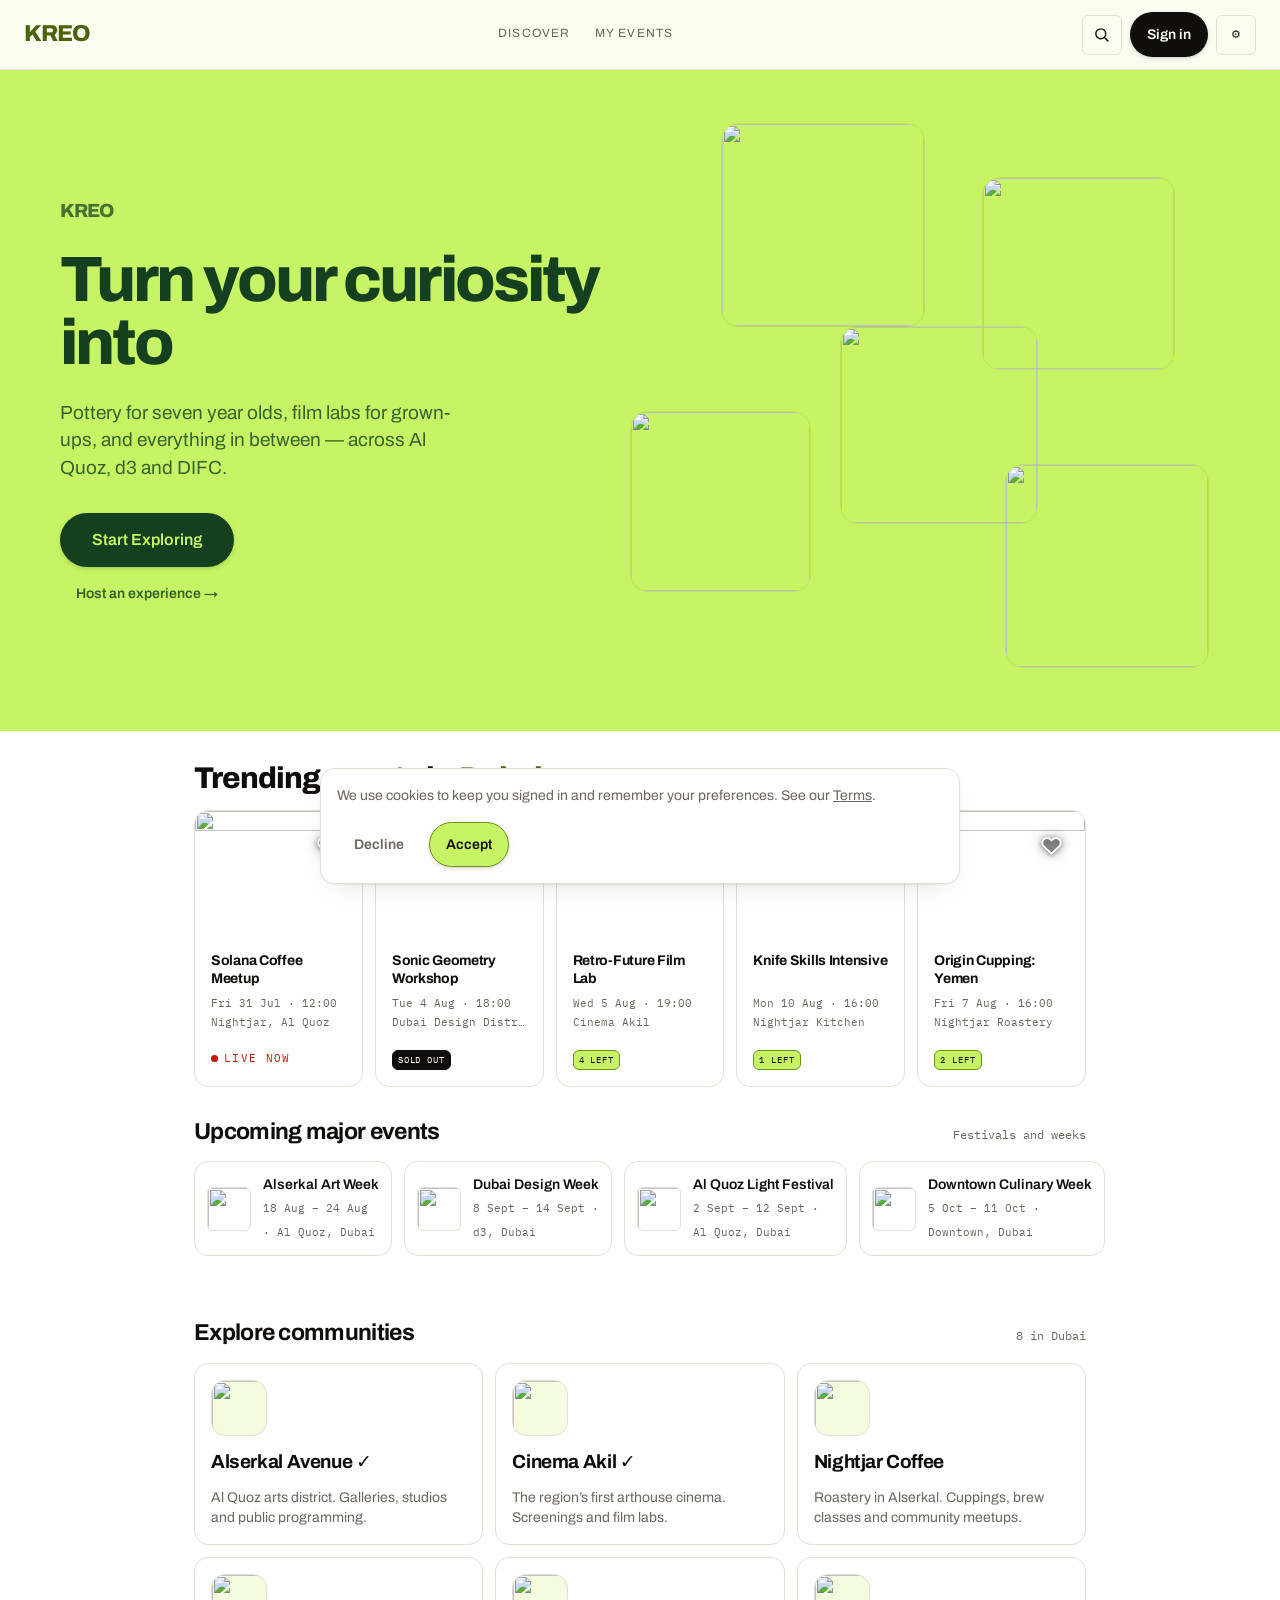
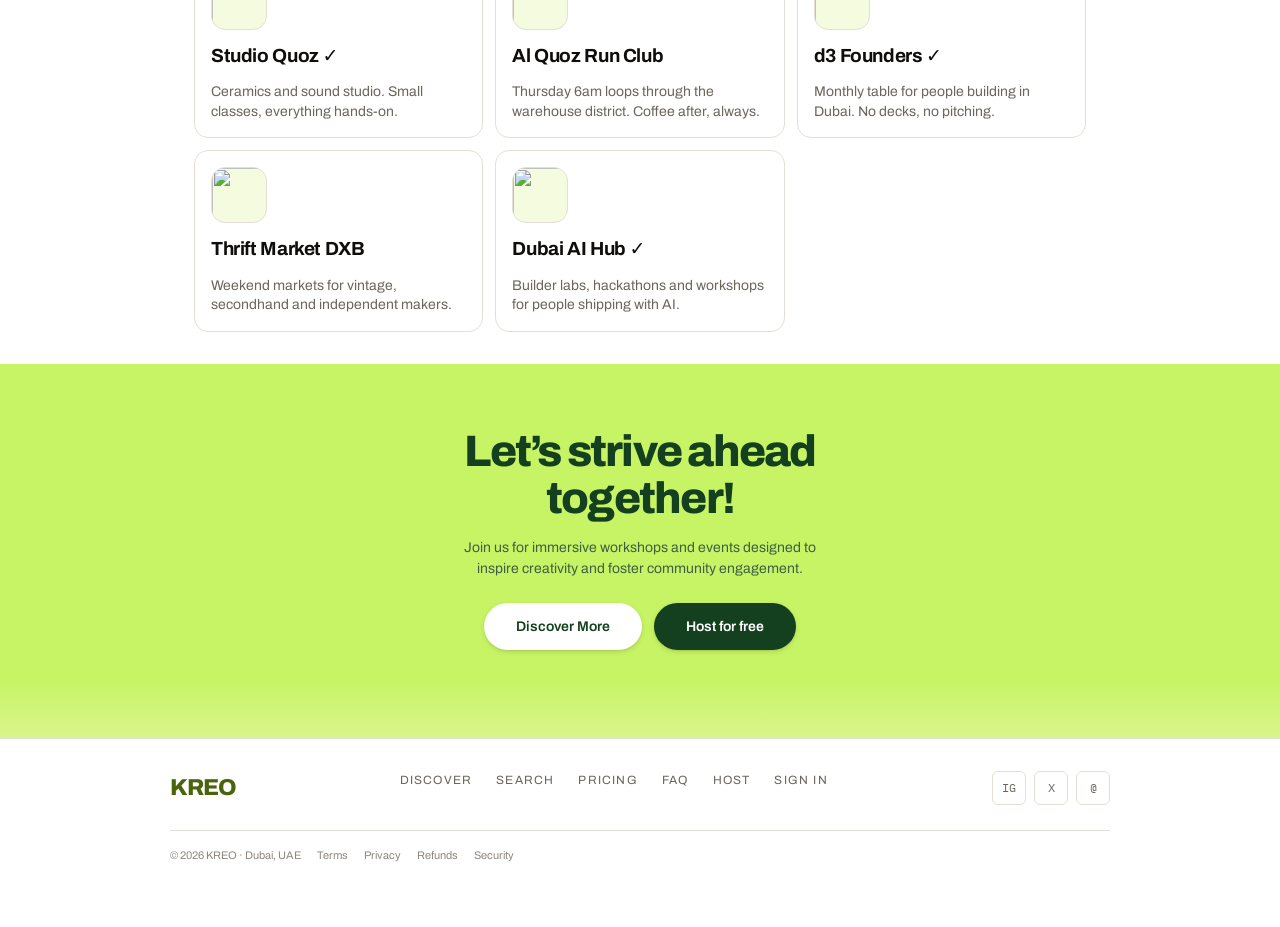
==== commit 53b94cdb: "Gate event submission behind Terms popup; sync DIFC/D3 hubs and white background to admin.html" ====
--- a/index.html
+++ b/index.html
@@ -377,6 +377,20 @@
 .toggle input:checked+.track::after{transform:translateX(18px)}
 .toggle input:focus-visible+.track{outline:2px solid var(--brand-ink);outline-offset:2px}
 
+/* Real checkbox — a tick in a box, not a sliding switch. The
+   toggle above is for on/off settings; terms agreement is something
+   you literally "check", so it needs to look like one, not like a
+   settings switch reused for the wrong job. */
+.chk{display:flex;align-items:flex-start;gap:var(--s2);cursor:pointer}
+.chk input{position:absolute;opacity:0;width:0;height:0}
+.chk__box{width:18px;height:18px;border:1.5px solid var(--line);border-radius:4px;
+  flex:none;margin-top:1px;position:relative;transition:background-color .15s var(--ez),border-color .15s var(--ez)}
+.chk__box::after{content:'';position:absolute;left:5px;top:1px;width:5px;height:9px;
+  border:solid #fff;border-width:0 2px 2px 0;transform:rotate(45deg);opacity:0;transition:opacity .1s var(--ez)}
+.chk input:checked+.chk__box{background:var(--brand-edge);border-color:var(--brand-edge)}
+.chk input:checked+.chk__box::after{opacity:1}
+.chk input:focus-visible+.chk__box{outline:2px solid var(--brand-ink);outline-offset:2px}
+
 .stepper{display:inline-flex;align-items:center;border:1px solid var(--line);border-radius:var(--r1)}
 .stepper button{width:46px;height:46px;font-size:19px;cursor:pointer}
 .stepper button:hover{background:var(--brand-soft)}
@@ -1026,6 +1040,14 @@
   flex-wrap:wrap;padding-top:var(--s4);border-top:1px solid var(--line)}
 .foot__legal a,.foot__legal span{font-family:var(--f);font-size:var(--t-2xs);color:var(--grey-2)}
 .foot__legal a:hover{color:var(--ink)}
+
+.cookiebar{position:fixed;left:var(--s4);right:var(--s4);bottom:var(--s4);z-index:60;
+  max-width:640px;margin:0 auto;background:var(--surface);border:1px solid var(--line);
+  border-radius:var(--r2);box-shadow:var(--sh);padding:var(--s4);
+  display:flex;align-items:center;gap:var(--s4);flex-wrap:wrap;
+  transform:translateY(120%);transition:transform .25s var(--ez);opacity:0;pointer-events:none}
+.cookiebar[data-open=true]{transform:translateY(0);opacity:1;pointer-events:auto}
+@media(max-width:520px){.cookiebar{flex-direction:column;align-items:stretch}}
 @media(max-width:720px){
   .foot__in{flex-direction:column;align-items:center;text-align:center}
   .foot__nav{justify-content:center}
@@ -1663,6 +1685,39 @@
 
 <main id="app" aria-live="polite"></main>
 
+<footer class="foot">
+  <div class="foot__in">
+    <a class="foot__b" href="#/home">KREO</a>
+    <nav class="foot__nav">
+      <a href="#/discover">Discover</a>
+      <a href="#/search">Search</a>
+      <a href="#/pricing">Pricing</a>
+      <a href="#/faq">FAQ</a>
+      <a href="#/gate">Host</a>
+      <a href="#/login">Sign in</a>
+    </nav>
+    <div class="foot__soc">
+      <a href="#/home" aria-label="Instagram">IG</a>
+      <a href="#/home" aria-label="X">X</a>
+      <a href="#/home" aria-label="Email">@</a>
+    </div>
+  </div>
+  <div class="foot__legal">
+    <span>&copy; 2026 KREO &middot; Dubai, UAE</span>
+    <a href="#/home">Terms</a><a href="#/home">Privacy</a>
+    <a href="#/home">Refunds</a><a href="#/home">Security</a>
+  </div>
+</footer>
+
+<div id="cookiebar" class="cookiebar" data-open="false">
+  <p class="body" style="margin:0;font-size:var(--t-sm)">We use cookies to keep you signed in
+    and remember your preferences. See our <a href="#/terms" style="text-decoration:underline">Terms</a>.</p>
+  <div class="btn-row" style="flex:none">
+    <button class="btn" data-v="quiet" id="cookiedecline">Decline</button>
+    <button class="btn" data-v="primary" id="cookieaccept">Accept</button>
+  </div>
+</div>
+
 
 <div class="sheet" id="sheet" role="dialog" aria-modal="true" aria-labelledby="sheet-t">
   <div class="sheet__c">
@@ -1681,6 +1736,35 @@
       <input id="sheet-url" readonly value="https://kreo.ae/e/">
       <button class="btn" data-v="outline" data-share="copy">Copy</button>
     </div>
+  </div>
+</div>
+
+<div class="sheet" id="termssheet" role="dialog" aria-modal="true" aria-labelledby="terms-t">
+  <div class="sheet__c" style="max-height:86vh;overflow-y:auto">
+    <div class="modal__head" style="display:flex;align-items:center;gap:var(--s3);margin-bottom:var(--s2)">
+      <h2 class="h3" id="terms-t" style="flex:1">Before you submit</h2>
+      <button class="btn" data-v="quiet" data-termsclose aria-label="Close">&times;</button>
+    </div>
+    <div class="panel" style="max-height:220px;overflow-y:auto;margin-bottom:var(--s4)">
+      <p class="body">Your access to and use of the Service is conditioned on your acceptance
+        of and compliance with these Terms. These Terms apply to all visitors, users and
+        others who access or use the Service.</p>
+      <p class="body" style="margin-top:var(--s3)">By accessing or using the Service, you
+        agree to be bound by these Terms. If you disagree with any part of the Terms, you
+        may not access the Service.</p>
+      <p class="body" style="margin-top:var(--s3)">Applicable platform and additional fees
+        are non-refundable from KREO. If you choose to give a refund beyond your stated
+        cancellation policy, you cover the remaining platform and card-processing fees on
+        that booking &mdash; the platform is not liable for the difference.</p>
+    </div>
+    <label class="chk" style="margin-bottom:var(--s4)">
+      <input type="checkbox" id="terms-ok"><span class="chk__box"></span>
+      <span style="flex:1;font-size:var(--t-sm)">I have read and agree to the
+        <a href="#/terms" style="text-decoration:underline;color:var(--brand-ink)">Terms of use</a>
+        for this listing.</span>
+    </label>
+    <button class="btn" data-v="primary" data-size="lg" style="width:100%"
+      id="terms-submit" data-termsconfirm disabled>Agree &amp; submit</button>
   </div>
 </div>
 
@@ -1788,7 +1872,9 @@
     {slug:'alquoz',    label:'Al Quoz',         lat:25.1421, lng:55.2274},
     {slug:'barsha',    label:'Barsha',          lat:25.1107, lng:55.2007},
     {slug:'alnahda',   label:'Al Nahda',        lat:25.2897, lng:55.3653},
-    {slug:'ranches',   label:'Arabian Ranches', lat:25.0518, lng:55.2699}
+    {slug:'ranches',   label:'Arabian Ranches', lat:25.0518, lng:55.2699},
+    {slug:'difc',      label:'DIFC',            lat:25.2138, lng:55.2822},
+    {slug:'d3',        label:'Dubai Design District', lat:25.1868, lng:55.3151}
   ],
 
 
@@ -2502,8 +2588,6 @@
         '</div>'+
       '</div>'+
     '</section>'+
-
-    footer()+
   '</div>';
 };
 
@@ -2584,33 +2668,6 @@
         '<span class="major__b"><b>'+esc(m.title)+'</b>'+
         '<span>'+fmt(m.from)+' \u2013 '+fmt(m.to)+' \u00b7 '+esc(m.city)+'</span></span>'+
       '</a>').join('')+'</div></div>';
-}
-
-/* Footer lives on the landing page only — inside the app the tab
-   bar already carries navigation. */
-function footer(){
-  return '<footer class="foot">'+
-    '<div class="foot__in">'+
-      '<a class="foot__b" href="#/home">KREO</a>'+
-      '<nav class="foot__nav">'+
-        '<a href="#/discover">Discover</a>'+
-        '<a href="#/search">Search</a>'+
-        '<a href="#/pricing">Pricing</a>'+
-        '<a href="#/faq">FAQ</a>'+
-        '<a href="#/gate">Host</a>'+
-        '<a href="#/login">Sign in</a>'+
-      '</nav>'+
-      '<div class="foot__soc">'+
-        '<a href="#/home" aria-label="Instagram">IG</a>'+
-        '<a href="#/home" aria-label="X">X</a>'+
-        '<a href="#/home" aria-label="Email">@</a>'+
-      '</div>'+
-    '</div>'+
-    '<div class="foot__legal">'+
-      '<span>&copy; 2026 KREO &middot; Dubai, UAE</span>'+
-      '<a href="#/home">Terms</a><a href="#/home">Privacy</a>'+
-      '<a href="#/home">Refunds</a><a href="#/home">Security</a>'+
-    '</div></footer>';
 }
 
 /* A rail is only worth its vertical space if it says why it
@@ -3318,9 +3375,7 @@
     '<div class="sec__h" style="margin-bottom:var(--s3)">'+
       '<div><p class="eyebrow">Host</p>'+
       '<h1 class="h2" style="margin-top:2px">Create event</h1></div>'+
-      '<button class="btn" data-v="primary" '+
-        'data-toast="Submitted \u2014 moderation usually takes under 24 hrs" '+
-        'data-boost="e1">Submit for review</button>'+
+      '<button class="btn" data-v="primary" data-termsgate>Submit for review</button>'+
     '</div>'+
 
     /* Set the expectation before they publish, not after — this is
@@ -3344,14 +3399,11 @@
           '<div class="field" style="margin-top:var(--s3)">'+
             '<label class="label" for="c-d">Description</label>'+
             '<textarea class="input" id="c-d" placeholder="What happens, what to bring, who it\u2019s for."></textarea></div>'+
-          '<div class="two" style="margin-top:var(--s3)">'+
-            '<div class="field"><label class="label" for="c-v">Venue</label>'+
-              '<input class="input" id="c-v" placeholder="Warehouse 12"></div>'+
-            '<div class="field"><label class="label" for="c-hub">Area</label>'+
-              '<select class="input" id="c-hub">'+
-                DB.hubs.filter(h=>h.slug!=='all')
-                  .map(h=>'<option>'+esc(h.label)+'</option>').join('')+
-              '</select></div>'+
+          '<div class="field" style="margin-top:var(--s3)">'+
+            '<label class="label" for="c-loc">Location</label>'+
+            '<input class="input" id="c-loc" placeholder="Warehouse 12, Al Quoz \u2014 or a building name">'+
+            '<span class="hint" id="hub-detect">Type an address or building \u2014 we\u2019ll match it to '+
+              'the nearest hub.</span>'+
           '</div>'+
           '<div class="two" style="margin-top:var(--s3)">'+
             '<div class="field"><label class="label" for="c-c">Category</label>'+
@@ -3402,7 +3454,9 @@
               '<option>Flexible \u2014 full refund up to 24 hrs before</option>'+
               '<option>Moderate \u2014 full refund up to 5 days before</option>'+
               '<option>Strict \u2014 50% refund up to 7 days before</option>'+
-            '</select></div>'+
+            '</select>'+
+            '<span class="hint">Applicable platform and additional fees are non-refundable from Kreo.</span>'+
+          '</div>'+
           '<label class="toggle"><input type="checkbox" checked><span class="track"></span>'+
             '<span class="h3">Waitlist when full</span></label>'+
           '<label class="toggle"><input type="checkbox"><span class="track"></span>'+
@@ -4134,9 +4188,20 @@
           '<div class="field"><label class="label" for="s-p2">Confirm</label>'+
             '<input class="input" id="s-p2" type="password" autocomplete="new-password"></div>'+
         '</div>'+
-        '<label class="toggle" style="border-bottom:0;padding:0;margin:2px 0 0">'+
-          '<input type="checkbox" checked><span class="track"></span>'+
-          '<span style="flex:1;font-size:var(--t-sm)">I agree to the Terms and Privacy Policy</span></label>'+
+        '<div class="field" style="margin-bottom:var(--s3)">'+
+          '<label class="label">Two-factor authentication</label>'+
+          '<div class="btn-row">'+
+            '<button type="button" class="btn" data-v="primary" style="flex:1" '+
+              'data-mfa="phone" aria-pressed="true">Phone</button>'+
+            '<button type="button" class="btn" data-v="outline" style="flex:1" '+
+              'data-mfa="app" aria-pressed="false">Authenticator app</button>'+
+          '</div>'+
+        '</div>'+
+        '<label class="chk" style="margin:2px 0 0">'+
+          '<input type="checkbox" checked><span class="chk__box"></span>'+
+          '<span style="flex:1;font-size:var(--t-sm)">I agree to the '+
+            '<a href="#/terms" style="text-decoration:underline;color:var(--brand-ink)">Terms of use</a>'+
+            ' and Privacy Policy</span></label>'+
         '<button class="btn" data-v="primary" data-size="lg" style="width:100%;margin-top:var(--s4)" '+
           'data-login="attendee">Create account</button>'+
       '</div>'+
@@ -4176,9 +4241,20 @@
           '<div class="field"><label class="label" for="h-lic">Trade licence no.</label>'+
             '<input class="input" id="h-lic" placeholder="DED-XXXXXX"></div>'+
         '</div>'+
-        '<label class="toggle" style="border-bottom:0;padding:0;margin:2px 0 0">'+
-          '<input type="checkbox" checked><span class="track"></span>'+
-          '<span style="flex:1;font-size:var(--t-sm)">I agree to the Terms and Host Agreement</span></label>'+
+        '<div class="field" style="margin-bottom:var(--s3)">'+
+          '<label class="label">Two-factor authentication</label>'+
+          '<div class="btn-row">'+
+            '<button type="button" class="btn" data-v="primary" style="flex:1" '+
+              'data-mfa="phone" aria-pressed="true">Phone</button>'+
+            '<button type="button" class="btn" data-v="outline" style="flex:1" '+
+              'data-mfa="app" aria-pressed="false">Authenticator app</button>'+
+          '</div>'+
+        '</div>'+
+        '<label class="chk" style="margin:2px 0 0">'+
+          '<input type="checkbox" checked><span class="chk__box"></span>'+
+          '<span style="flex:1;font-size:var(--t-sm)">I agree to the '+
+            '<a href="#/terms" style="text-decoration:underline;color:var(--brand-ink)">Terms of use</a>'+
+            ' and Host Agreement</span></label>'+
         '<button class="btn" data-v="primary" data-size="lg" style="width:100%;margin-top:var(--s4)" '+
           'data-hostapply>Submit application</button>'+
         /* Not data-login=host: an application is not the same thing
@@ -4433,6 +4509,37 @@
     '<div style="height:var(--s7)"></div></div></div>';
 };
 
+views.terms = () => {
+  return '<div class="wrap view" style="max-width:640px"><div class="sec">'+
+    '<button class="back" data-back>&larr; Back</button>'+
+    '<p class="eyebrow">Legal</p>'+
+    '<h1 class="d2" style="margin-top:2px">Terms of use</h1>'+
+
+    '<div class="panel" style="margin-top:var(--s5)">'+
+      '<p class="body">Your access to and use of the Service is conditioned on your '+
+        'acceptance of and compliance with these Terms. These Terms apply to all visitors, '+
+        'users and others who access or use the Service.</p>'+
+      '<p class="body" style="margin-top:var(--s3)">By accessing or using the Service, you '+
+        'agree to be bound by these Terms. If you disagree with any part of the Terms, you '+
+        'may not access the Service.</p>'+
+    '</div>'+
+
+    '<div class="sec" style="padding-top:0">'+
+      '<div class="sec__h"><h2 class="h2">Refunds and fees</h2></div>'+
+      '<div class="panel">'+
+        '<p class="body">Applicable platform and additional fees are non-refundable from '+
+          'KREO.</p>'+
+        '<p class="body" style="margin-top:var(--s3)">If a host chooses to give a full refund '+
+          'beyond what their stated cancellation policy requires, the host \u2014 not KREO \u2014 '+
+          'covers the remaining platform and card-processing fees on that booking. The '+
+          'platform is not liable for the difference.</p>'+
+        '<p class="body" style="margin-top:var(--s3)">KREO\u2019s commission is up to 10% '+
+          '<span class="meta">(subject to change)</span>.</p>'+
+      '</div>'+
+    '</div>'+
+    '<div style="height:var(--s7)"></div></div></div>';
+};
+
 views.pricing = () => {
   return '<div class="wrap view"><div class="sec">'+
     '<h1 class="d2">Pricing</h1>'+
@@ -4507,6 +4614,7 @@
   if(shown==='book') recalc();
   if(shown==='search') wireSearch();
   if(shown==='profile') wireProfile();
+  if(shown==='create') wireCreate();
   if(shown==='map') setTimeout(initMap,0);
   if(shown==='event') setTimeout(initEventMap,0);
 }
@@ -4632,6 +4740,49 @@
    open — the null-check on the element covers every other case,
    same convention as wireSearch() checking each field exists
    before binding. */
+/* Simulated hub detection: keyword-matching a typed address against
+   hub names and a handful of known landmarks, not real geocoding.
+   Real location-to-hub detection needs an actual geocoding service
+   (Google Places, Mapbox) with an API key and a backend to call it
+   from — neither exists in this static prototype. This is a
+   convincing demo of the INTERACTION, not the real capability;
+   said plainly rather than pretending a keyword match is geocoding. */
+const HUB_LANDMARKS = {
+  difc:['difc','gate building','financial centre','financial center'],
+  d3:['d3','design district','dubai design district'],
+  downtown:['downtown','burj khalifa','dubai mall','boulevard'],
+  silicon:['silicon oasis','dsoa'],
+  alquoz:['al quoz','alquoz','warehouse'],
+  barsha:['barsha','mall of the emirates','moe'],
+  alnahda:['al nahda','alnahda'],
+  ranches:['arabian ranches','ranches']
+};
+function detectHub(text){
+  const t=text.toLowerCase();
+  for(const h of DB.hubs){
+    if(h.slug==='all') continue;
+    if(t.includes(h.label.toLowerCase())) return h;
+  }
+  for(const [slug,words] of Object.entries(HUB_LANDMARKS)){
+    if(words.some(w=>t.includes(w))) return DB.hubs.find(h=>h.slug===slug);
+  }
+  return null;
+}
+function wireCreate(){
+  const loc=document.getElementById('c-loc'), out=document.getElementById('hub-detect');
+  if(!loc || !out) return;
+  loc.addEventListener('input', ()=>{
+    if(!loc.value.trim()){
+      out.textContent='Type an address or building \u2014 we\u2019ll match it to the nearest hub.';
+      return;
+    }
+    const hub=detectHub(loc.value);
+    out.textContent = hub
+      ? 'Nearest hub: '+hub.label+' (estimated from what you typed, not GPS)'
+      : 'No hub match yet \u2014 try adding an area or landmark name.';
+  });
+}
+
 function wireProfile(){
   const inp=document.getElementById('del-confirm');
   const btn=document.getElementById('delete-confirm-btn');
@@ -4872,6 +5023,15 @@
   if(sl){ CART.sess=+sl.dataset.sess; CART.qty=1; route(); return; }
   const tr=ev.target.closest('[data-tier]');
   if(tr){ CART.tier=+tr.dataset.tier; route(); return; }
+  const mf=ev.target.closest('[data-mfa]');
+  if(mf){
+    document.querySelectorAll('[data-mfa]').forEach(x=>{
+      const on=x===mf;
+      x.setAttribute('aria-pressed',String(on));
+      x.dataset.v = on ? 'primary' : 'outline';
+    });
+    return;
+  }
   const pm=ev.target.closest('[data-pay]');
   if(pm){
     CART.pay=pm.dataset.pay;
@@ -4998,20 +5158,30 @@
   const sb=ev.target.closest('[data-share]');
   if(sb){ SHEET.send(sb.dataset.share); return; }
 
-  /* boost sheet — two entry points, deliberately different:
-     data-boost opens on the intro ("want more people to discover
-     this?") screen, used right after Submit; data-boostgo skips
-     straight to the goal/budget picker, used by the dashboard's
-     per-event Boost button where re-selling the idea is just
-     friction. The Submit button also carries data-toast, and this
-     branch's early return would otherwise skip that handler
-     entirely, silently dropping the "Submitted" confirmation the
-     moment the boost prompt was added. */
-  const bo=ev.target.closest('[data-boost]');
-  if(bo){
-    ev.preventDefault();
-    if(bo.dataset.toast) toast(bo.dataset.toast);
-    BOOST.open(bo.dataset.boost, {skipIntro:false});
+  /* Submit now opens the terms sheet first (data-termsgate); the
+     actual toast + boost-open sequence that used to fire directly
+     off the Submit button now only fires from data-termsconfirm,
+     once the checkbox is actually checked. */
+  const tg=ev.target.closest('[data-termsgate]');
+  if(tg){
+    document.getElementById('terms-ok').checked=false;
+    document.getElementById('terms-submit').disabled=true;
+    document.getElementById('termssheet').dataset.open='true';
+    document.body.style.overflow='hidden';
+    return;
+  }
+  const tc=ev.target.closest('[data-termsclose]');
+  if(tc || ev.target.id==='termssheet'){
+    document.getElementById('termssheet').dataset.open='false';
+    document.body.style.overflow='';
+    return;
+  }
+  const tf=ev.target.closest('[data-termsconfirm]');
+  if(tf && !tf.disabled){
+    document.getElementById('termssheet').dataset.open='false';
+    document.body.style.overflow='';
+    toast('Submitted \u2014 moderation usually takes under 24 hrs');
+    BOOST.open('e1', {skipIntro:false});
     return;
   }
   const bg2=ev.target.closest('[data-boostgo]');
@@ -5289,6 +5459,10 @@
   if(sh && sh.dataset.open==='true'){ SHEET.close(); return; }
   const bs=document.getElementById('boostsheet');
   if(bs && bs.dataset.open==='true'){ BOOST.close(); return; }
+  const ts=document.getElementById('termssheet');
+  if(ts && ts.dataset.open==='true'){
+    ts.dataset.open='false'; document.body.style.overflow=''; return;
+  }
   const pnl=document.getElementById('pickpanel');
   if(pnl && pnl.dataset.open==='true') PICK.close();
 });
@@ -5582,6 +5756,36 @@
 };
 THEME.init();
 
+/* Cookie consent: shown once, remembered via localStorage same as
+   the theme choice. Decline still dismisses it — declining cookie
+   tracking is a real, valid choice, not something the UI should
+   make impossible to select. Neither button blocks using the site. */
+(function initCookieBar(){
+  const bar=document.getElementById('cookiebar');
+  if(!bar) return;
+  let choice=null;
+  try{ choice=localStorage.getItem('kreo-cookies'); }catch(e){}
+  if(!choice) setTimeout(()=>{ bar.dataset.open='true'; }, 600);
+
+  function decide(v){
+    try{ localStorage.setItem('kreo-cookies', v); }catch(e){}
+    bar.dataset.open='false';
+  }
+  const a=document.getElementById('cookieaccept'), d=document.getElementById('cookiedecline');
+  if(a) a.addEventListener('click', ()=>decide('accepted'));
+  if(d) d.addEventListener('click', ()=>decide('declined'));
+})();
+
+/* #termssheet is static (outside #app), never destroyed by route()
+   re-renders, so this only needs binding once — unlike the delete
+   -confirm input on the profile page, which lives inside a view
+   and needs re-wiring after every render. */
+(function initTermsGate(){
+  const chk=document.getElementById('terms-ok'), btn=document.getElementById('terms-submit');
+  if(!chk || !btn) return;
+  chk.addEventListener('change', ()=>{ btn.disabled = !chk.checked; });
+})();
+
 window.addEventListener('hashchange',route);
 route();
 </script>
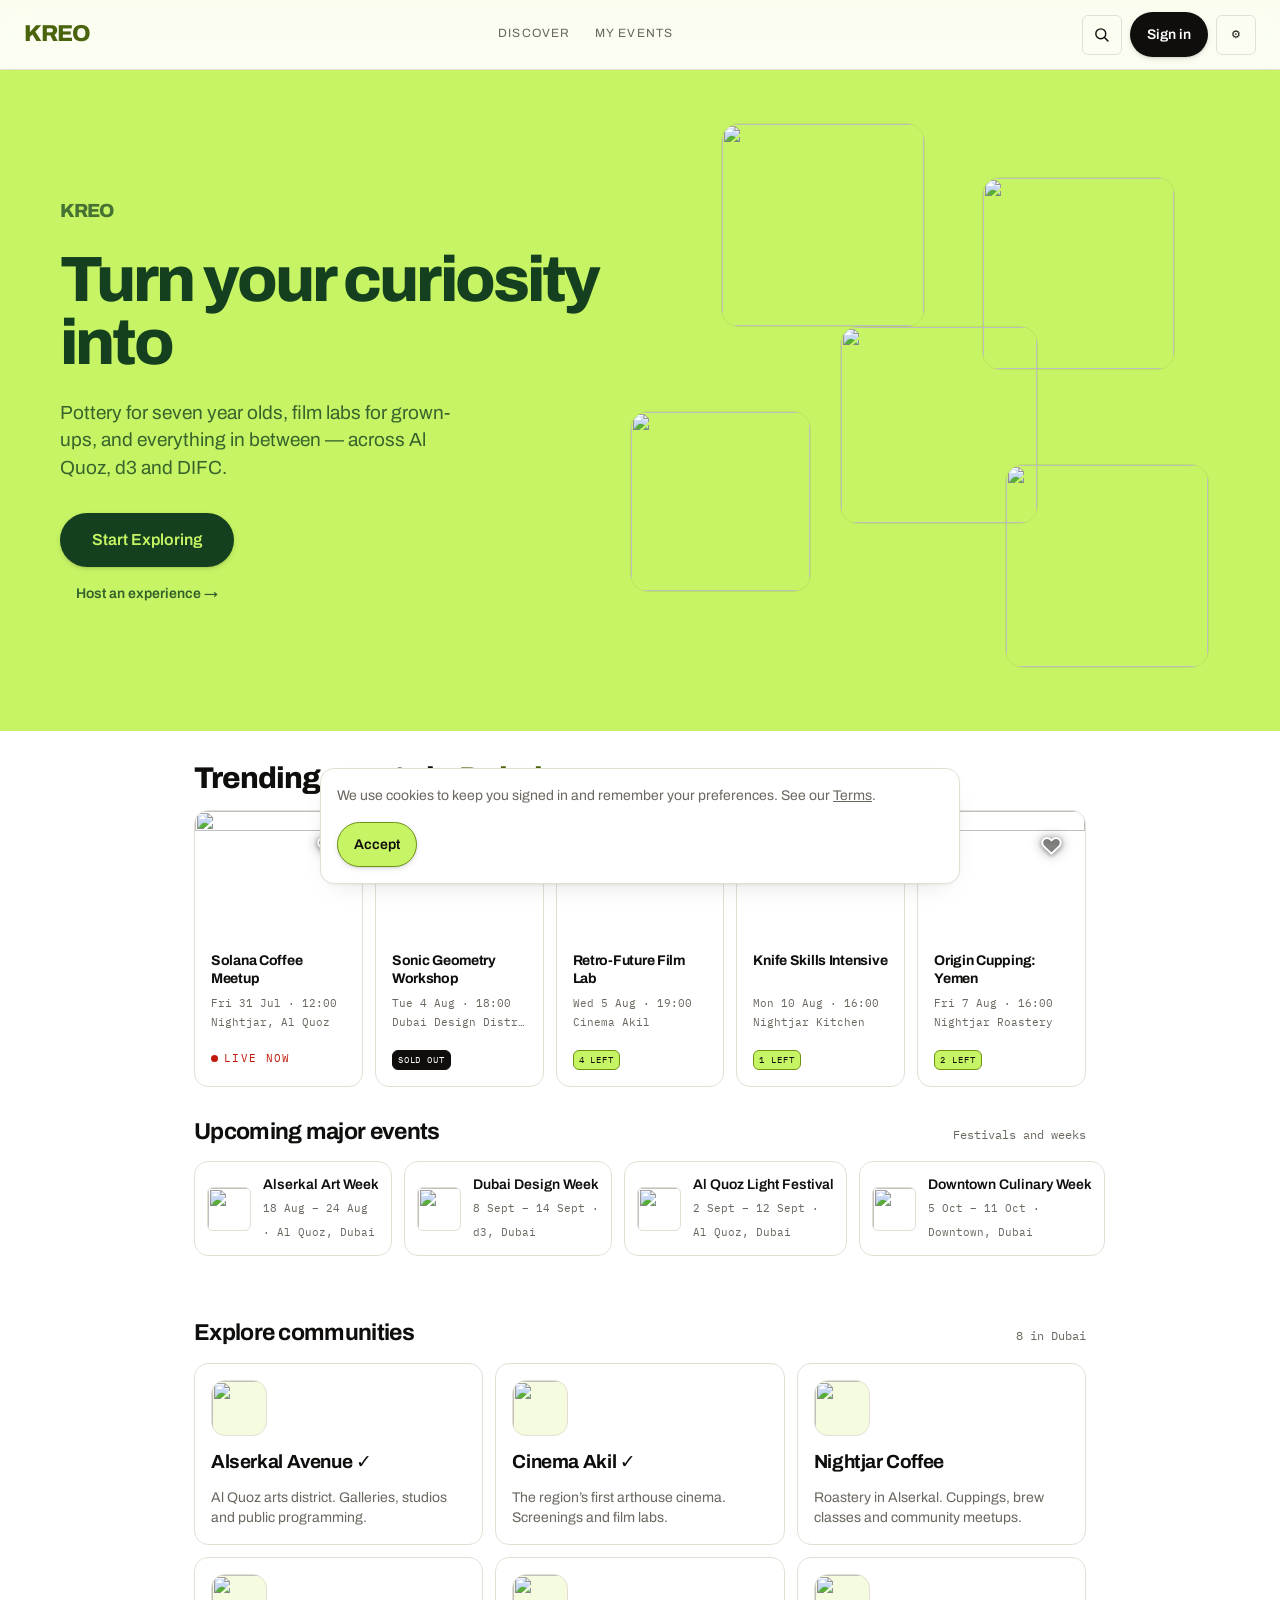
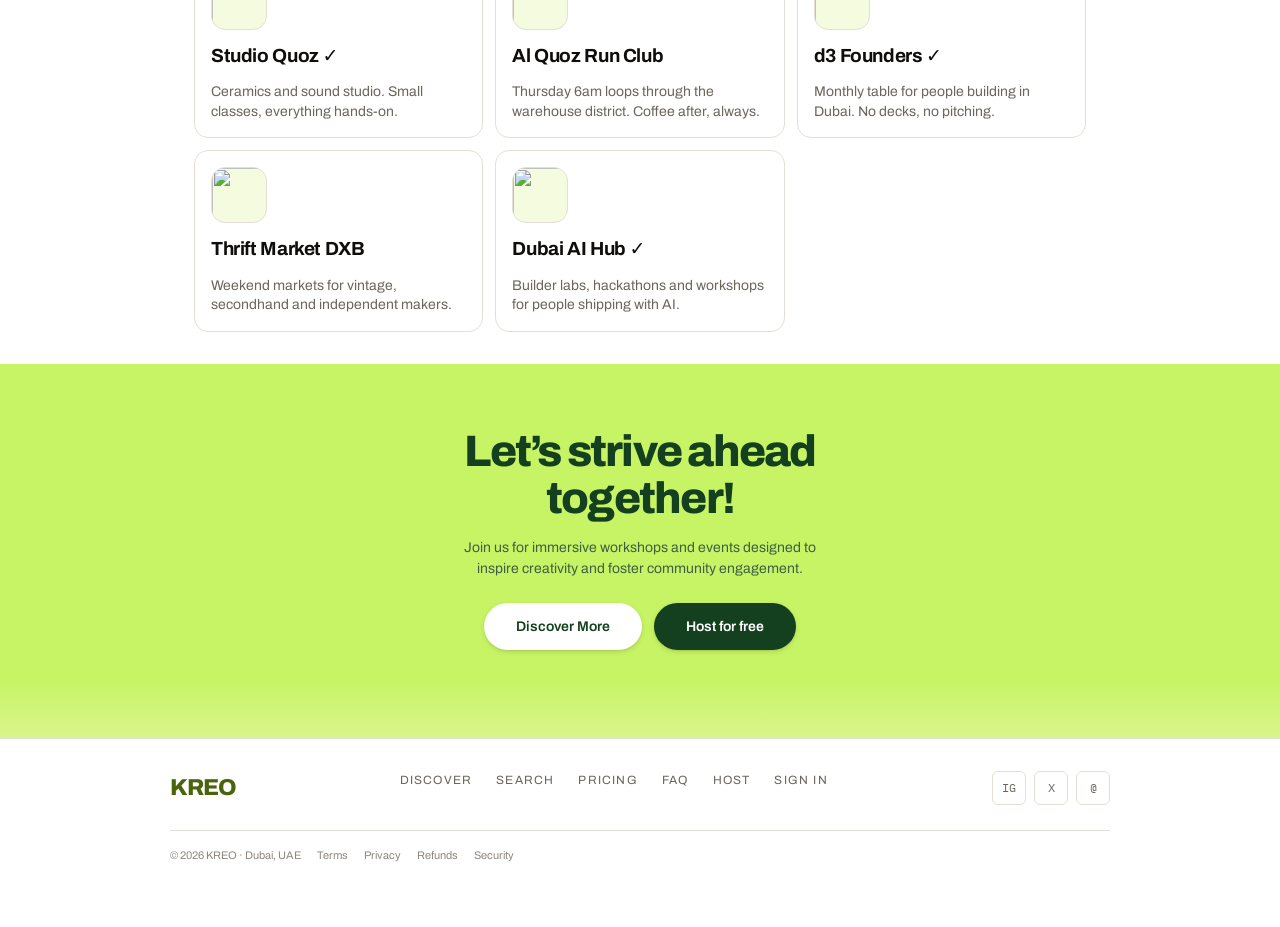
==== commit c97fd184: "Cookie banner: only Accept dismisses it, shows on every visit until accepted" ====
--- a/index.html
+++ b/index.html
@@ -1713,7 +1713,6 @@
   <p class="body" style="margin:0;font-size:var(--t-sm)">We use cookies to keep you signed in
     and remember your preferences. See our <a href="#/terms" style="text-decoration:underline">Terms</a>.</p>
   <div class="btn-row" style="flex:none">
-    <button class="btn" data-v="quiet" id="cookiedecline">Decline</button>
     <button class="btn" data-v="primary" id="cookieaccept">Accept</button>
   </div>
 </div>
@@ -5756,24 +5755,24 @@
 };
 THEME.init();
 
-/* Cookie consent: shown once, remembered via localStorage same as
-   the theme choice. Decline still dismisses it — declining cookie
-   tracking is a real, valid choice, not something the UI should
-   make impossible to select. Neither button blocks using the site. */
+/* Cookie consent: only Accept dismisses it, and only an actual
+   "accepted" value ever suppresses it on a future visit — anything
+   else (never decided, or the localStorage read fails) means it
+   shows again. There is deliberately no Decline: the requirement
+   here is that this stays up until accepted, on every visit, not
+   that it offers an equally-weighted way out of seeing it. */
 (function initCookieBar(){
   const bar=document.getElementById('cookiebar');
   if(!bar) return;
-  let choice=null;
-  try{ choice=localStorage.getItem('kreo-cookies'); }catch(e){}
-  if(!choice) setTimeout(()=>{ bar.dataset.open='true'; }, 600);
-
-  function decide(v){
-    try{ localStorage.setItem('kreo-cookies', v); }catch(e){}
+  let accepted=false;
+  try{ accepted = localStorage.getItem('kreo-cookies')==='accepted'; }catch(e){}
+  if(!accepted) bar.dataset.open='true';
+
+  const a=document.getElementById('cookieaccept');
+  if(a) a.addEventListener('click', ()=>{
+    try{ localStorage.setItem('kreo-cookies','accepted'); }catch(e){}
     bar.dataset.open='false';
-  }
-  const a=document.getElementById('cookieaccept'), d=document.getElementById('cookiedecline');
-  if(a) a.addEventListener('click', ()=>decide('accepted'));
-  if(d) d.addEventListener('click', ()=>decide('declined'));
+  });
 })();
 
 /* #termssheet is static (outside #app), never destroyed by route()
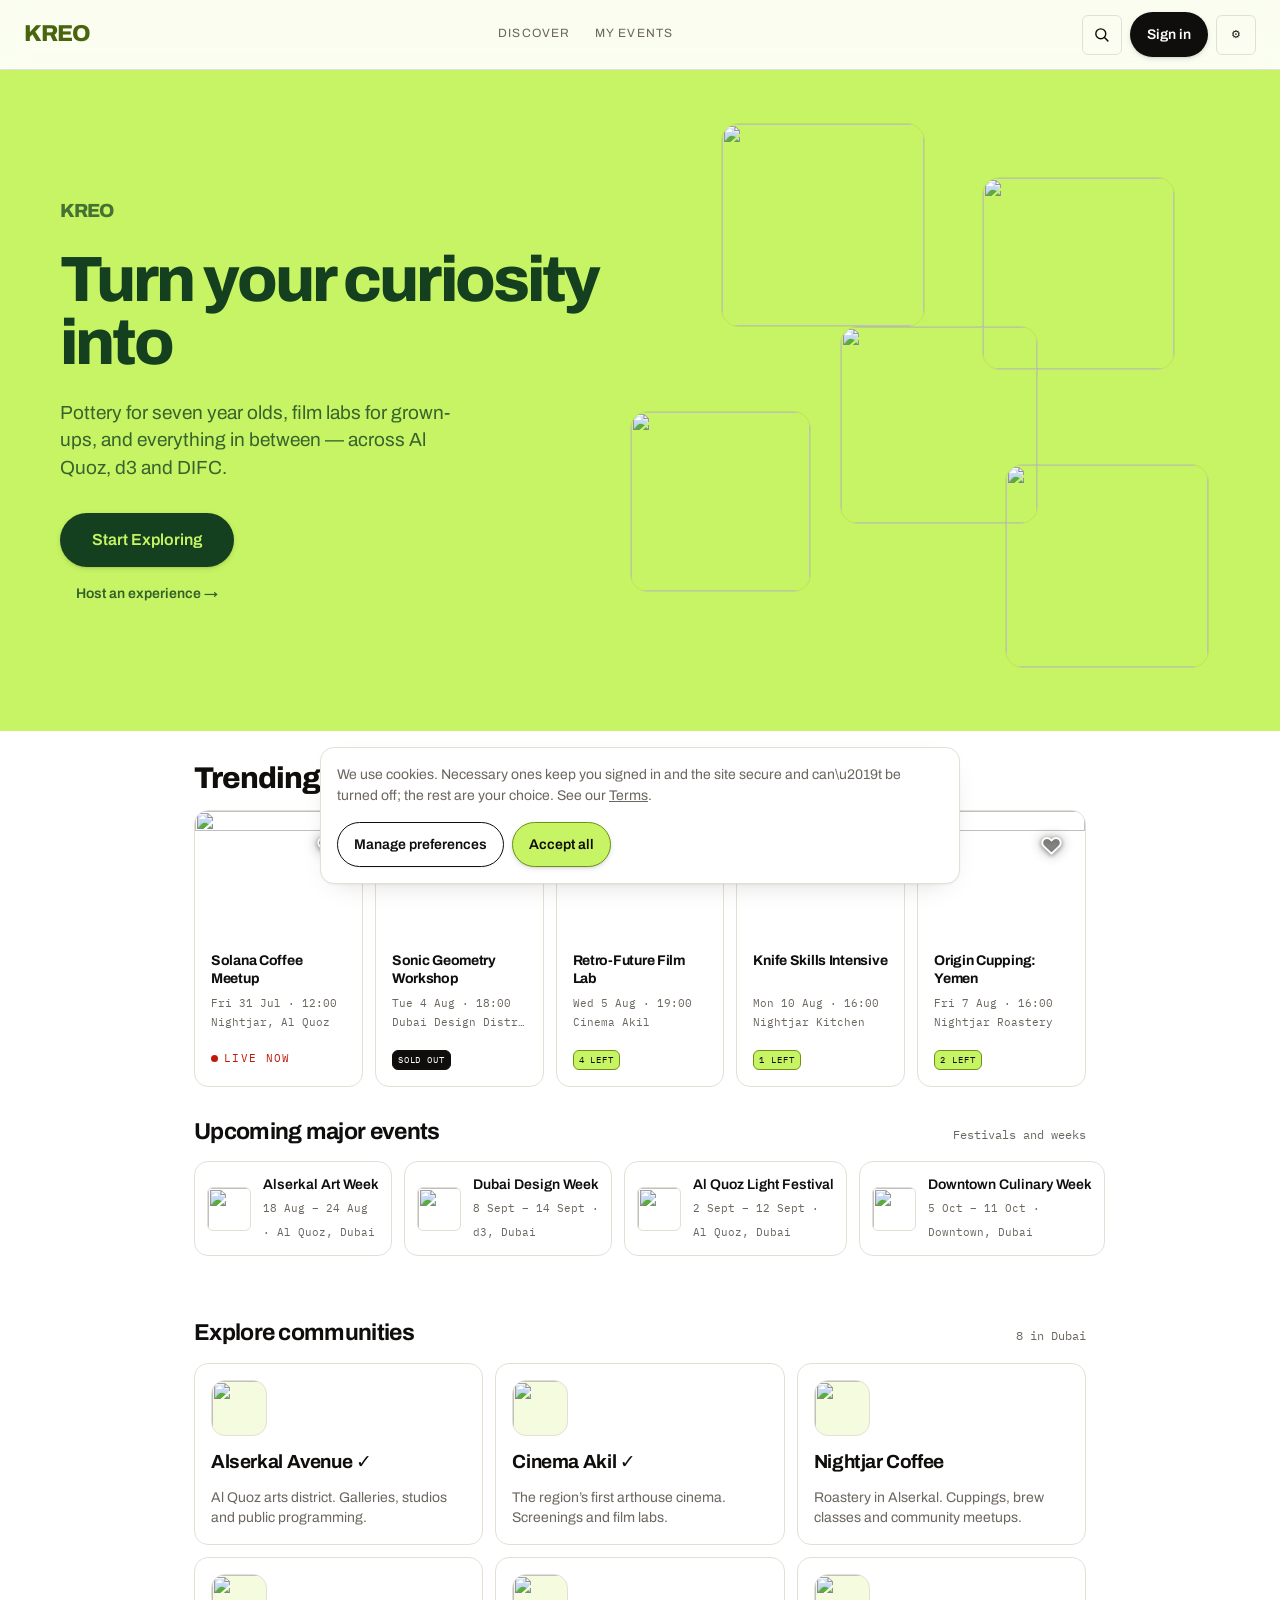
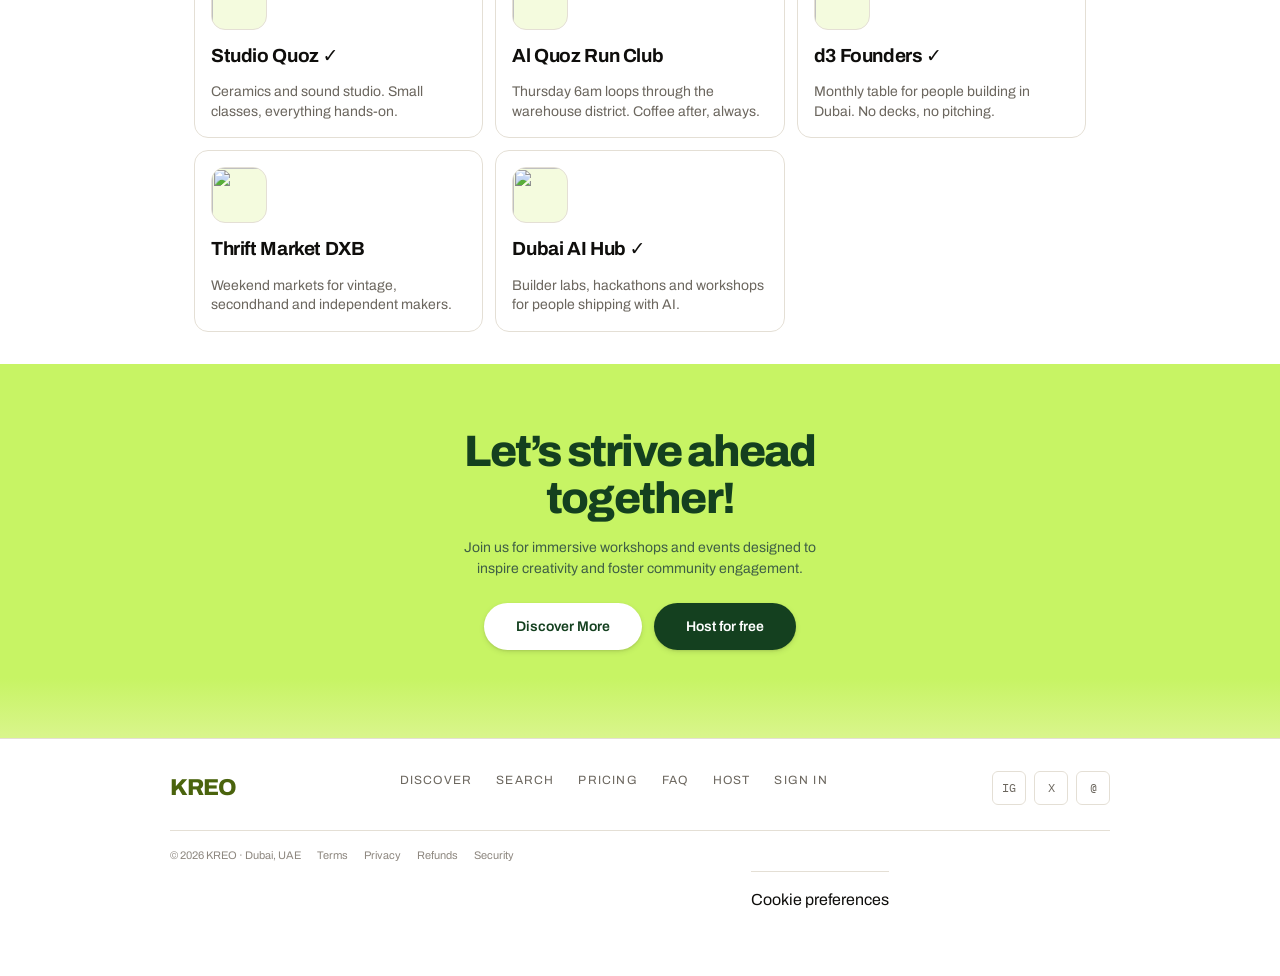
==== commit 57e9e843: "Real granular cookie consent: Accept all / Manage preferences with categories" ====
--- a/index.html
+++ b/index.html
@@ -1706,14 +1706,17 @@
     <span>&copy; 2026 KREO &middot; Dubai, UAE</span>
     <a href="#/home">Terms</a><a href="#/home">Privacy</a>
     <a href="#/home">Refunds</a><a href="#/home">Security</a>
+    <button type="button" id="cookiefooterlink" style="all:inherit;cursor:pointer">Cookie preferences</button>
   </div>
 </footer>
 
 <div id="cookiebar" class="cookiebar" data-open="false">
-  <p class="body" style="margin:0;font-size:var(--t-sm)">We use cookies to keep you signed in
-    and remember your preferences. See our <a href="#/terms" style="text-decoration:underline">Terms</a>.</p>
+  <p class="body" style="margin:0;font-size:var(--t-sm)">We use cookies. Necessary ones keep
+    you signed in and the site secure and can\u2019t be turned off; the rest are your choice.
+    See our <a href="#/terms" style="text-decoration:underline">Terms</a>.</p>
   <div class="btn-row" style="flex:none">
-    <button class="btn" data-v="primary" id="cookieaccept">Accept</button>
+    <button class="btn" data-v="outline" id="cookiemanage">Manage preferences</button>
+    <button class="btn" data-v="primary" id="cookieacceptall">Accept all</button>
   </div>
 </div>
 
@@ -1735,6 +1738,73 @@
       <input id="sheet-url" readonly value="https://kreo.ae/e/">
       <button class="btn" data-v="outline" data-share="copy">Copy</button>
     </div>
+  </div>
+</div>
+
+<div class="sheet" id="cookieprefs" role="dialog" aria-modal="true" aria-labelledby="cookieprefs-t">
+  <div class="sheet__c" style="max-height:86vh;overflow-y:auto">
+    <div class="modal__head" style="display:flex;align-items:center;gap:var(--s3);margin-bottom:var(--s2)">
+      <h2 class="h3" id="cookieprefs-t" style="flex:1">Cookie preferences</h2>
+      <button class="btn" data-v="quiet" id="cookieprefsclose" aria-label="Close">&times;</button>
+    </div>
+    <p class="body" style="margin-bottom:var(--s4)">Choose what KREO can use beyond what the
+      site needs to function. You can change this any time from the footer.</p>
+
+    <label class="toggle" style="align-items:flex-start">
+      <div style="flex:1"><p class="h3" style="font-size:var(--t-sm)">Necessary</p>
+        <p class="body" style="font-size:var(--t-sm);margin-top:2px">Keeps you signed in, remembers
+          items in a booking in progress, and protects the site from abuse. Always on \u2014 the
+          site can\u2019t function securely without these.</p></div>
+      <input type="checkbox" checked disabled aria-label="Necessary cookies, always on">
+      <span class="track" style="opacity:.5"></span>
+    </label>
+
+    <label class="toggle">
+      <div style="flex:1"><p class="h3" style="font-size:var(--t-sm)">Functional</p>
+        <p class="body" style="font-size:var(--t-sm);margin-top:2px">Remembers things like dark
+          mode and your last search filters, so you don\u2019t reset them every visit.</p></div>
+      <input type="checkbox" id="cookie-functional" aria-label="Functional cookies">
+      <span class="track"></span>
+    </label>
+
+    <label class="toggle">
+      <div style="flex:1"><p class="h3" style="font-size:var(--t-sm)">Analytics</p>
+        <p class="body" style="font-size:var(--t-sm);margin-top:2px">Helps us see which events and
+          pages people actually use, so we can fix what\u2019s broken and stop building what isn\u2019t
+          working. No data is sold.</p></div>
+      <input type="checkbox" id="cookie-analytics" aria-label="Analytics cookies">
+      <span class="track"></span>
+    </label>
+
+    <label class="toggle" style="border-bottom:0">
+      <div style="flex:1"><p class="h3" style="font-size:var(--t-sm)">Marketing</p>
+        <p class="body" style="font-size:var(--t-sm);margin-top:2px">Lets us show you KREO
+          elsewhere and measure whether it worked. Off means you\u2019ll still see ads generally \u2014
+          just not ones aimed at you specifically.</p></div>
+      <input type="checkbox" id="cookie-marketing" aria-label="Marketing cookies">
+      <span class="track"></span>
+    </label>
+
+    <div class="btn-row" style="margin-top:var(--s4)">
+      <button class="btn" data-v="outline" style="flex:1" id="cookiesaveprefs">Save preferences</button>
+      <button class="btn" data-v="primary" style="flex:1" id="cookieacceptall2">Accept all</button>
+    </div>
+  </div>
+</div>
+
+<div class="sheet" id="manageReasonSheet" role="dialog" aria-modal="true" aria-labelledby="mreason-t">
+  <div class="sheet__c">
+    <div class="modal__head" style="display:flex;align-items:center;gap:var(--s3);margin-bottom:var(--s2)">
+      <h2 class="h3" id="mreason-t" style="flex:1">Why are you updating this?</h2>
+      <button class="btn" data-v="quiet" data-mreasonclose aria-label="Close">&times;</button>
+    </div>
+    <p class="body" style="margin-bottom:var(--s3)">This event is already live \u2014 people have
+      booked it as it is. A short reason is kept with the update so there\u2019s a record of
+      what changed and why.</p>
+    <textarea class="input" id="mreason-text" rows="3"
+      placeholder="e.g. Fixed a typo in the description, corrected the venue address\u2026"></textarea>
+    <button class="btn" data-v="primary" data-size="lg" style="width:100%;margin-top:var(--s3)"
+      id="mreason-submit" data-mreasonconfirm disabled>Save with this reason</button>
   </div>
 </div>
 
@@ -2603,6 +2673,9 @@
    pattern as PICKCITY — one URL, several views, no extra routes
    for what is really one settings screen. */
 let PROFILETAB='account';
+/* Which event id the manage-reason sheet is currently open for —
+   the sheet is static/shared, so the id has to live outside it. */
+let MANAGE_SAVING_ID=null;
 /* Whether the type-to-confirm delete panel is showing. Deliberately
    not just a toast on click — an account deletion needs real
    friction, not a single accidental click. */
@@ -3489,7 +3562,7 @@
     '<div class="sec__h" style="margin-bottom:var(--s3)">'+
       '<div><p class="eyebrow">Manage event</p>'+
       '<h1 class="h2" style="margin-top:2px">'+esc(e.title)+'</h1></div>'+
-      '<button class="btn" data-v="primary" data-managesave="'+e.id+'">Save changes</button>'+
+      '<button class="btn" data-v="primary" data-mreasonopen="'+e.id+'">Save changes</button>'+
     '</div>'+
 
     '<div class="cx">'+
@@ -5186,15 +5259,30 @@
   const bg2=ev.target.closest('[data-boostgo]');
   if(bg2){ ev.preventDefault(); BOOST.open(bg2.dataset.boostgo, {skipIntro:true}); return; }
 
-  const ms=ev.target.closest('[data-managesave]');
-  if(ms){
+  const mro=ev.target.closest('[data-mreasonopen]');
+  if(mro){
+    MANAGE_SAVING_ID=mro.dataset.mreasonopen;
+    document.getElementById('mreason-text').value='';
+    document.getElementById('mreason-submit').disabled=true;
+    document.getElementById('manageReasonSheet').dataset.open='true';
+    document.body.style.overflow='hidden';
+    return;
+  }
+  const mrc=ev.target.closest('[data-mreasonclose]');
+  if(mrc || ev.target.id==='manageReasonSheet'){
+    document.getElementById('manageReasonSheet').dataset.open='false';
+    document.body.style.overflow='';
+    return;
+  }
+  const mrf=ev.target.closest('[data-mreasonconfirm]');
+  if(mrf && !mrf.disabled){
     /* Genuinely writes back into the event object — same principle
        as the boost feature: a demo that actually mutates state reads
        far more convincingly than one that just shows a toast. Price,
        capacity and cancel_policy are never touched here; the inputs
        for those three are disabled in the markup, so there is nothing
        to even read back for them. */
-    const e=event_(ms.dataset.managesave);
+    const e=event_(MANAGE_SAVING_ID);
     if(e){
       e.title = document.getElementById('m-t').value.trim() || e.title;
       e.about = document.getElementById('m-d').value;
@@ -5206,6 +5294,9 @@
       e.age_min = +document.getElementById('m-a').value || 0;
       const dateVal=document.getElementById('m-date').value, timeVal=document.getElementById('m-time').value;
       if(dateVal && timeVal) e.start_at = dateVal+'T'+timeVal+':00+04:00';
+      e.updateReason = document.getElementById('mreason-text').value.trim();
+      document.getElementById('manageReasonSheet').dataset.open='false';
+      document.body.style.overflow='';
       toast('Changes saved');
       route();
     }
@@ -5462,6 +5553,14 @@
   if(ts && ts.dataset.open==='true'){
     ts.dataset.open='false'; document.body.style.overflow=''; return;
   }
+  const mrs=document.getElementById('manageReasonSheet');
+  if(mrs && mrs.dataset.open==='true'){
+    mrs.dataset.open='false'; document.body.style.overflow=''; return;
+  }
+  const cps=document.getElementById('cookieprefs');
+  if(cps && cps.dataset.open==='true'){
+    cps.dataset.open='false'; document.body.style.overflow=''; return;
+  }
   const pnl=document.getElementById('pickpanel');
   if(pnl && pnl.dataset.open==='true') PICK.close();
 });
@@ -5755,24 +5854,113 @@
 };
 THEME.init();
 
-/* Cookie consent: only Accept dismisses it, and only an actual
-   "accepted" value ever suppresses it on a future visit — anything
-   else (never decided, or the localStorage read fails) means it
-   shows again. There is deliberately no Decline: the requirement
-   here is that this stays up until accepted, on every visit, not
-   that it offers an equally-weighted way out of seeing it. */
-(function initCookieBar(){
+/* Cookie consent, architected as a real granular system rather than
+   a single accept/reject flag:
+
+   - Necessary is not offered as a choice at all — it's rendered as
+     an always-on, disabled toggle. Session and sign-in state can't
+     be optional without breaking the site's own security model, and
+     GDPR itself exempts strictly-necessary cookies from requiring
+     consent in the first place.
+   - Functional / Analytics / Marketing default to OFF. This is
+     opt-in, not opt-out — a pre-ticked box someone has to notice
+     and uncheck is not real consent under GDPR, it just looks like
+     one.
+   - Both "Accept all" and "Save preferences" count as a real,
+     deliberate decision and stop the banner reappearing — including
+     a Save where every optional category was left off. Only ignoring
+     the banner entirely does not count, which is why there is still
+     no Decline/dismiss button: that would be a low-friction way to
+     leave without actually deciding anything.
+   - Every stored decision carries a timestamp. A static prototype
+     has nowhere to send this server-side, but in a real system,
+     consent has to be demonstrable on request — GDPR Article 7 puts
+     that burden on the site, not the visitor, so "we don't know when
+     they agreed" is not a defensible position to be in later. */
+const COOKIE_DEFAULTS = {necessary:true, functional:false, analytics:false, marketing:false};
+
+function loadCookiePrefs(){
+  try{
+    const raw=localStorage.getItem('kreo-cookie-prefs');
+    if(!raw) return null;
+    const p=JSON.parse(raw);
+    return (p && typeof p==='object' && p.decidedAt) ? p : null;
+  }catch(e){ return null; }
+}
+function saveCookiePrefs(choice){
+  const full={...COOKIE_DEFAULTS, ...choice, necessary:true, decidedAt:new Date().toISOString()};
+  try{ localStorage.setItem('kreo-cookie-prefs', JSON.stringify(full)); }catch(e){}
+  return full;
+}
+
+(function initCookieConsent(){
   const bar=document.getElementById('cookiebar');
+  const sheet=document.getElementById('cookieprefs');
   if(!bar) return;
-  let accepted=false;
-  try{ accepted = localStorage.getItem('kreo-cookies')==='accepted'; }catch(e){}
-  if(!accepted) bar.dataset.open='true';
-
-  const a=document.getElementById('cookieaccept');
-  if(a) a.addEventListener('click', ()=>{
-    try{ localStorage.setItem('kreo-cookies','accepted'); }catch(e){}
+
+  if(!loadCookiePrefs()) bar.dataset.open='true';
+
+  function decided(choice){
+    saveCookiePrefs(choice);
     bar.dataset.open='false';
+    if(sheet) sheet.dataset.open='false';
+    document.body.style.overflow='';
+  }
+
+  const acceptAll=document.getElementById('cookieacceptall');
+  if(acceptAll) acceptAll.addEventListener('click', ()=>
+    decided({functional:true, analytics:true, marketing:true}));
+
+  function openPrefsSheet(){
+    if(!sheet) return;
+    /* Re-opening (from the footer, after already deciding) should
+       show what is actually set right now, not reset every toggle
+       back to its default — that would misrepresent the visitor's
+       own stored choice back to them. */
+    const current = loadCookiePrefs() || COOKIE_DEFAULTS;
+    const f=document.getElementById('cookie-functional');
+    const a=document.getElementById('cookie-analytics');
+    const m=document.getElementById('cookie-marketing');
+    if(f) f.checked=!!current.functional;
+    if(a) a.checked=!!current.analytics;
+    if(m) m.checked=!!current.marketing;
+    sheet.dataset.open='true';
+    document.body.style.overflow='hidden';
+  }
+
+  const manage=document.getElementById('cookiemanage');
+  if(manage) manage.addEventListener('click', openPrefsSheet);
+
+  const footerLink=document.getElementById('cookiefooterlink');
+  if(footerLink) footerLink.addEventListener('click', openPrefsSheet);
+
+  /* Closing the preferences sheet without saving is not a decision
+     — it just hides the sheet and leaves the bar exactly as it was,
+     still waiting for Accept all or Save. */
+  const closeSheet=document.getElementById('cookieprefsclose');
+  if(closeSheet) closeSheet.addEventListener('click', ()=>{
+    if(sheet) sheet.dataset.open='false';
+    document.body.style.overflow='';
   });
+  if(sheet) sheet.addEventListener('click', (ev)=>{
+    if(ev.target===sheet){ sheet.dataset.open='false'; document.body.style.overflow=''; }
+  });
+
+  const save=document.getElementById('cookiesaveprefs');
+  if(save) save.addEventListener('click', ()=>{
+    const f=document.getElementById('cookie-functional');
+    const a=document.getElementById('cookie-analytics');
+    const m=document.getElementById('cookie-marketing');
+    decided({
+      functional: !!(f && f.checked),
+      analytics:  !!(a && a.checked),
+      marketing:  !!(m && m.checked)
+    });
+  });
+
+  const acceptAll2=document.getElementById('cookieacceptall2');
+  if(acceptAll2) acceptAll2.addEventListener('click', ()=>
+    decided({functional:true, analytics:true, marketing:true}));
 })();
 
 /* #termssheet is static (outside #app), never destroyed by route()
@@ -5785,6 +5973,14 @@
   chk.addEventListener('change', ()=>{ btn.disabled = !chk.checked; });
 })();
 
+/* Same reasoning as initTermsGate — #manageReasonSheet is static,
+   bind once, never needs re-wiring after a route() re-render. */
+(function initManageReason(){
+  const box=document.getElementById('mreason-text'), btn=document.getElementById('mreason-submit');
+  if(!box || !btn) return;
+  box.addEventListener('input', ()=>{ btn.disabled = !box.value.trim(); });
+})();
+
 window.addEventListener('hashchange',route);
 route();
 </script>
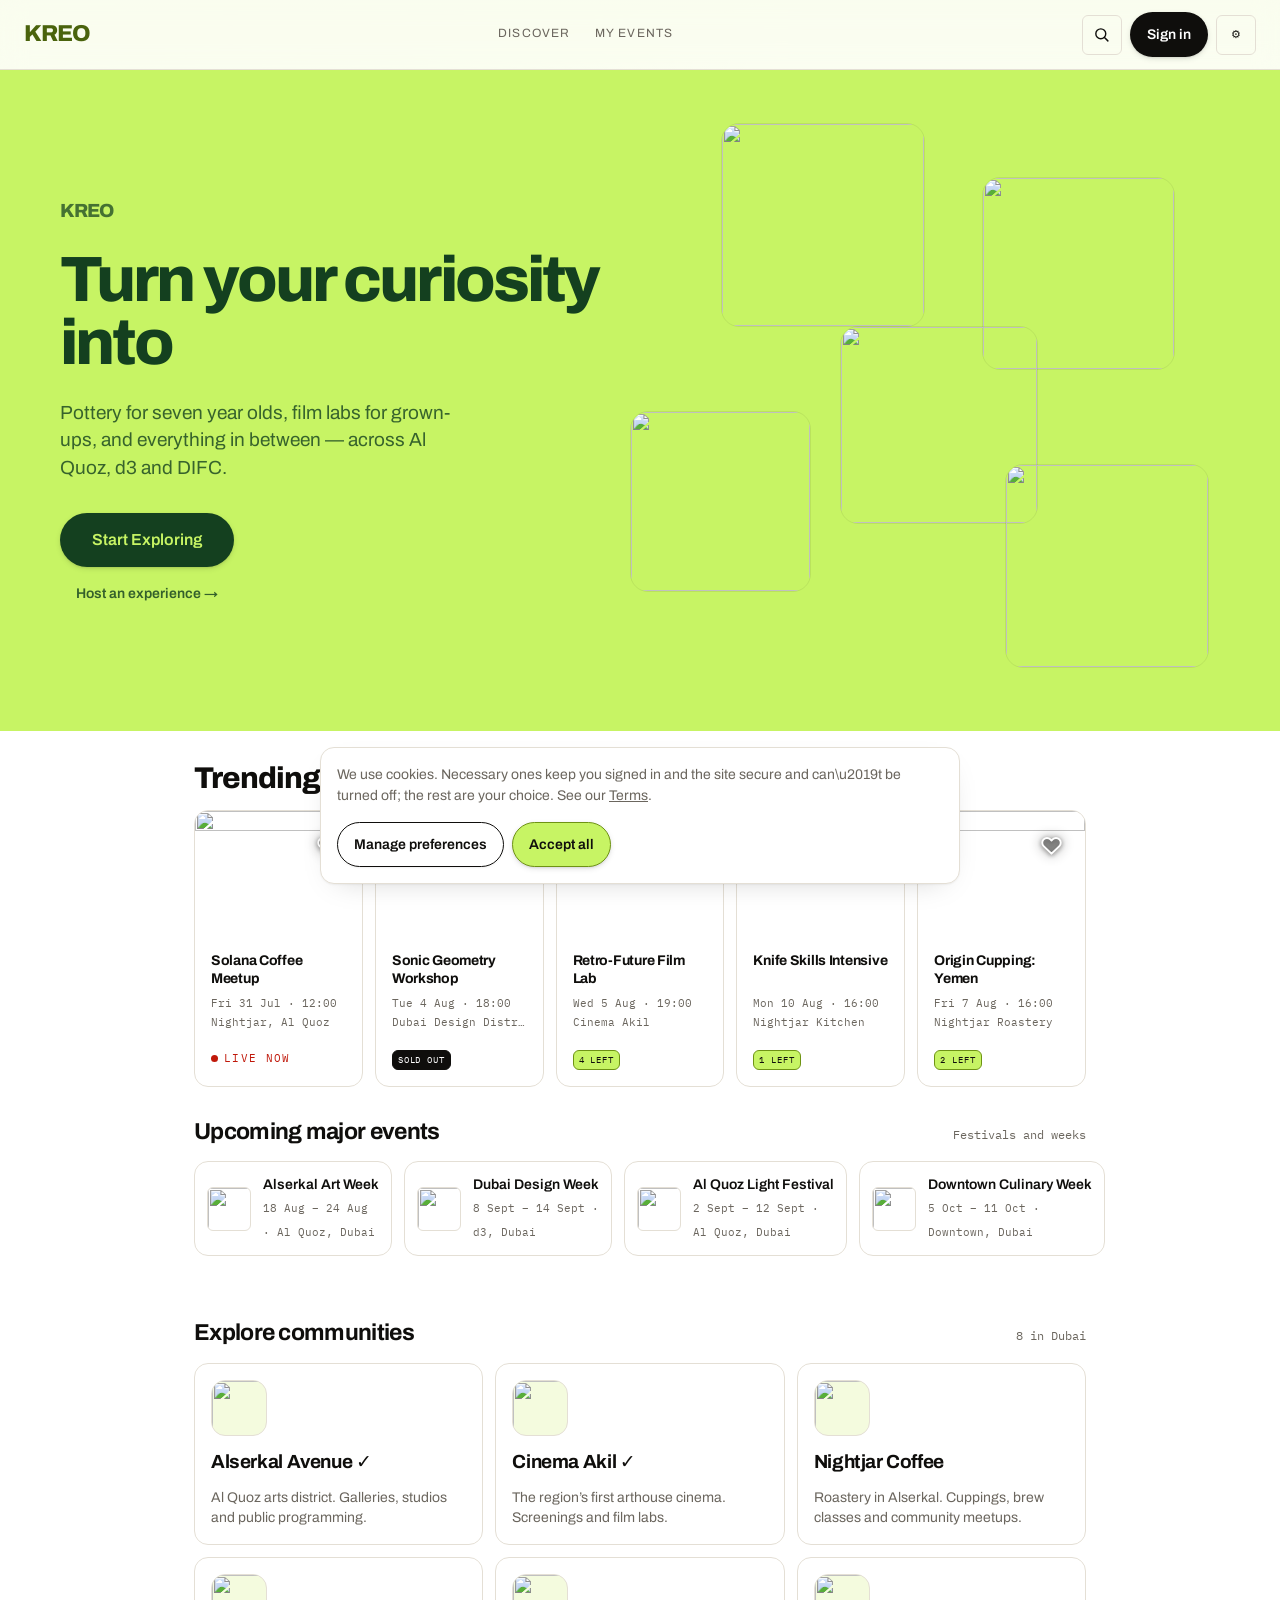
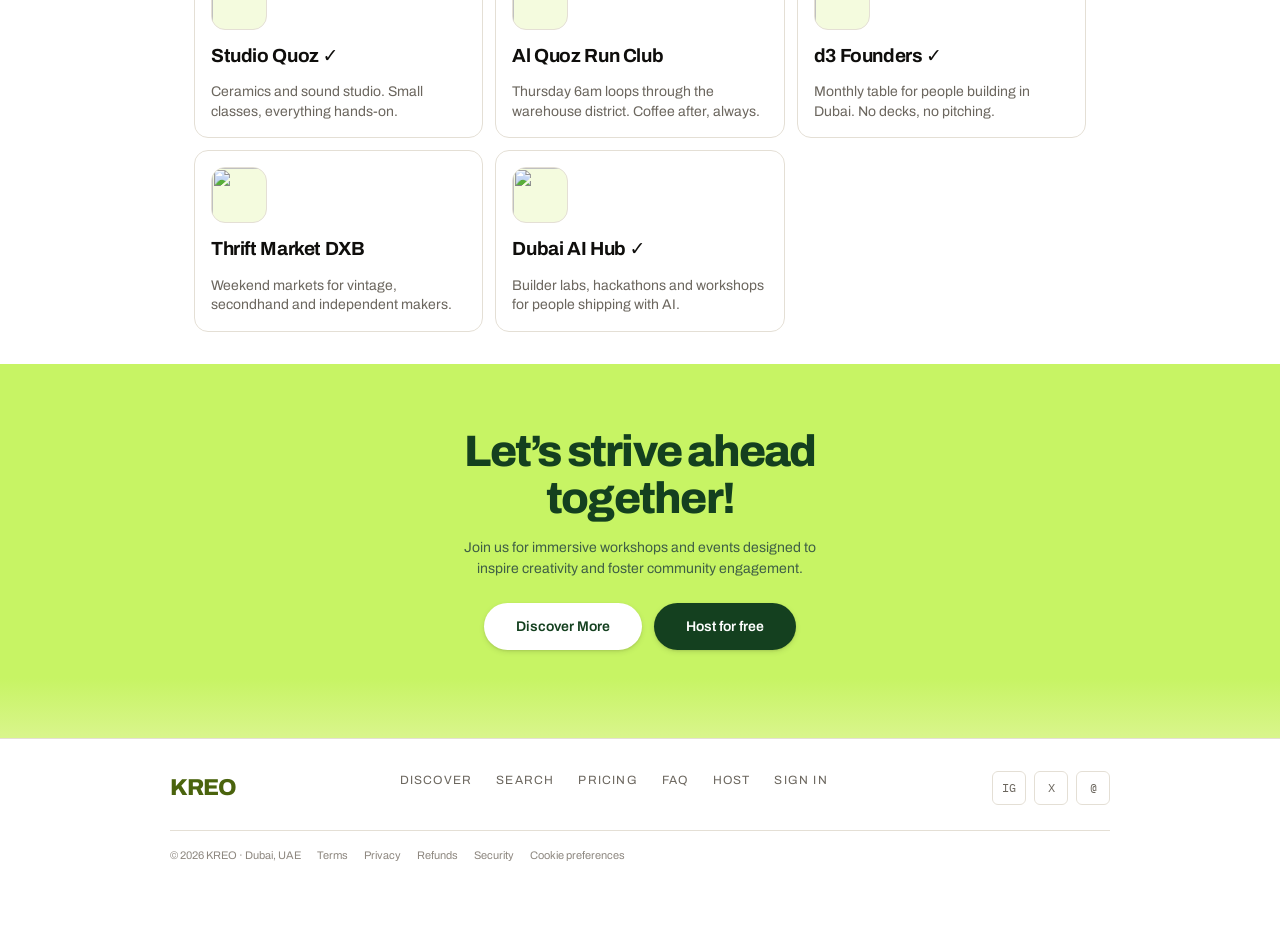
==== commit 9ccbcf03: "updated" ====
--- a/index.html
+++ b/index.html
@@ -111,17 +111,24 @@
   -webkit-font-smoothing:antialiased;
   padding-bottom:env(safe-area-inset-bottom);
 }
-/* Soft brand-colour wash behind the header, fading to nothing —
-   fixed to the viewport (not the page) so it's consistently there
-   at the top on every screen regardless of how long that page's
-   content is, the same way it sits behind the header on every
-   screen in the reference. Uses --brand-soft, which already has a
-   correct value for both themes, rather than a hardcoded colour
-   that would look wrong in dark mode. -1 keeps it behind literally
-   everything else without needing every other element to care. */
+/* Soft brand-colour wash behind the header — same structural effect
+   as the reference (an atmospheric glow behind the nav, not a flat
+   band), built from a radial glow layered over the existing linear
+   fade for depth, rather than a single straight top-to-bottom tint.
+   Still uses only --brand-soft, the same token as before — nothing
+   about our colours, text or nav options changes here, only how
+   the gradient itself is shaped. Fixed to the viewport (not the
+   page) so it's consistently there at the top on every screen
+   regardless of how long that page's content is. Uses --brand-soft,
+   which already has a correct value for both themes, rather than a
+   hardcoded colour that would look wrong in dark mode. -1 keeps it
+   behind literally everything else without needing every other
+   element to care. */
 body::before{
-  content:'';position:fixed;top:0;left:0;right:0;height:420px;
-  background:linear-gradient(to bottom, var(--brand-soft) 0%, transparent 100%);
+  content:'';position:fixed;top:0;left:0;right:0;height:480px;
+  background:
+    radial-gradient(ellipse 900px 480px at 18% -8%, var(--brand-soft) 0%, transparent 62%),
+    linear-gradient(to bottom, var(--brand-soft) 0%, transparent 100%);
   pointer-events:none;z-index:-1;
 }
 img{display:block;max-width:100%}
@@ -1038,7 +1045,9 @@
 .foot__soc a:hover{border-color:var(--ink);color:var(--ink)}
 .foot__legal{max-width:940px;margin:var(--s5) auto 0;display:flex;gap:var(--s4);
   flex-wrap:wrap;padding-top:var(--s4);border-top:1px solid var(--line)}
-.foot__legal a,.foot__legal span{font-family:var(--f);font-size:var(--t-2xs);color:var(--grey-2)}
+.foot__legal a,.foot__legal span,.foot__legal button{font-family:var(--f);font-size:var(--t-2xs);
+  color:var(--grey-2);background:none;border:0;padding:0;cursor:pointer}
+.foot__legal button:hover{color:var(--ink)}
 .foot__legal a:hover{color:var(--ink)}
 
 .cookiebar{position:fixed;left:var(--s4);right:var(--s4);bottom:var(--s4);z-index:60;
@@ -1706,7 +1715,7 @@
     <span>&copy; 2026 KREO &middot; Dubai, UAE</span>
     <a href="#/home">Terms</a><a href="#/home">Privacy</a>
     <a href="#/home">Refunds</a><a href="#/home">Security</a>
-    <button type="button" id="cookiefooterlink" style="all:inherit;cursor:pointer">Cookie preferences</button>
+    <button type="button" id="cookiefooterlink">Cookie preferences</button>
   </div>
 </footer>
 
